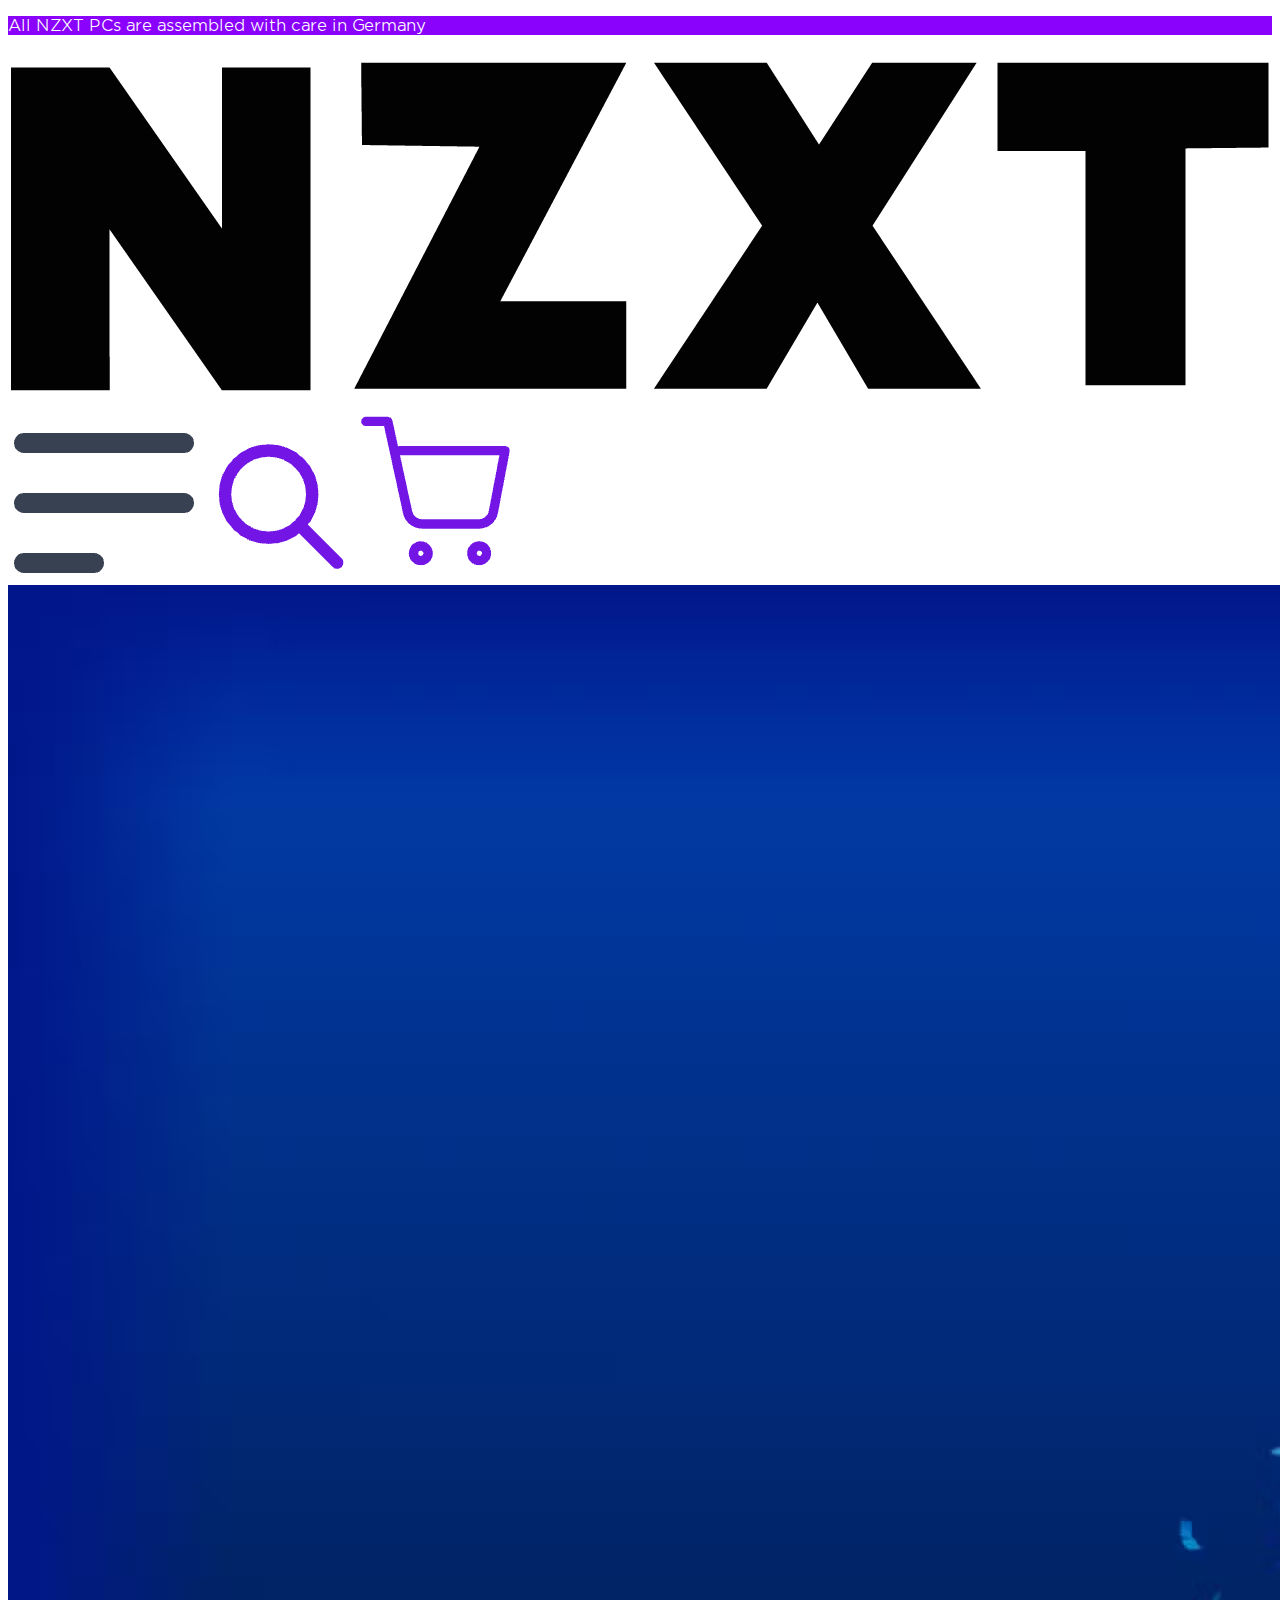
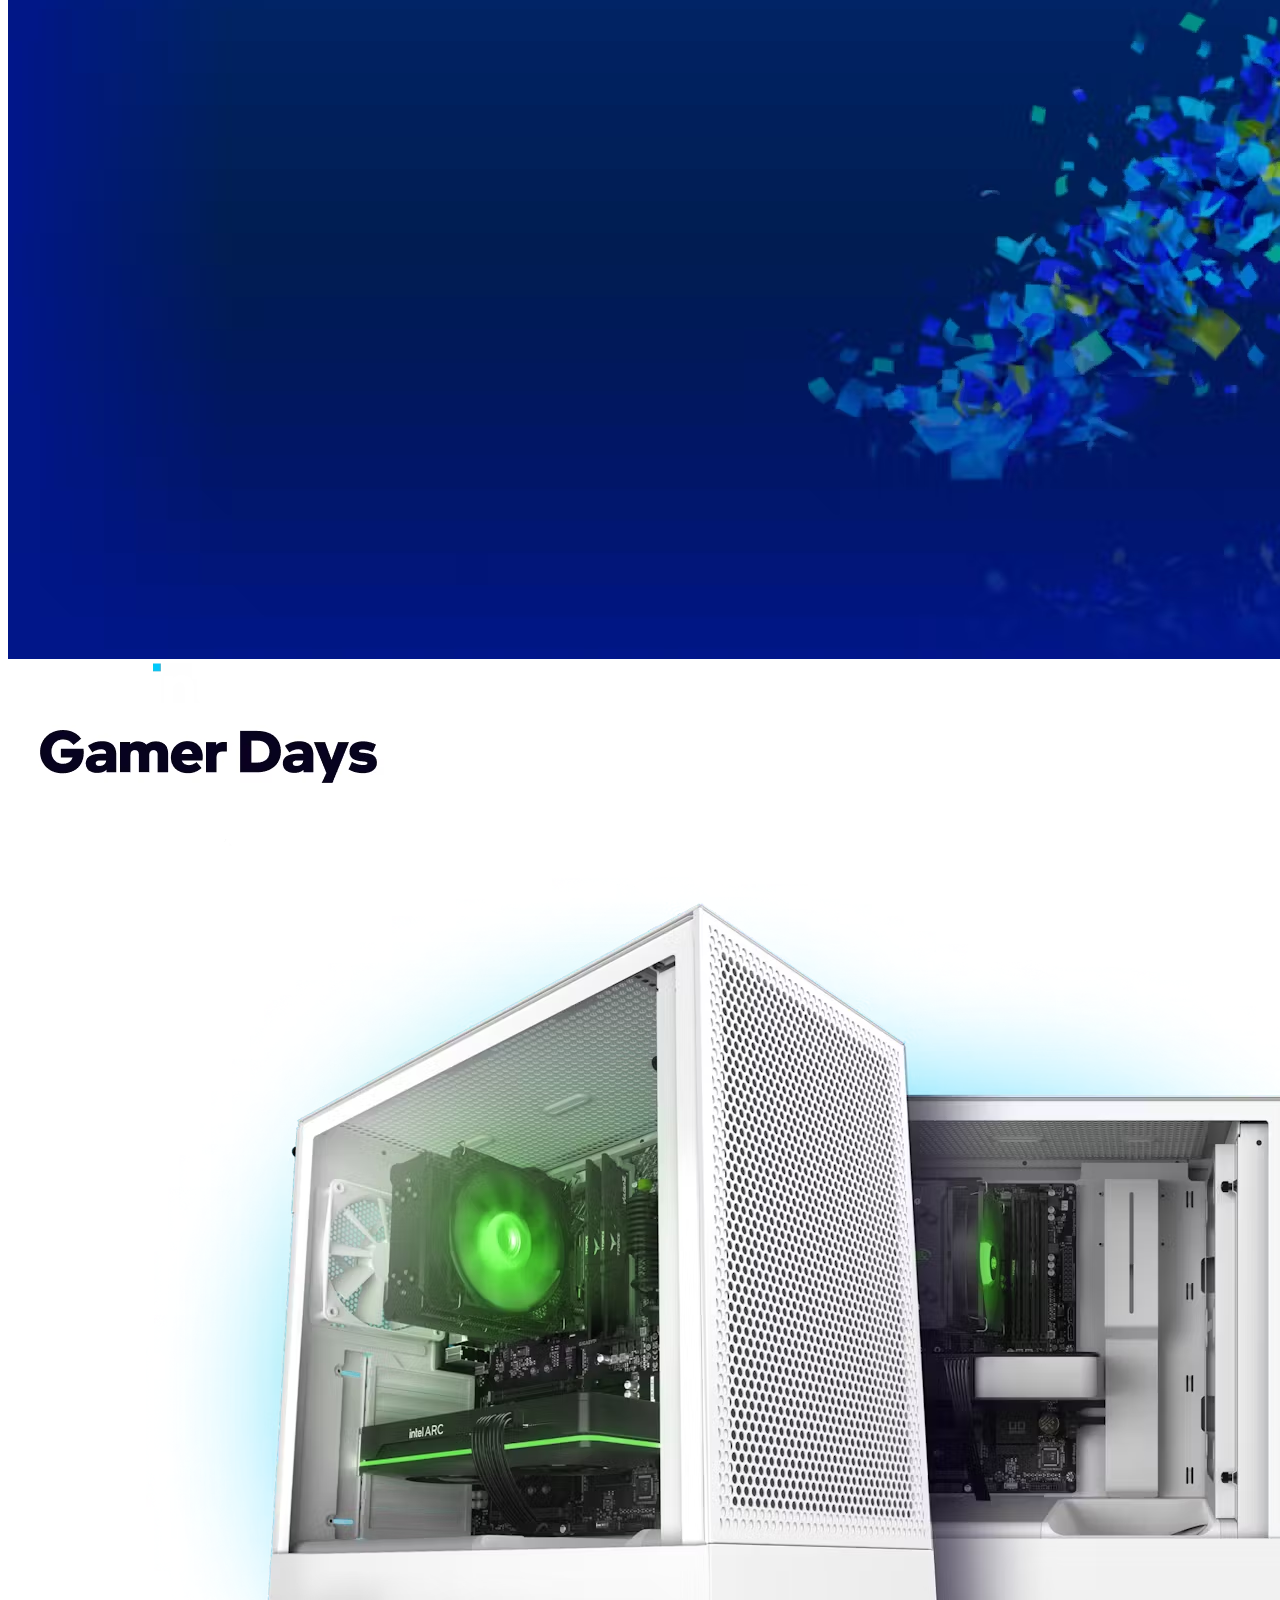
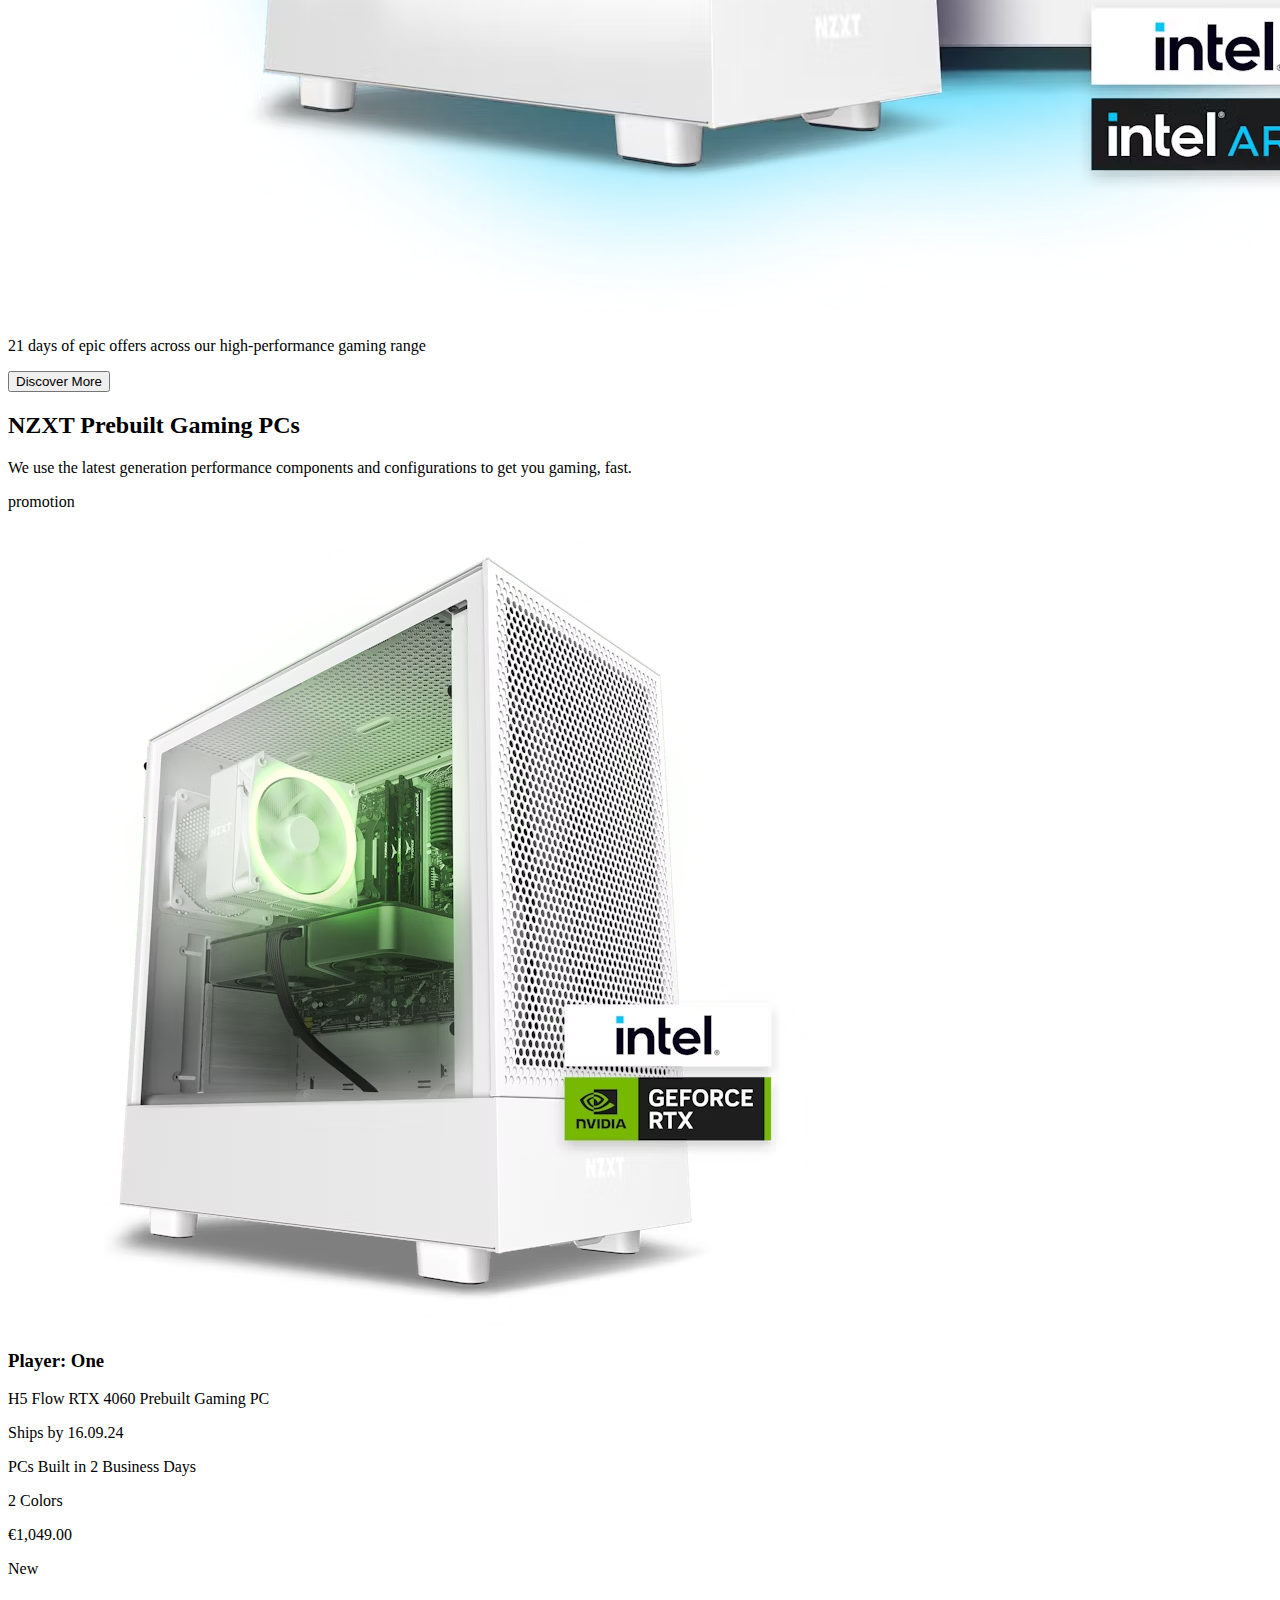
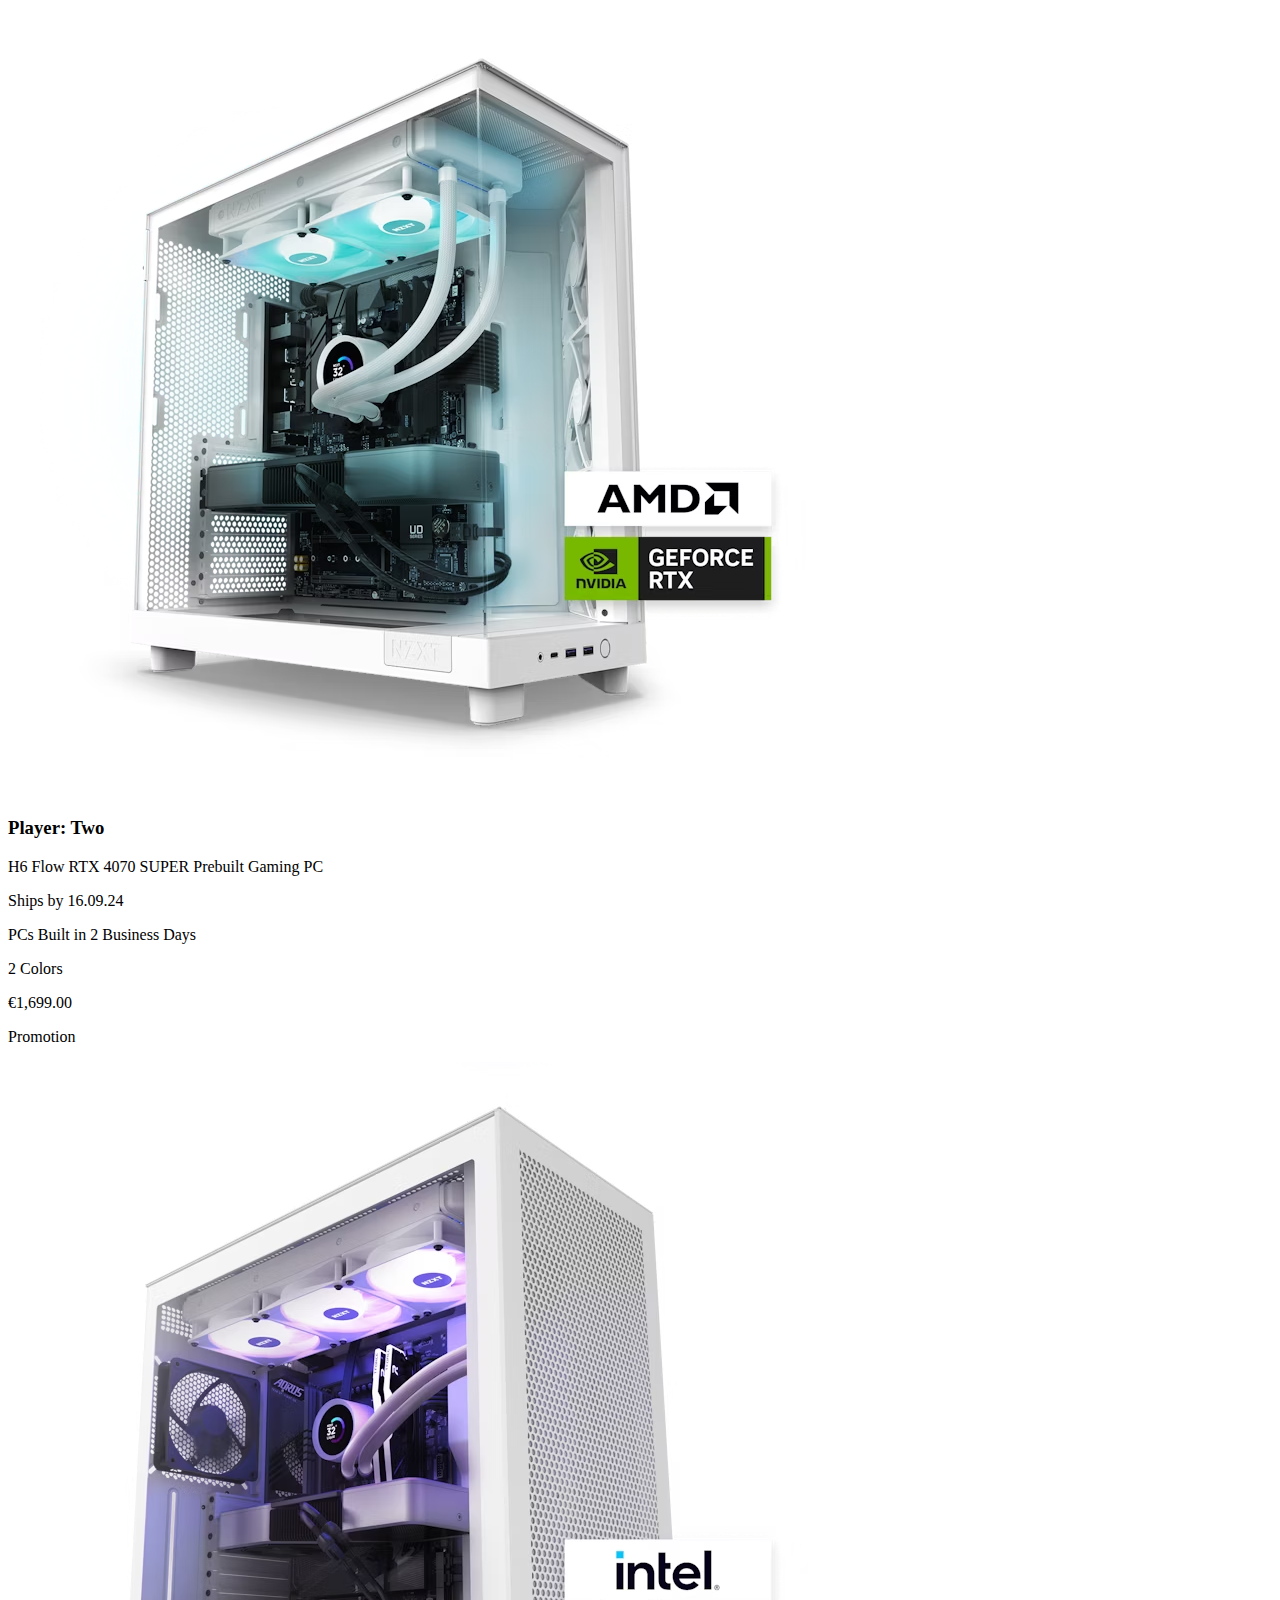
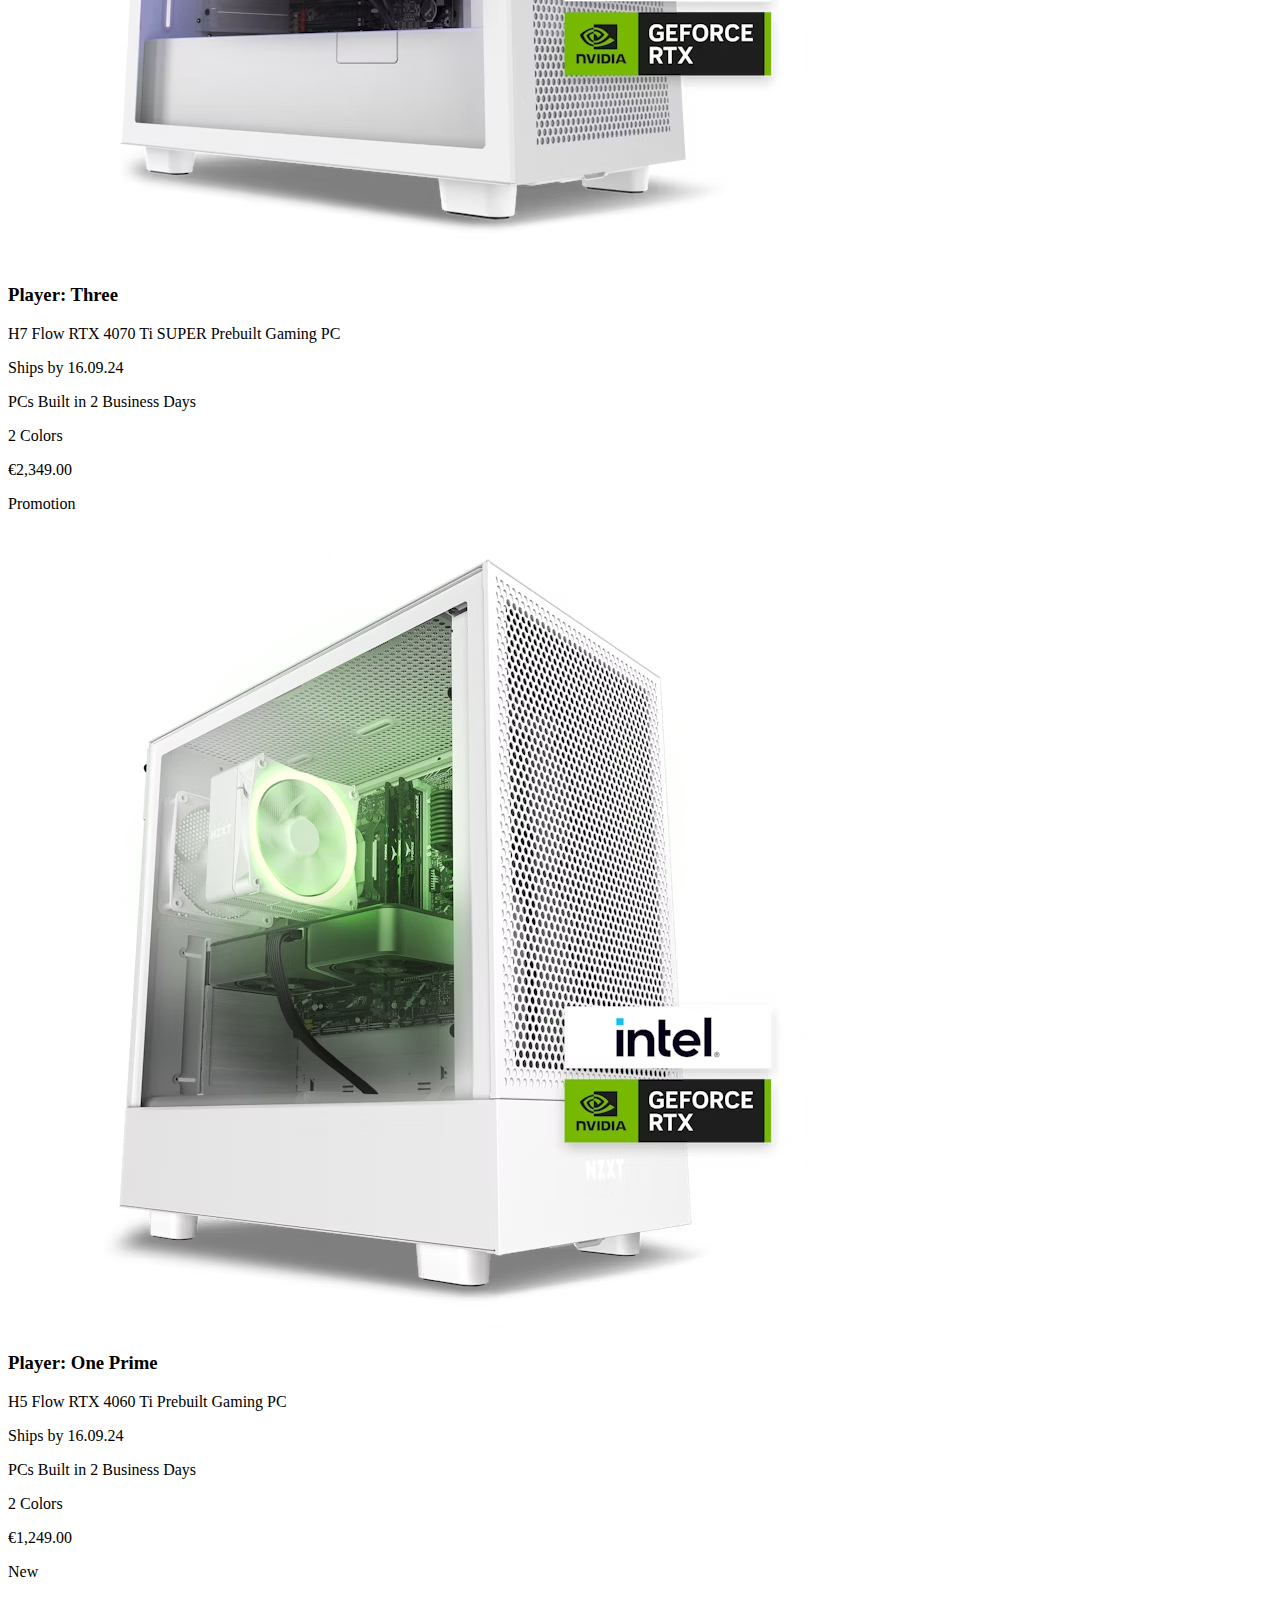
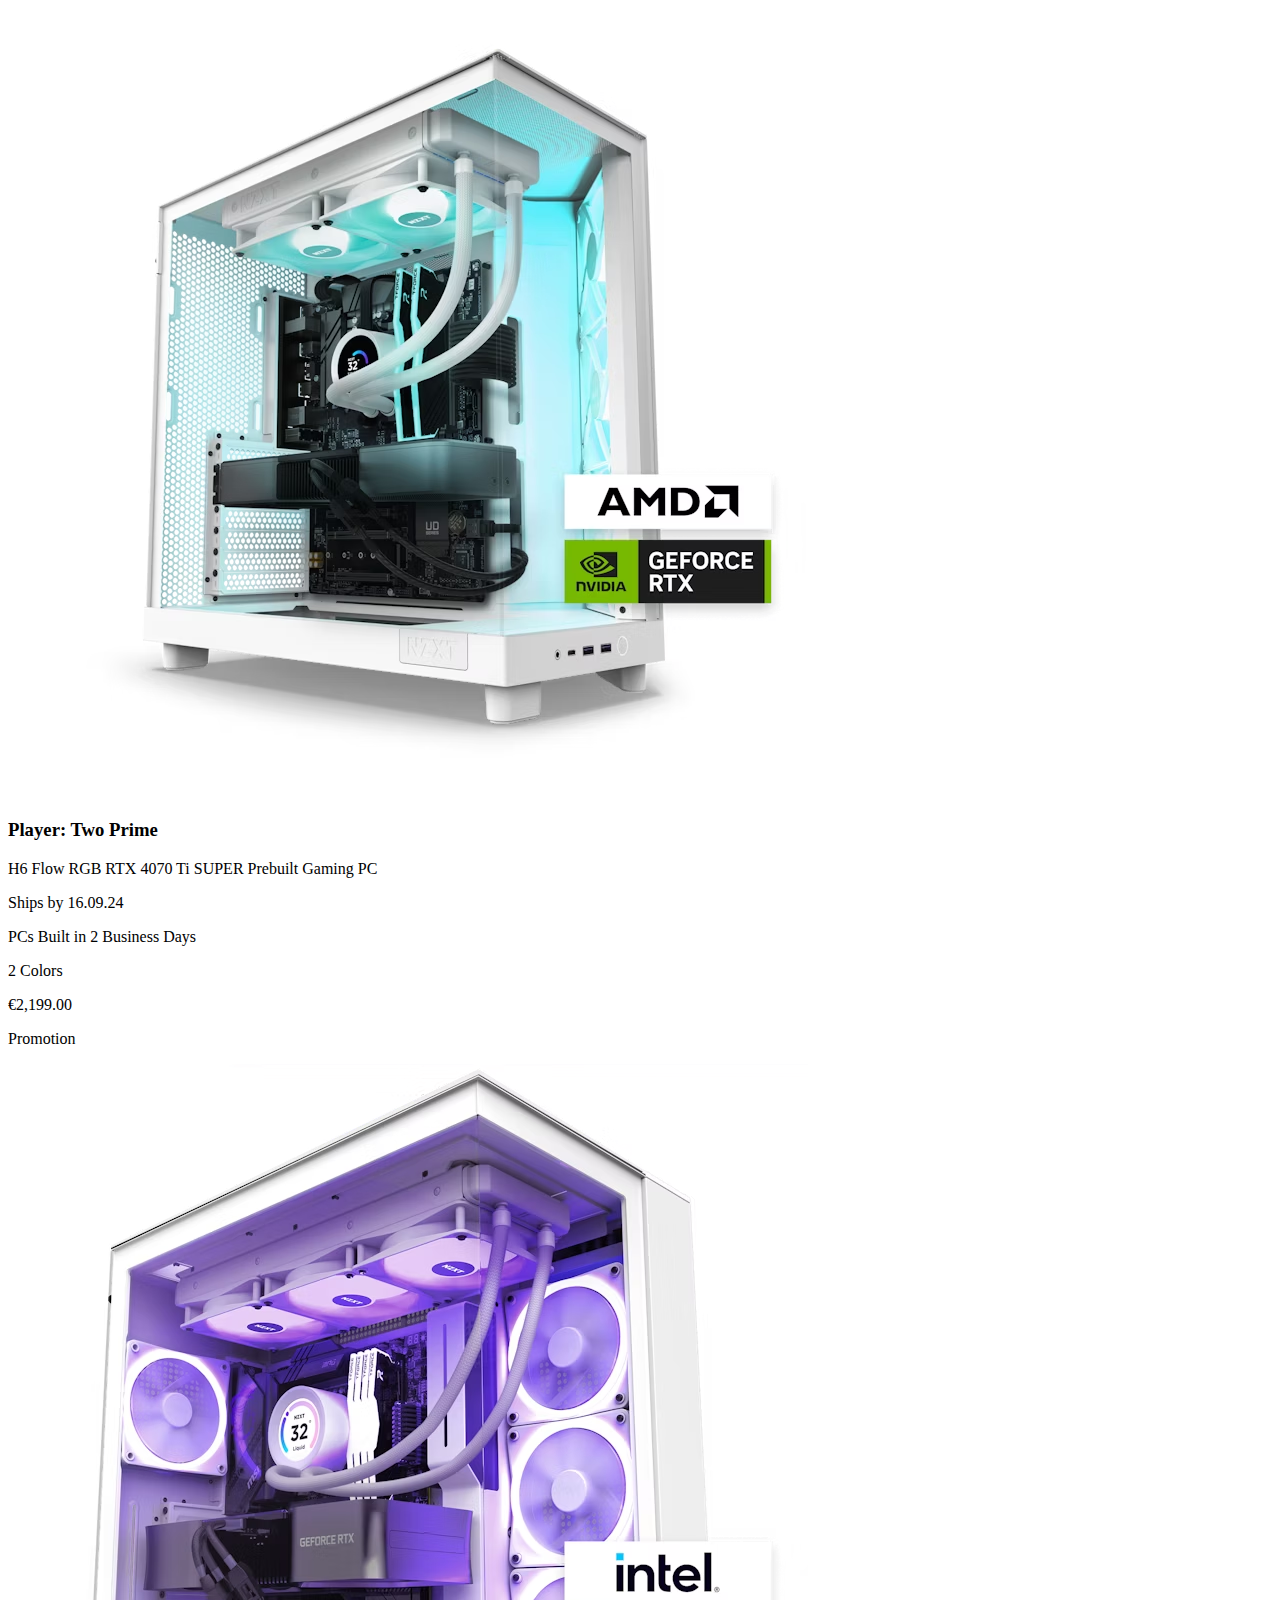
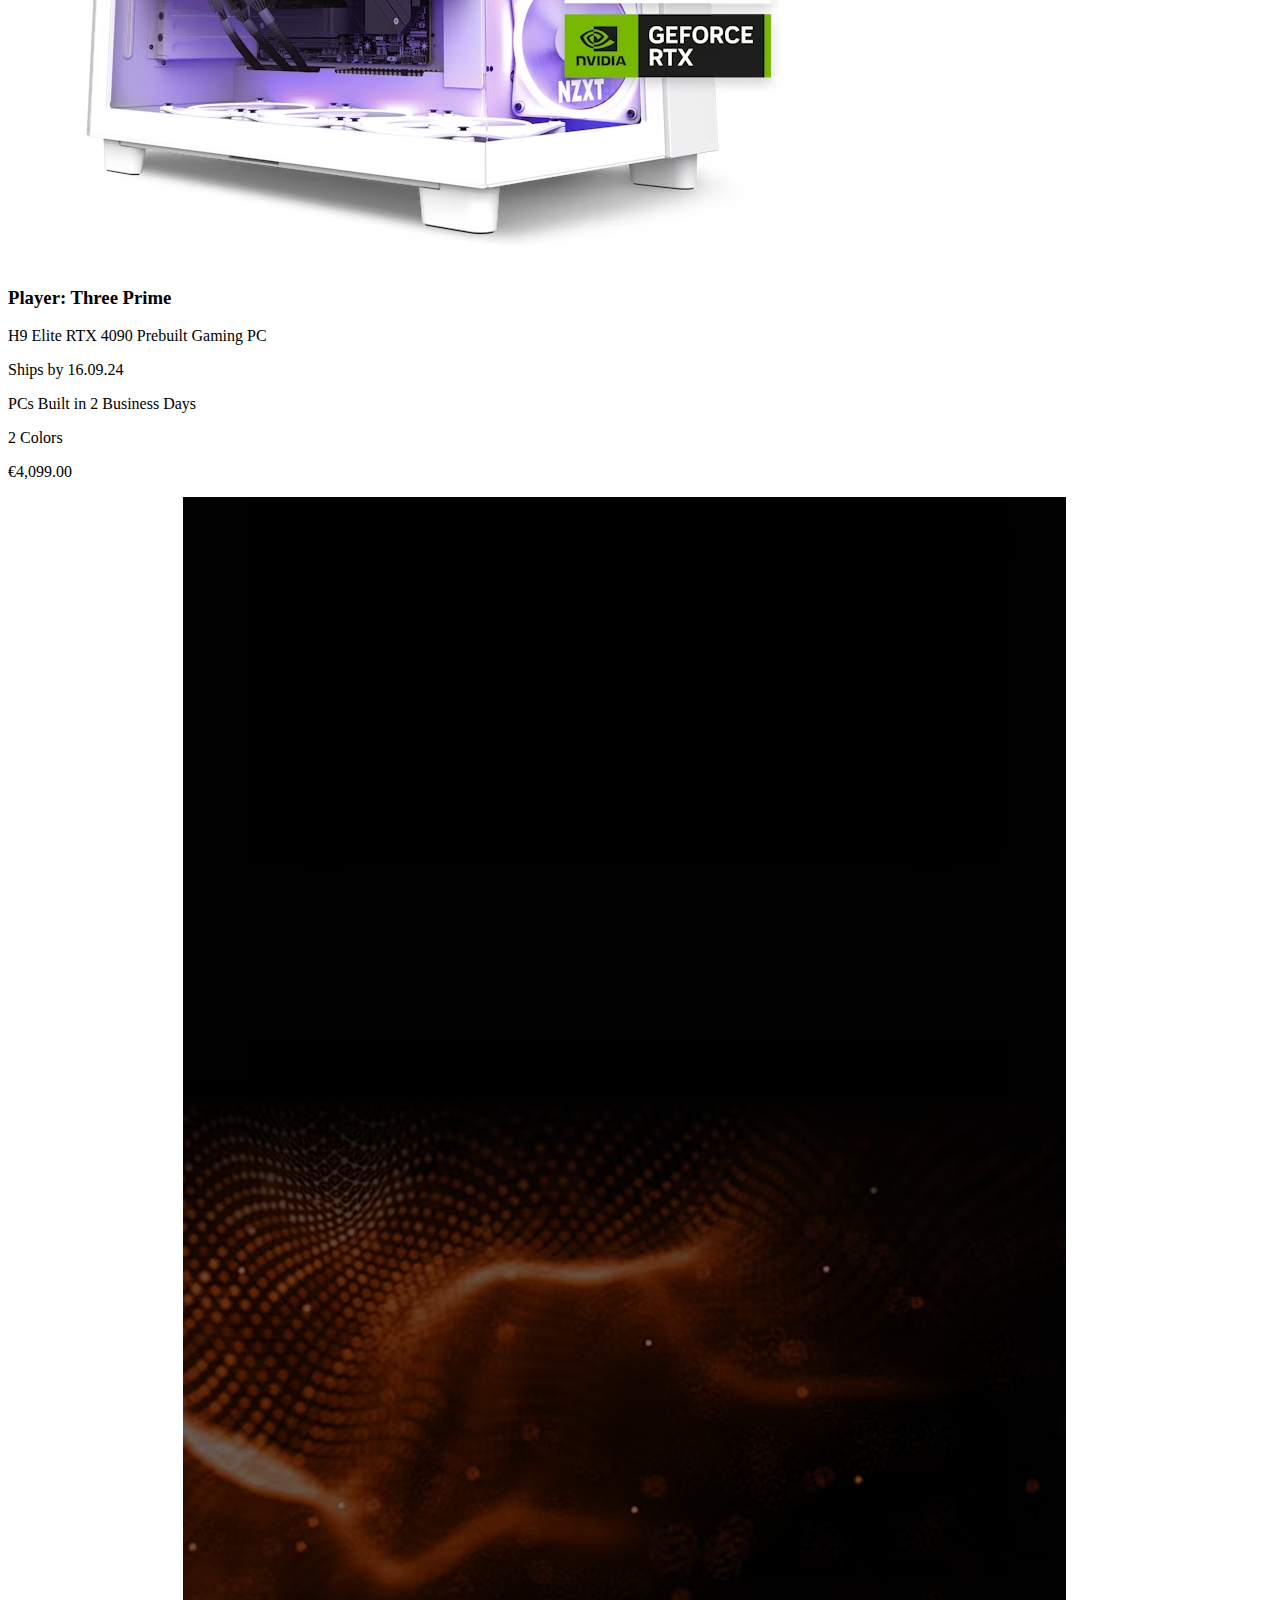
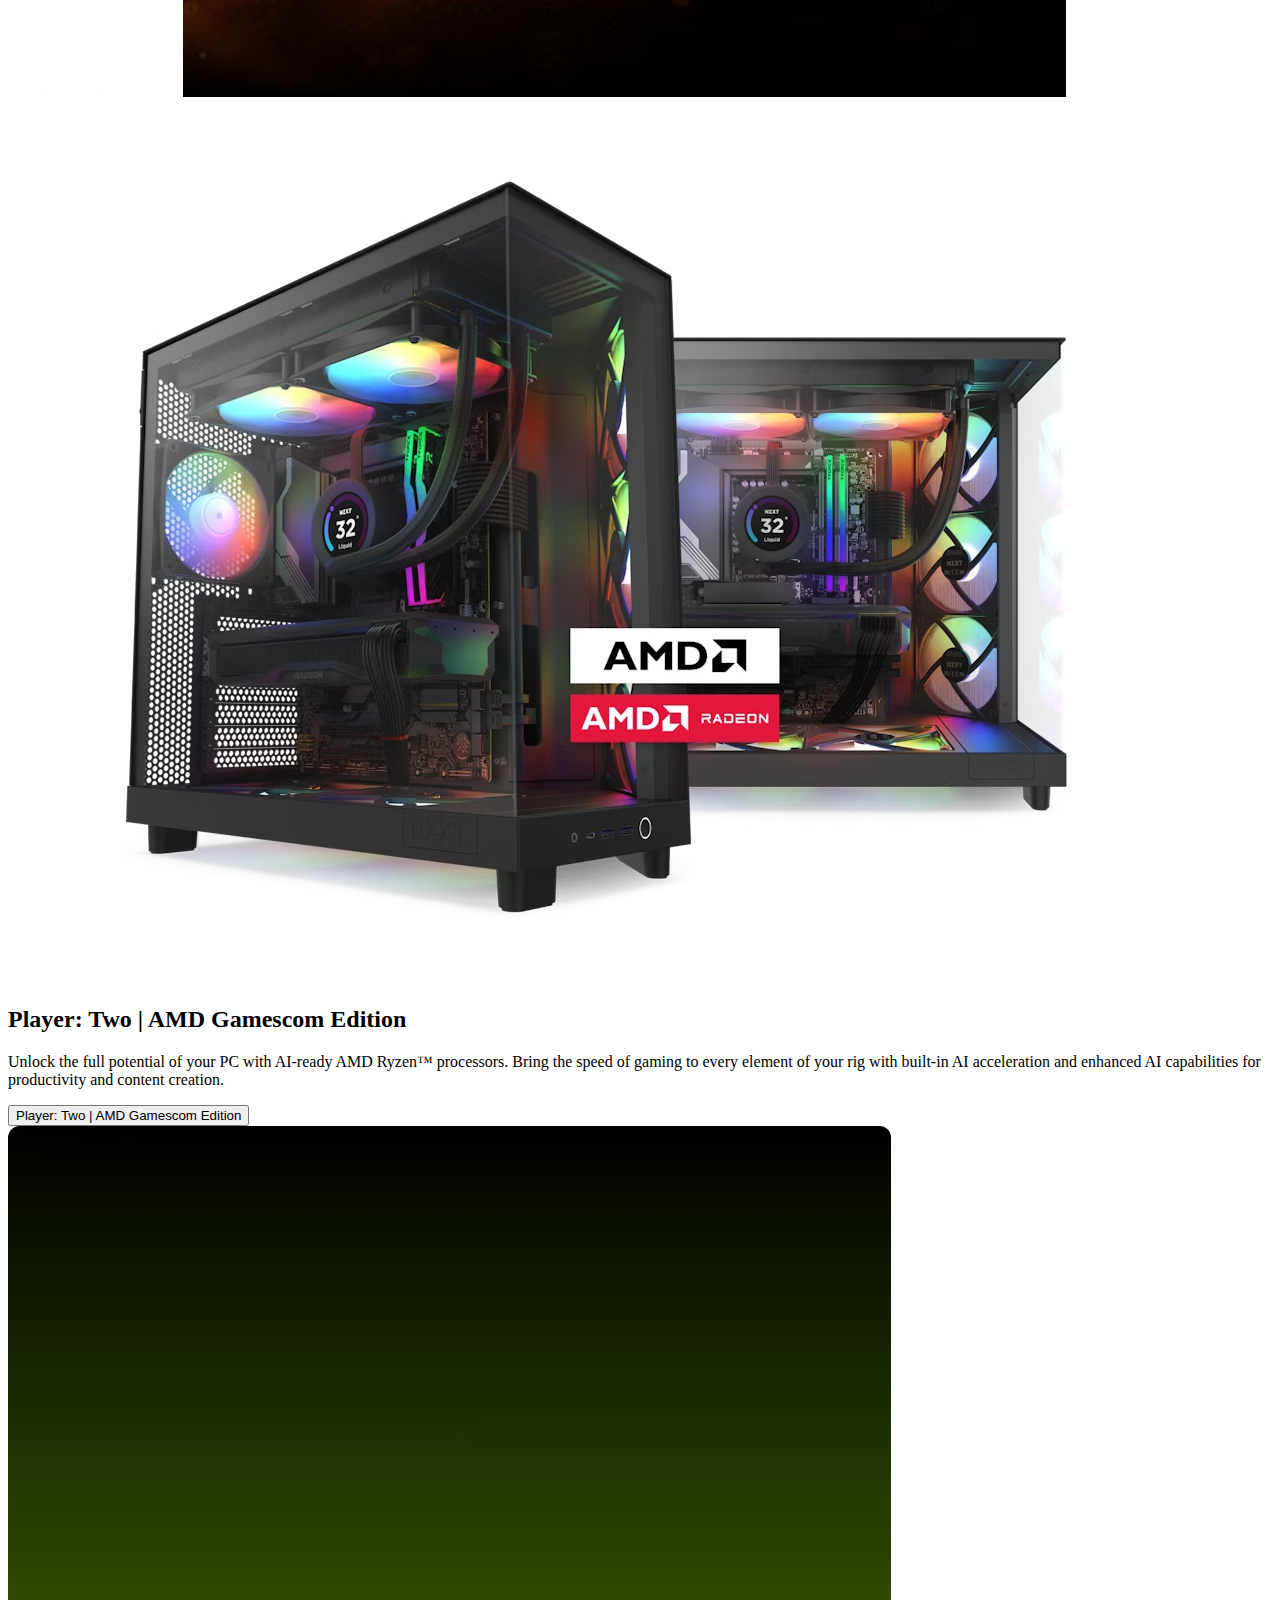
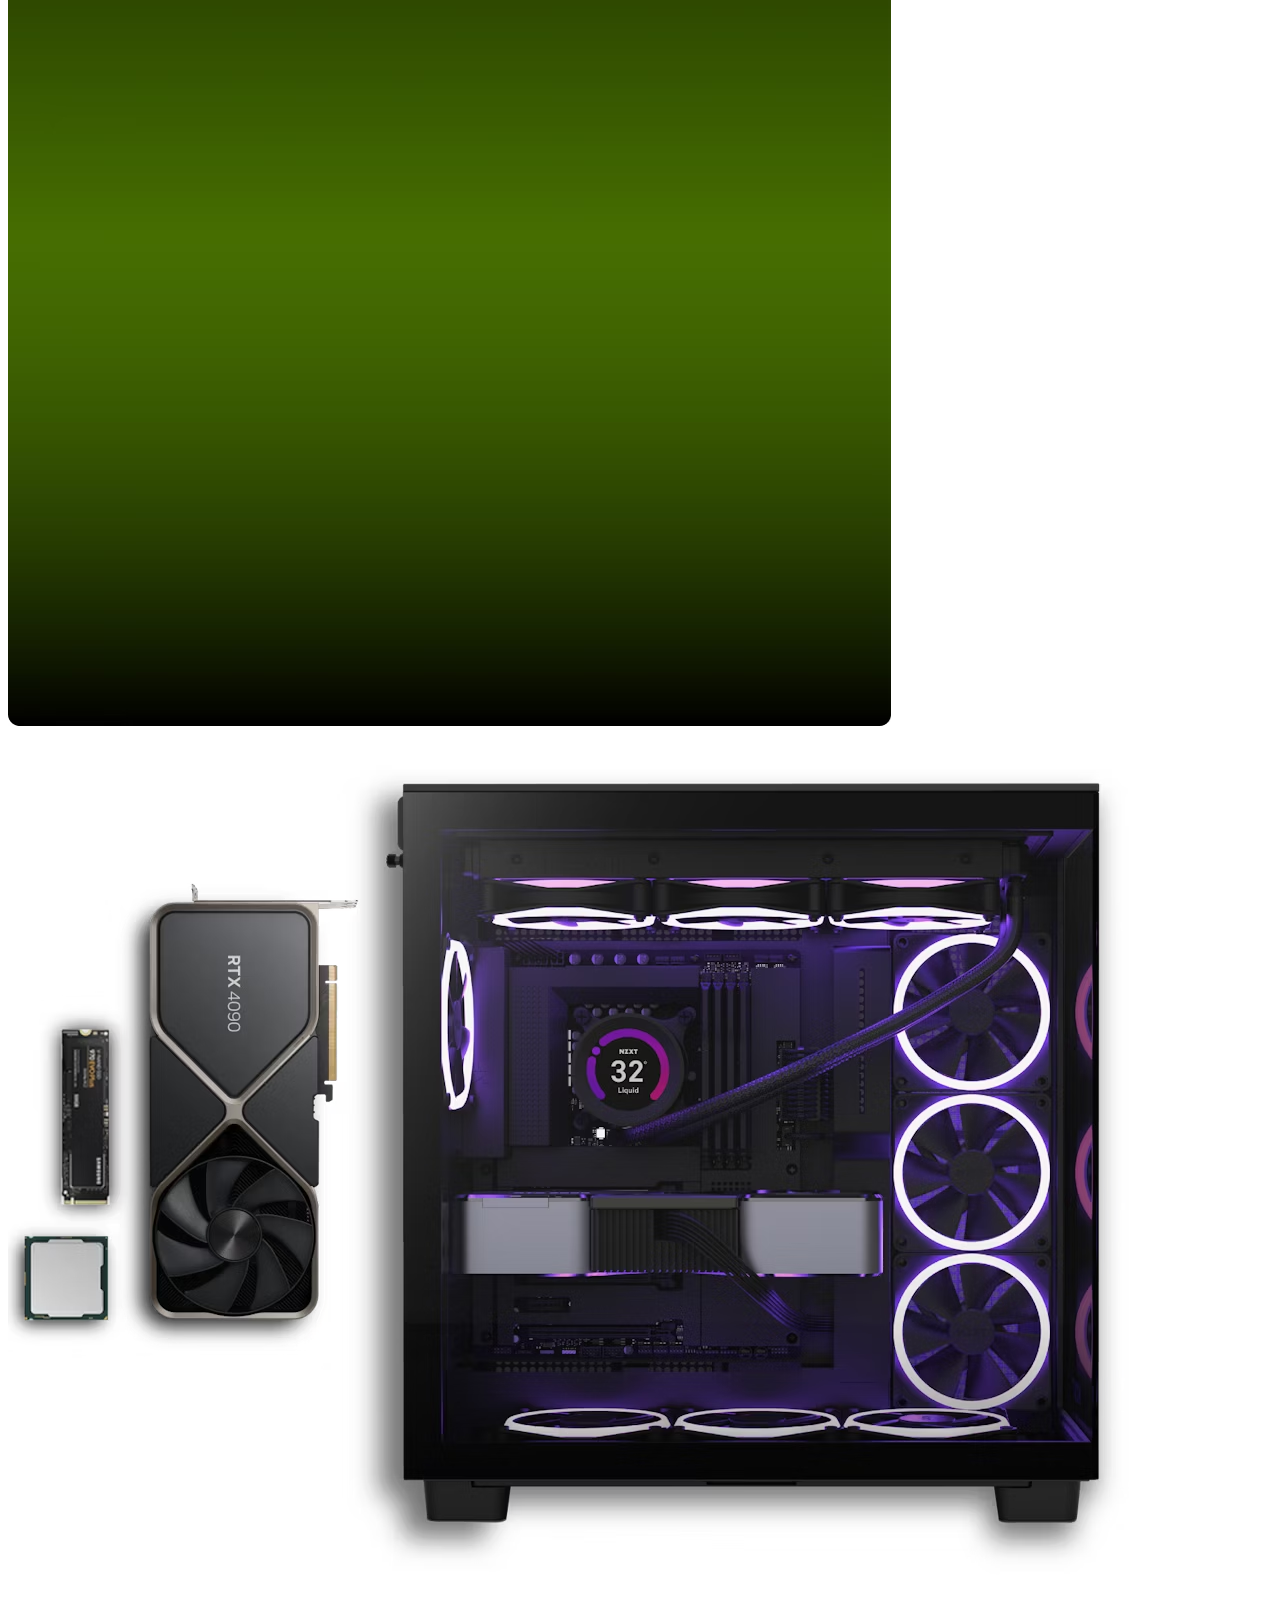
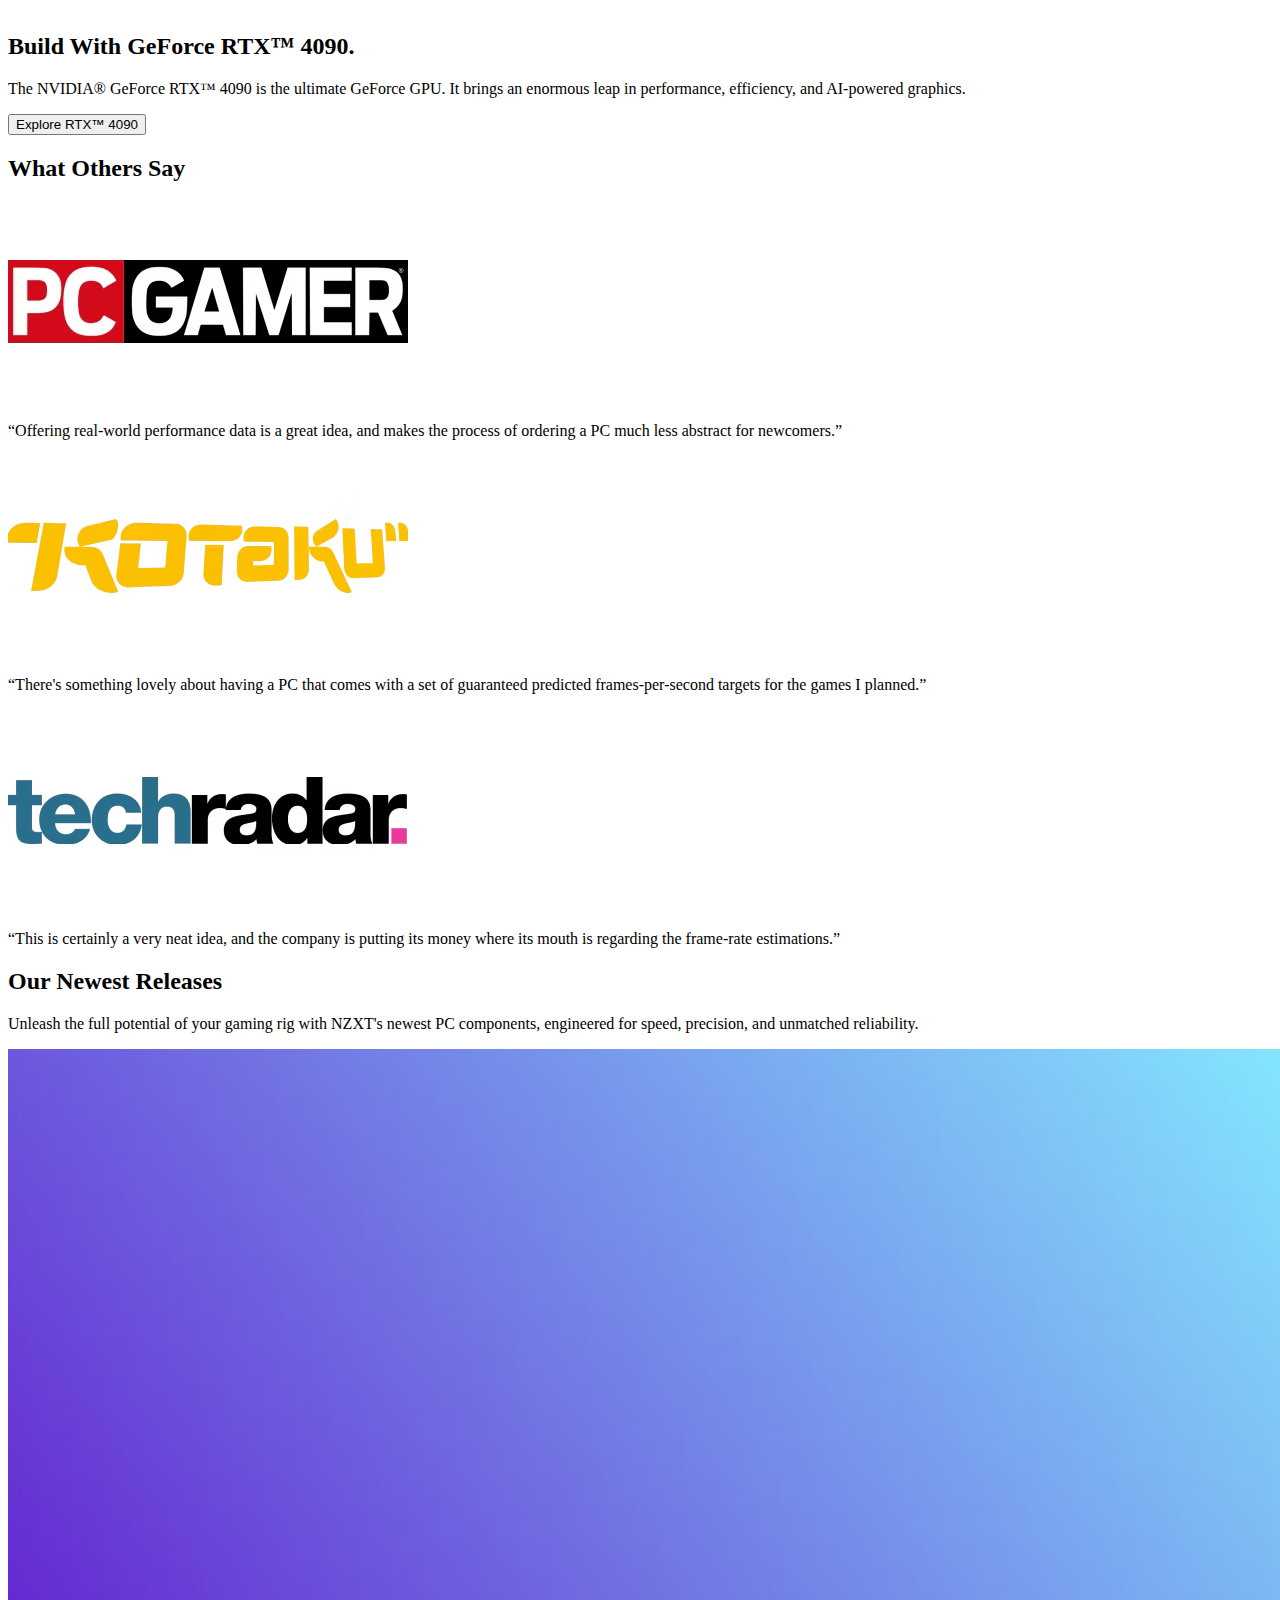
==== index.html @ 0fd8f26e "Add files via upload" ====
<!DOCTYPE html>
<html lang="en">

<head>
	<meta charset="UTF-8">
	<meta name="Volkan" content="jouw naam">
	<meta name="viewport" content="width=device-width, initial-scale=1">



	<title>NZXT</title>

	<link href="styles/style.css" rel="stylesheet">
	<link rel="icon" type="image/svg+xml" href="images/n-purple.png">
</head>

<body>
	<header>
		<p>All NZXT PCs are assembled with care in Germany</p>
		<img src="images/nzxt-logo-png.png" alt="">
		<img src="icons/hamburger-menu.png" alt="">
		<img src="icons/vergrootglas.png" alt="">
		<img src="icons/winkelmand.png" alt="">
	</header>

	<section>
		<img src="images/home-promo-bg.avif" alt="">
		<img src="images/intel-gamer-days.avif" alt="">
		<img src="images/home-pc.avif" alt="">
		<p>21 days of epic offers across our high-performance gaming range</p>
		<button>Discover More</button>
	</section>
	<h2>NZXT Prebuilt Gaming PCs</h2>
	<p>We use the latest generation performance components and configurations to get you gaming, fast.</p>

	<section>
		<p>promotion</p>
		<img src="images/h5-flow-rtx4060.avif" alt="">
		<h3>Player: One</h3>
		<p>H5 Flow RTX 4060 Prebuilt Gaming PC</p>
		<p>Ships by 16.09.24</p>
		<p>PCs Built in 2 Business Days</p>
		<p>2 Colors</p>
		<p>€1,049.00</p>
	</section>

	<section>
		<p>New</p>
		<img src="images/player-two-h6-flow.avif" alt="">
		<h3>Player: Two</h3>
		<p>H6 Flow RTX 4070 SUPER Prebuilt Gaming PC</p>
		<p>Ships by 16.09.24</p>
		<p>PCs Built in 2 Business Days</p>
		<p>2 Colors</p>
		<p>€1,699.00</p>
	</section>

	<section>
		<p>Promotion</p>
		<img src="images/player-three-h7-flow.avif" alt="">
		<h3>Player: Three</h3>
		<p>H7 Flow RTX 4070 Ti SUPER Prebuilt Gaming PC</p>
		<p>Ships by 16.09.24</p>
		<p>PCs Built in 2 Business Days</p>
		<p>2 Colors</p>
		<p>€2,349.00</p>
	</section>

	<section>
		<p>Promotion</p>
		<img src="images/player-one-prime.avif" alt="">
		<h3>Player: One Prime</h3>
		<p>H5 Flow RTX 4060 Ti Prebuilt Gaming PC</p>
		<p>Ships by 16.09.24</p>
		<p>PCs Built in 2 Business Days</p>
		<p>2 Colors</p>
		<p>€1,249.00</p>
	</section>

	<section>
		<p>New</p>
		<img src="images/player-two-prime.avif" alt="">
		<h3>Player: Two Prime</h3>
		<p>H6 Flow RGB RTX 4070 Ti SUPER Prebuilt Gaming PC</p>
		<p>Ships by 16.09.24</p>
		<p>PCs Built in 2 Business Days</p>
		<p>2 Colors</p>
		<p>€2,199.00</p>
	</section>

	<section>
		<p>Promotion</p>
		<img src="images/player-three-prime.avif" alt="">
		<h3>Player: Three Prime</h3>
		<p>H9 Elite RTX 4090 Prebuilt Gaming PC</p>
		<p>Ships by 16.09.24</p>
		<p>PCs Built in 2 Business Days</p>
		<p>2 Colors</p>
		<p>€4,099.00</p>
	</section>

	<section>
		<img src="images/nzxt-amd-logo.avif" alt="">
		<img src="images/nzxt-amd-background.avif" alt="">
		<img src="images/nzxt-amd-pc.avif" alt="">
		<h2>Player: Two | AMD Gamescom Edition</h2>
		<p>Unlock the full potential of your PC with AI-ready AMD Ryzen™ processors. Bring the speed of gaming to every
			element of your rig with built-in AI acceleration and enhanced AI capabilities for productivity and content
			creation.
		</p>
		<button>Player: Two | AMD Gamescom Edition</button>
	</section>

	<section>
		<img src="images/green-bg.avif" alt="">
		<img src="images/rtx-pc.avif" alt="">
		<h2>Build With GeForce RTX™ 4090.</h2>
		<p>The NVIDIA® GeForce RTX™ 4090 is the ultimate GeForce GPU. It brings an enormous leap in
			performance, efficiency, and AI-powered graphics.
		</p>
		<button>Explore RTX™ 4090</button>
	</section>
	<h2>What Others Say</h2>

	<section>
		<img src="images/pcgamer-logo.avif" alt="">
		<p>“Offering real-world performance data is a great idea, and makes the process of ordering a PC much less
			abstract for newcomers.”</p>
		<img src="images/kotaku-logo.avif" alt="">
		<p>“There's something lovely about having a PC that comes with a set of guaranteed predicted frames-per-second
			targets for the games I planned.”</p>
		<img src="images/techradar-logo.avif" alt="">
		<p>“This is certainly a very neat idea, and the company is putting its money where its mouth is regarding the
			frame-rate estimations.”</p>
	</section>

	<h2>Our Newest Releases</h2>
	<p>Unleash the full potential of your gaming rig with NZXT's newest PC components, engineered for speed, precision, and unmatched reliability.</p>
	<section>
		<img src="images/blue-bg.avif" alt="">
		<img src="images/h5-flow-blue.avif" alt="">
		<h3>H5 Flow | H5 Flow RGB</h3>
		<p>The H5 Flow offers top-notch airflow and powerful cooling in a compact size, which is ideal for most builds.</p>
		<button>Shop H5 Flow ></button>
	</section>

	<section>
		<img src="images/pc-warm.avif" alt="">
		<h2>H7 Flow | H7 Flow RGB</h2>
		<p>The latest H7 Flow reimagines GPU cooling in a classic mid-tower form factor.</p>
		<button>Shop H7 Flow ></button>
	</section>

	<section>
		<img src="images/icue-white.avif" alt="">
		<h2>RGB Core</h2>
		<p>Available individually or as single-frame fans for a simplified clutter-free setup.</p>
		<p>Shop RGB Core Fans ></p>
	</section>

	<section>
		<img src="images/white-fan.avif" alt="">
		<h2>Quiet Airflow Fans</h2>
		<p>The new NZXT F Series Quiet Airflow fans are optimized to move larger amounts of air while keeping things as quiet as possible.</p>
		<p>Shop Quiet Airflow Fans</p>
	</section>

	<section>
		<img src="images/source-yellow.avif" alt="">
		<h2>C-Series Gold</h2>
		<p>Gold PSUs deliver efficient power for high-performance builds with low noise.</p>
		<p>Shop Gold PSUs</p>
	</section>

	<section>
		<img src="images/white-fan-fat.avif" alt="">
		<h2>Static Pressure Fans</h2>
		<p>The new NZXT F Series Static Pressure fans are optimized to push air through crowded spaces while keeping things as quiet as possible.</p>
		<p>Shop Static Pressure Fans ></p>
	</section>

	<h2>Shop NZXT Bestsellers</h2>
	<p>Join the thousands of PC gamers who have made NZXT's best-selling PC products their go-to choice for top-tier performance, reliability, and style.</p>

	<section>
		<p>New</p>
		<img src="images/player-two-prime.avif" alt="">
		<h3>Player: Two Prime</h3>
		<p>H6 Flow RGB RTX 4070 Ti SUPER Prebuilt Gaming PC</p>
		<p>Ships by 16.09.24</p>
		<p>PCs Built in 2 Business Days</p>
		<p>2 Colors</p>
		<p>€2,199.00</p>
	</section>

	<section>
		<p>New</p>
		<img src="images/player-two-h6-flow.avif" alt="">
		<h3>Player: Two</h3>
		<p>H6 Flow RTX 4070 SUPER Prebuilt Gaming PC</p>
		<p>Ships by 16.09.24</p>
		<p>PCs Built in 2 Business Days</p>
		<p>2 Colors</p>
		<p>€1,699.00</p>
	</section>

	<section>
		<p>Promotion</p>
		<img src="images/player-three-h7-flow.avif" alt="">
		<h3>Player: Three</h3>
		<p>H7 Flow RTX 4070 Ti SUPER Prebuilt Gaming PC</p>
		<p>Ships by 16.09.24</p>
		<p>PCs Built in 2 Business Days</p>
		<p>2 Colors</p>
		<p>€2,349.00</p>
	</section>

	<section>
		<p>promotion</p>
		<img src="images/h5-flow-rtx4060.avif" alt="">
		<h3>Player: One</h3>
		<p>H5 Flow RTX 4060 Prebuilt Gaming PC</p>
		<p>Ships by 16.09.24</p>
		<p>PCs Built in 2 Business Days</p>
		<p>2 Colors</p>
		<p>€1,049.00</p>
	</section>

	<section>
		<p>New</p>
		<img src="images/amd-edition-pc.avif" alt="">
		<h3>Player: Two | AMD Gamescom Edition</h3>
		<p>H6 Flow RGB Radeon RX 7800 XT Gaming PC</p>
		<p>Ships by 16.09.24</p>
		<p>PCs Built in 2 Business Days</p>
		<p>2 Colors</p>
		<p>€1,799.00</p>
	</section>

	<section>
		<img src="images/h9-flow-case.avif" alt="">
		<h3>H9 Flow</h3>
		<p>Dual-Chamber Mid-Tower Airflow Case</p>
		<p>Ships by 16.09.24</p>
		<p>2 Colors</p>
		<p>€189.90</p>
	</section>

	<section>
		<img src="images/h6-flow-case.avif" alt="">
		<h3>H6 Flow RGB</h3>
		<p>Compact Dual-chamber Mid-Tower Airflow Case with RGB Fans</p>
		<p>Ships by 16.09.24</p>
		<p>2 Colors</p>
		<p>€144.99</p>
	</section>

	<section>
		<img src="images/keyboard-white.avif" alt="">
		<h3>Function 2</h3>
		<p>Full-Size Optical Gaming Keyboard</p>
		<p>2 Colors</p>
	</section>

	<section>
		<img src="images/components.avif" alt="">
		<img src="images/klarna-logo.avif" alt="">
		<h2>Shop With Klarna</h2>
		<p>Buy now, and pay over time with Klarna. Klarna offers secure financing. Simply select "Klarna monthly payments" upon checkout on the Payment Method page.</p>
	</section>

	<section>
		<img src="images/vibe-pc-bg.avif" alt="">
		<p>NZXT</p>
		<h2>Prebuilt Power to Love</h2>
		<p>Shop Player PCs ></p>
	</section>

	<section>
		<h2>Stay in Touch</h2>
		<p>Stay up to date on NZXT product news and offers</p>
		<button>Notify Me</button>
		<p>By signing up you agree to NZXT and CAM's Privacy Policy and Terms & Conditions</p>
		<p>language english country nederlands</p>
		<ul>
			<li>contact</li>
			<li>about nzxt</li>
			<li>community</li>
			<li>software</li>
			<li>account</li>
			<li>nzxt store</li>
		</ul>
	</section>

	<script defer src="scripts/script.js"></script>
</body>

</html>
---- styles/style.css ----
/**************/
/* CSS REMEDY */
/**************/
*, *::after, *::before {
  box-sizing:border-box;  
}






/*********************/
/* CUSTOM PROPERTIES */
/*********************/
:root {
	/* startje */
	--color-text:#111;
	--color-background:#eee;
}





/****************/
/* JOUW STYLING */
/****************/

/* jouw code */
@font-face {
	font-family: 'gothamssm_medium';
	src:  url('../fonts/gothamssm_medium.woff2') format('woff2'),
}

@font-face {
	font-family: 'gothamssm_bold';
	src:  url('../fonts/gothamssm_bold.woff2') format('woff2'),
}

@font-face {
	font-family: 'gothamssm_light';
	src:  url('../fonts/gothamssm_light.woff2') format('woff2'),
}

header p {
	font-family: 'gothamssm_light';
	background-color: rgb(138, 1, 252);
	color: white;
}
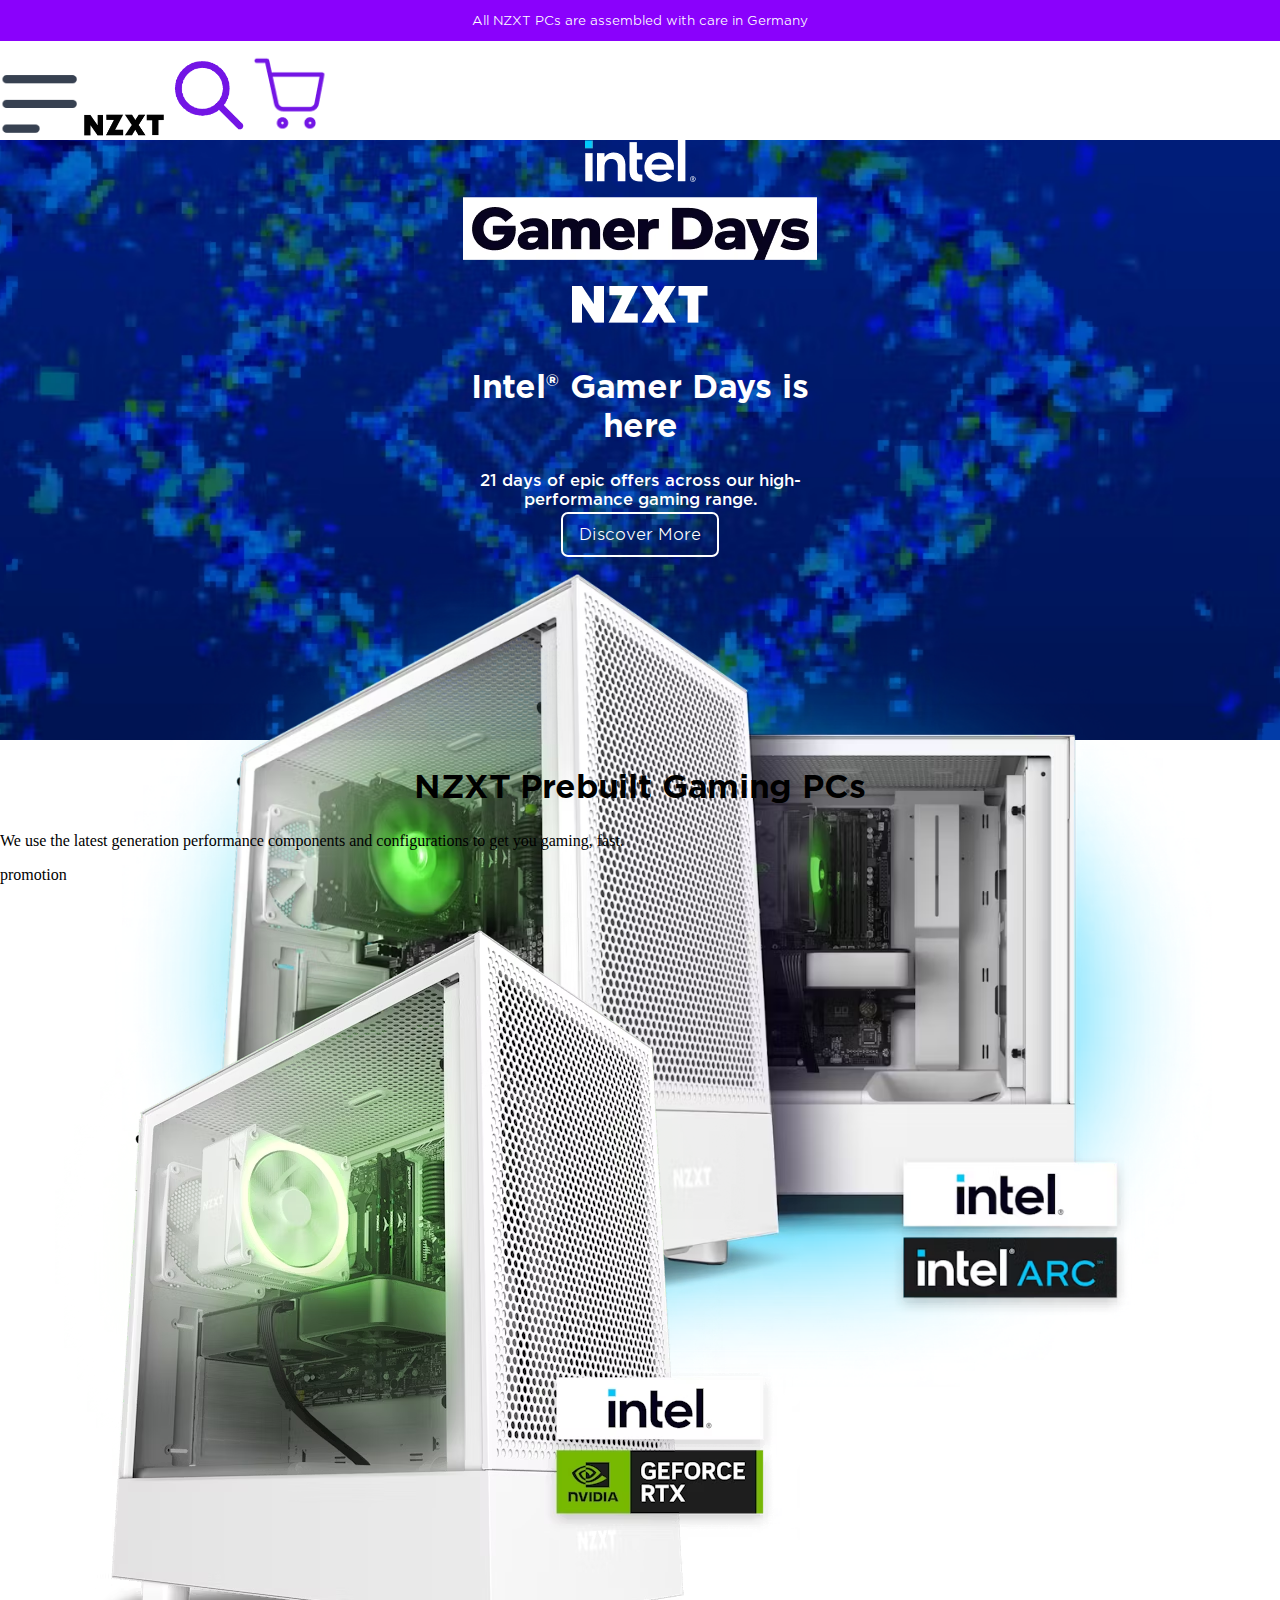
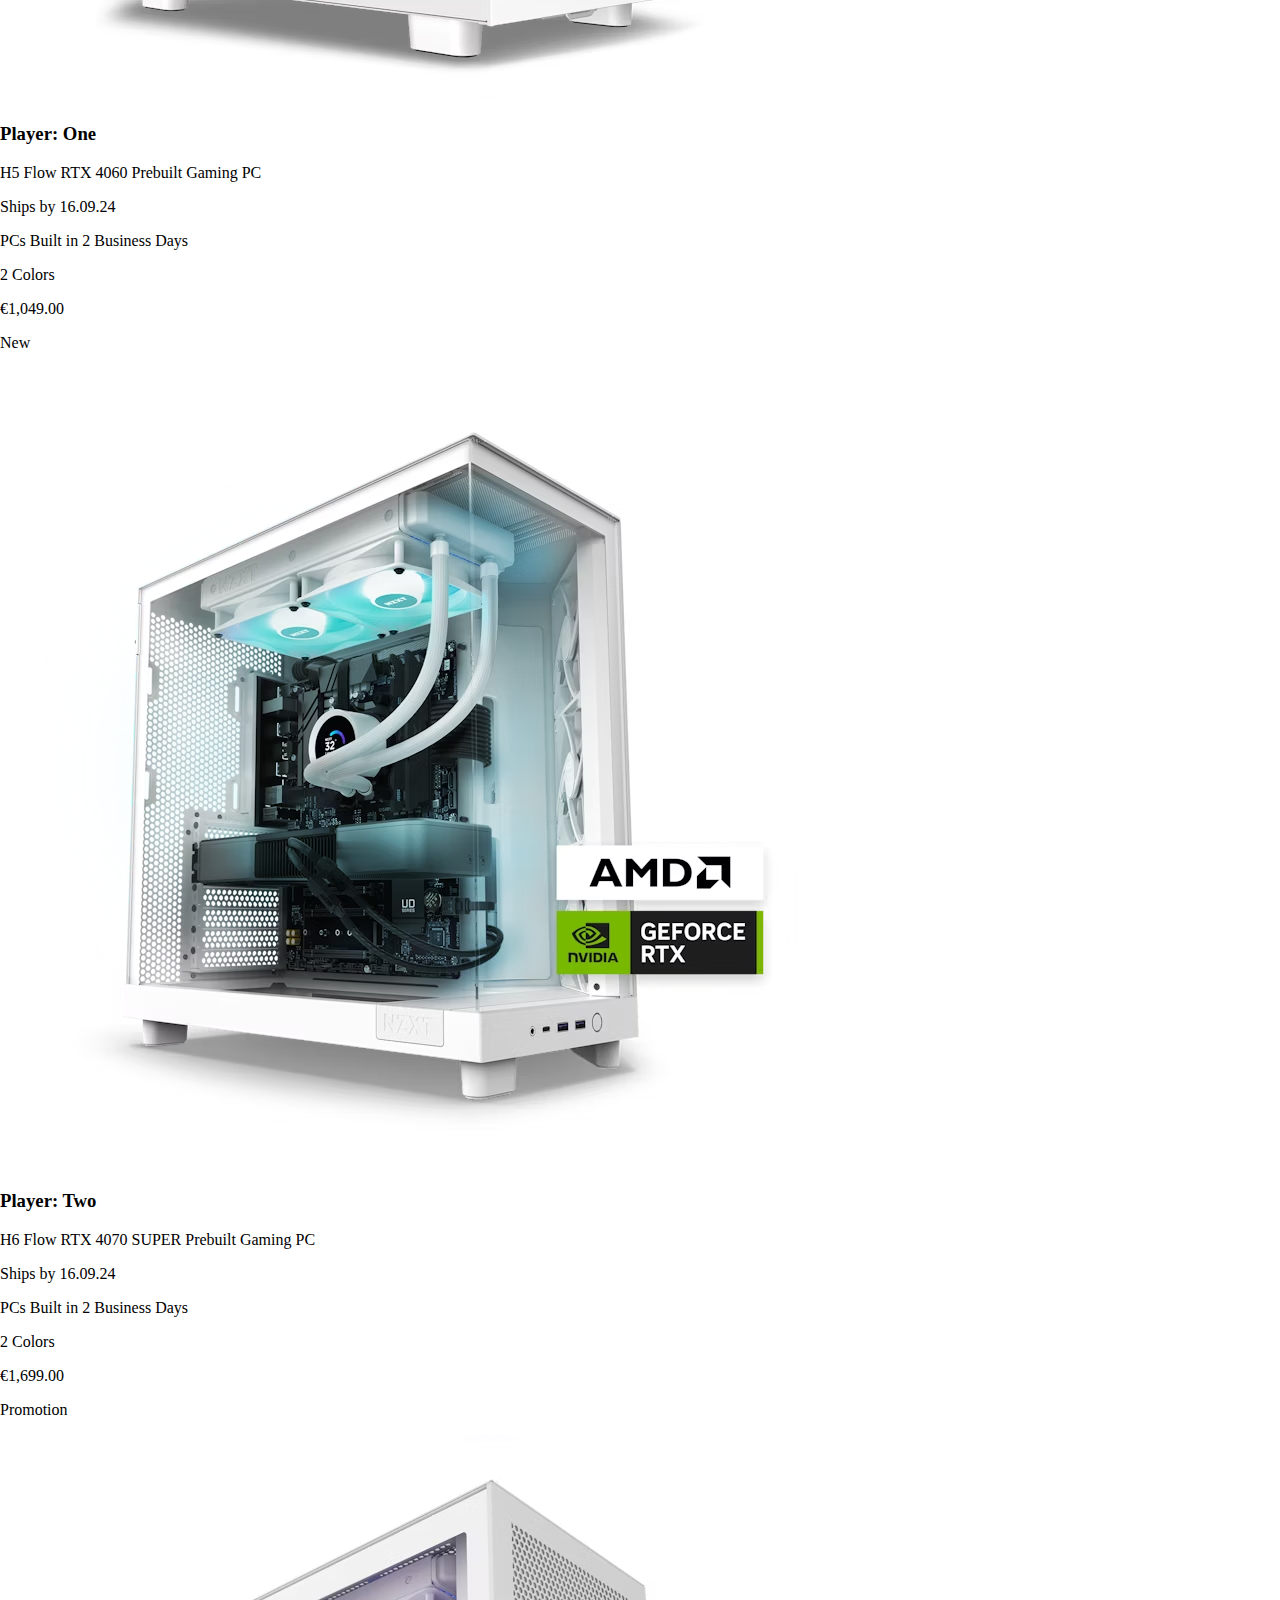
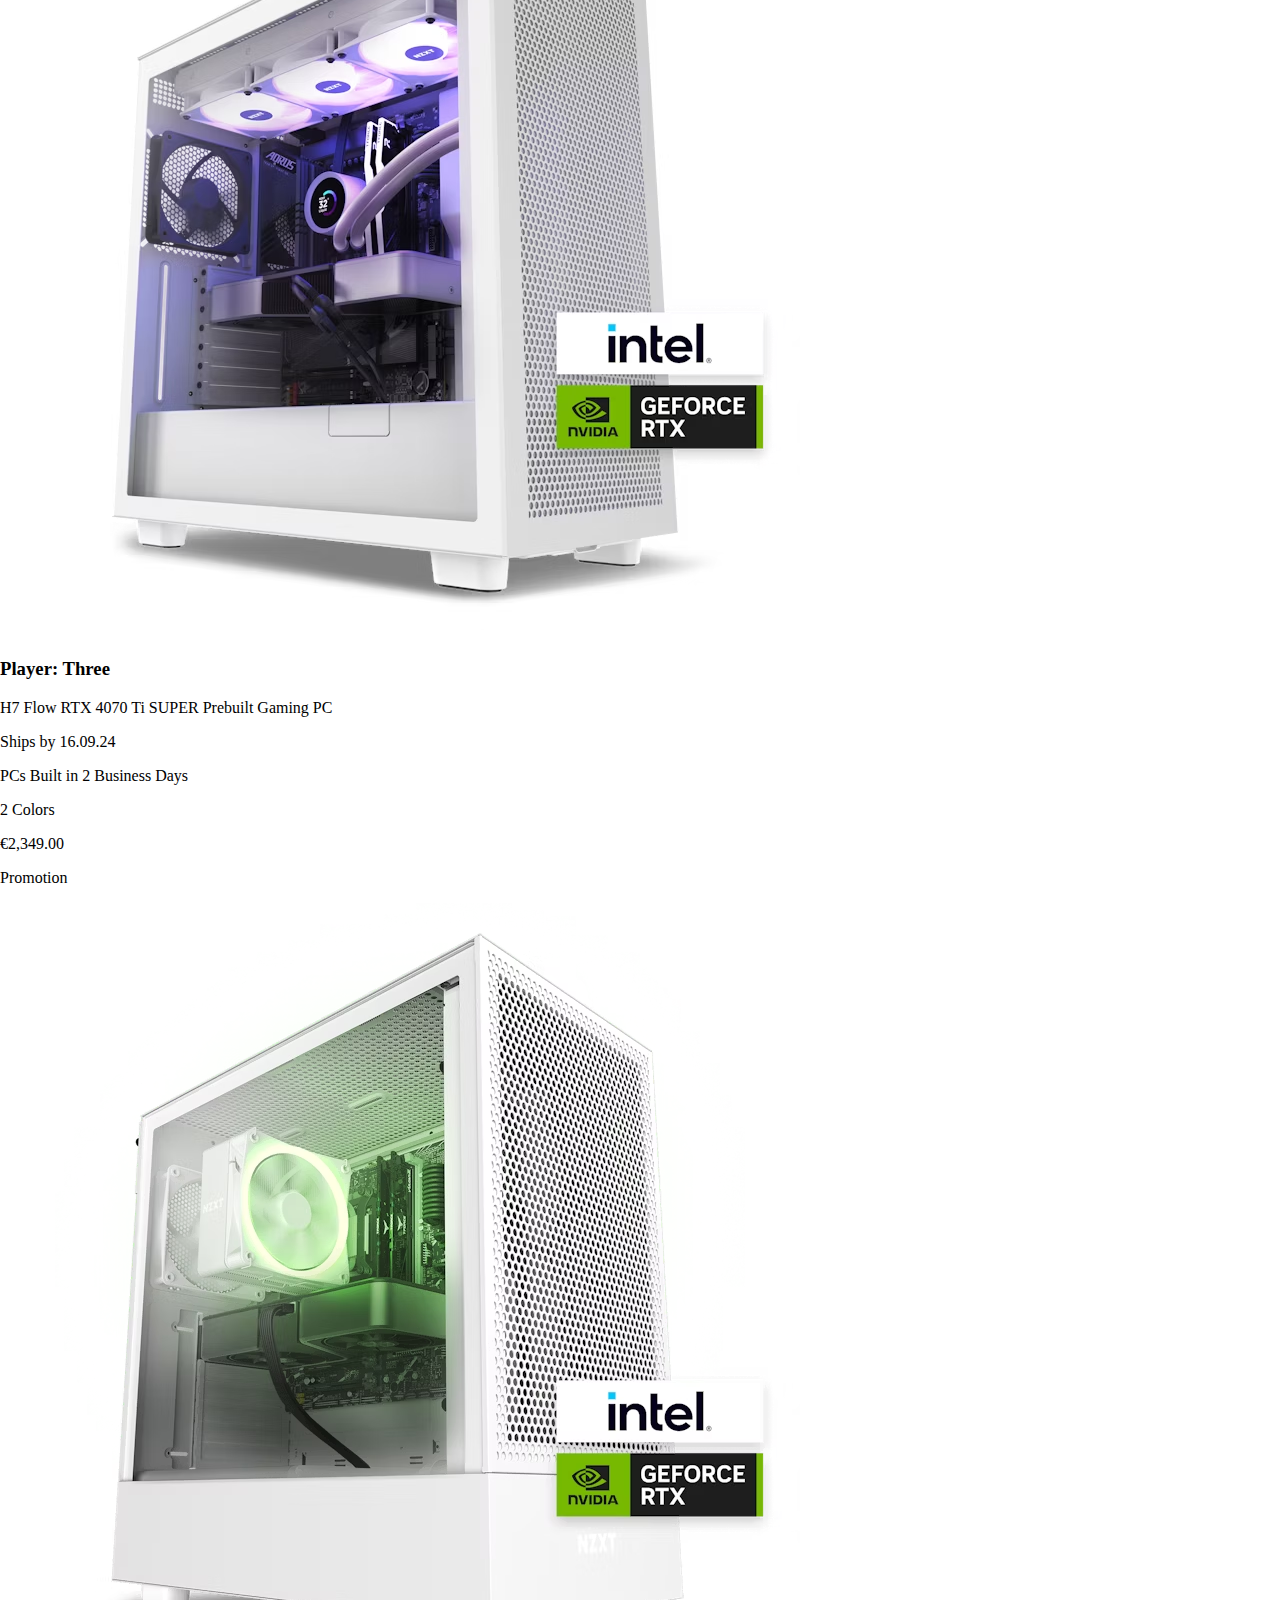
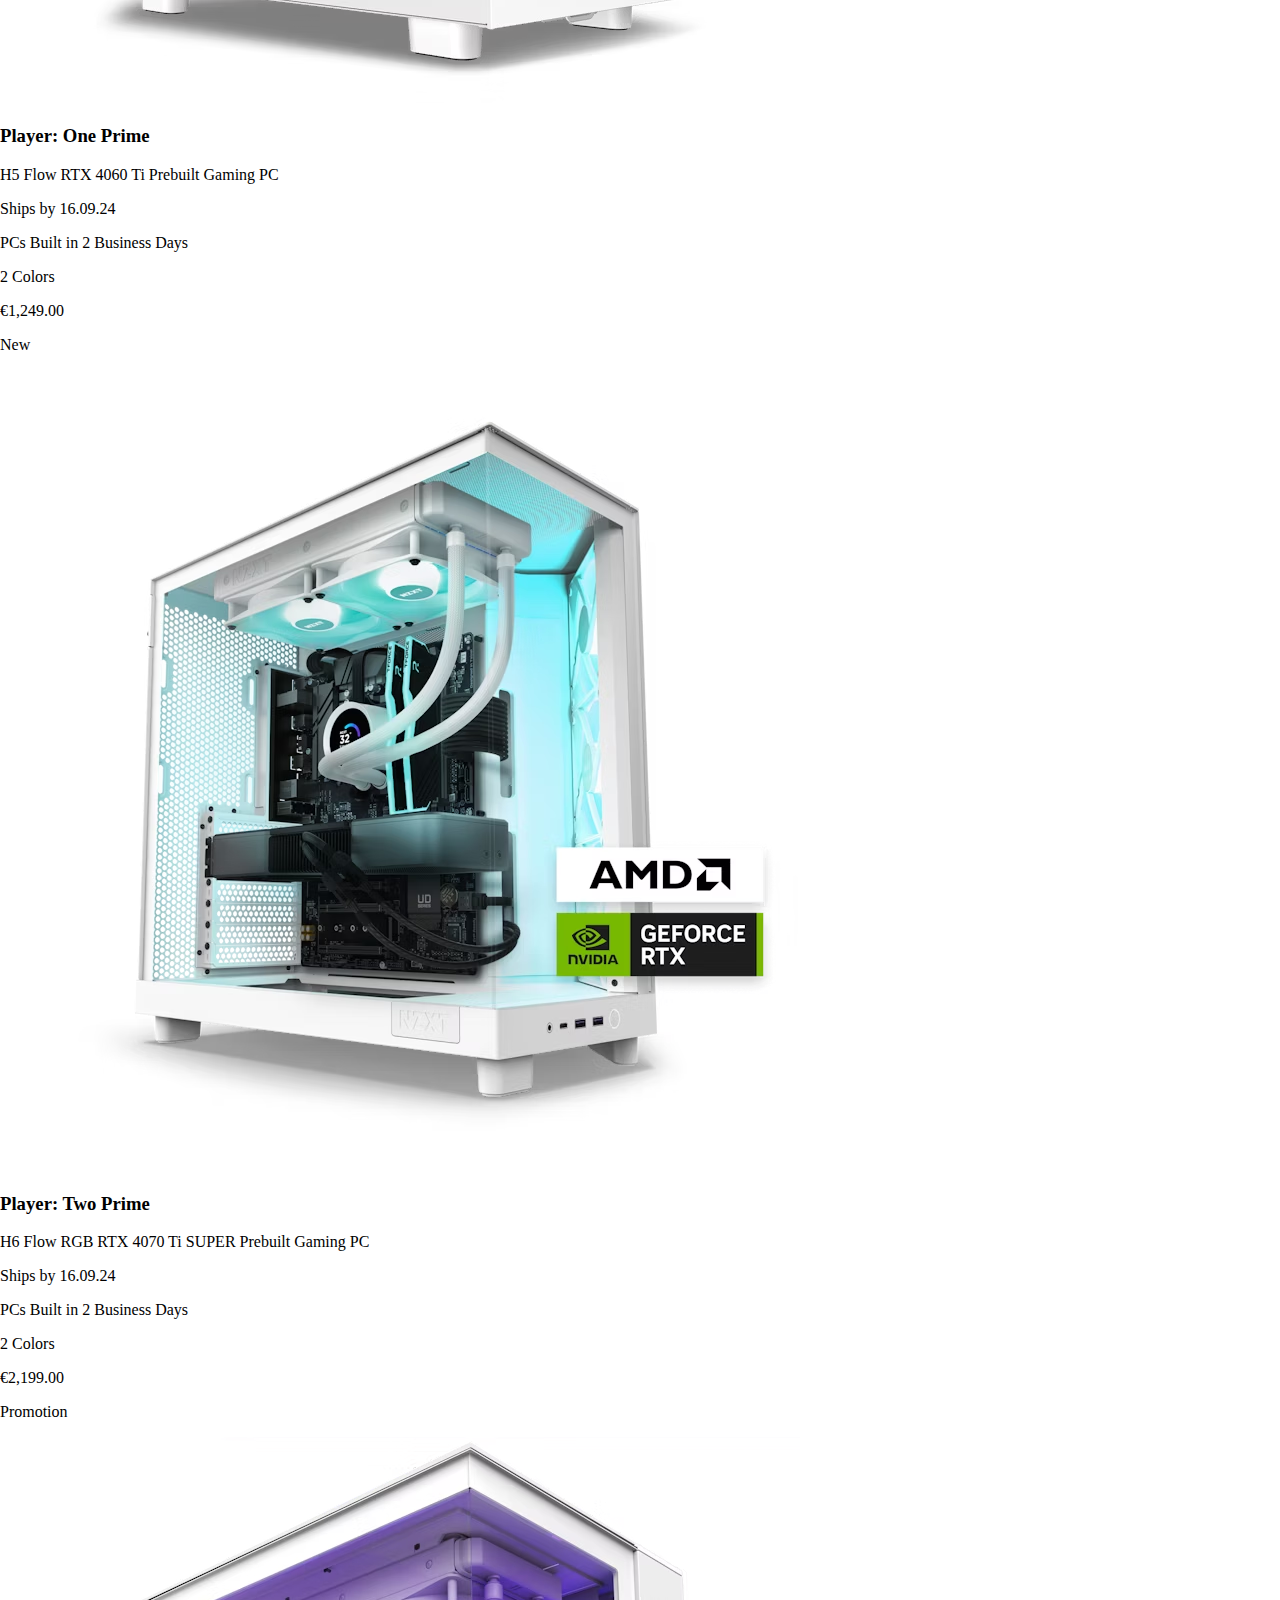
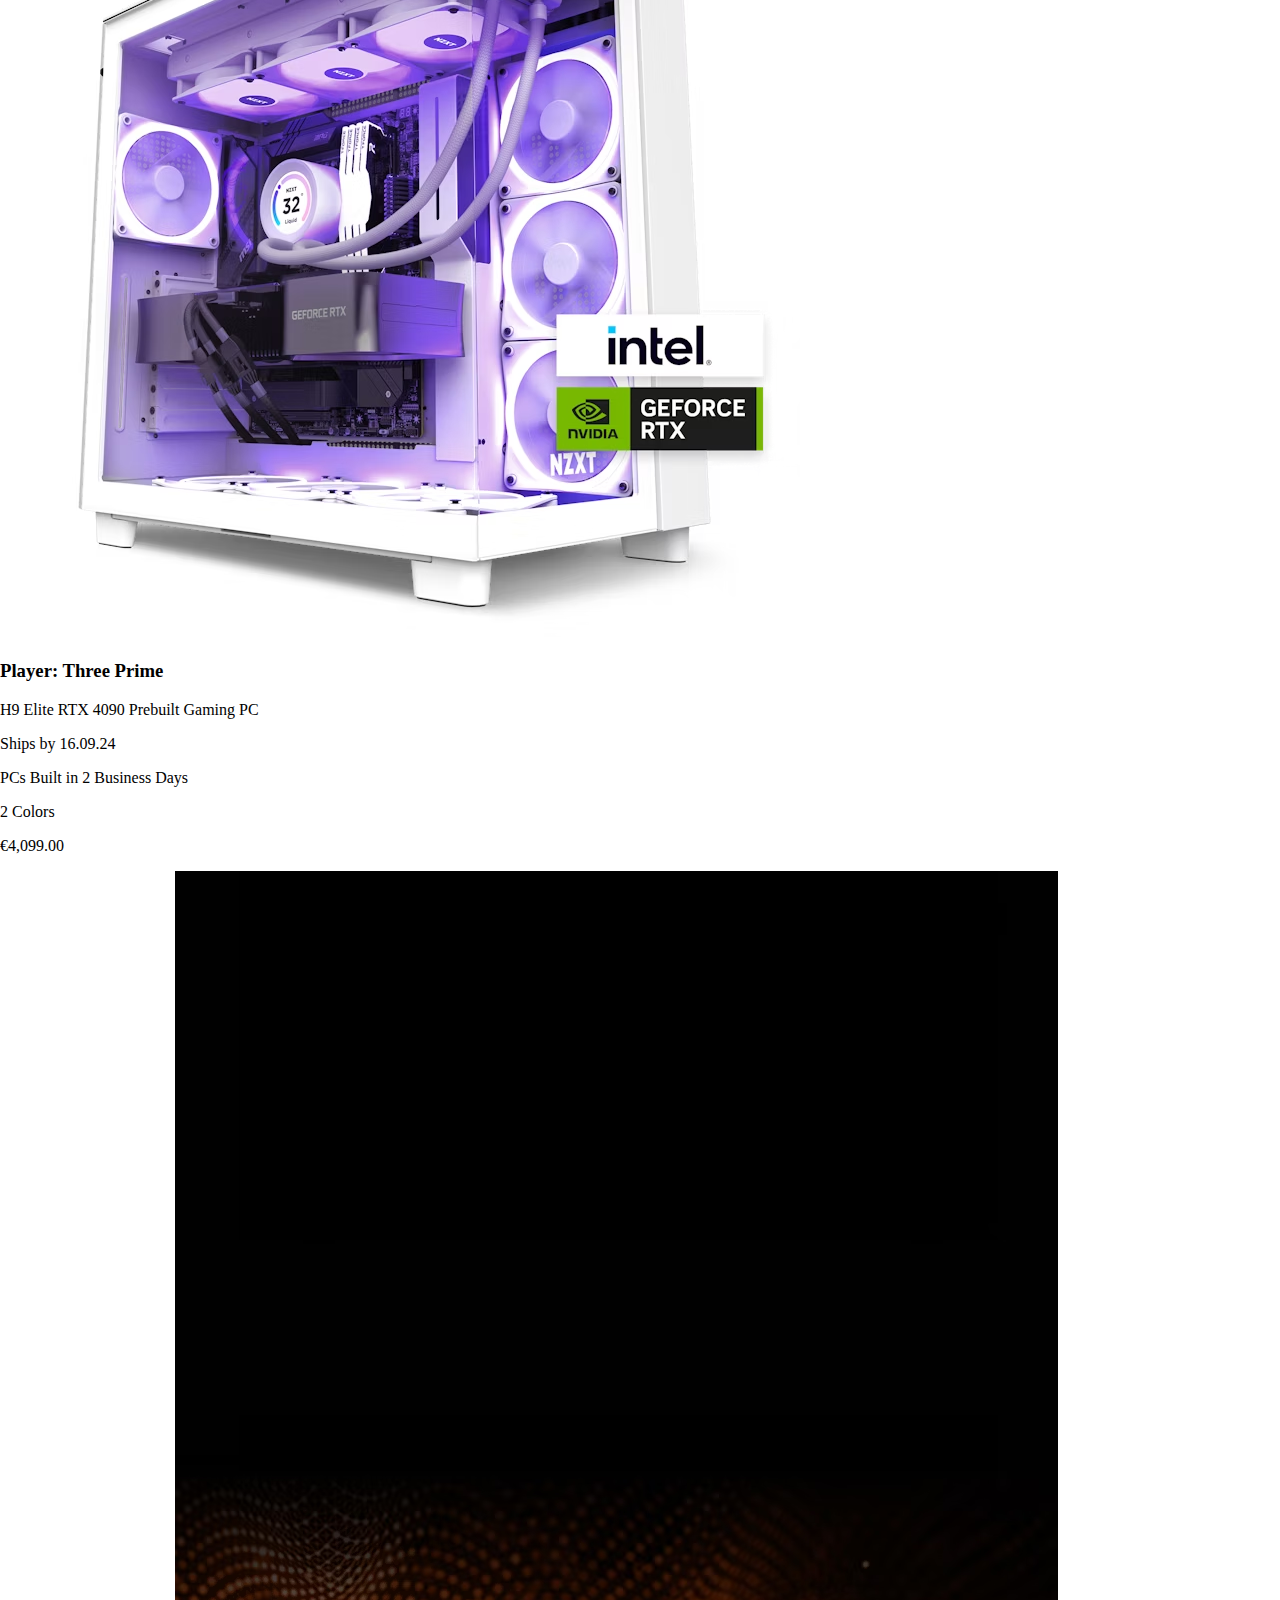
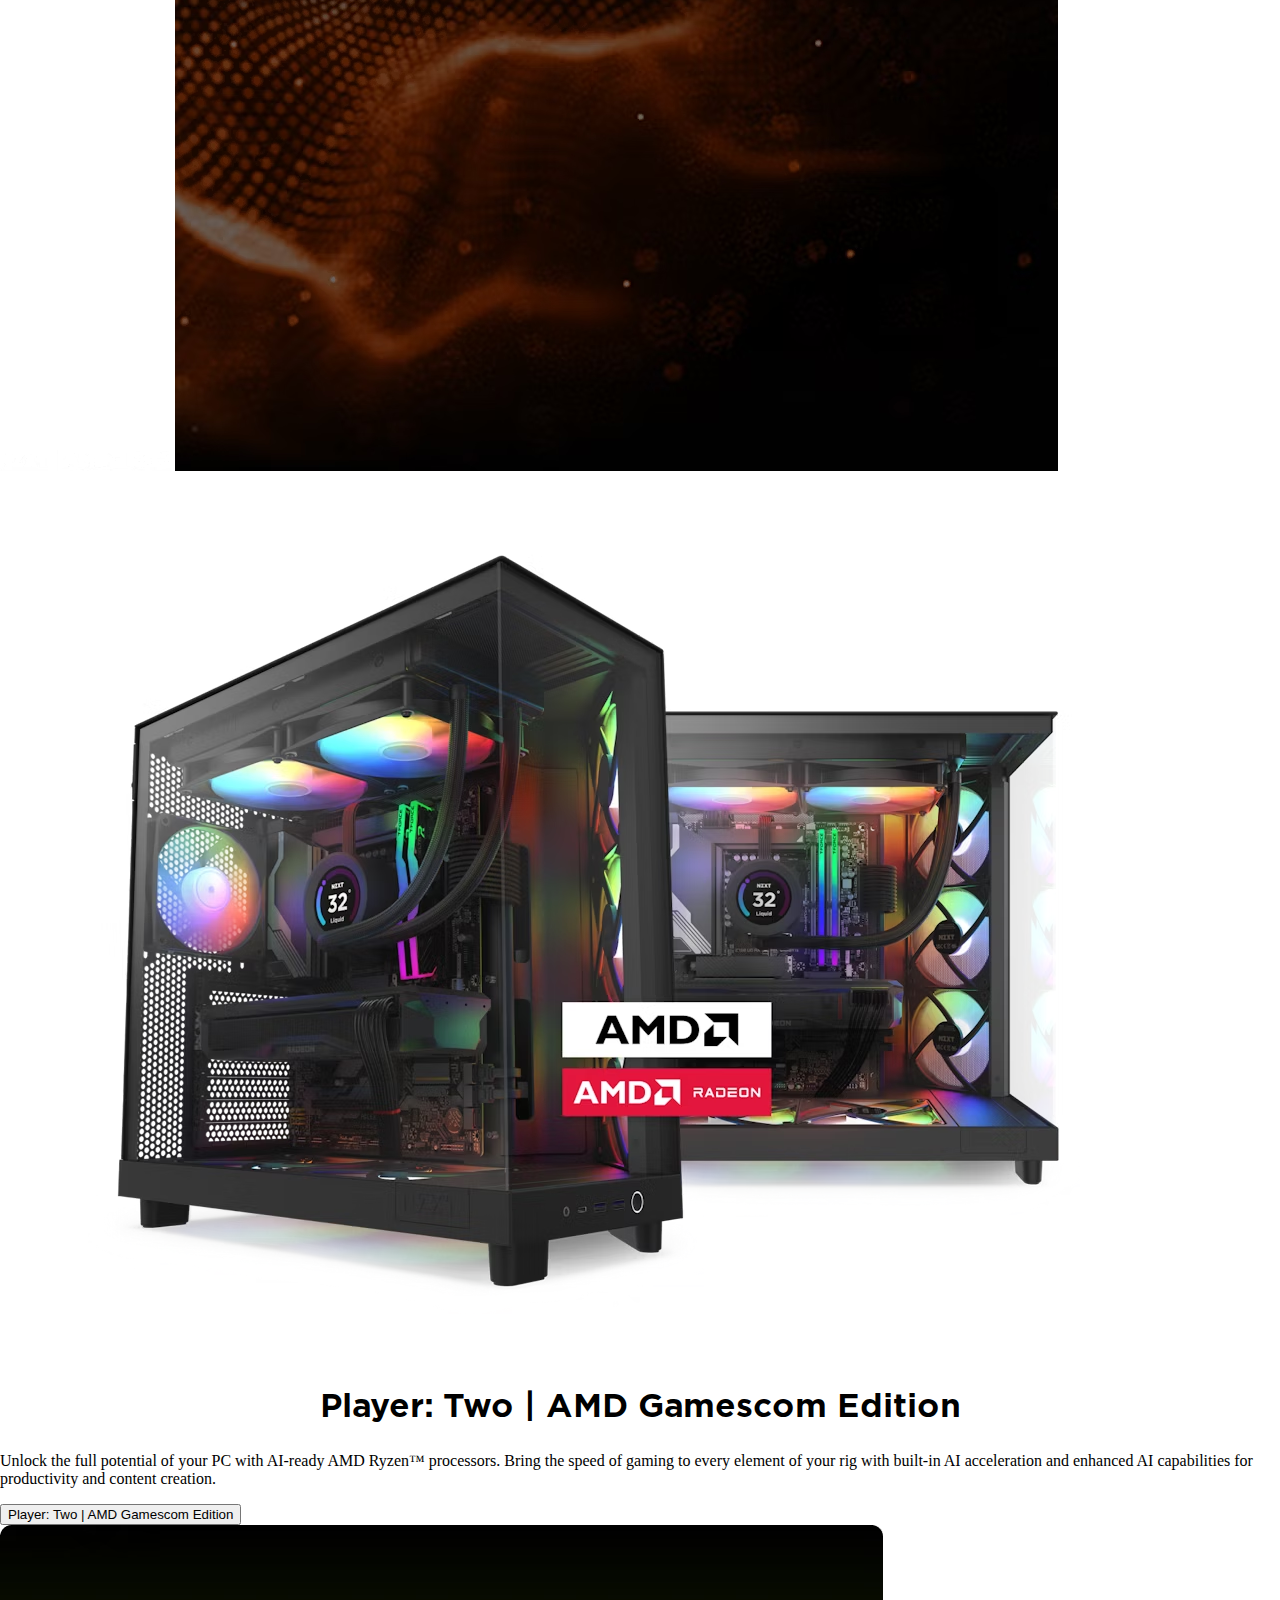
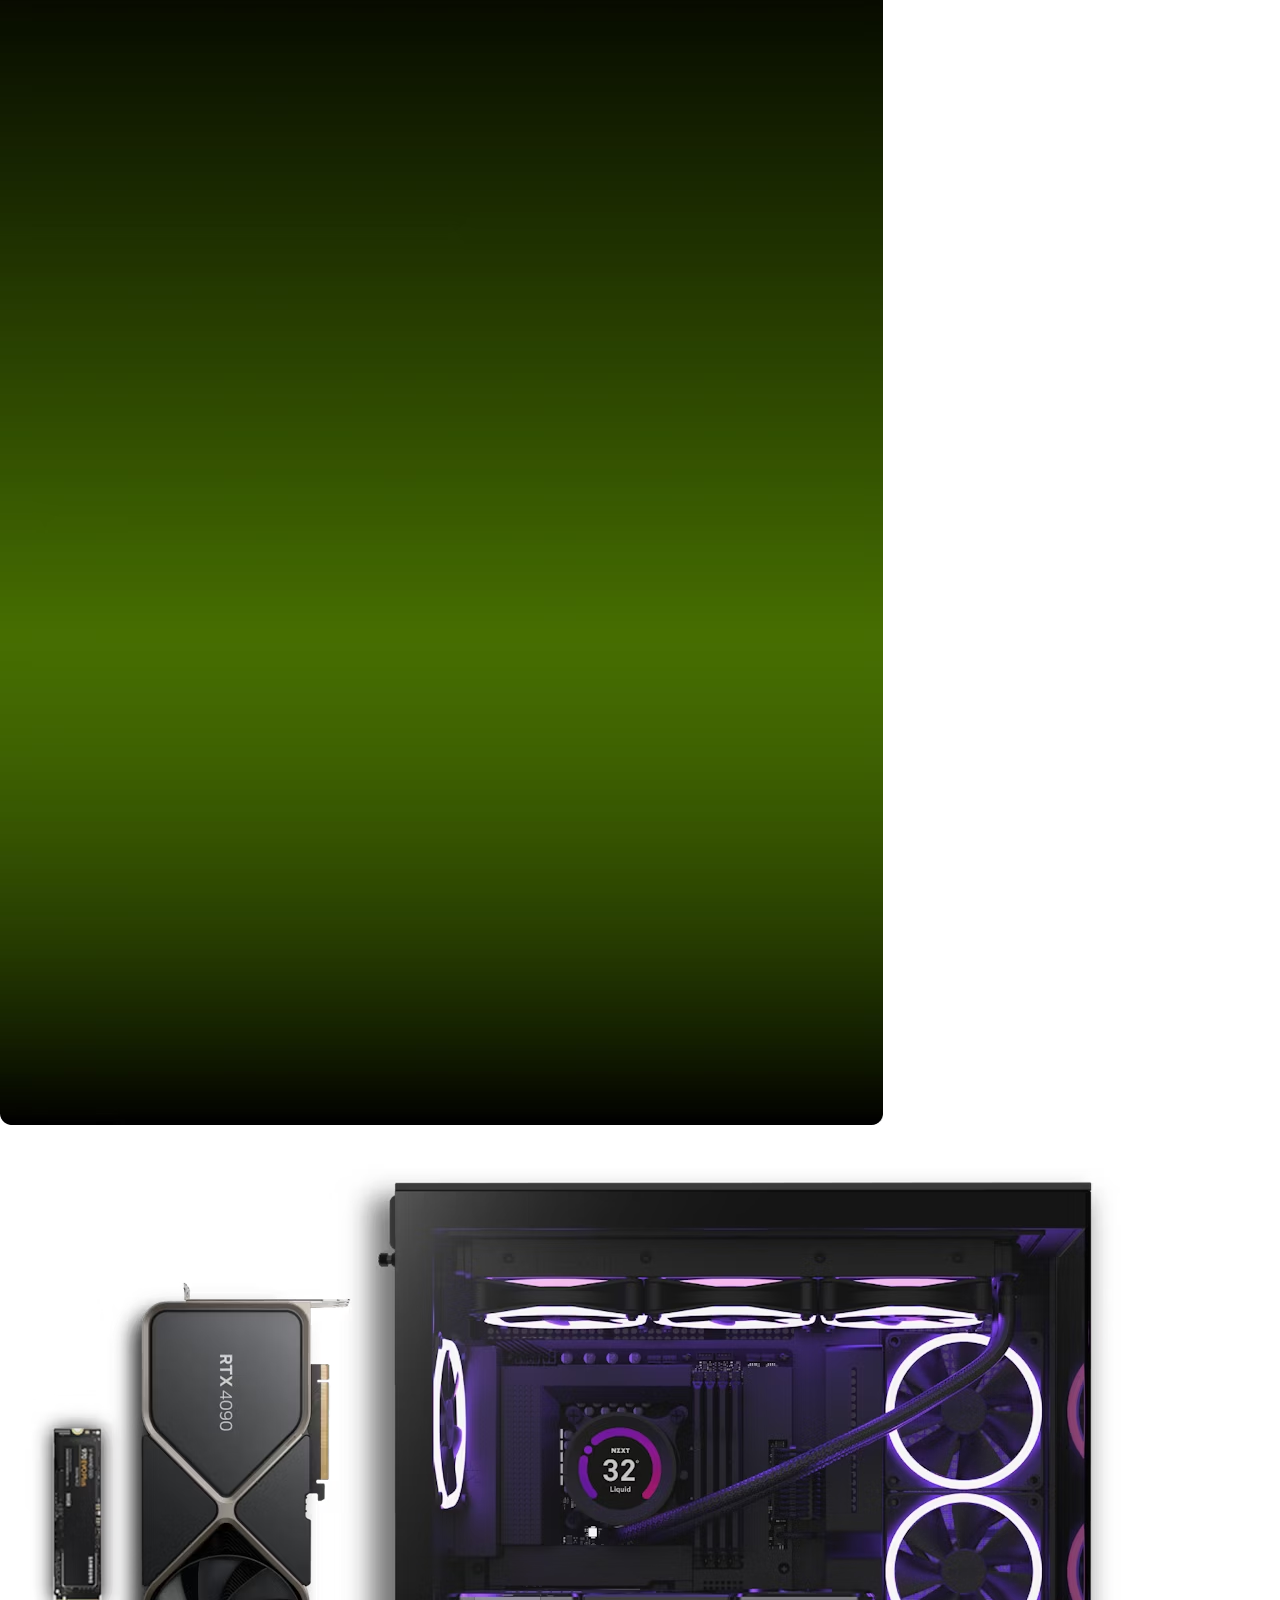
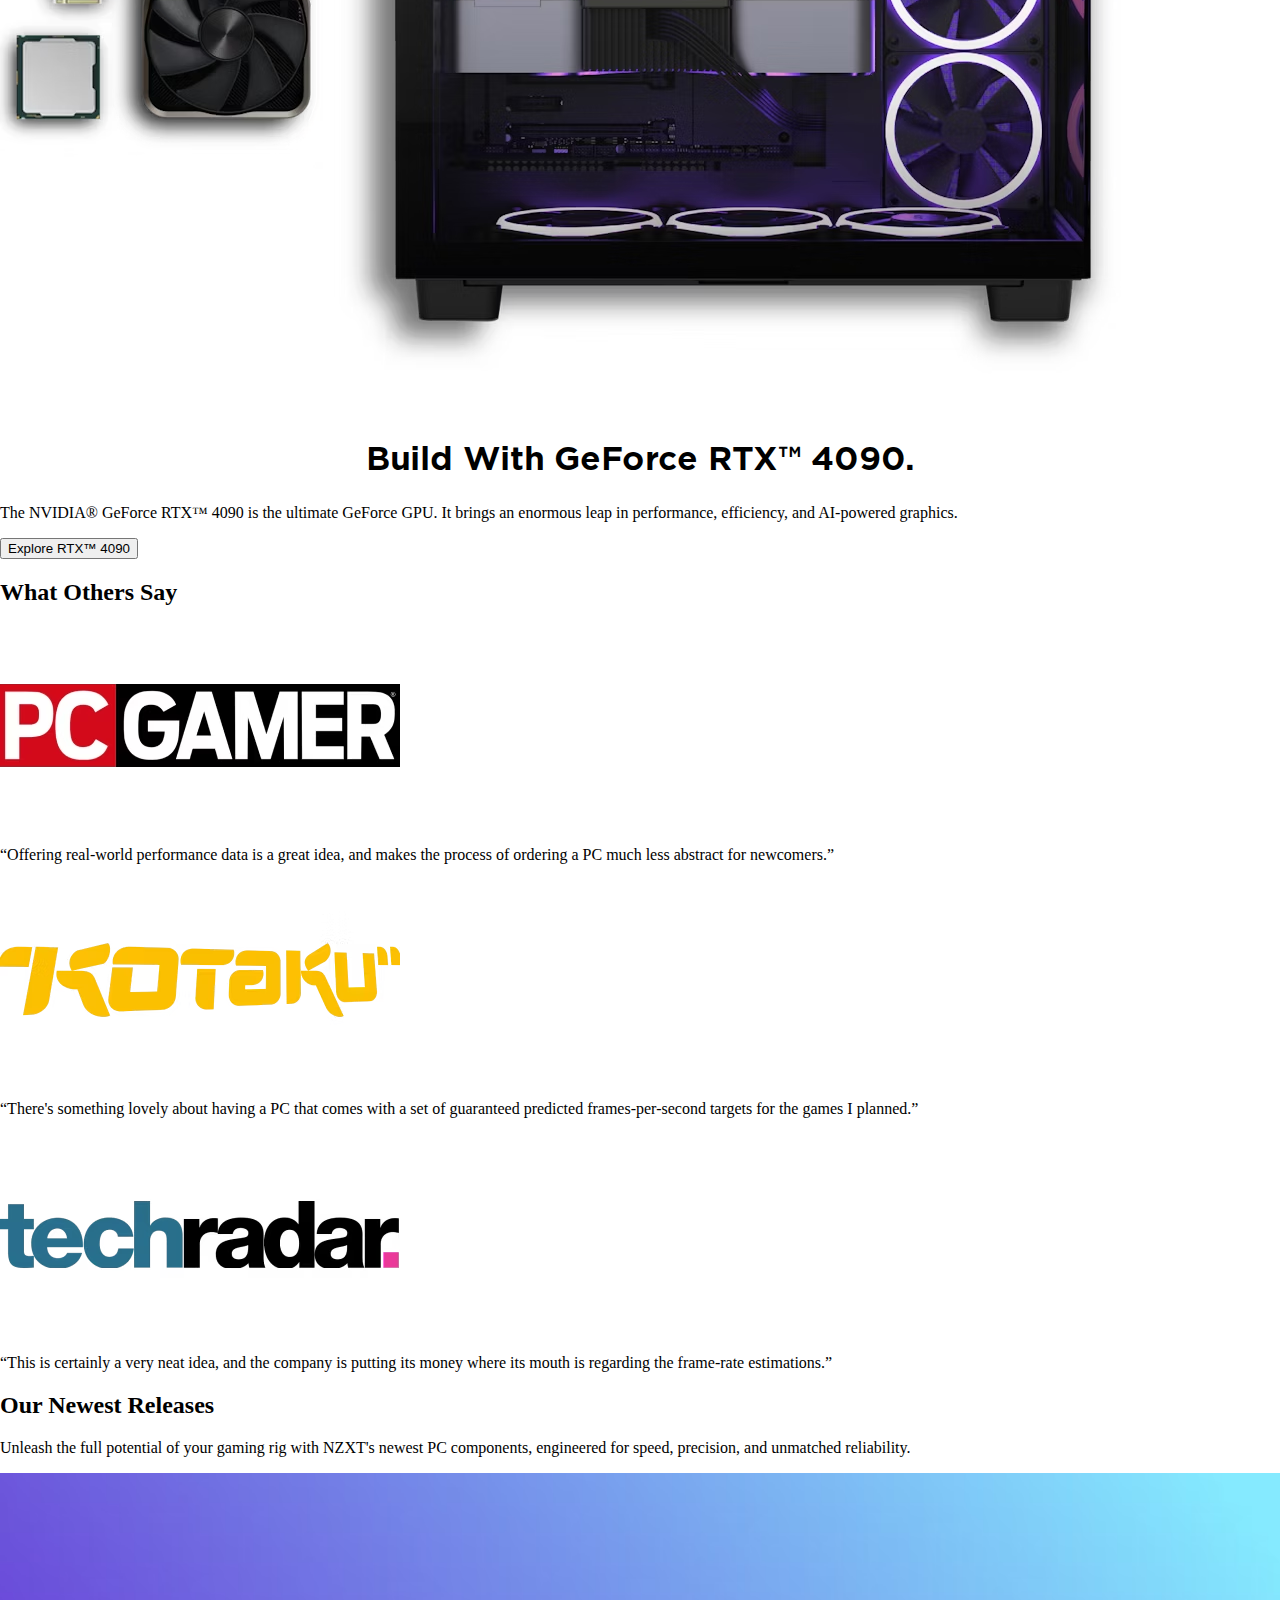
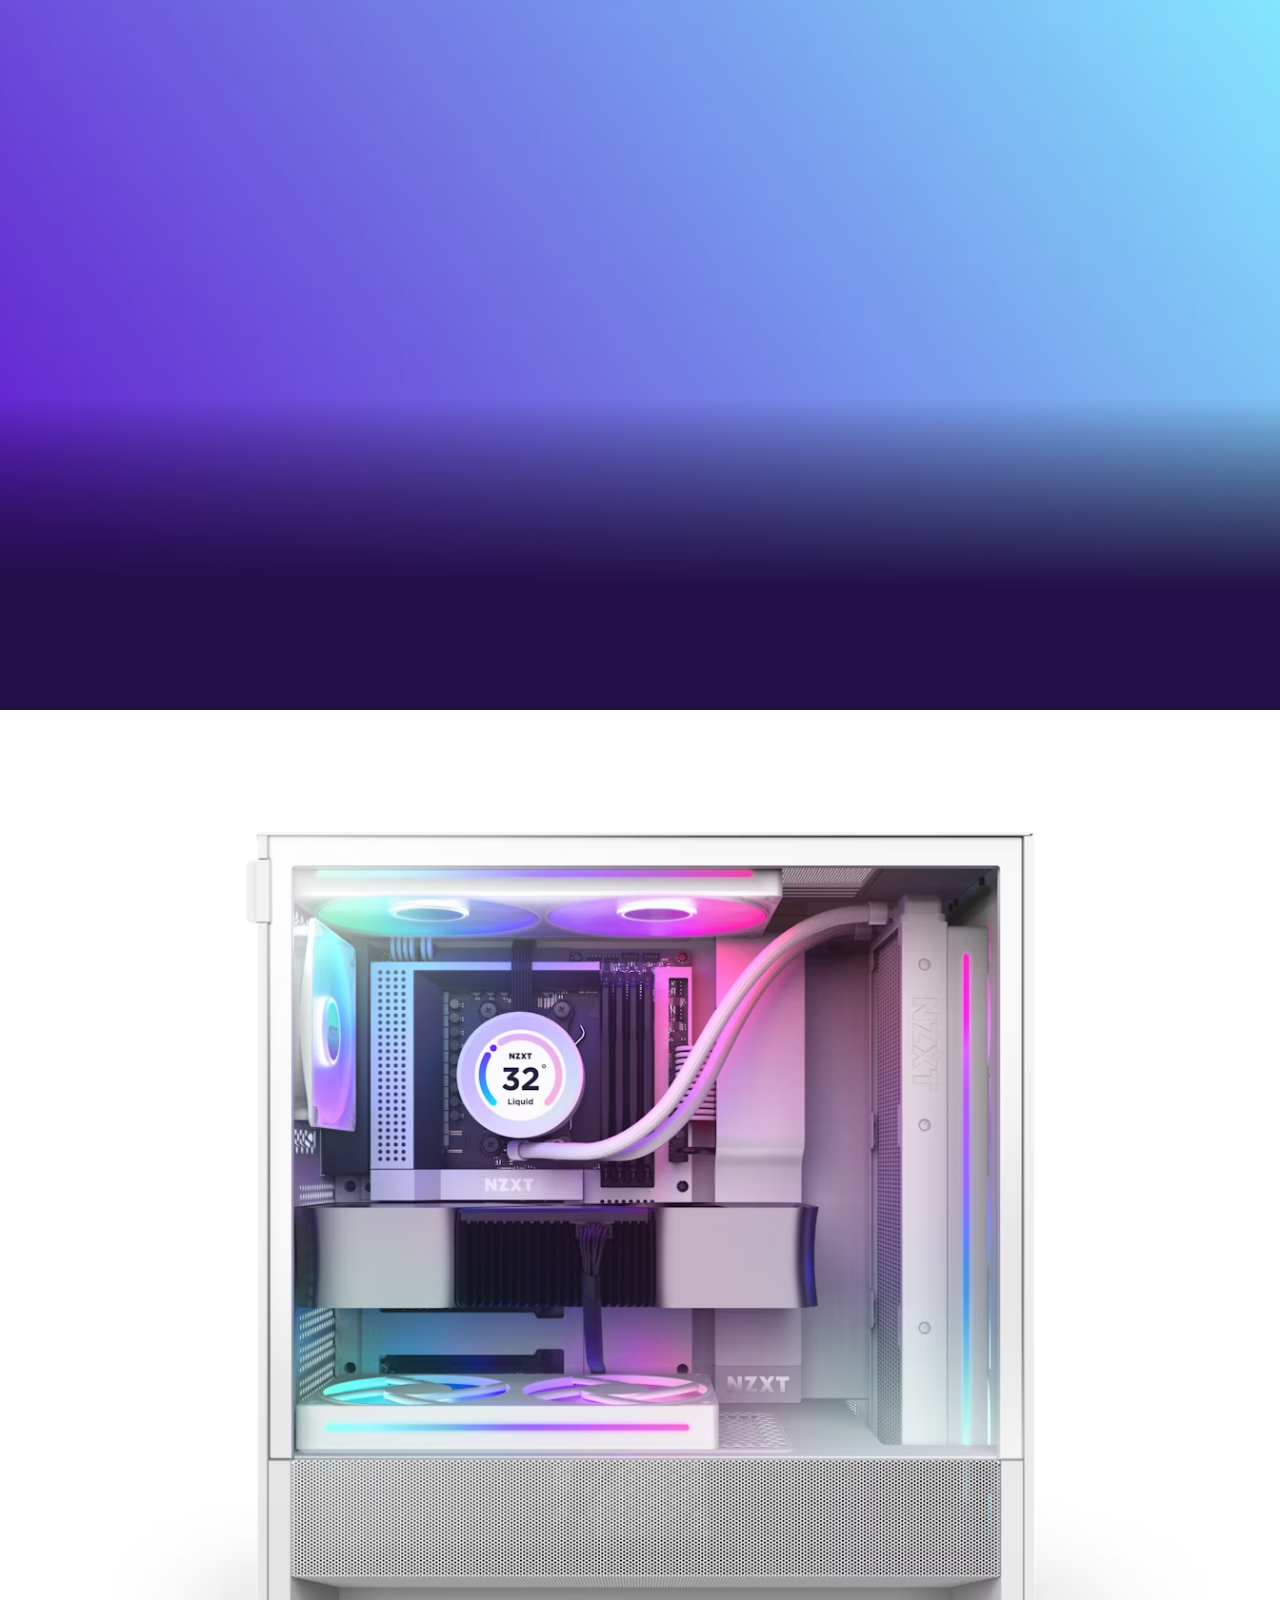
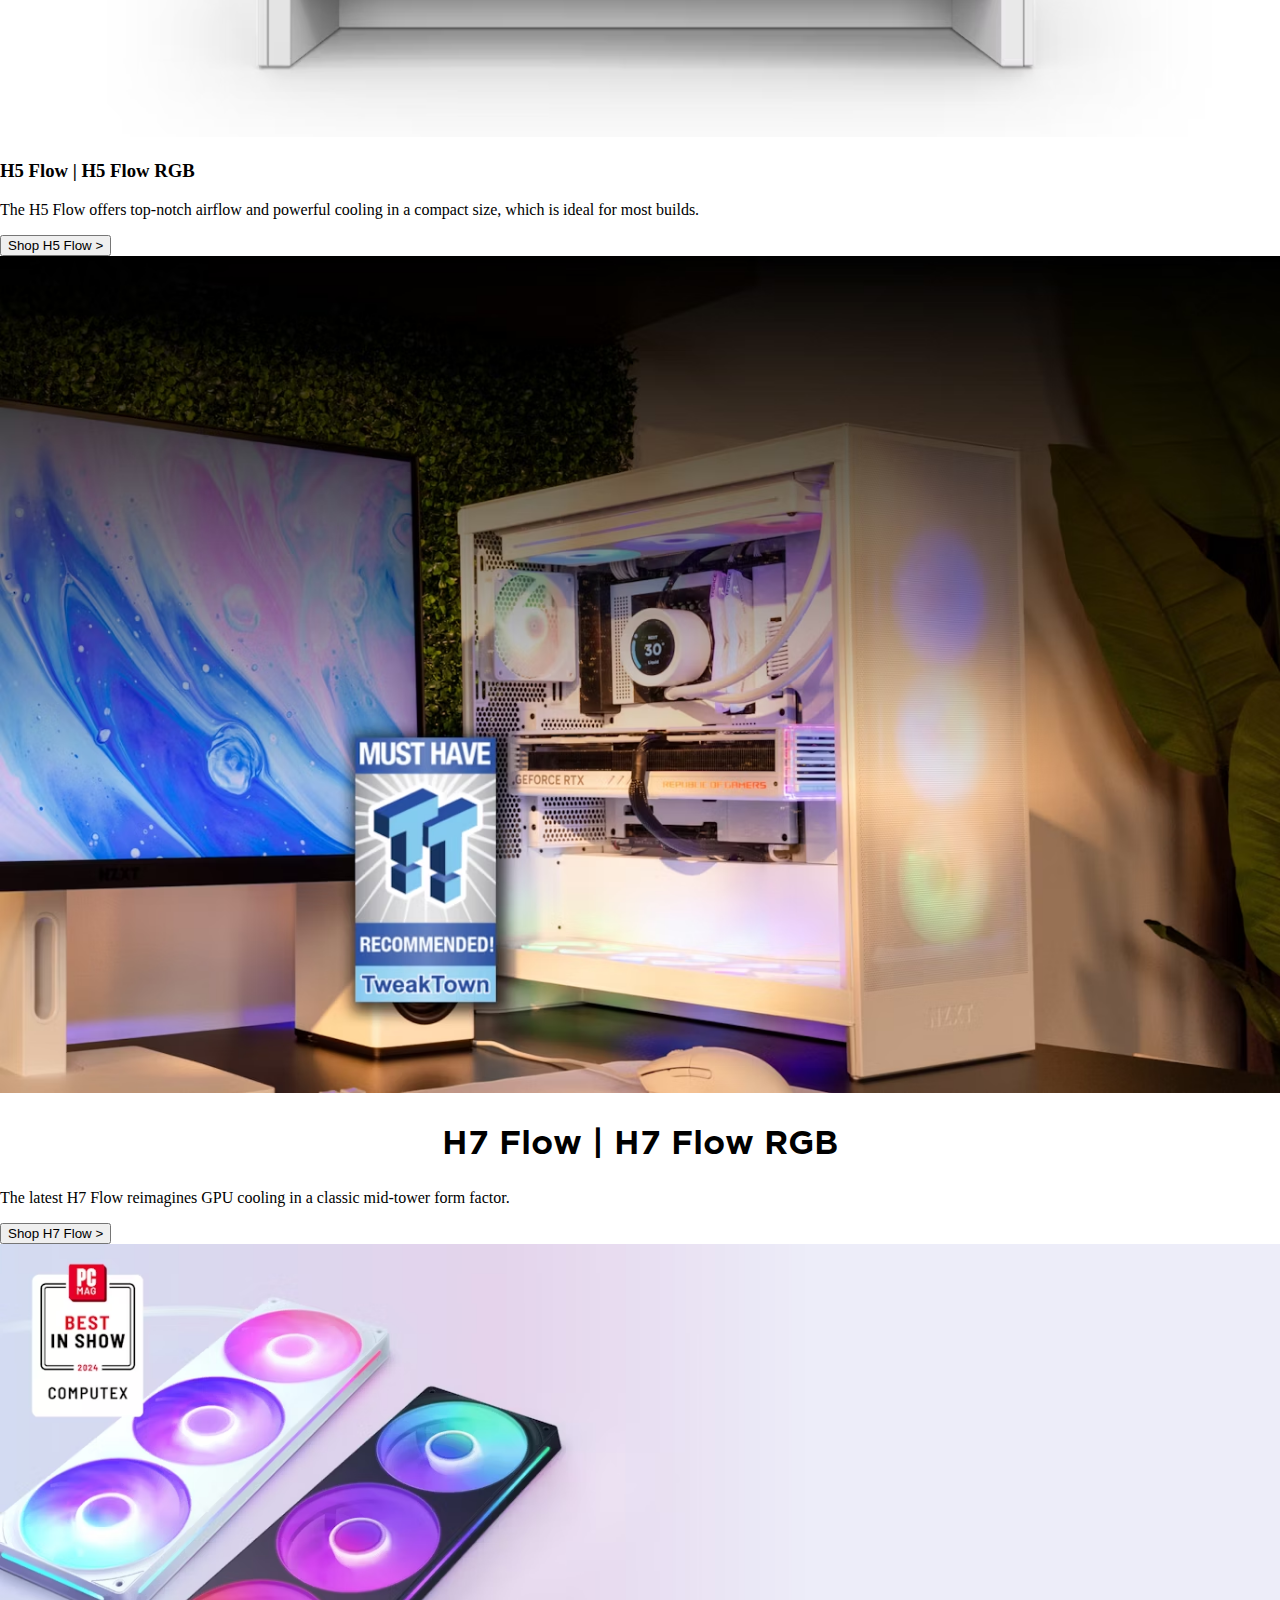
==== commit 99aab563: "Add files via upload" ====
--- a/index.html
+++ b/index.html
@@ -17,86 +17,92 @@
 <body>
 	<header>
 		<p>All NZXT PCs are assembled with care in Germany</p>
-		<img src="images/nzxt-logo-png.png" alt="">
-		<img src="icons/hamburger-menu.png" alt="">
-		<img src="icons/vergrootglas.png" alt="">
-		<img src="icons/winkelmand.png" alt="">
+		<nav>
+			<img src="icons/hamburger-menu.png" alt="">
+			<img src="images/nzxt-logo-png.png" alt="">
+			<img src="icons/vergrootglas.png" alt="">
+			<img src="icons/winkelmand.png" alt="">
+		</nav>
 	</header>
 
-	<section>
-		<img src="images/home-promo-bg.avif" alt="">
-		<img src="images/intel-gamer-days.avif" alt="">
+	<section class="promo-home">
+		<img class="promo-afb" src="images/intel-gamer-days.avif" alt="">
+		<h2>Intel® Gamer Days is <br>here</h2>
+		<p>21 days of epic offers across our high-<br>performance gaming range.</p>
+		<a class="promo-button" href="">Discover More</a>
 		<img src="images/home-pc.avif" alt="">
-		<p>21 days of epic offers across our high-performance gaming range</p>
-		<button>Discover More</button>
-	</section>
-	<h2>NZXT Prebuilt Gaming PCs</h2>
-	<p>We use the latest generation performance components and configurations to get you gaming, fast.</p>
-
-	<section>
-		<p>promotion</p>
-		<img src="images/h5-flow-rtx4060.avif" alt="">
-		<h3>Player: One</h3>
-		<p>H5 Flow RTX 4060 Prebuilt Gaming PC</p>
-		<p>Ships by 16.09.24</p>
-		<p>PCs Built in 2 Business Days</p>
-		<p>2 Colors</p>
-		<p>€1,049.00</p>
-	</section>
-
-	<section>
-		<p>New</p>
-		<img src="images/player-two-h6-flow.avif" alt="">
-		<h3>Player: Two</h3>
-		<p>H6 Flow RTX 4070 SUPER Prebuilt Gaming PC</p>
-		<p>Ships by 16.09.24</p>
-		<p>PCs Built in 2 Business Days</p>
-		<p>2 Colors</p>
-		<p>€1,699.00</p>
-	</section>
-
-	<section>
-		<p>Promotion</p>
-		<img src="images/player-three-h7-flow.avif" alt="">
-		<h3>Player: Three</h3>
-		<p>H7 Flow RTX 4070 Ti SUPER Prebuilt Gaming PC</p>
-		<p>Ships by 16.09.24</p>
-		<p>PCs Built in 2 Business Days</p>
-		<p>2 Colors</p>
-		<p>€2,349.00</p>
-	</section>
-
-	<section>
-		<p>Promotion</p>
-		<img src="images/player-one-prime.avif" alt="">
-		<h3>Player: One Prime</h3>
-		<p>H5 Flow RTX 4060 Ti Prebuilt Gaming PC</p>
-		<p>Ships by 16.09.24</p>
-		<p>PCs Built in 2 Business Days</p>
-		<p>2 Colors</p>
-		<p>€1,249.00</p>
-	</section>
-
-	<section>
-		<p>New</p>
-		<img src="images/player-two-prime.avif" alt="">
-		<h3>Player: Two Prime</h3>
-		<p>H6 Flow RGB RTX 4070 Ti SUPER Prebuilt Gaming PC</p>
-		<p>Ships by 16.09.24</p>
-		<p>PCs Built in 2 Business Days</p>
-		<p>2 Colors</p>
-		<p>€2,199.00</p>
-	</section>
-
-	<section>
-		<p>Promotion</p>
-		<img src="images/player-three-prime.avif" alt="">
-		<h3>Player: Three Prime</h3>
-		<p>H9 Elite RTX 4090 Prebuilt Gaming PC</p>
-		<p>Ships by 16.09.24</p>
-		<p>PCs Built in 2 Business Days</p>
-		<p>2 Colors</p>
-		<p>€4,099.00</p>
+	</section>
+
+	<section>
+		<h2>NZXT Prebuilt Gaming PCs</h2>
+		<p>We use the latest generation performance components and configurations to get you gaming, fast.</p>
+
+		<article>
+			<p>promotion</p>
+			<img src="images/h5-flow-rtx4060.avif" alt="">
+			<h3>Player: One</h3>
+			<p>H5 Flow RTX 4060 Prebuilt Gaming PC</p>
+			<p>Ships by 16.09.24</p>
+			<p>PCs Built in 2 Business Days</p>
+			<p>2 Colors</p>
+			<p>€1,049.00</p>
+		</article>
+
+		<article>
+			<p>New</p>
+			<img src="images/player-two-h6-flow.avif" alt="">
+			<h3>Player: Two</h3>
+			<p>H6 Flow RTX 4070 SUPER Prebuilt Gaming PC</p>
+			<p>Ships by 16.09.24</p>
+			<p>PCs Built in 2 Business Days</p>
+			<p>2 Colors</p>
+			<p>€1,699.00</p>
+		</article>
+
+		<article>
+			<p>Promotion</p>
+			<img src="images/player-three-h7-flow.avif" alt="">
+			<h3>Player: Three</h3>
+			<p>H7 Flow RTX 4070 Ti SUPER Prebuilt Gaming PC</p>
+			<p>Ships by 16.09.24</p>
+			<p>PCs Built in 2 Business Days</p>
+			<p>2 Colors</p>
+			<p>€2,349.00</p>
+		</article>
+
+		<article>
+			<p>Promotion</p>
+			<img src="images/player-one-prime.avif" alt="">
+			<h3>Player: One Prime</h3>
+			<p>H5 Flow RTX 4060 Ti Prebuilt Gaming PC</p>
+			<p>Ships by 16.09.24</p>
+			<p>PCs Built in 2 Business Days</p>
+			<p>2 Colors</p>
+			<p>€1,249.00</p>
+		</article>
+
+		<article>
+			<p>New</p>
+			<img src="images/player-two-prime.avif" alt="">
+			<h3>Player: Two Prime</h3>
+			<p>H6 Flow RGB RTX 4070 Ti SUPER Prebuilt Gaming PC</p>
+			<p>Ships by 16.09.24</p>
+			<p>PCs Built in 2 Business Days</p>
+			<p>2 Colors</p>
+			<p>€2,199.00</p>
+		</article>
+
+		<article>
+			<p>Promotion</p>
+			<img src="images/player-three-prime.avif" alt="">
+			<h3>Player: Three Prime</h3>
+			<p>H9 Elite RTX 4090 Prebuilt Gaming PC</p>
+			<p>Ships by 16.09.24</p>
+			<p>PCs Built in 2 Business Days</p>
+			<p>2 Colors</p>
+			<p>€4,099.00</p>
+		</article>
+
 	</section>
 
 	<section>
@@ -135,12 +141,14 @@
 	</section>
 
 	<h2>Our Newest Releases</h2>
-	<p>Unleash the full potential of your gaming rig with NZXT's newest PC components, engineered for speed, precision, and unmatched reliability.</p>
+	<p>Unleash the full potential of your gaming rig with NZXT's newest PC components, engineered for speed, precision,
+		and unmatched reliability.</p>
 	<section>
 		<img src="images/blue-bg.avif" alt="">
 		<img src="images/h5-flow-blue.avif" alt="">
 		<h3>H5 Flow | H5 Flow RGB</h3>
-		<p>The H5 Flow offers top-notch airflow and powerful cooling in a compact size, which is ideal for most builds.</p>
+		<p>The H5 Flow offers top-notch airflow and powerful cooling in a compact size, which is ideal for most builds.
+		</p>
 		<button>Shop H5 Flow ></button>
 	</section>
 
@@ -161,7 +169,8 @@
 	<section>
 		<img src="images/white-fan.avif" alt="">
 		<h2>Quiet Airflow Fans</h2>
-		<p>The new NZXT F Series Quiet Airflow fans are optimized to move larger amounts of air while keeping things as quiet as possible.</p>
+		<p>The new NZXT F Series Quiet Airflow fans are optimized to move larger amounts of air while keeping things as
+			quiet as possible.</p>
 		<p>Shop Quiet Airflow Fans</p>
 	</section>
 
@@ -175,12 +184,14 @@
 	<section>
 		<img src="images/white-fan-fat.avif" alt="">
 		<h2>Static Pressure Fans</h2>
-		<p>The new NZXT F Series Static Pressure fans are optimized to push air through crowded spaces while keeping things as quiet as possible.</p>
+		<p>The new NZXT F Series Static Pressure fans are optimized to push air through crowded spaces while keeping
+			things as quiet as possible.</p>
 		<p>Shop Static Pressure Fans ></p>
 	</section>
 
 	<h2>Shop NZXT Bestsellers</h2>
-	<p>Join the thousands of PC gamers who have made NZXT's best-selling PC products their go-to choice for top-tier performance, reliability, and style.</p>
+	<p>Join the thousands of PC gamers who have made NZXT's best-selling PC products their go-to choice for top-tier
+		performance, reliability, and style.</p>
 
 	<section>
 		<p>New</p>
@@ -266,7 +277,8 @@
 		<img src="images/components.avif" alt="">
 		<img src="images/klarna-logo.avif" alt="">
 		<h2>Shop With Klarna</h2>
-		<p>Buy now, and pay over time with Klarna. Klarna offers secure financing. Simply select "Klarna monthly payments" upon checkout on the Payment Method page.</p>
+		<p>Buy now, and pay over time with Klarna. Klarna offers secure financing. Simply select "Klarna monthly
+			payments" upon checkout on the Payment Method page.</p>
 	</section>
 
 	<section>
--- a/styles/style.css
+++ b/styles/style.css
@@ -1,8 +1,10 @@
 /**************/
 /* CSS REMEDY */
 /**************/
-*, *::after, *::before {
-  box-sizing:border-box;  
+*,
+*::after,
+*::before {
+	box-sizing: border-box;
 }
 
 
@@ -15,8 +17,9 @@
 /*********************/
 :root {
 	/* startje */
-	--color-text:#111;
-	--color-background:#eee;
+	--color-primary: rgb(138, 1, 252);
+	--space-s: 1em;
+	--space-m: 2em;
 }
 
 
@@ -30,22 +33,71 @@
 /* jouw code */
 @font-face {
 	font-family: 'gothamssm_medium';
-	src:  url('../fonts/gothamssm_medium.woff2') format('woff2'),
+	src: url('../fonts/gothamssm_medium.woff2') format('woff2'),
 }
 
 @font-face {
 	font-family: 'gothamssm_bold';
-	src:  url('../fonts/gothamssm_bold.woff2') format('woff2'),
+	src: url('../fonts/gothamssm_bold.woff2') format('woff2'),
 }
 
 @font-face {
 	font-family: 'gothamssm_light';
-	src:  url('../fonts/gothamssm_light.woff2') format('woff2'),
+	src: url('../fonts/gothamssm_light.woff2') format('woff2'),
+}
+
+body {
+	margin: 0;
+}
+
+header img {
+	max-width: 5em;
 }
 
 header p {
 	font-family: 'gothamssm_light';
-	background-color: rgb(138, 1, 252);
+	background-color: var(--color-primary);
 	color: white;
+	padding: var(--space-s);
+	margin-top: 0;
+	font-size: 80%;
+	text-align: center;
 }
 
+img {
+	max-width: 100vw;
+	max-height: auto;
+}
+
+.promo-home {
+	background-image: url('../images/home-bg-promo.avif');
+	background-size: 500%;
+	background-position: center;
+	height: 600px;
+	width: 100%;
+	color: white;
+	font-family: 'gothamssm_medium';
+	text-align: center;
+}
+
+.promo-afb {
+	max-width: 45%;
+	margin-top: 1em;
+	display: block;
+	margin: 0 auto;
+}
+
+.promo-button {
+	color: white;
+	font-family: 'gothamssm_light';
+	text-decoration: none;
+	border: 2px solid white;
+	padding: 0.7em 1em;
+	border-radius: 7px;
+}
+
+section h2 {
+	font-family: 'gothamssm_bold';
+	font-size: xx-large;
+	text-align: center;
+}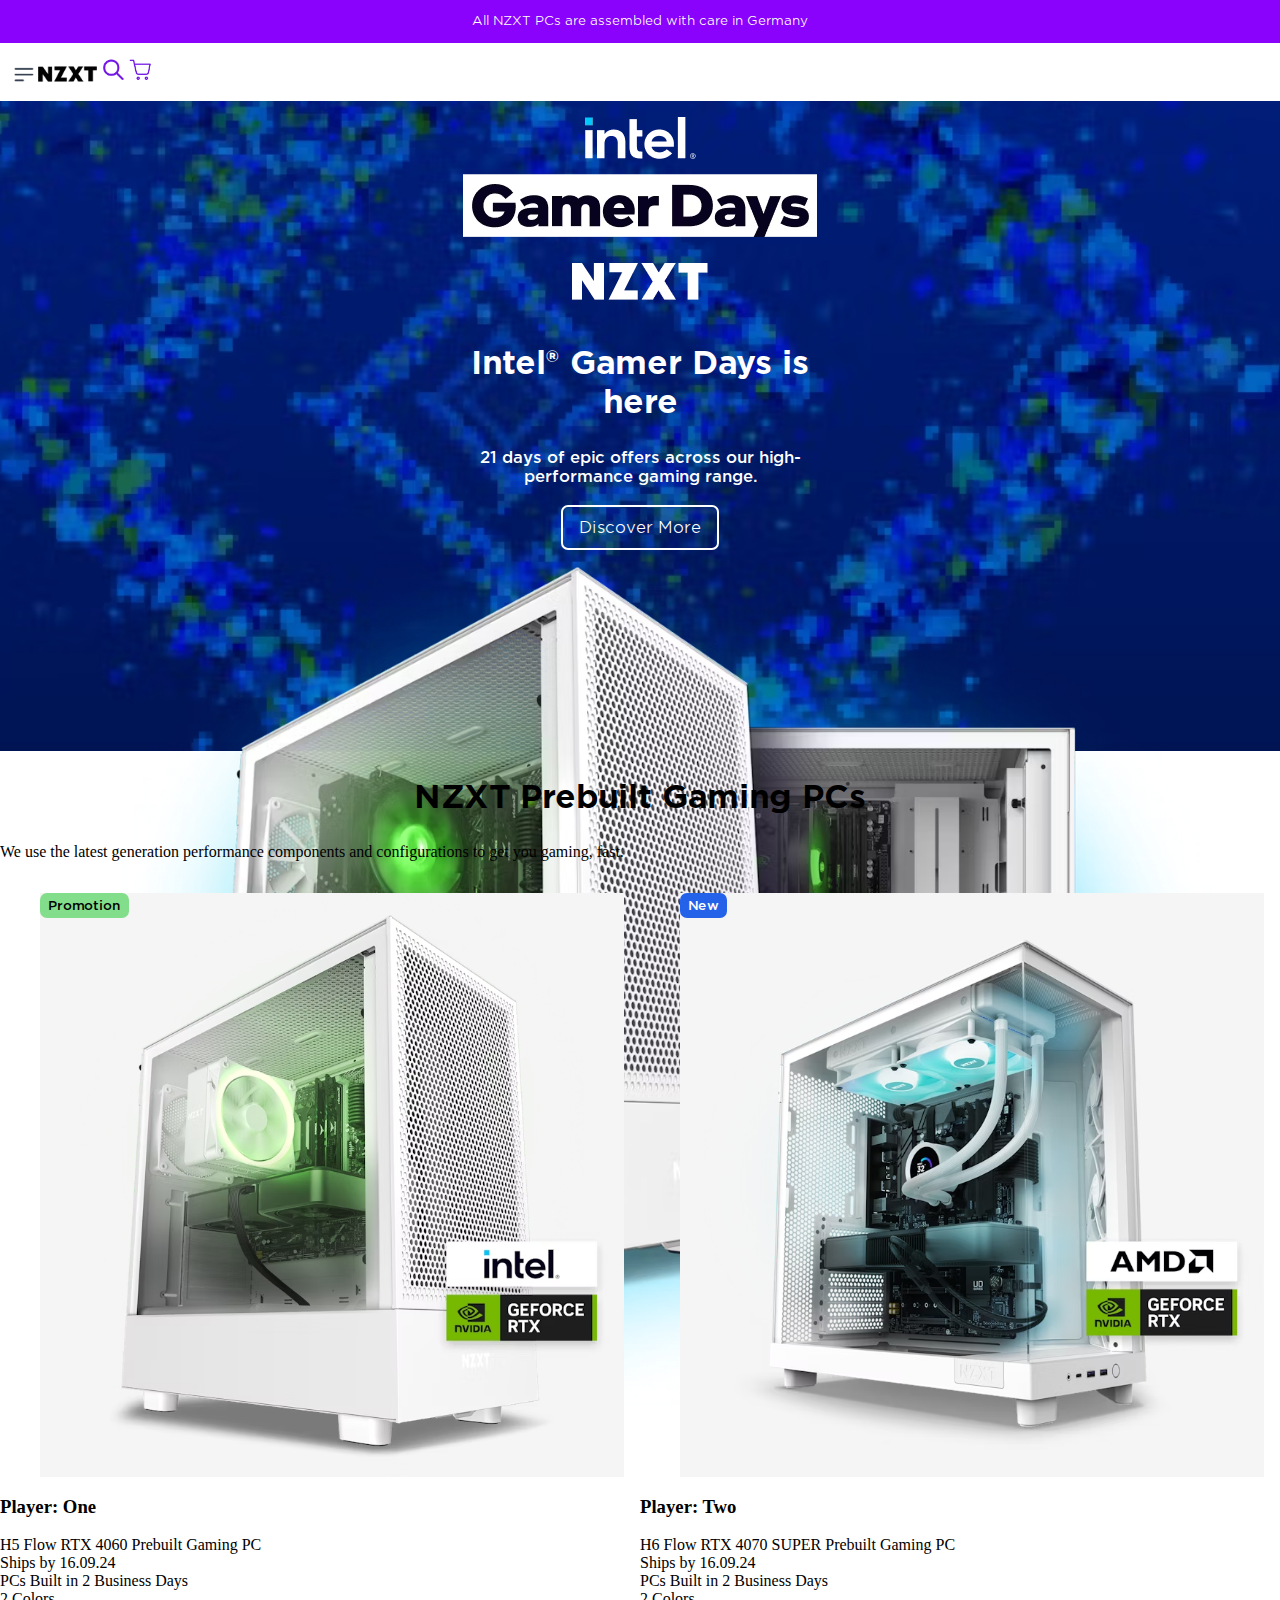
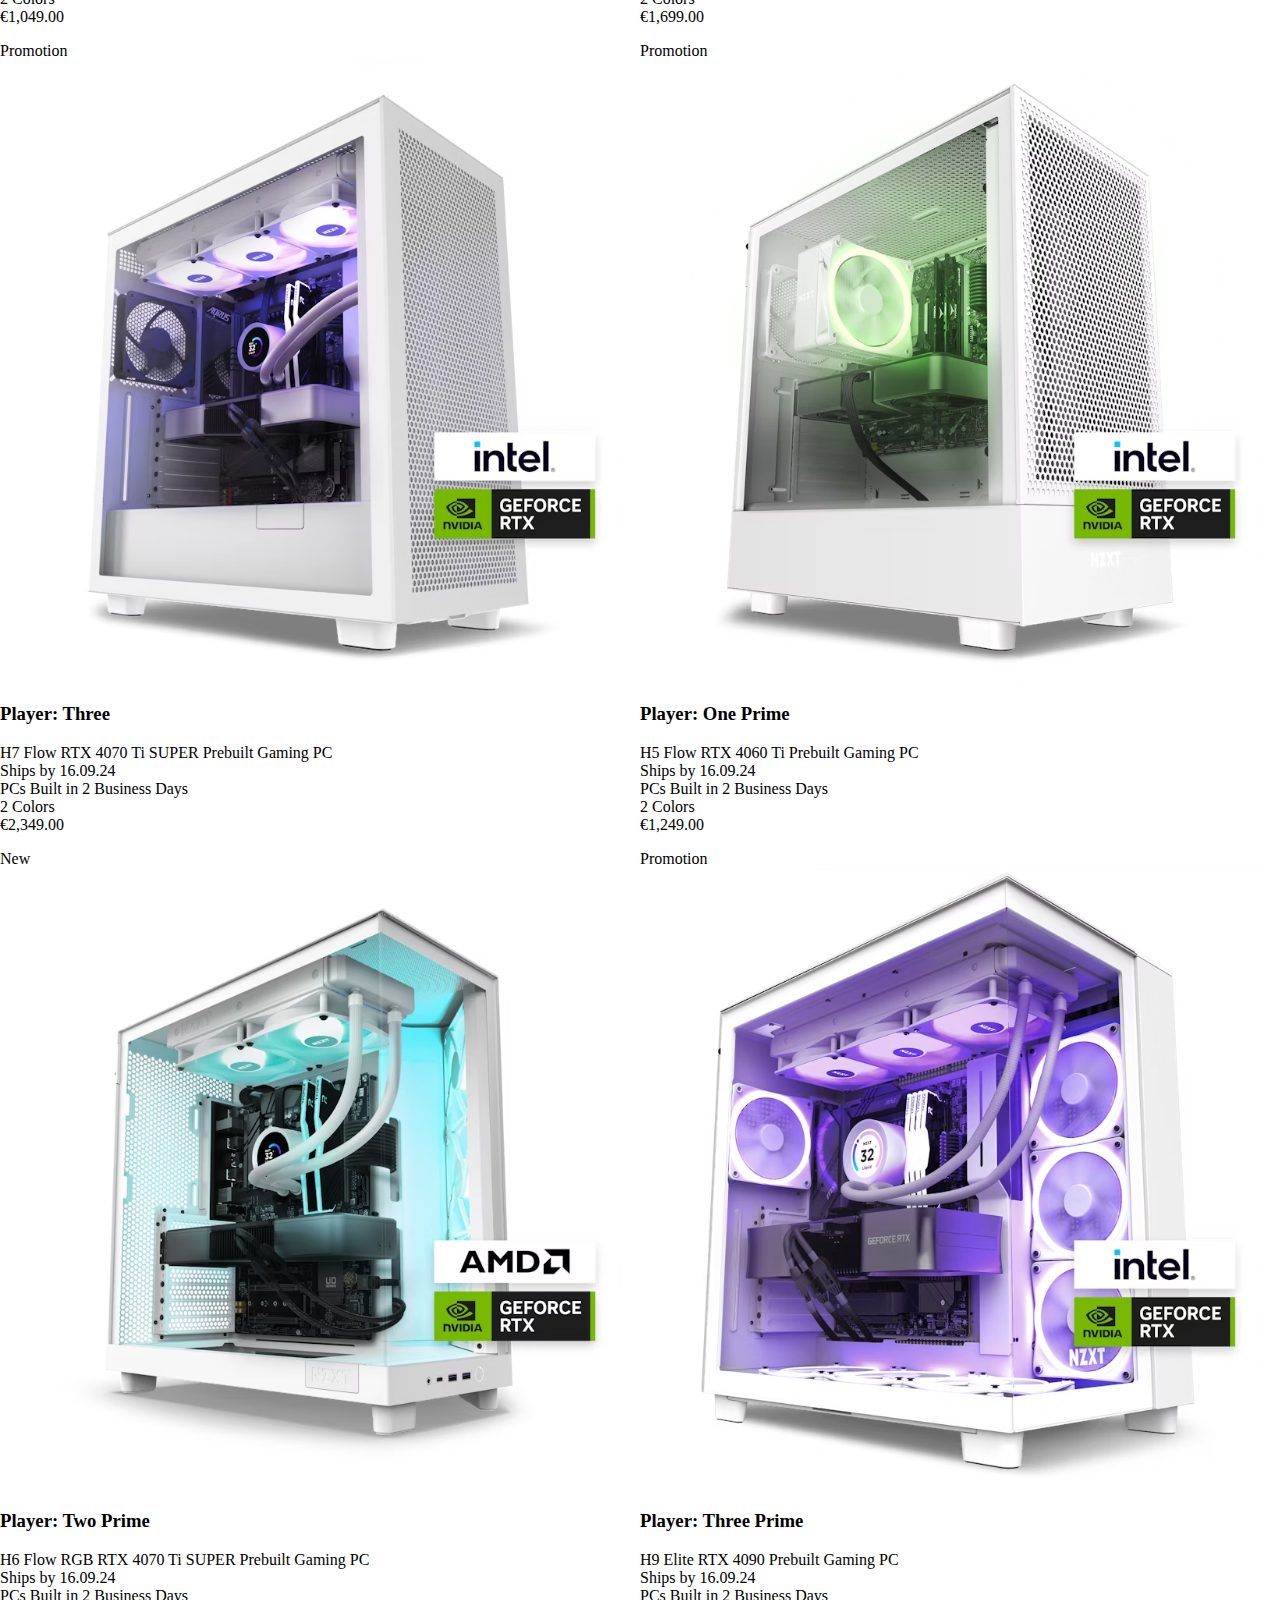
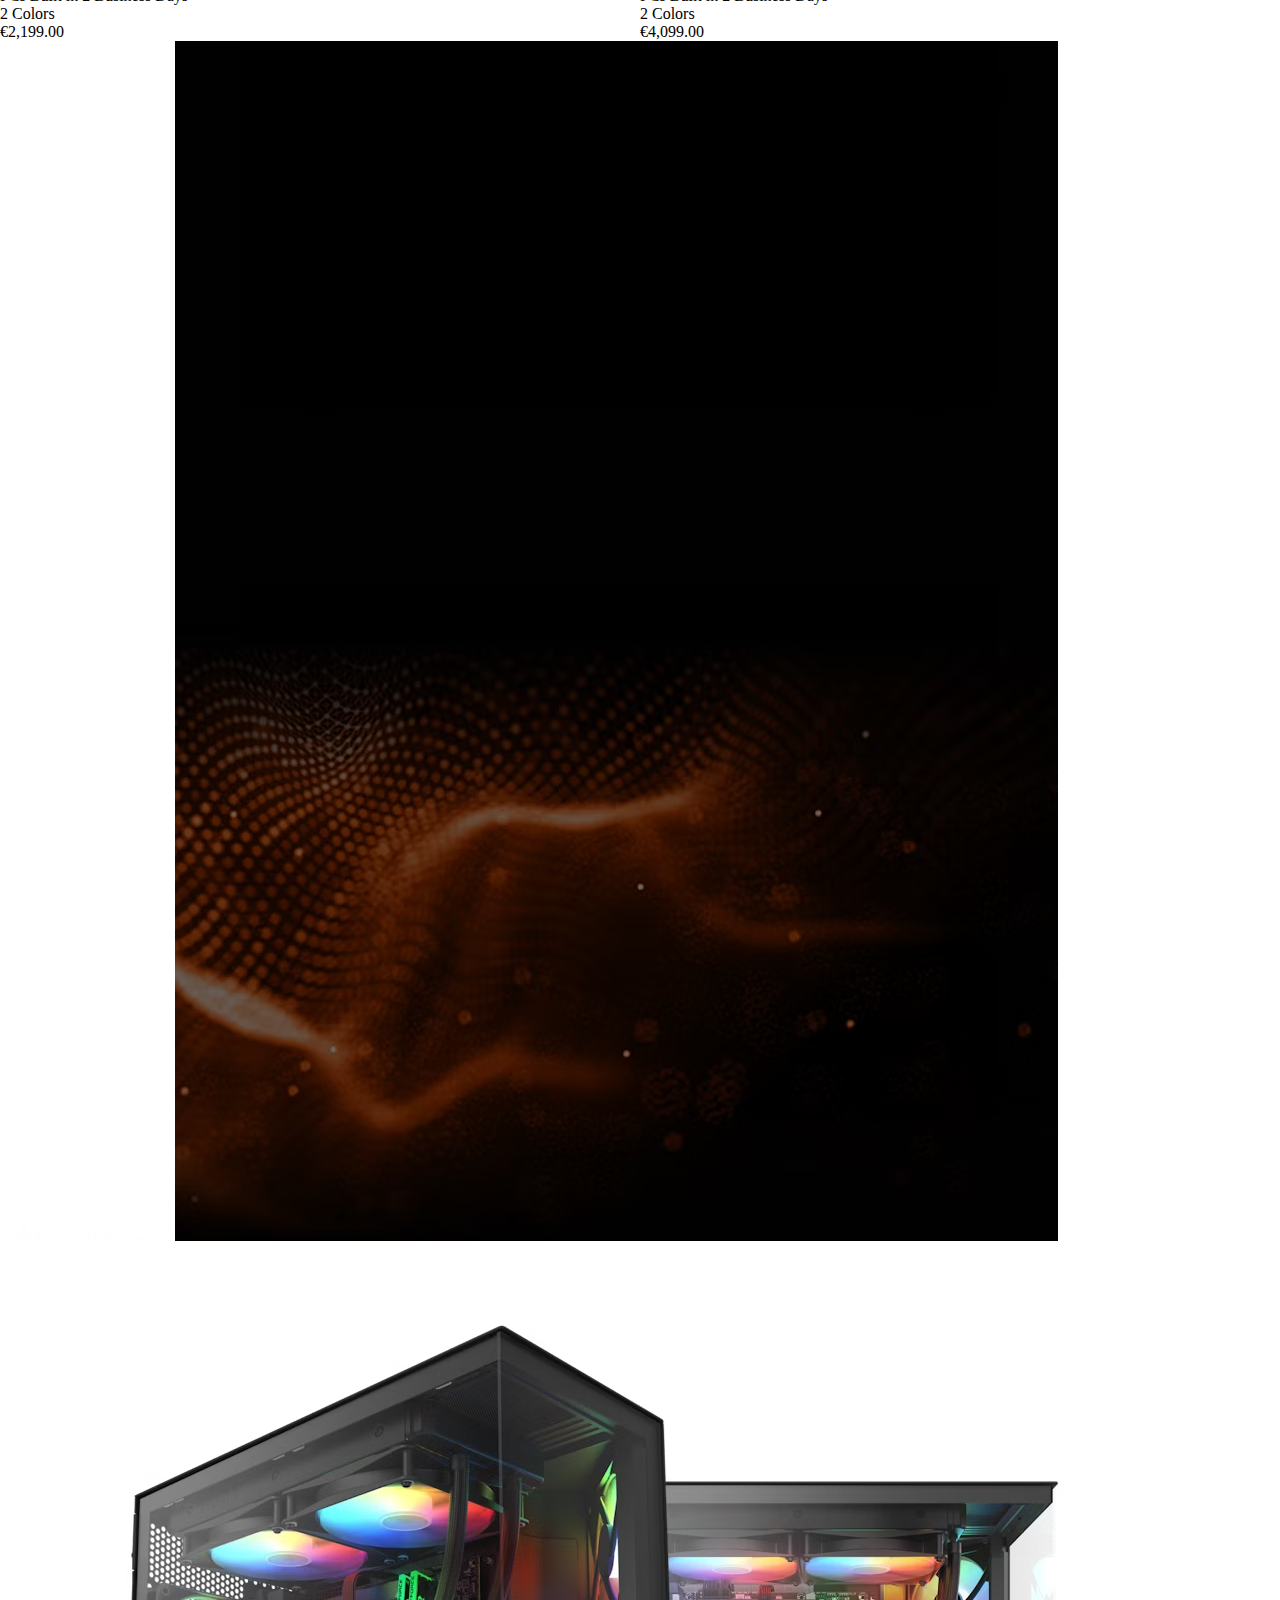
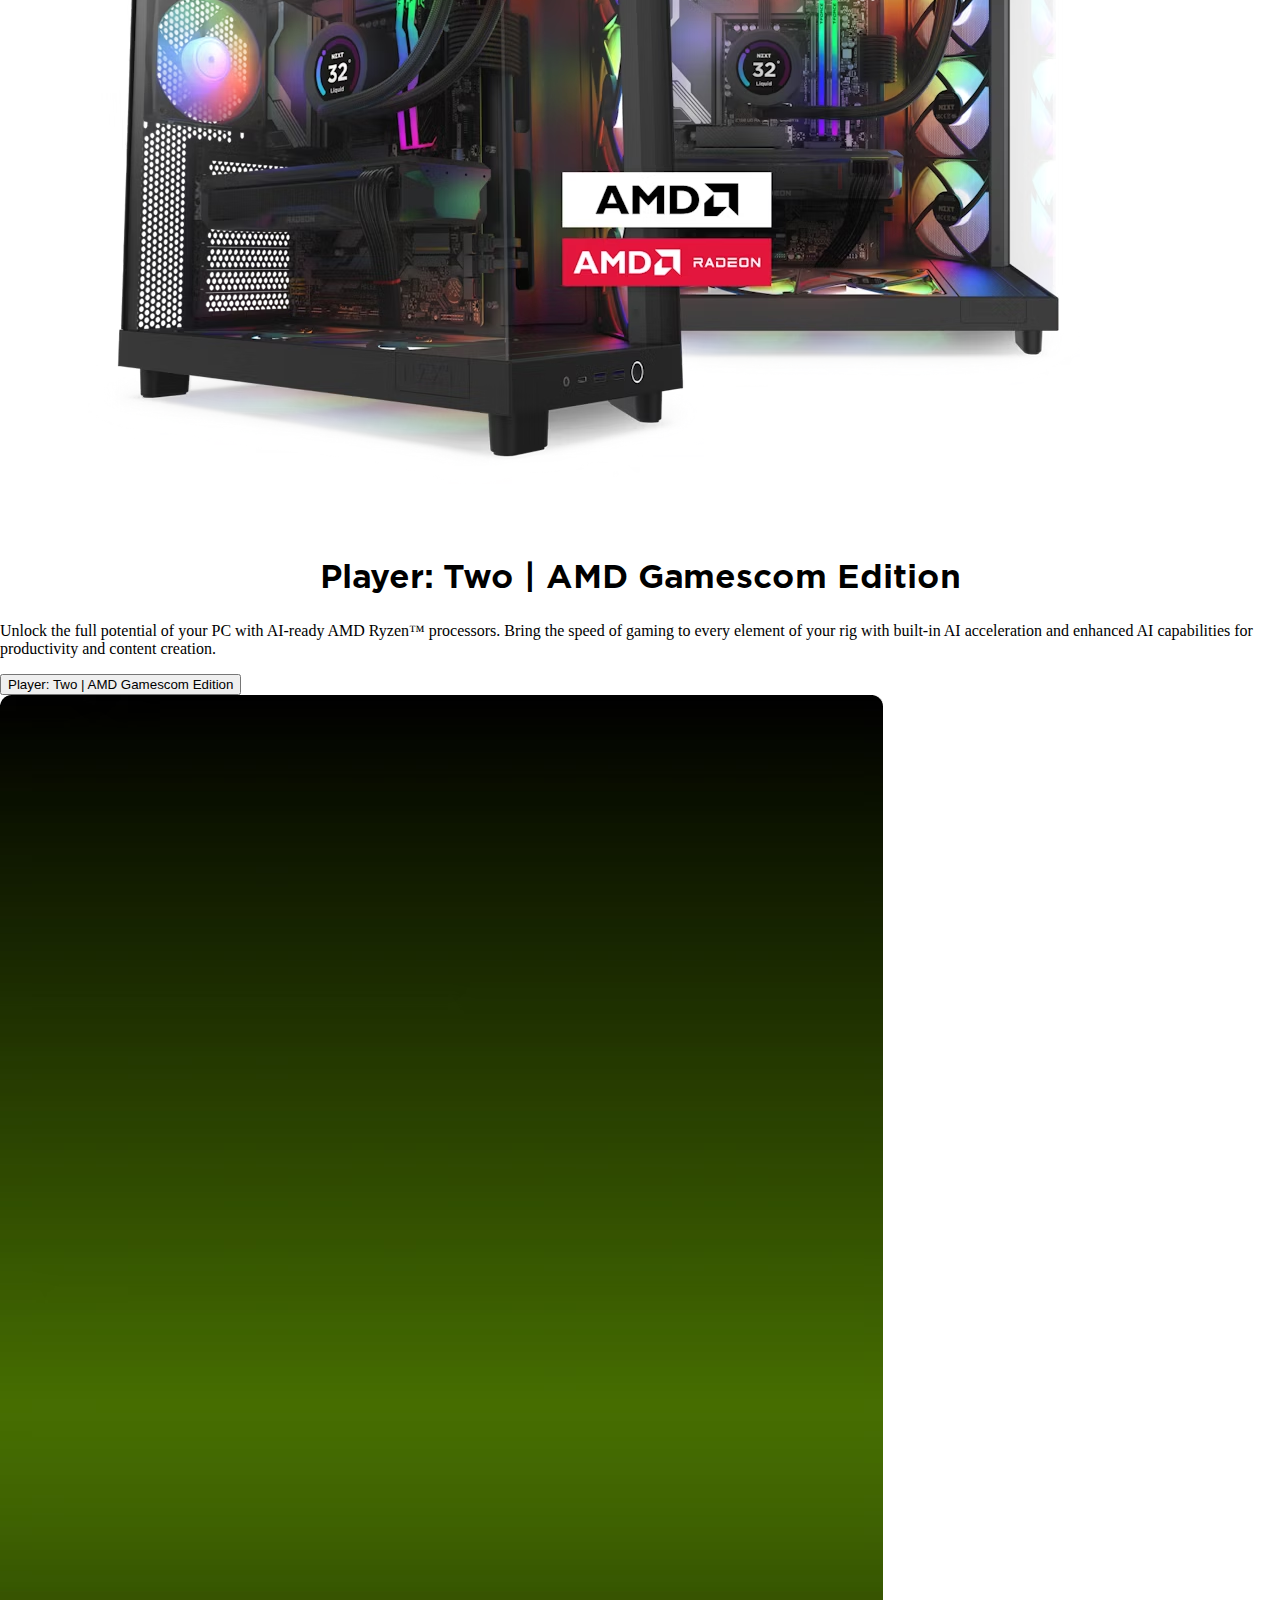
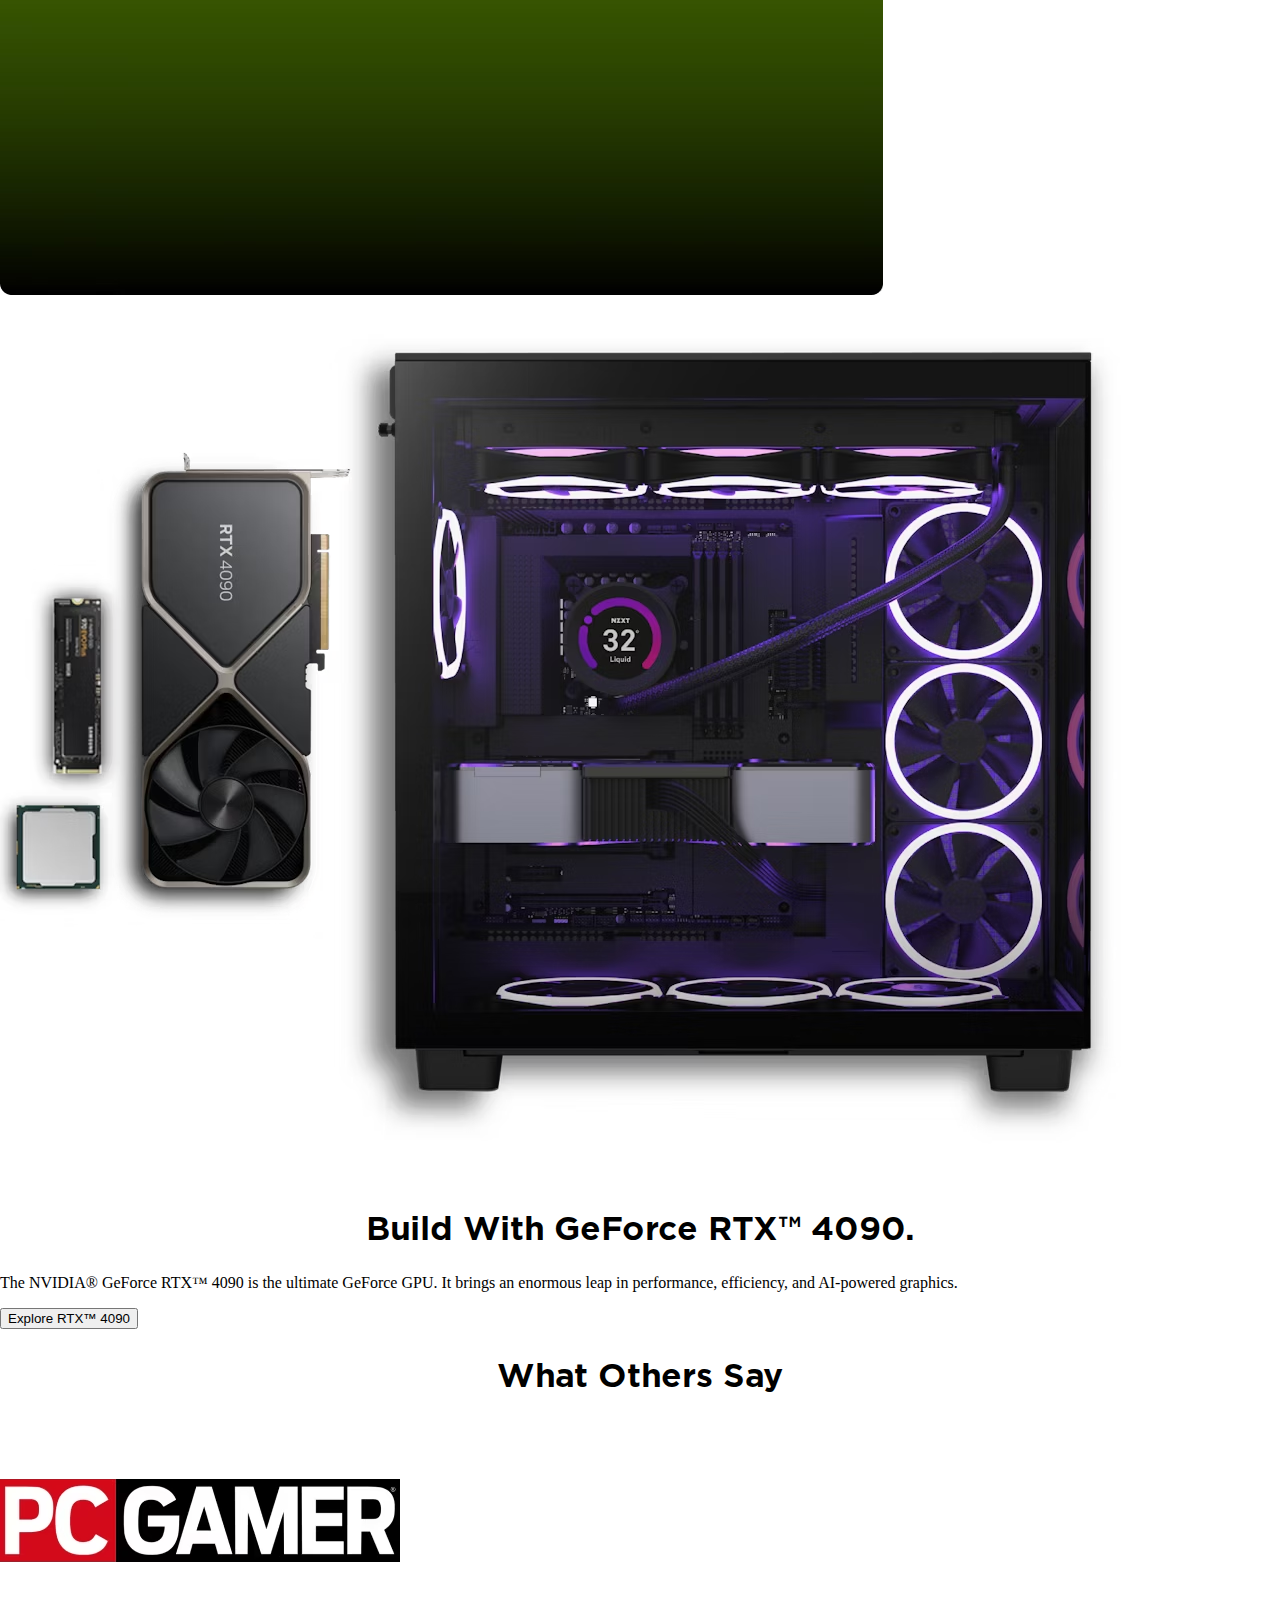
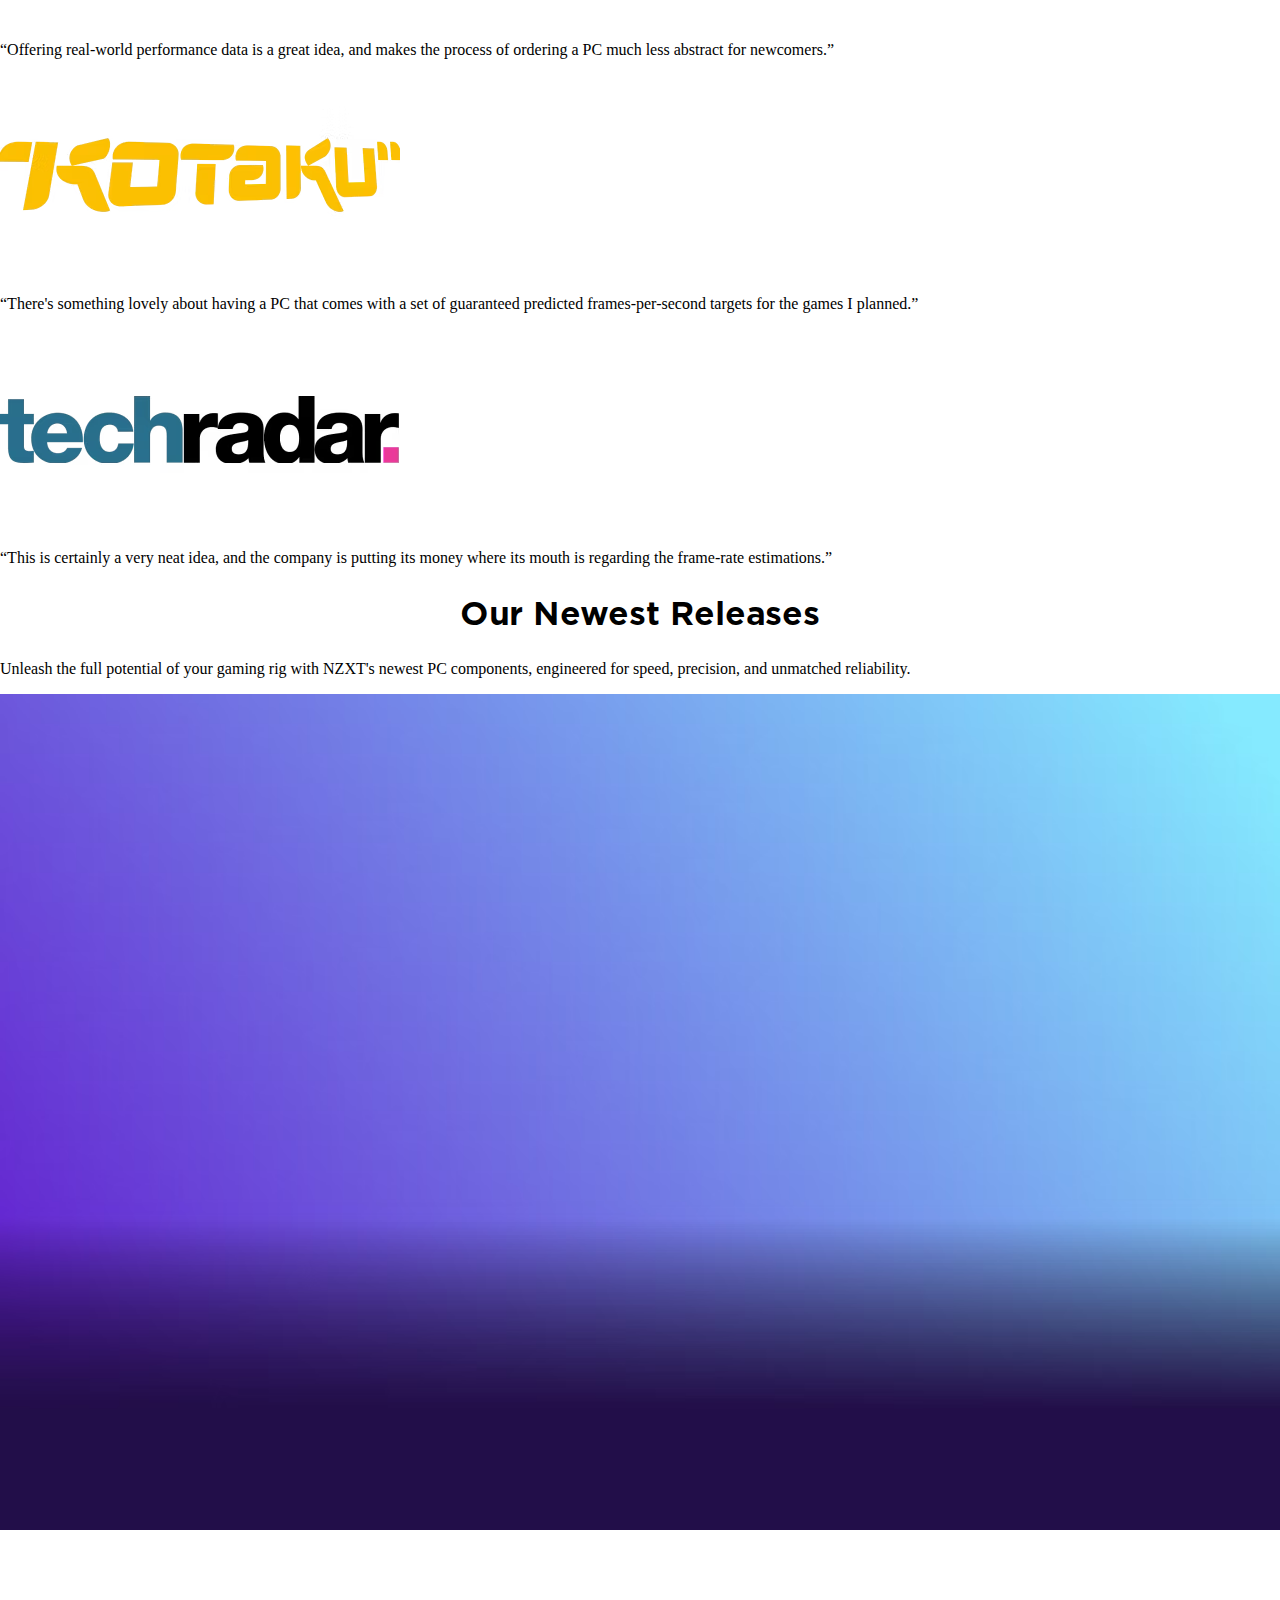
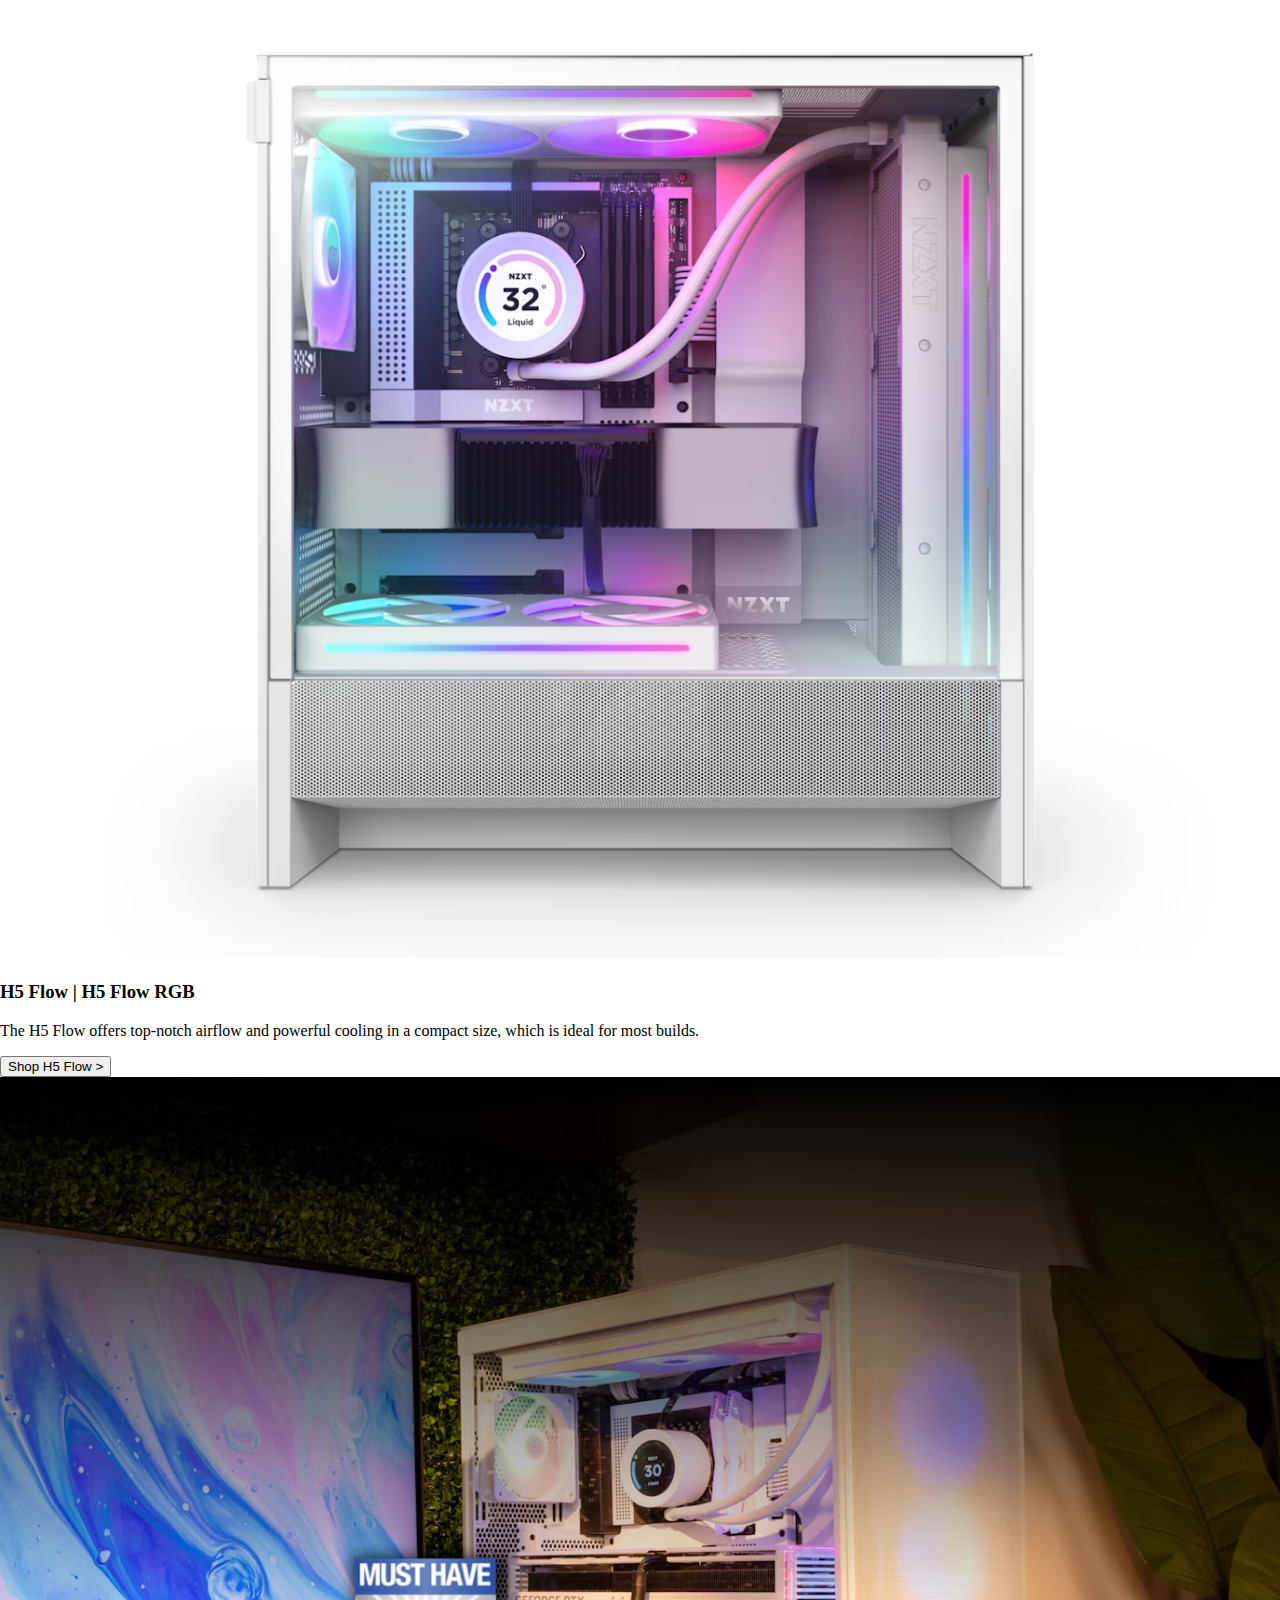
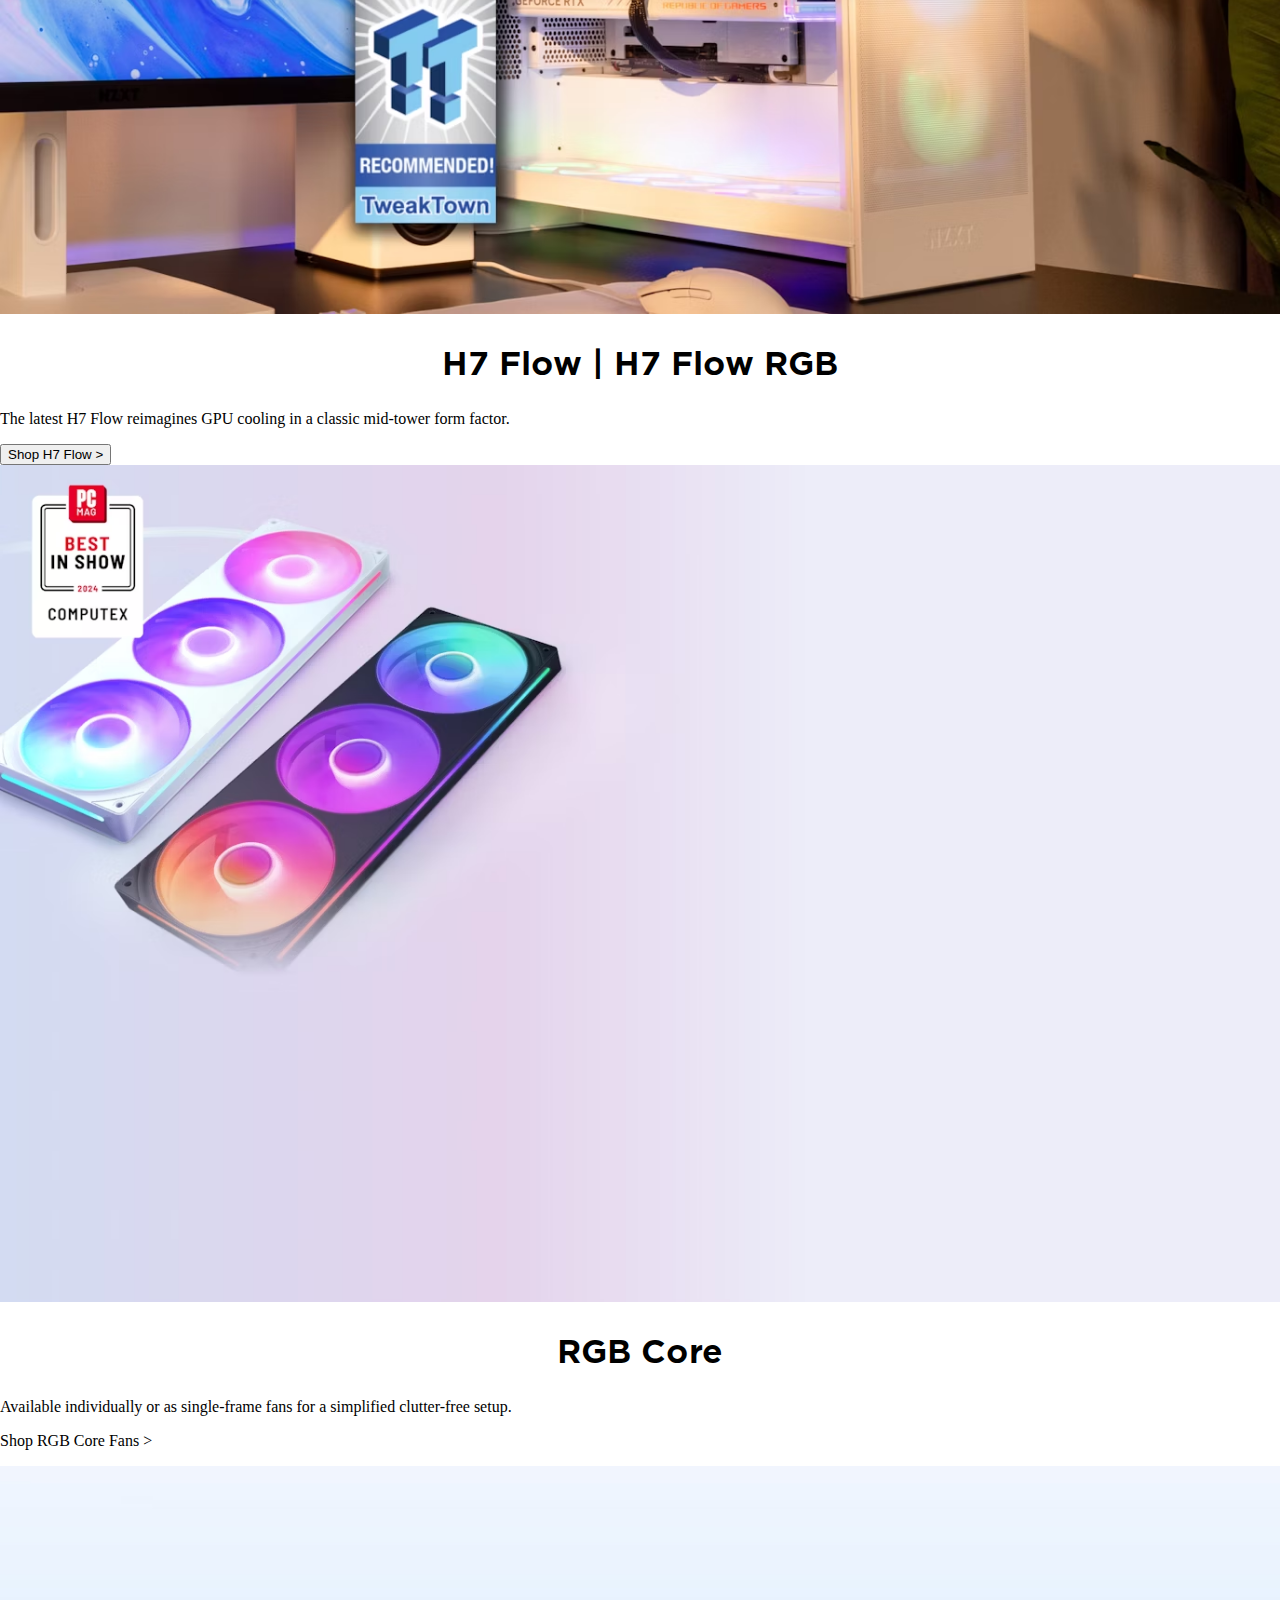
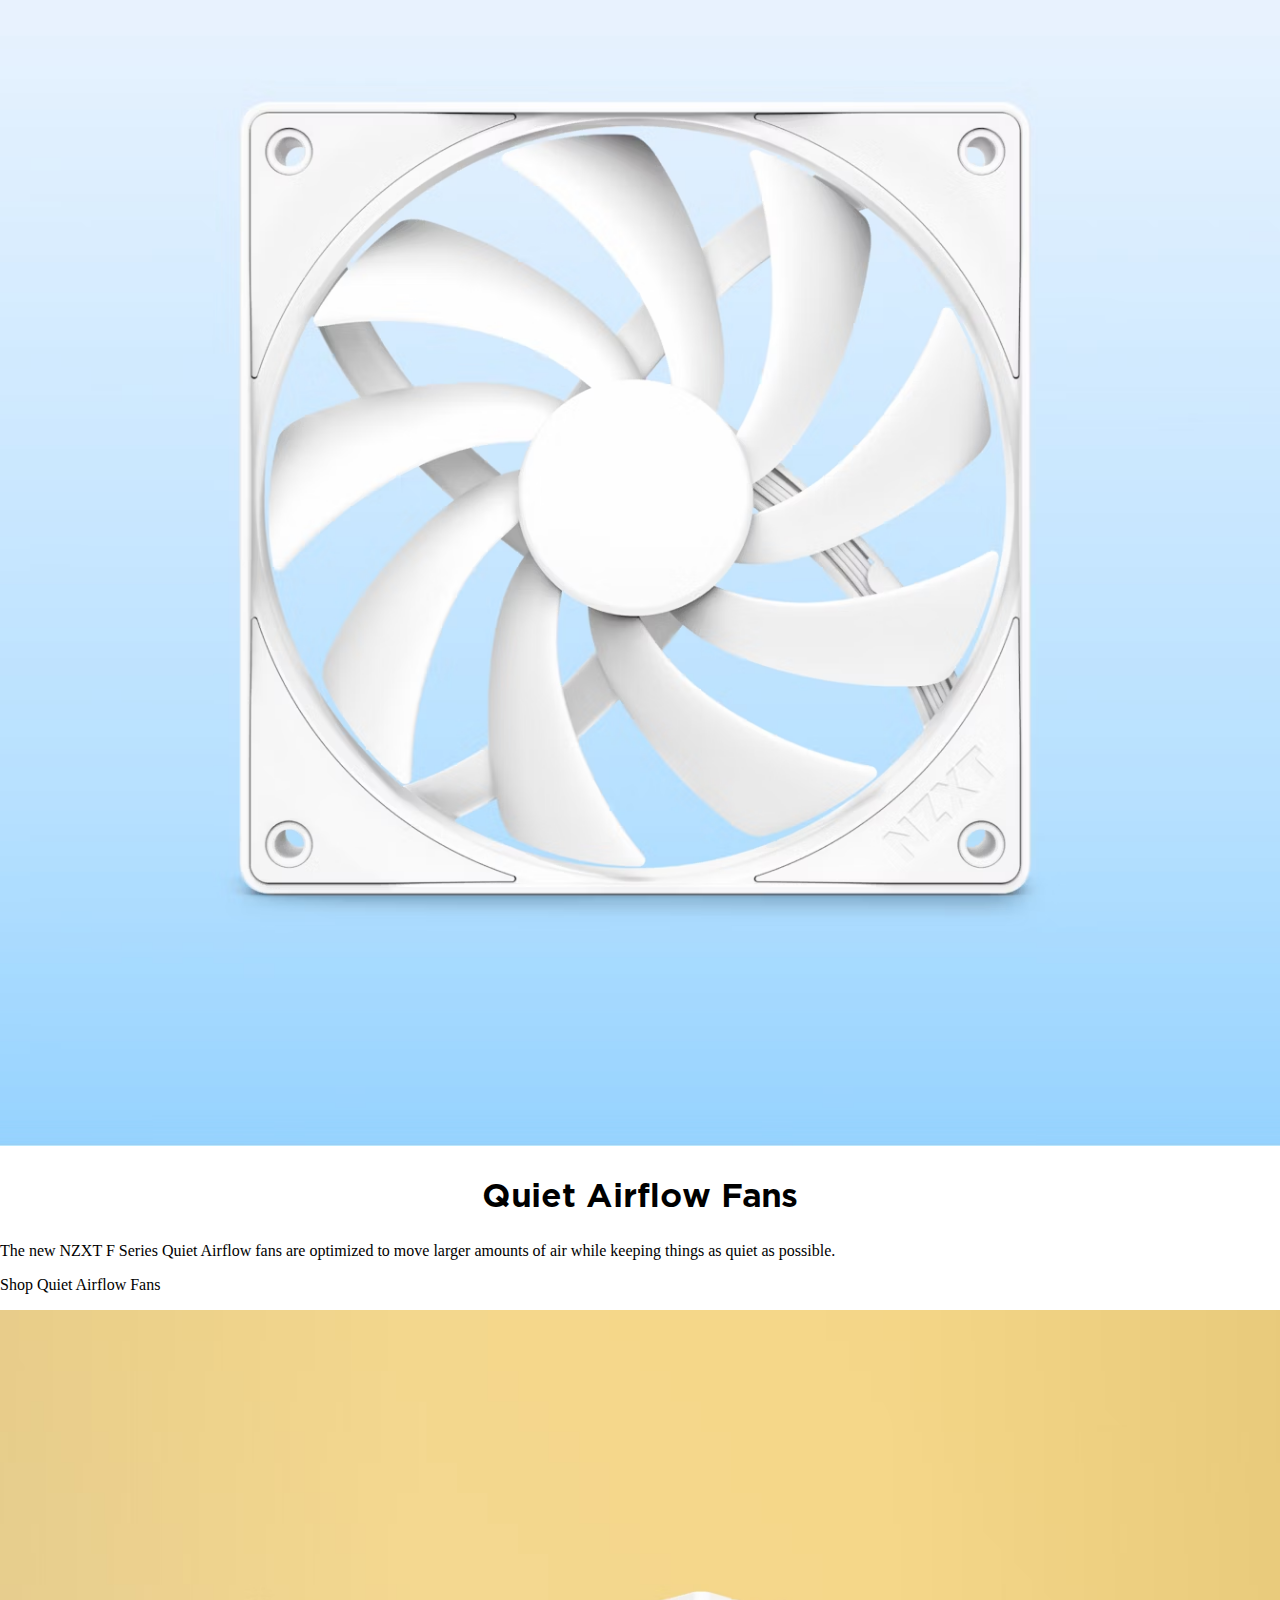
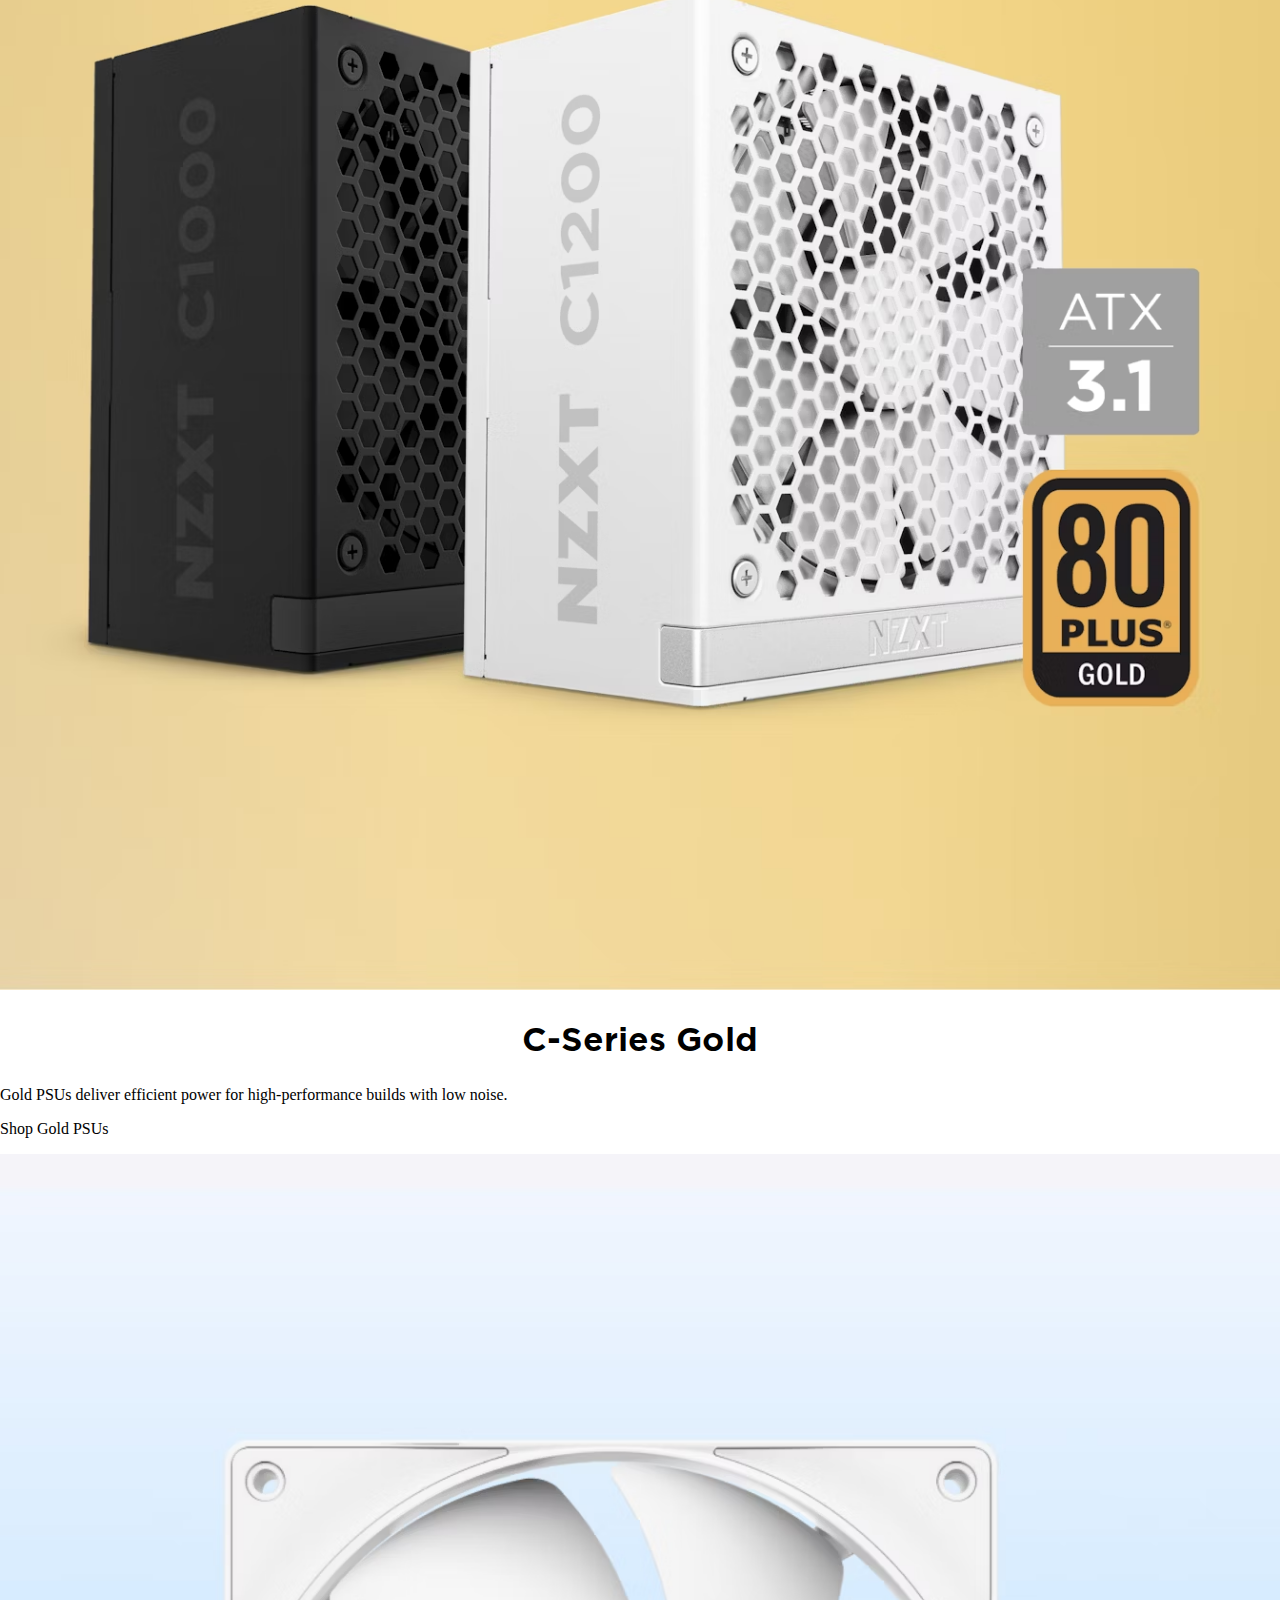
==== commit b499b11b: "Add files via upload" ====
--- a/index.html
+++ b/index.html
@@ -15,13 +15,13 @@
 </head>
 
 <body>
+	<p class="boventekst">All NZXT PCs are assembled with care in Germany</p>
 	<header>
-		<p>All NZXT PCs are assembled with care in Germany</p>
 		<nav>
-			<img src="icons/hamburger-menu.png" alt="">
-			<img src="images/nzxt-logo-png.png" alt="">
-			<img src="icons/vergrootglas.png" alt="">
-			<img src="icons/winkelmand.png" alt="">
+			<img class="hamburger" src="icons/hamburger-menu.png" alt="">
+			<img class="logo-web" src="images/nzxt-logo-png.png" alt="">
+			<img class="vergrootglas" src="icons/vergrootglas.png" alt="">
+			<img class="winkelmand" src="icons/winkelmand.png" alt="">
 		</nav>
 	</header>
 
@@ -33,13 +33,18 @@
 		<img src="images/home-pc.avif" alt="">
 	</section>
 
-	<section>
-		<h2>NZXT Prebuilt Gaming PCs</h2>
-		<p>We use the latest generation performance components and configurations to get you gaming, fast.</p>
-
-		<article>
-			<p>promotion</p>
-			<img src="images/h5-flow-rtx4060.avif" alt="">
+	<h2>NZXT Prebuilt Gaming PCs</h2>
+	<p>We use the latest generation performance components and configurations to get you gaming, fast.</p>
+
+	<section class="producten">
+
+		<article>
+			<ul>
+				<li>
+					<p>Promotion</p>
+					<img src="images/h5-flow-rtx4060.avif" alt="">
+				</li>
+			</ul>
 			<h3>Player: One</h3>
 			<p>H5 Flow RTX 4060 Prebuilt Gaming PC</p>
 			<p>Ships by 16.09.24</p>
@@ -49,8 +54,12 @@
 		</article>
 
 		<article>
-			<p>New</p>
-			<img src="images/player-two-h6-flow.avif" alt="">
+			<ul>
+				<li>
+					<p class="new-banner">New</p>
+					<img src="images/player-two-h6-flow.avif" alt="">
+				</li>
+			</ul>
 			<h3>Player: Two</h3>
 			<p>H6 Flow RTX 4070 SUPER Prebuilt Gaming PC</p>
 			<p>Ships by 16.09.24</p>
@@ -105,7 +114,7 @@
 
 	</section>
 
-	<section>
+	<section class="amd-pc">
 		<img src="images/nzxt-amd-logo.avif" alt="">
 		<img src="images/nzxt-amd-background.avif" alt="">
 		<img src="images/nzxt-amd-pc.avif" alt="">
--- a/styles/style.css
+++ b/styles/style.css
@@ -50,11 +50,33 @@
 	margin: 0;
 }
 
-header img {
-	max-width: 5em;
+header {
+	margin: 0;
+	padding: .9em;
+	position: fixed;
+	z-index: 1000;
+	width: 100%;
+	background-color: white;
+	top: 2.7em;
+  }
+
+.vergrootglas {
+	max-width: 1.5em;
 }
 
-header p {
+.winkelmand {
+max-width: 1.5em;
+}
+
+.hamburger {
+max-width: 1.2em;
+}
+
+.logo-web {
+	max-width: 3.7em;
+}
+
+.boventekst {
 	font-family: 'gothamssm_light';
 	background-color: var(--color-primary);
 	color: white;
@@ -62,6 +84,11 @@
 	margin-top: 0;
 	font-size: 80%;
 	text-align: center;
+	padding-bottom: 1.2em;
+	position: fixed;
+    top: 0;
+    width: 100%;
+	z-index: 1000;
 }
 
 img {
@@ -70,14 +97,16 @@
 }
 
 .promo-home {
+	margin-top: 6.3em;
 	background-image: url('../images/home-bg-promo.avif');
-	background-size: 500%;
+	background-size: 600%;
 	background-position: center;
-	height: 600px;
+	height: 650px;
 	width: 100%;
 	color: white;
 	font-family: 'gothamssm_medium';
 	text-align: center;
+	padding-top: 1em;
 }
 
 .promo-afb {
@@ -96,8 +125,72 @@
 	border-radius: 7px;
 }
 
-section h2 {
+.promo-home p {
+	margin-bottom: 2em;
+}
+
+h2 {
 	font-family: 'gothamssm_bold';
 	font-size: xx-large;
 	text-align: center;
-}+}
+
+li {
+    position: relative;
+    list-style-type: none; 
+	background-color: rgb(245, 245, 245);
+}
+
+
+li p {
+    position: absolute;
+    left: 0;
+    top: 0;
+    margin: 0;
+    padding: .2em;
+	background-color: rgb(130, 222, 139);
+	padding: 0.4em .6em;
+	border-radius: 7px;
+	font-family: 'gothamssm_medium';
+	font-size: small;
+
+}
+
+.new-banner {
+	position: absolute;
+    left: 0;
+    top: 0;
+    margin: 0;
+    padding: .2em;
+	background-color: rgb(37, 98, 234);
+	padding: 0.4em .6em;
+	border-radius: 7px;
+	font-family: 'gothamssm_medium';
+	font-size: small;
+	color: white;
+}
+
+
+.producten {
+	display: flex;
+	flex-wrap: wrap; /* Zorgt ervoor dat artikelen naar een nieuwe regel worden verplaatst als er niet genoeg ruimte is */
+	gap: 1em;
+  }
+  
+  article {
+	flex: 1 1 calc(50% - 1em); /* Zorg ervoor dat elk artikel 50% van de breedte krijgt, min de gap ruimte */
+	box-sizing: border-box; /* padding en borders worden meegeteld bij de breedte en hoogte */
+	max-width: calc(50% - 1em); /* Zorg ervoor dat elk artikel niet breder wordt dan 50% van de container minus de gap */
+  }
+  
+  article img {
+	display: block;
+	width: 100%; 
+	height: auto; 
+  }
+  
+  article p {
+	margin: 0;
+  }
+
+  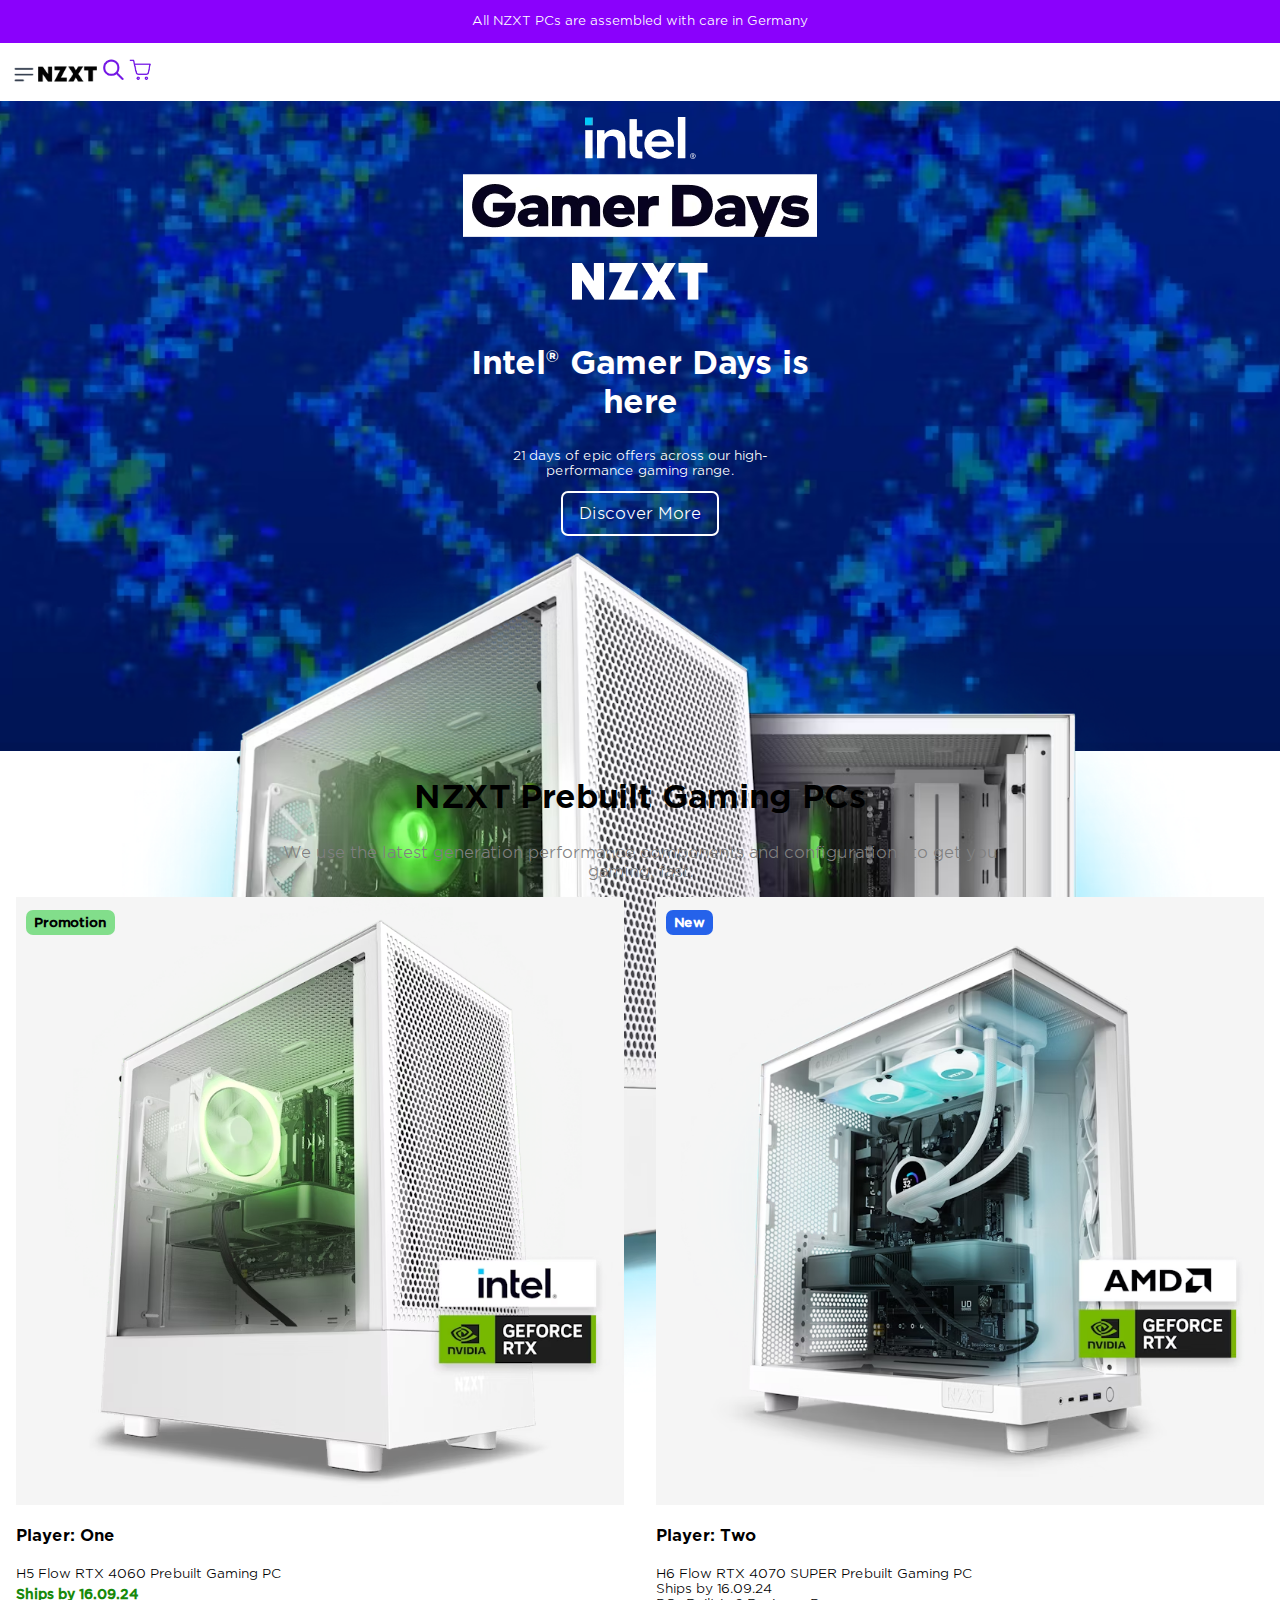
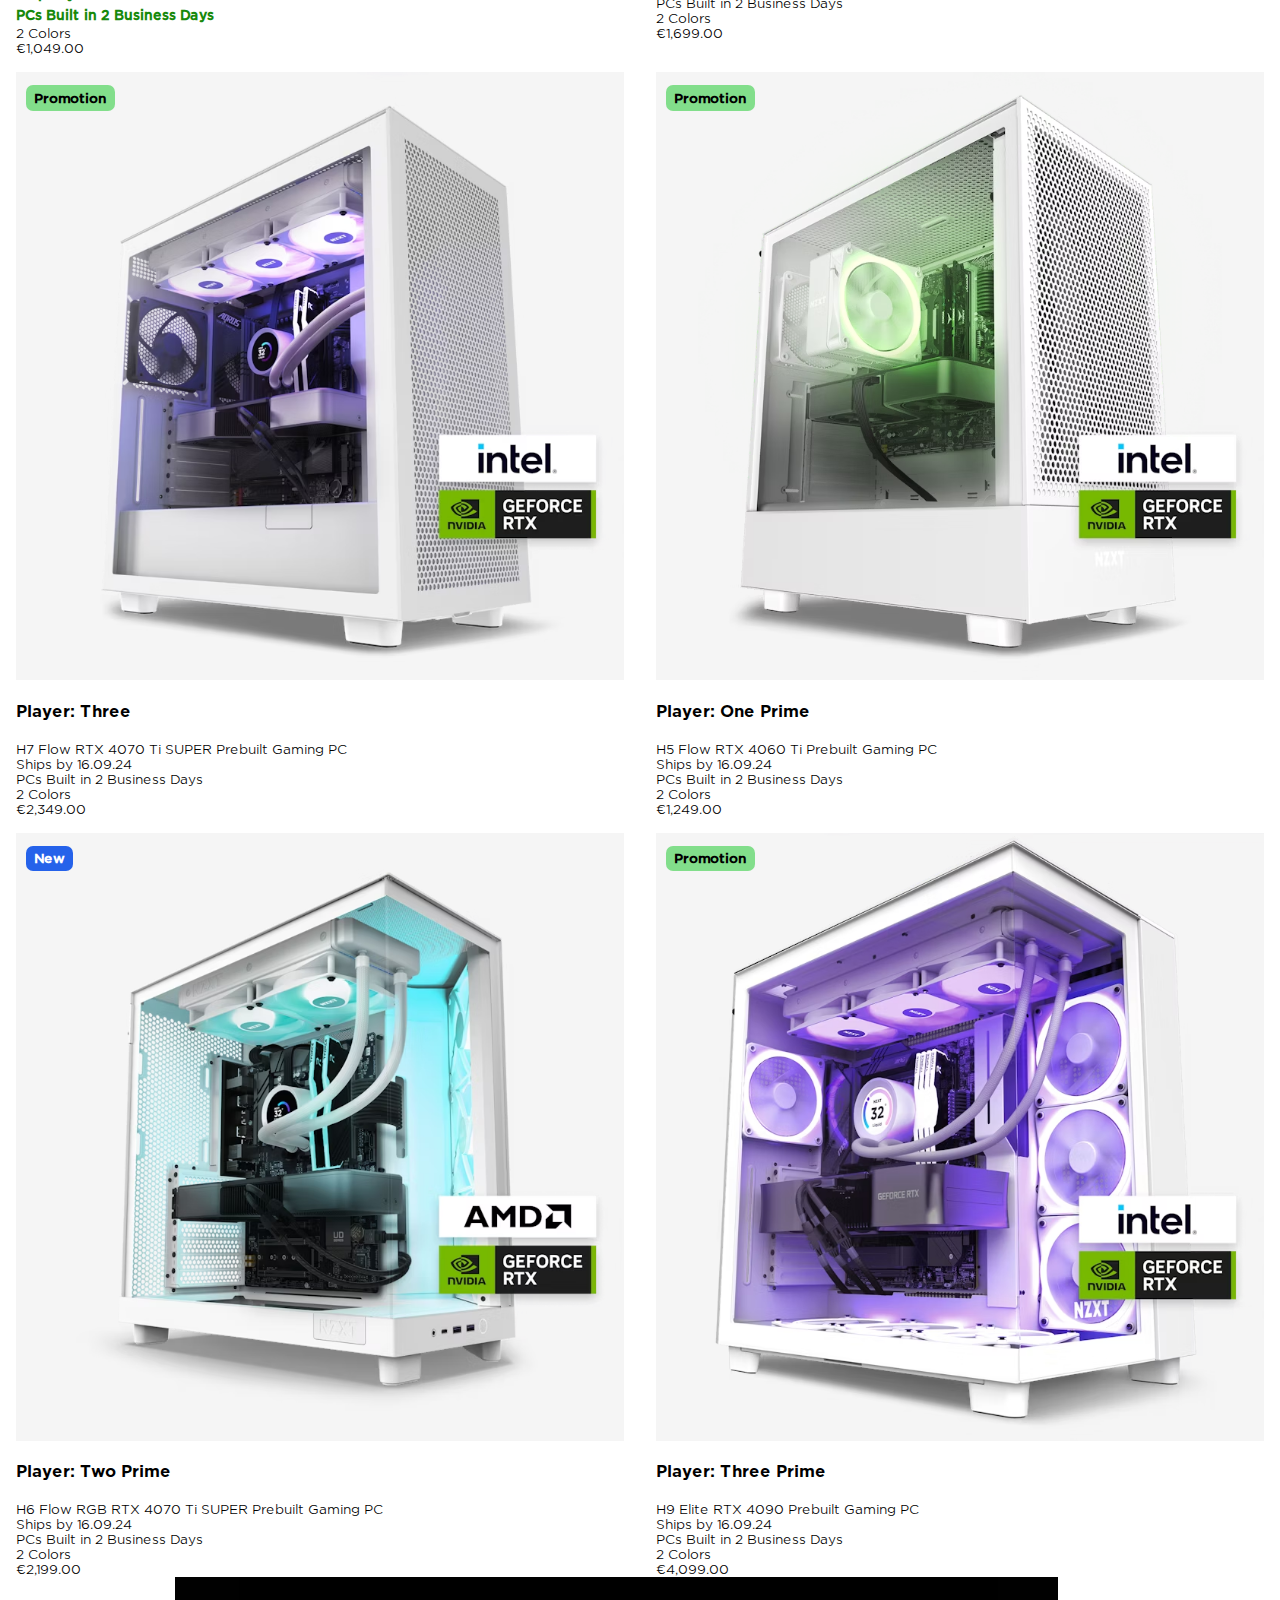
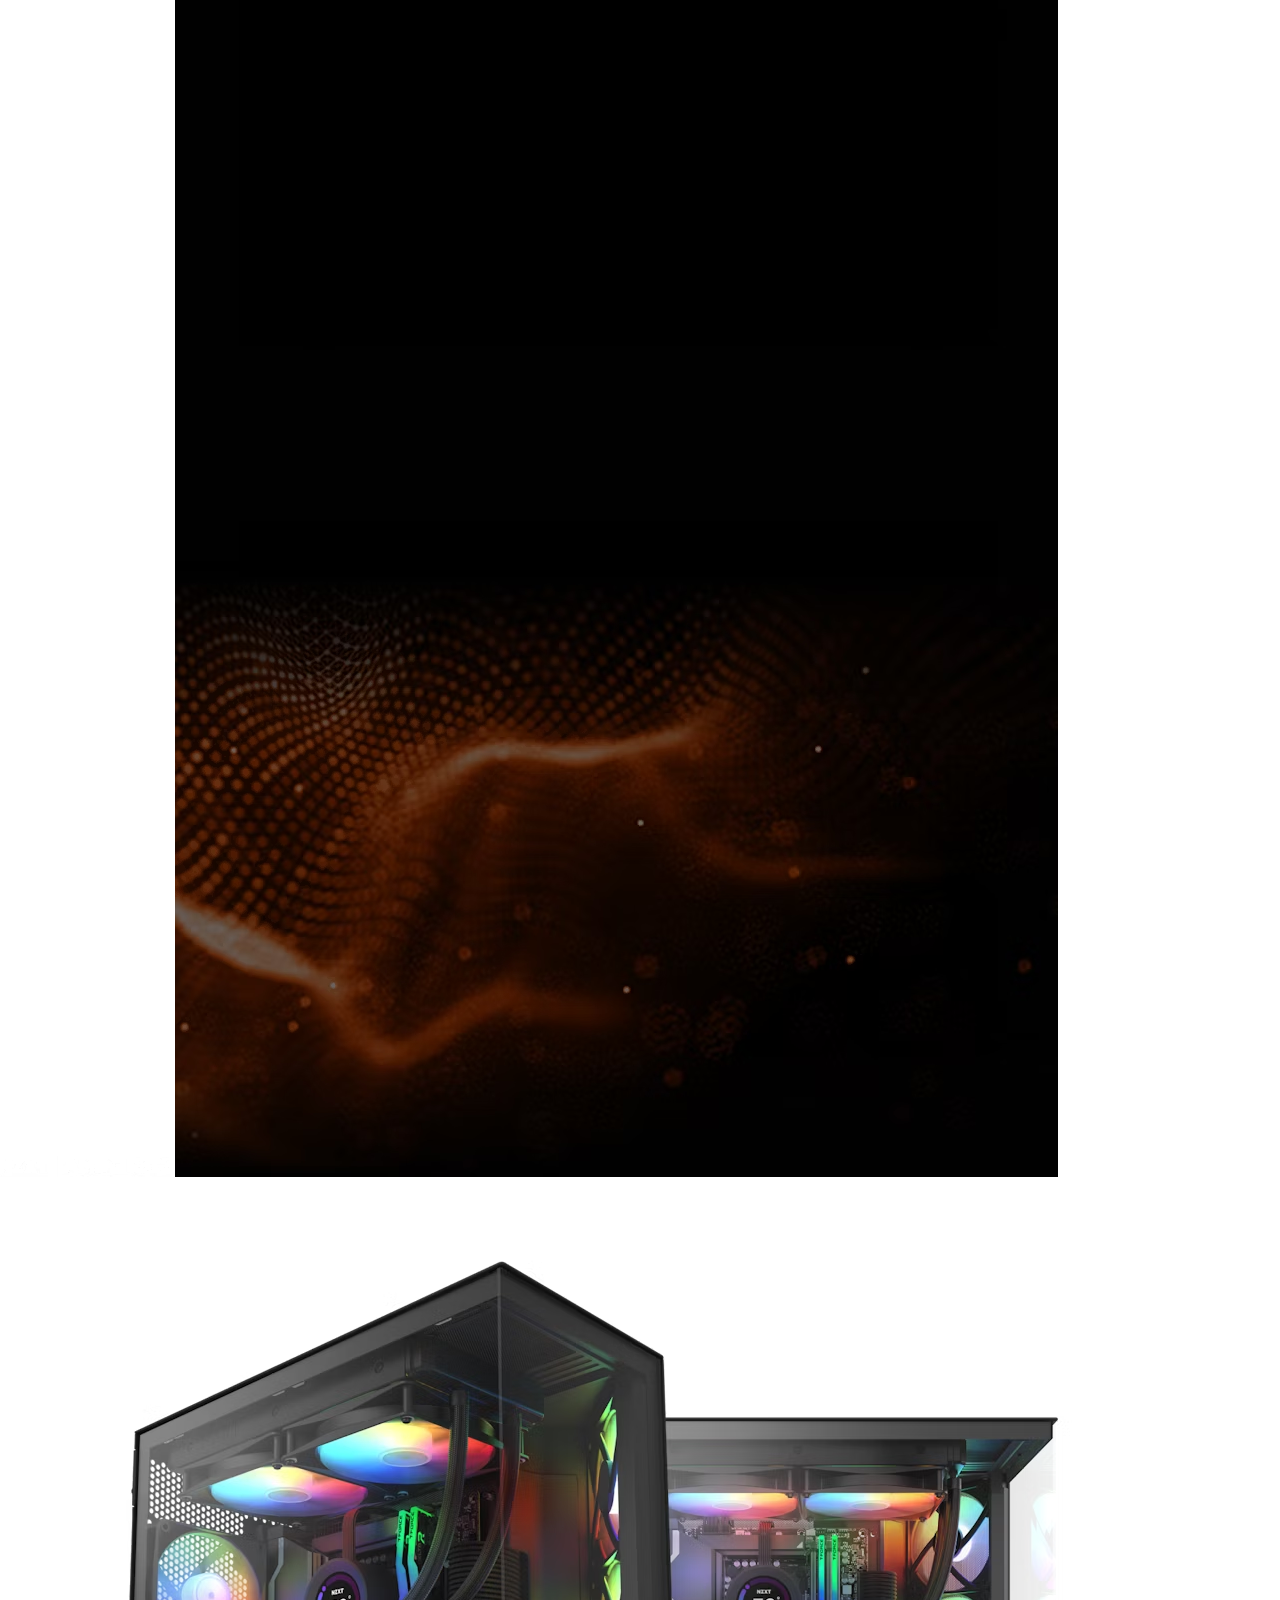
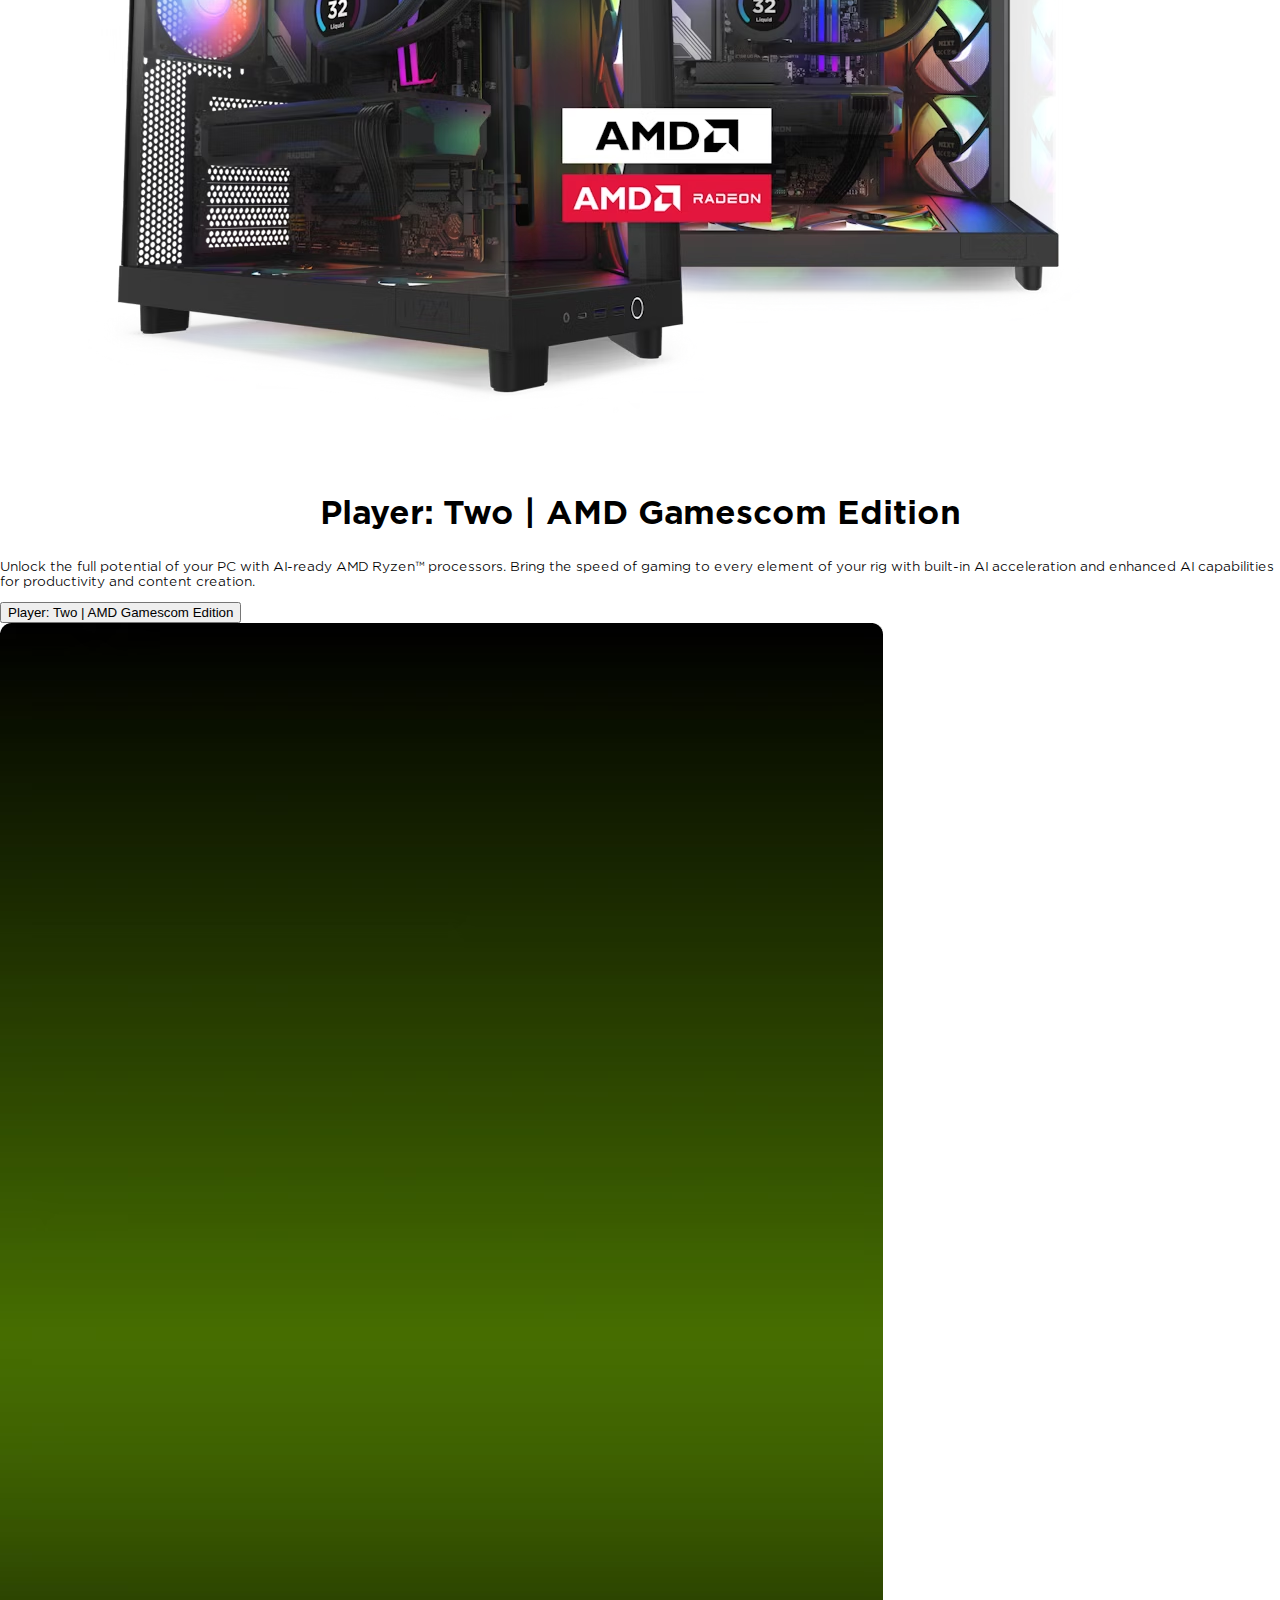
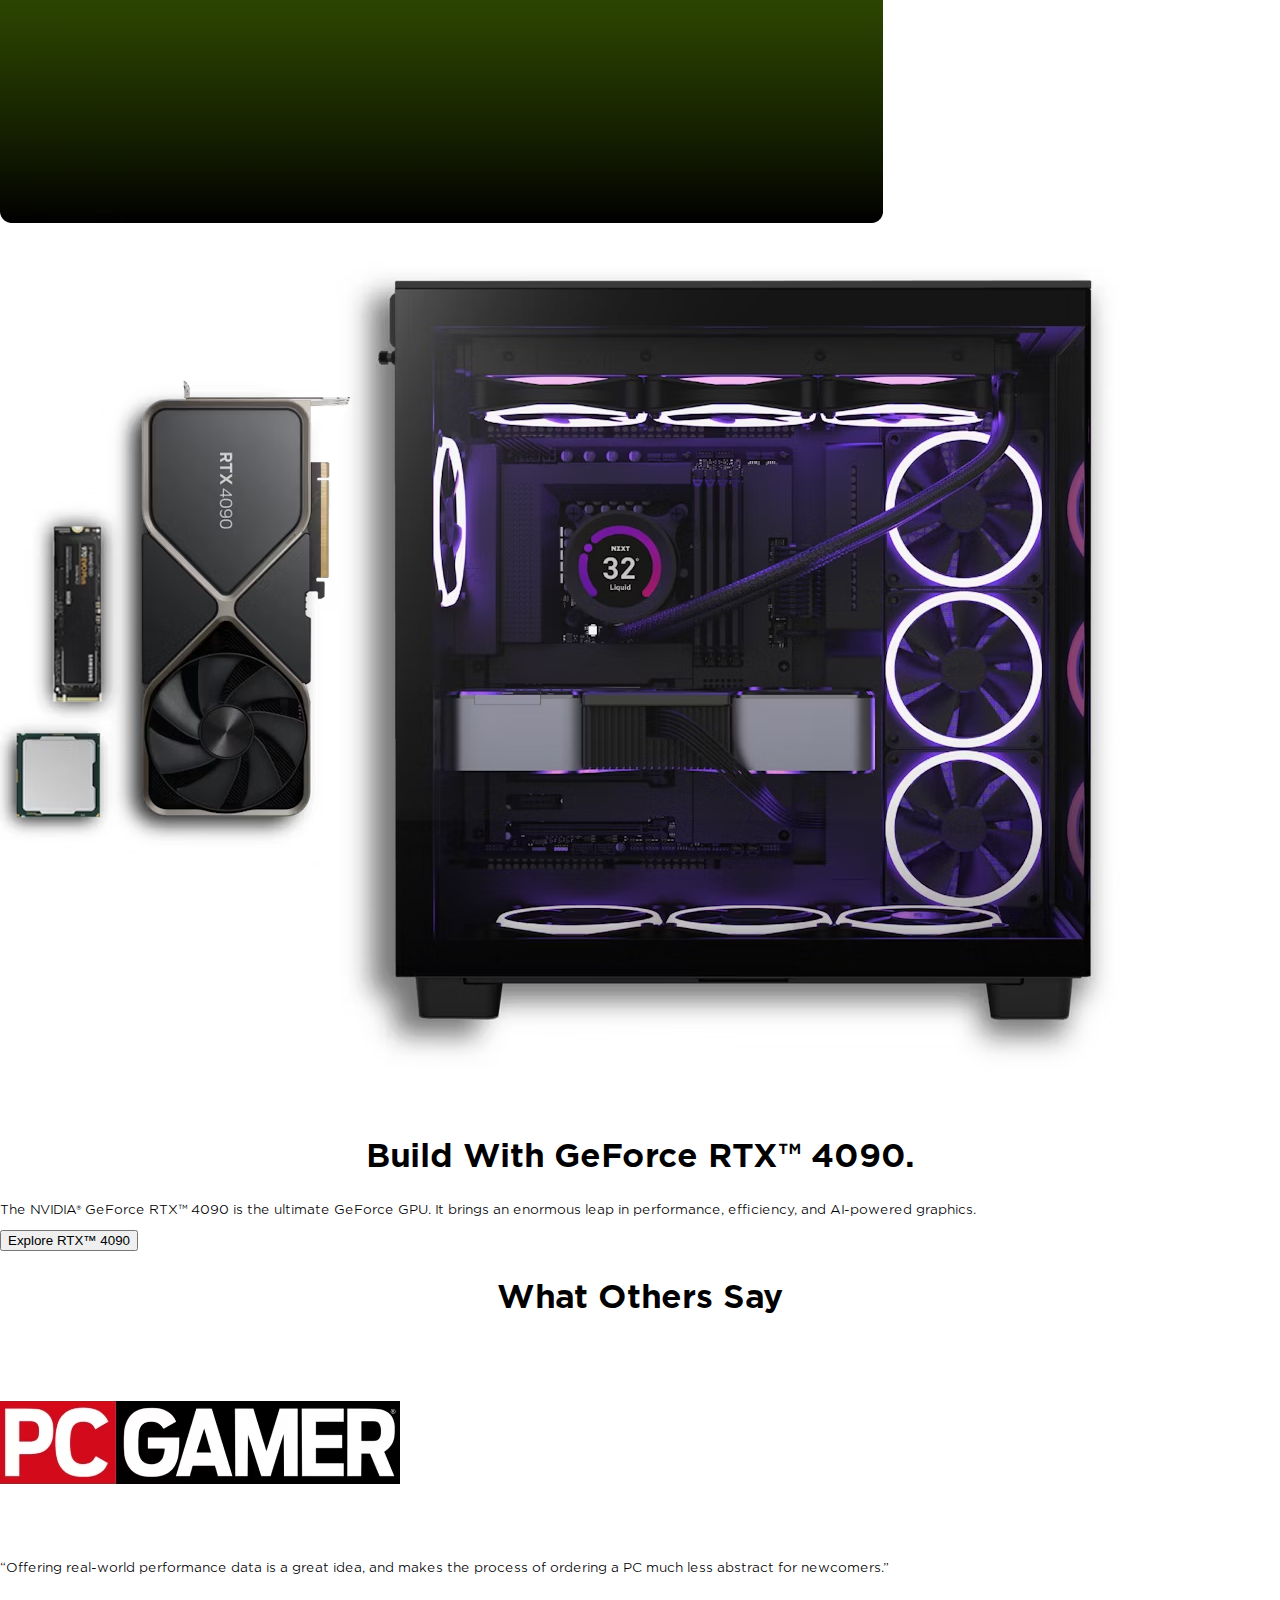
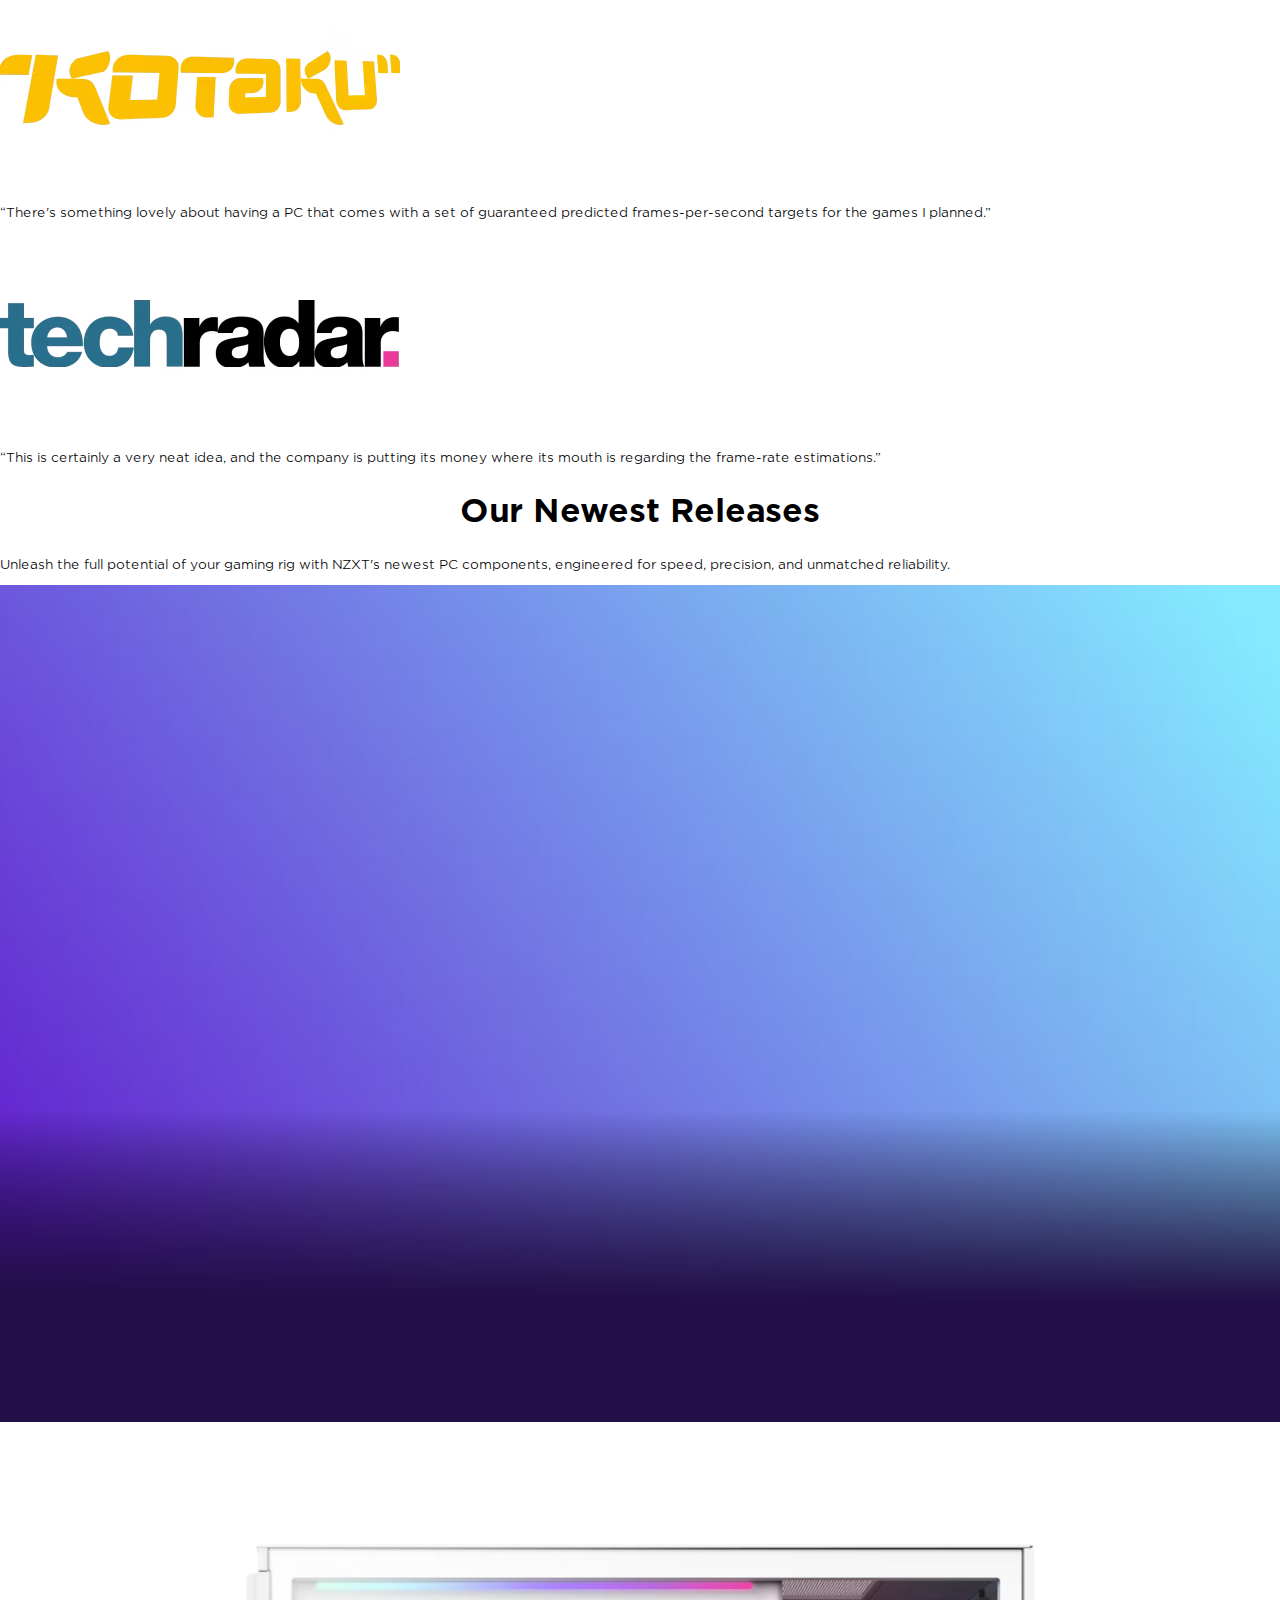
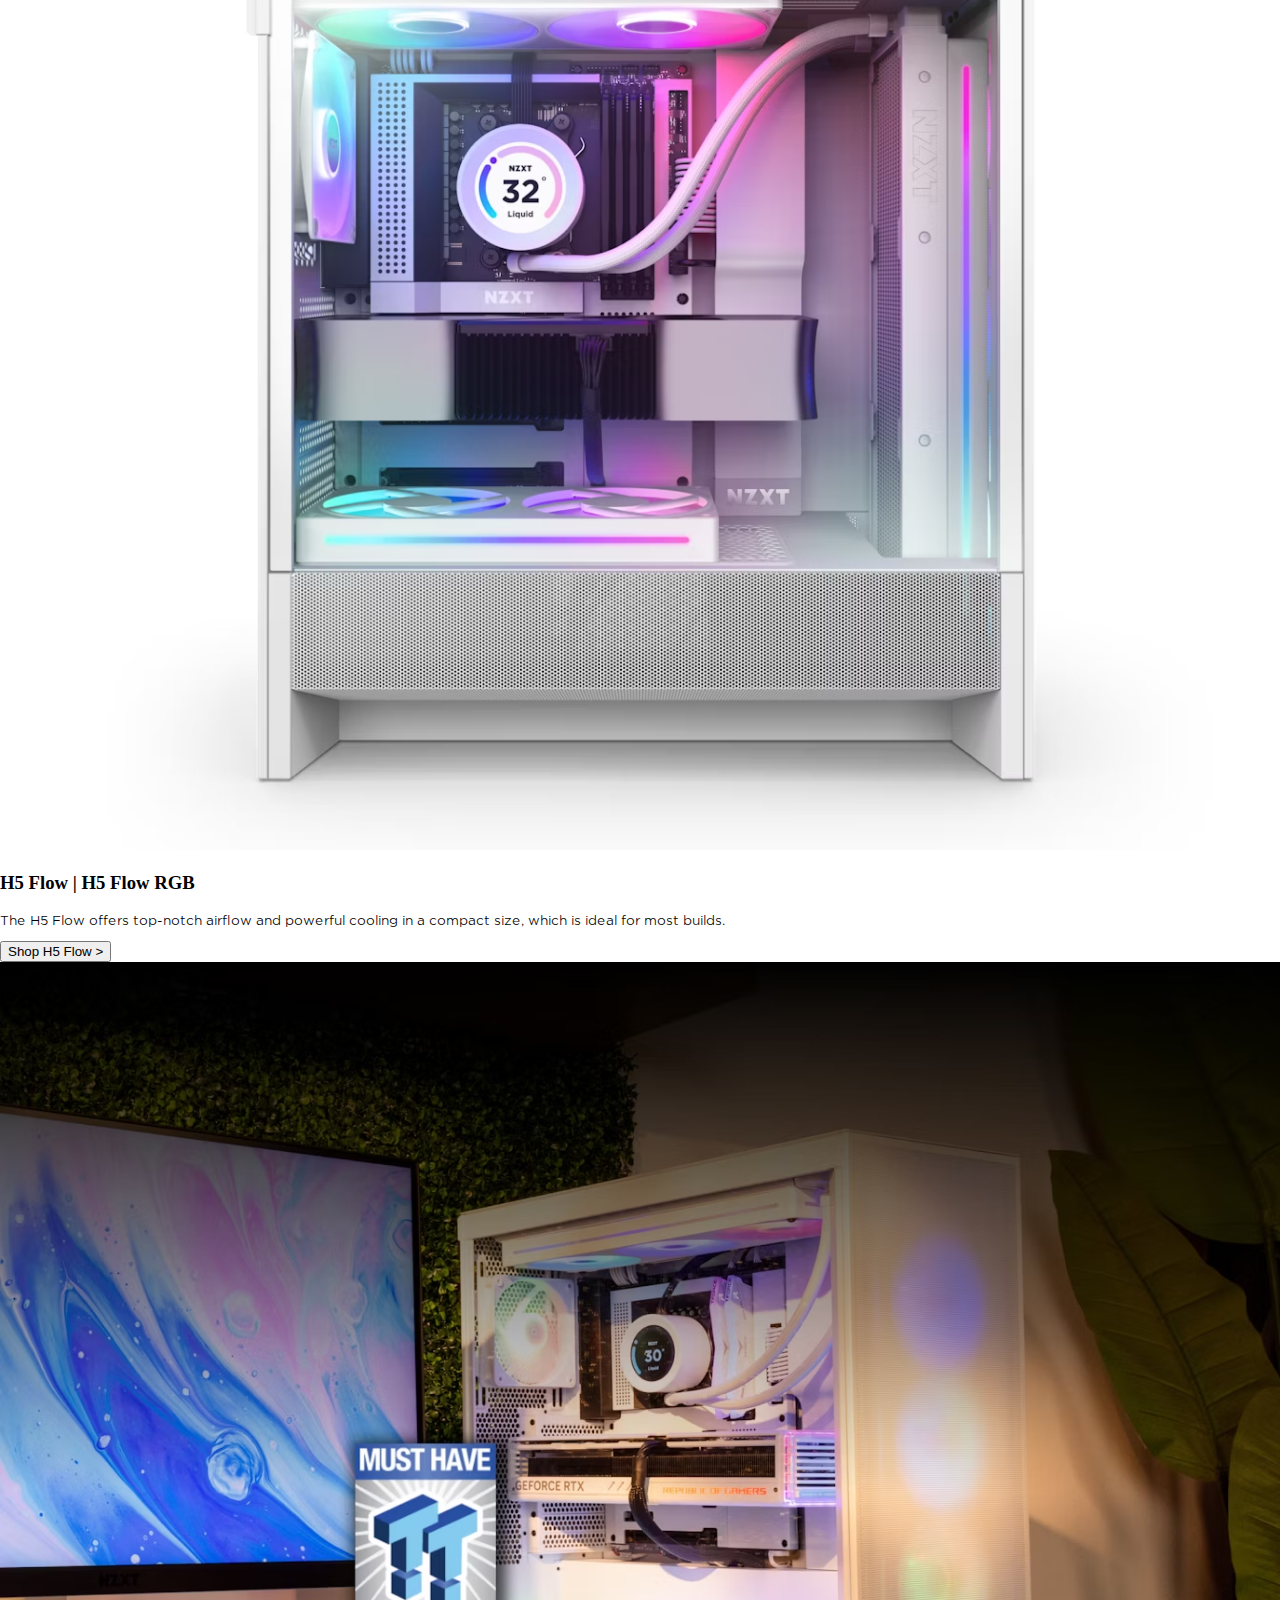
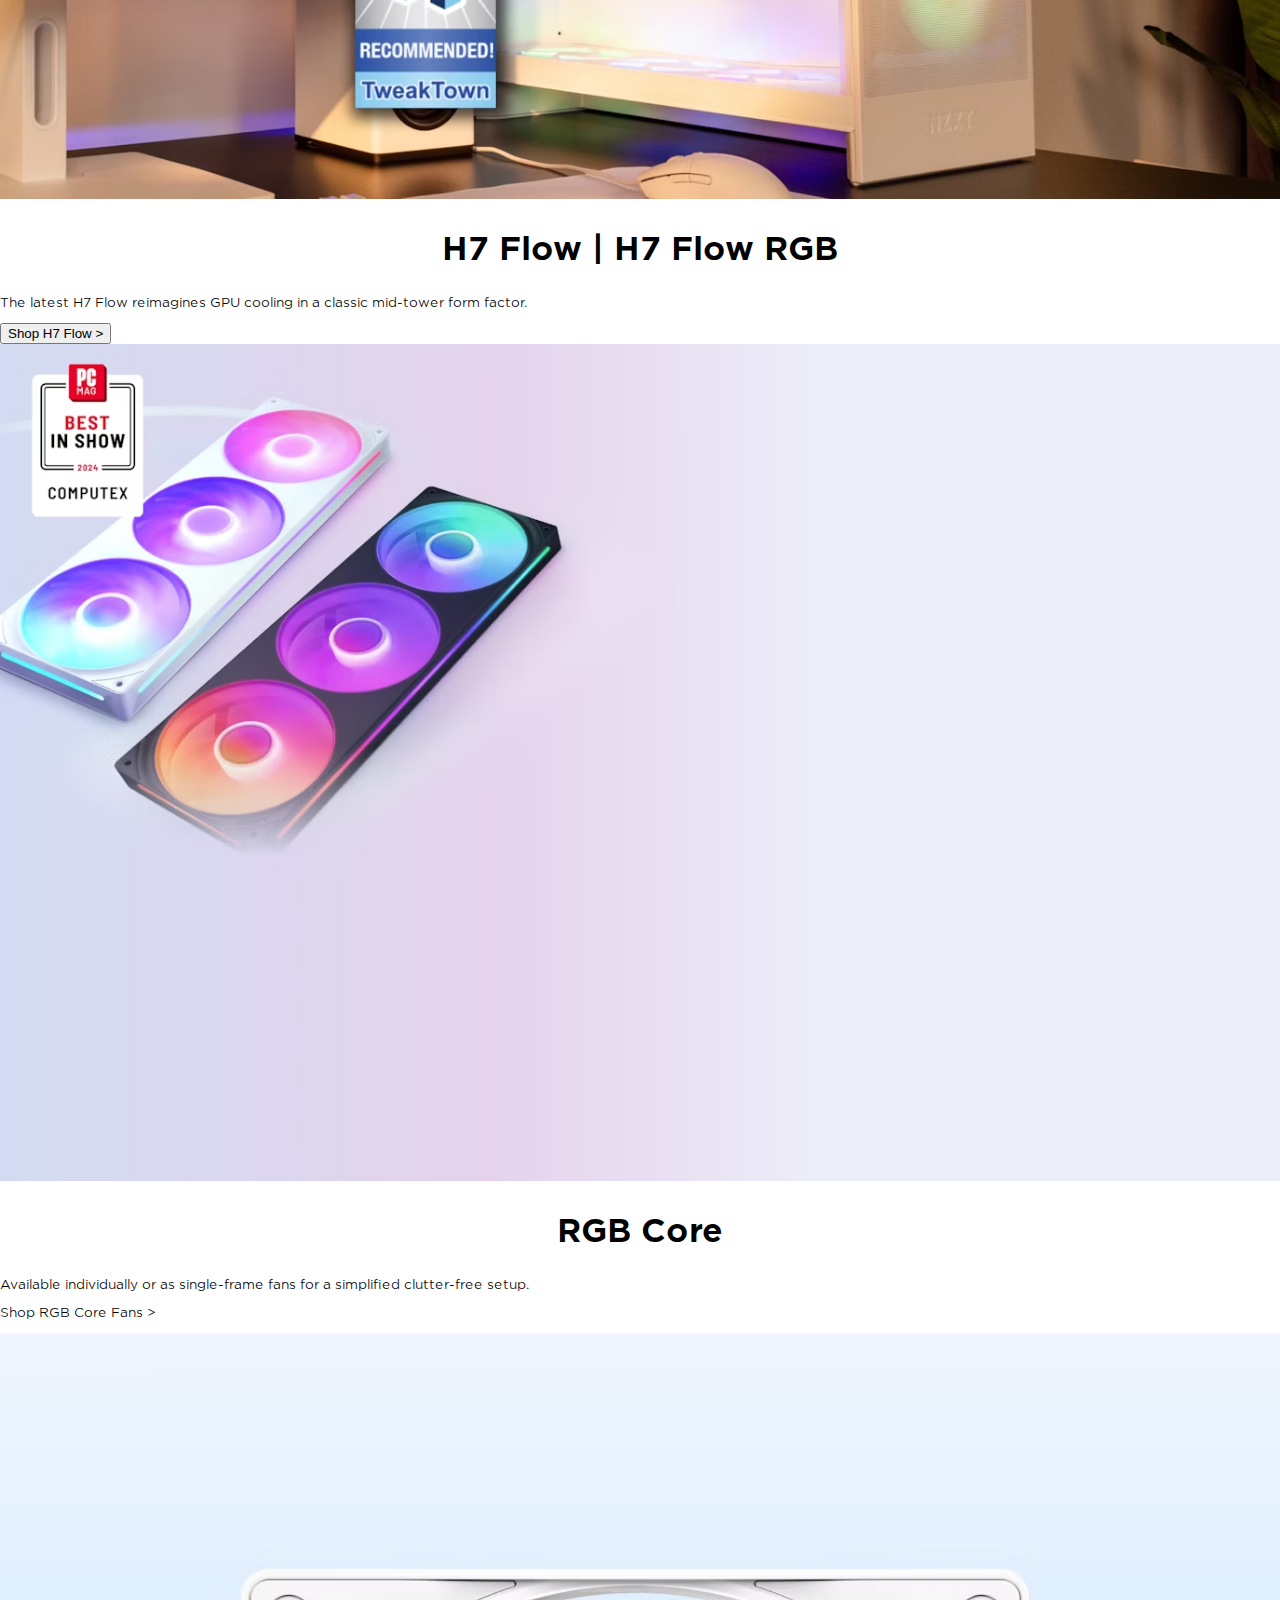
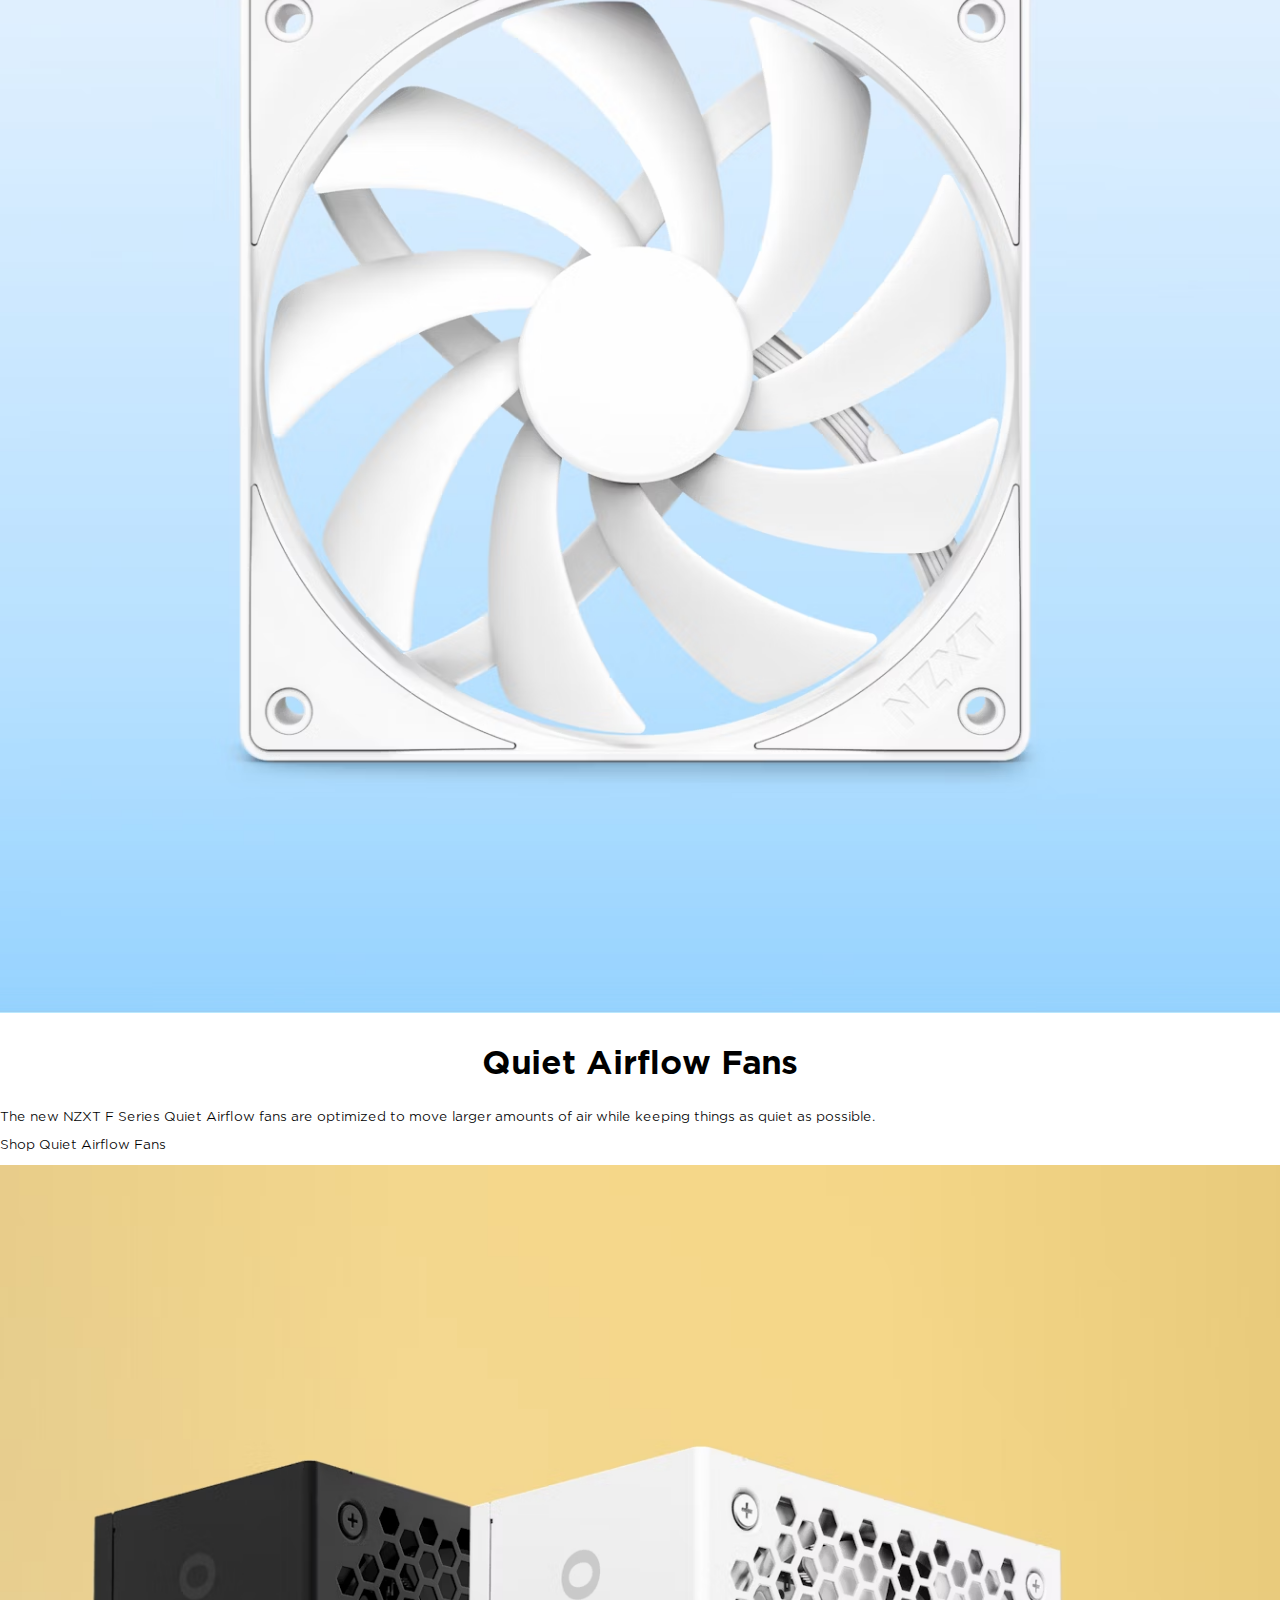
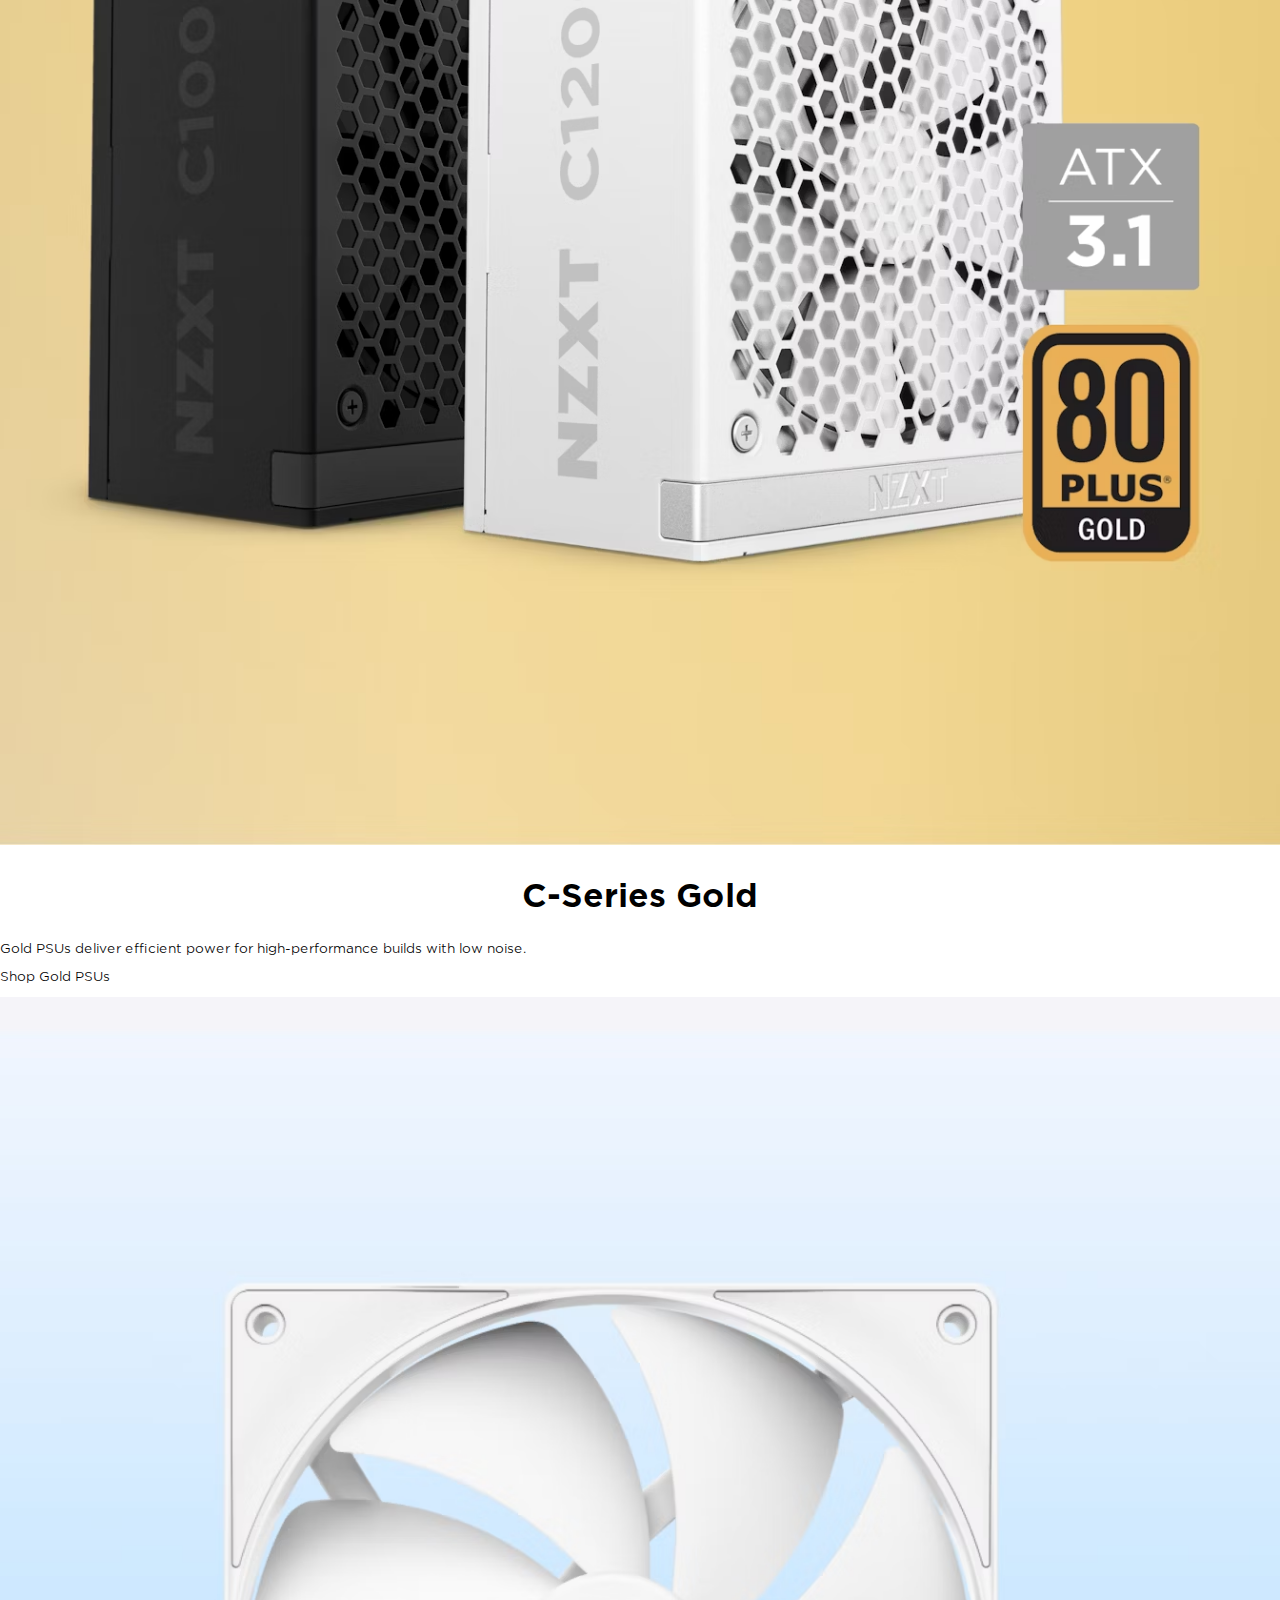
==== commit 0fc04443: "Add files via upload" ====
--- a/index.html
+++ b/index.html
@@ -34,33 +34,26 @@
 	</section>
 
 	<h2>NZXT Prebuilt Gaming PCs</h2>
-	<p>We use the latest generation performance components and configurations to get you gaming, fast.</p>
+	<p class="intro-woord">We use the latest generation performance components and configurations to get you <br>
+		gaming, fast.</p>
 
 	<section class="producten">
 
 		<article>
-			<ul>
-				<li>
-					<p>Promotion</p>
-					<img src="images/h5-flow-rtx4060.avif" alt="">
-				</li>
-			</ul>
-			<h3>Player: One</h3>
+			<h3>Promotion</h3>
+			<img src="images/h5-flow-rtx4060.avif" alt="">
+			<h4>Player: One</h4>
 			<p>H5 Flow RTX 4060 Prebuilt Gaming PC</p>
-			<p>Ships by 16.09.24</p>
-			<p>PCs Built in 2 Business Days</p>
+			<h5>Ships by 16.09.24</h5>
+			<h5>PCs Built in 2 Business Days</h5>
 			<p>2 Colors</p>
 			<p>€1,049.00</p>
 		</article>
 
 		<article>
-			<ul>
-				<li>
-					<p class="new-banner">New</p>
-					<img src="images/player-two-h6-flow.avif" alt="">
-				</li>
-			</ul>
-			<h3>Player: Two</h3>
+			<h3 class="new-banner">New</h3>
+			<img src="images/player-two-h6-flow.avif" alt="">
+			<h4>Player: Two</h4>
 			<p>H6 Flow RTX 4070 SUPER Prebuilt Gaming PC</p>
 			<p>Ships by 16.09.24</p>
 			<p>PCs Built in 2 Business Days</p>
@@ -69,9 +62,9 @@
 		</article>
 
 		<article>
-			<p>Promotion</p>
+			<h3>Promotion</h3>
 			<img src="images/player-three-h7-flow.avif" alt="">
-			<h3>Player: Three</h3>
+			<h4>Player: Three</h4>
 			<p>H7 Flow RTX 4070 Ti SUPER Prebuilt Gaming PC</p>
 			<p>Ships by 16.09.24</p>
 			<p>PCs Built in 2 Business Days</p>
@@ -80,9 +73,9 @@
 		</article>
 
 		<article>
-			<p>Promotion</p>
+			<h3>Promotion</h3>
 			<img src="images/player-one-prime.avif" alt="">
-			<h3>Player: One Prime</h3>
+			<h4>Player: One Prime</h4>
 			<p>H5 Flow RTX 4060 Ti Prebuilt Gaming PC</p>
 			<p>Ships by 16.09.24</p>
 			<p>PCs Built in 2 Business Days</p>
@@ -91,9 +84,9 @@
 		</article>
 
 		<article>
-			<p>New</p>
+			<h3 class="new-banner">New</h3>
 			<img src="images/player-two-prime.avif" alt="">
-			<h3>Player: Two Prime</h3>
+			<h4>Player: Two Prime</h4>
 			<p>H6 Flow RGB RTX 4070 Ti SUPER Prebuilt Gaming PC</p>
 			<p>Ships by 16.09.24</p>
 			<p>PCs Built in 2 Business Days</p>
@@ -102,9 +95,9 @@
 		</article>
 
 		<article>
-			<p>Promotion</p>
+			<h3>Promotion</h3>
 			<img src="images/player-three-prime.avif" alt="">
-			<h3>Player: Three Prime</h3>
+			<h4>Player: Three Prime</h4>
 			<p>H9 Elite RTX 4090 Prebuilt Gaming PC</p>
 			<p>Ships by 16.09.24</p>
 			<p>PCs Built in 2 Business Days</p>
--- a/styles/style.css
+++ b/styles/style.css
@@ -96,6 +96,12 @@
 	max-height: auto;
 }
 
+.intro-woord {
+	text-align: center;
+	font-size: medium;
+	color: grey;
+}
+
 .promo-home {
 	margin-top: 6.3em;
 	background-image: url('../images/home-bg-promo.avif');
@@ -135,32 +141,33 @@
 	text-align: center;
 }
 
-li {
-    position: relative;
-    list-style-type: none; 
-	background-color: rgb(245, 245, 245);
-}
-
-
-li p {
+article h3 {
     position: absolute;
-    left: 0;
+    left: 2em;
     top: 0;
-    margin: 0;
     padding: .2em;
 	background-color: rgb(130, 222, 139);
 	padding: 0.4em .6em;
 	border-radius: 7px;
 	font-family: 'gothamssm_medium';
 	font-size: small;
-
+}
+
+h4 {
+	font-family: 'gothamssm_bold';
+}
+
+h5 {
+	margin-bottom: 3px;
+	color: rgb(23, 137, 11);
+	font-family: 'gothamssm_medium';
+	margin-top: 5px;
 }
 
 .new-banner {
 	position: absolute;
-    left: 0;
+    left: 2em;
     top: 0;
-    margin: 0;
     padding: .2em;
 	background-color: rgb(37, 98, 234);
 	padding: 0.4em .6em;
@@ -181,16 +188,24 @@
 	flex: 1 1 calc(50% - 1em); /* Zorg ervoor dat elk artikel 50% van de breedte krijgt, min de gap ruimte */
 	box-sizing: border-box; /* padding en borders worden meegeteld bij de breedte en hoogte */
 	max-width: calc(50% - 1em); /* Zorg ervoor dat elk artikel niet breder wordt dan 50% van de container minus de gap */
+	position: relative;
+	padding-left: 1em;
   }
   
   article img {
 	display: block;
 	width: 100%; 
 	height: auto; 
+	background-color: rgb(245, 245, 245);
   }
   
   article p {
 	margin: 0;
   }
 
+  p {
+	font-family: 'gothamssm_light';
+	font-size: small;
+  }
+
   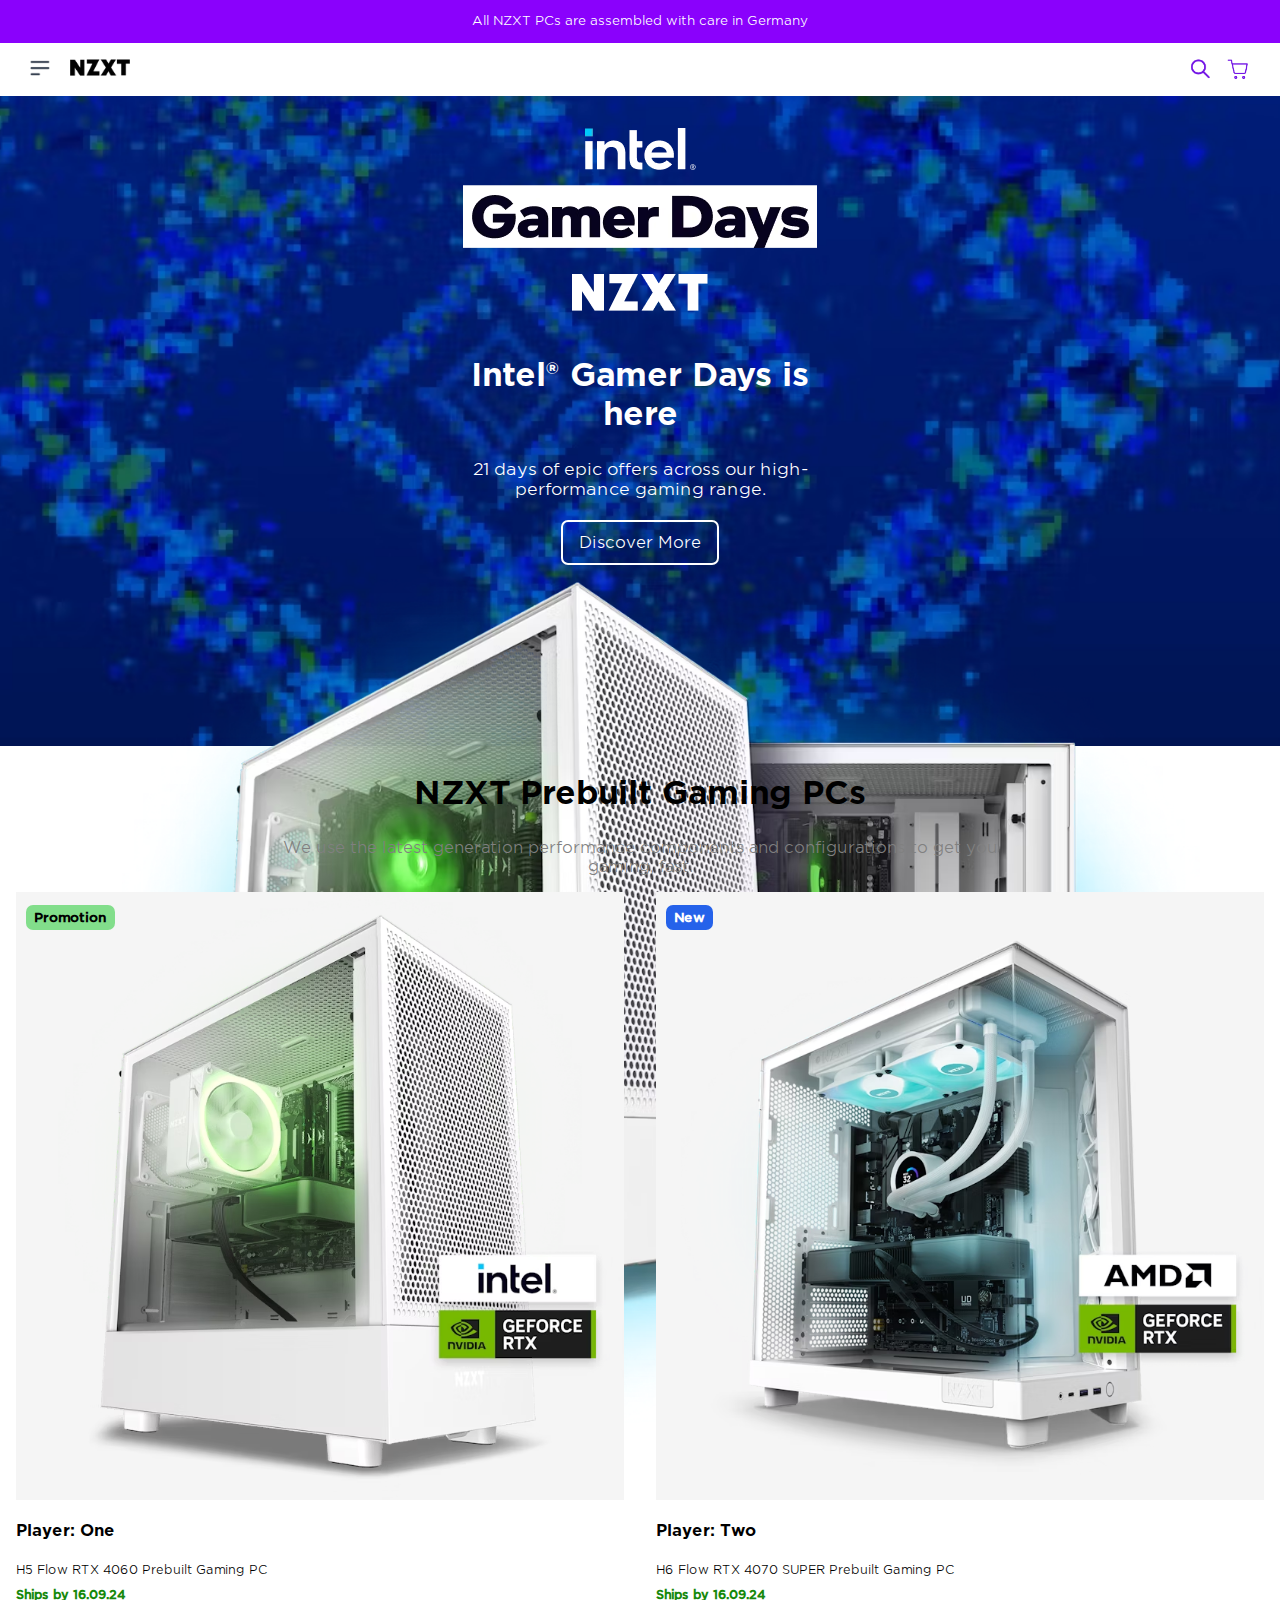
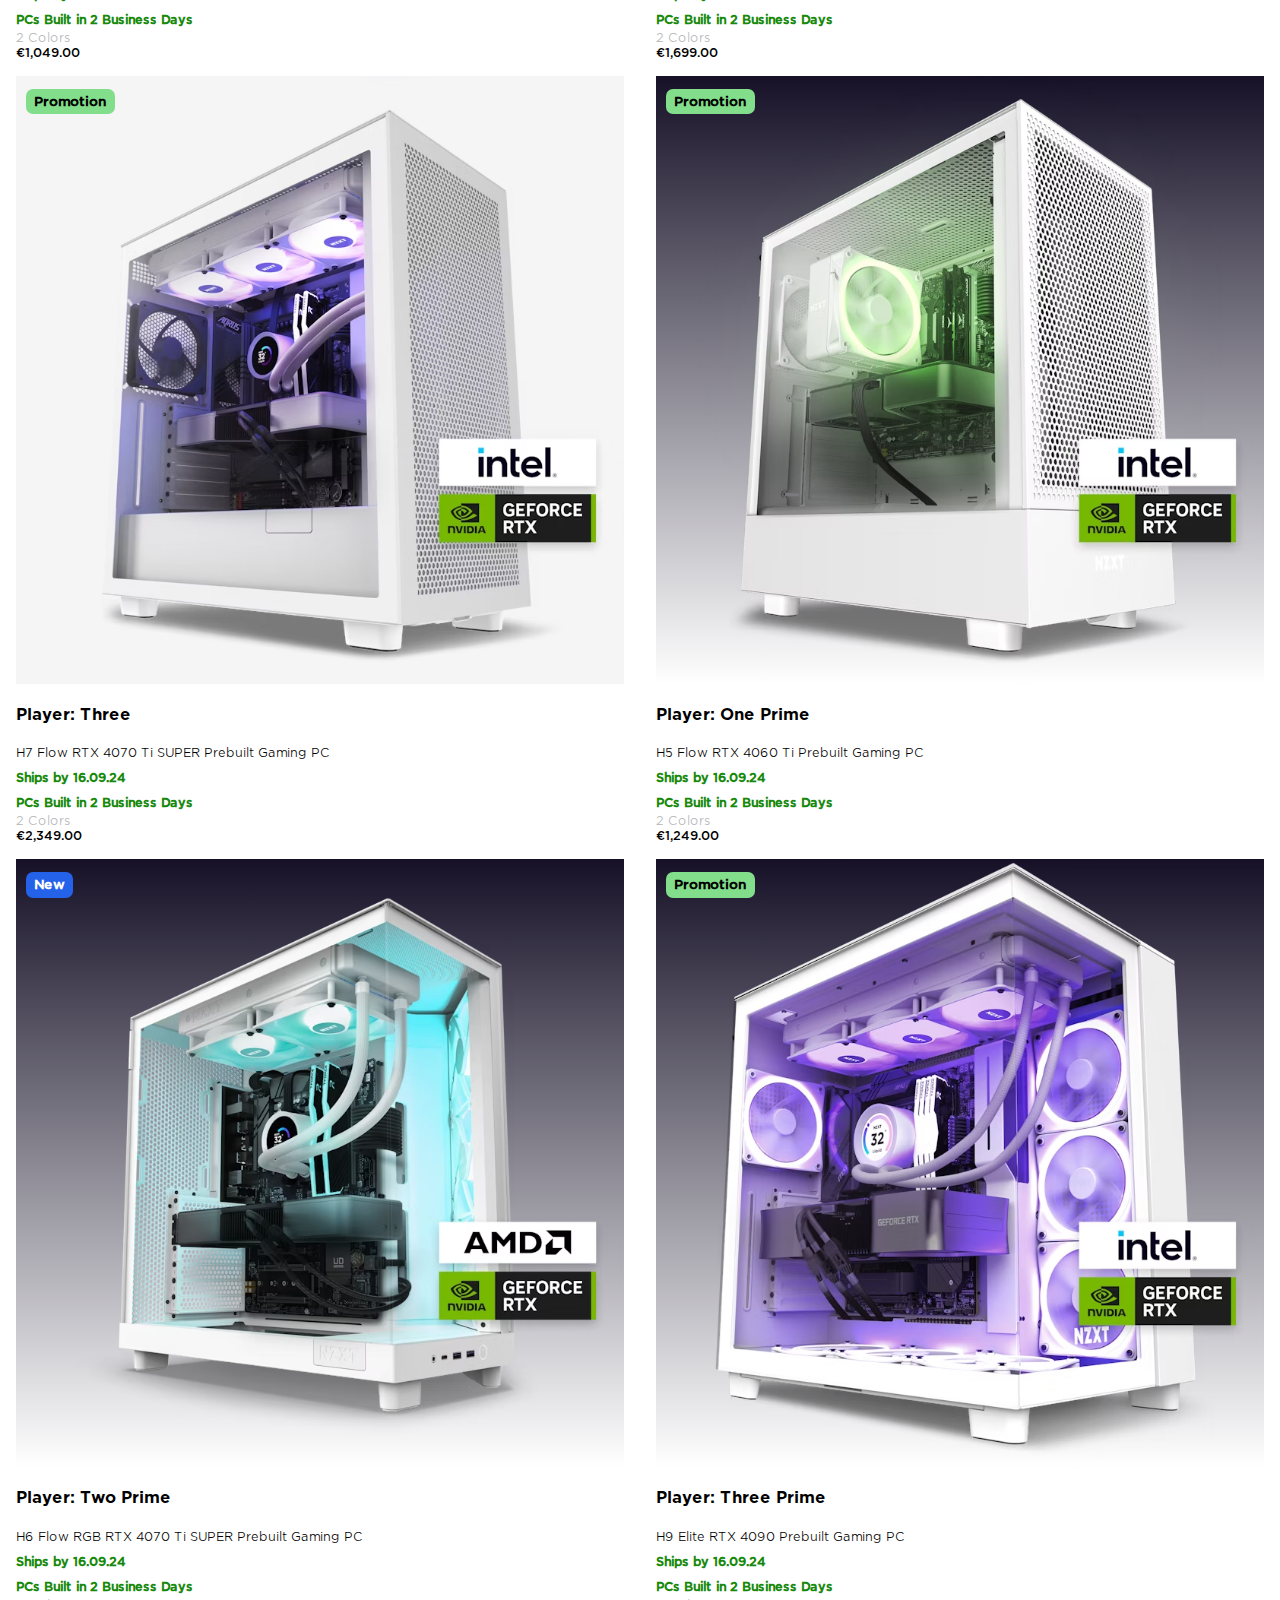
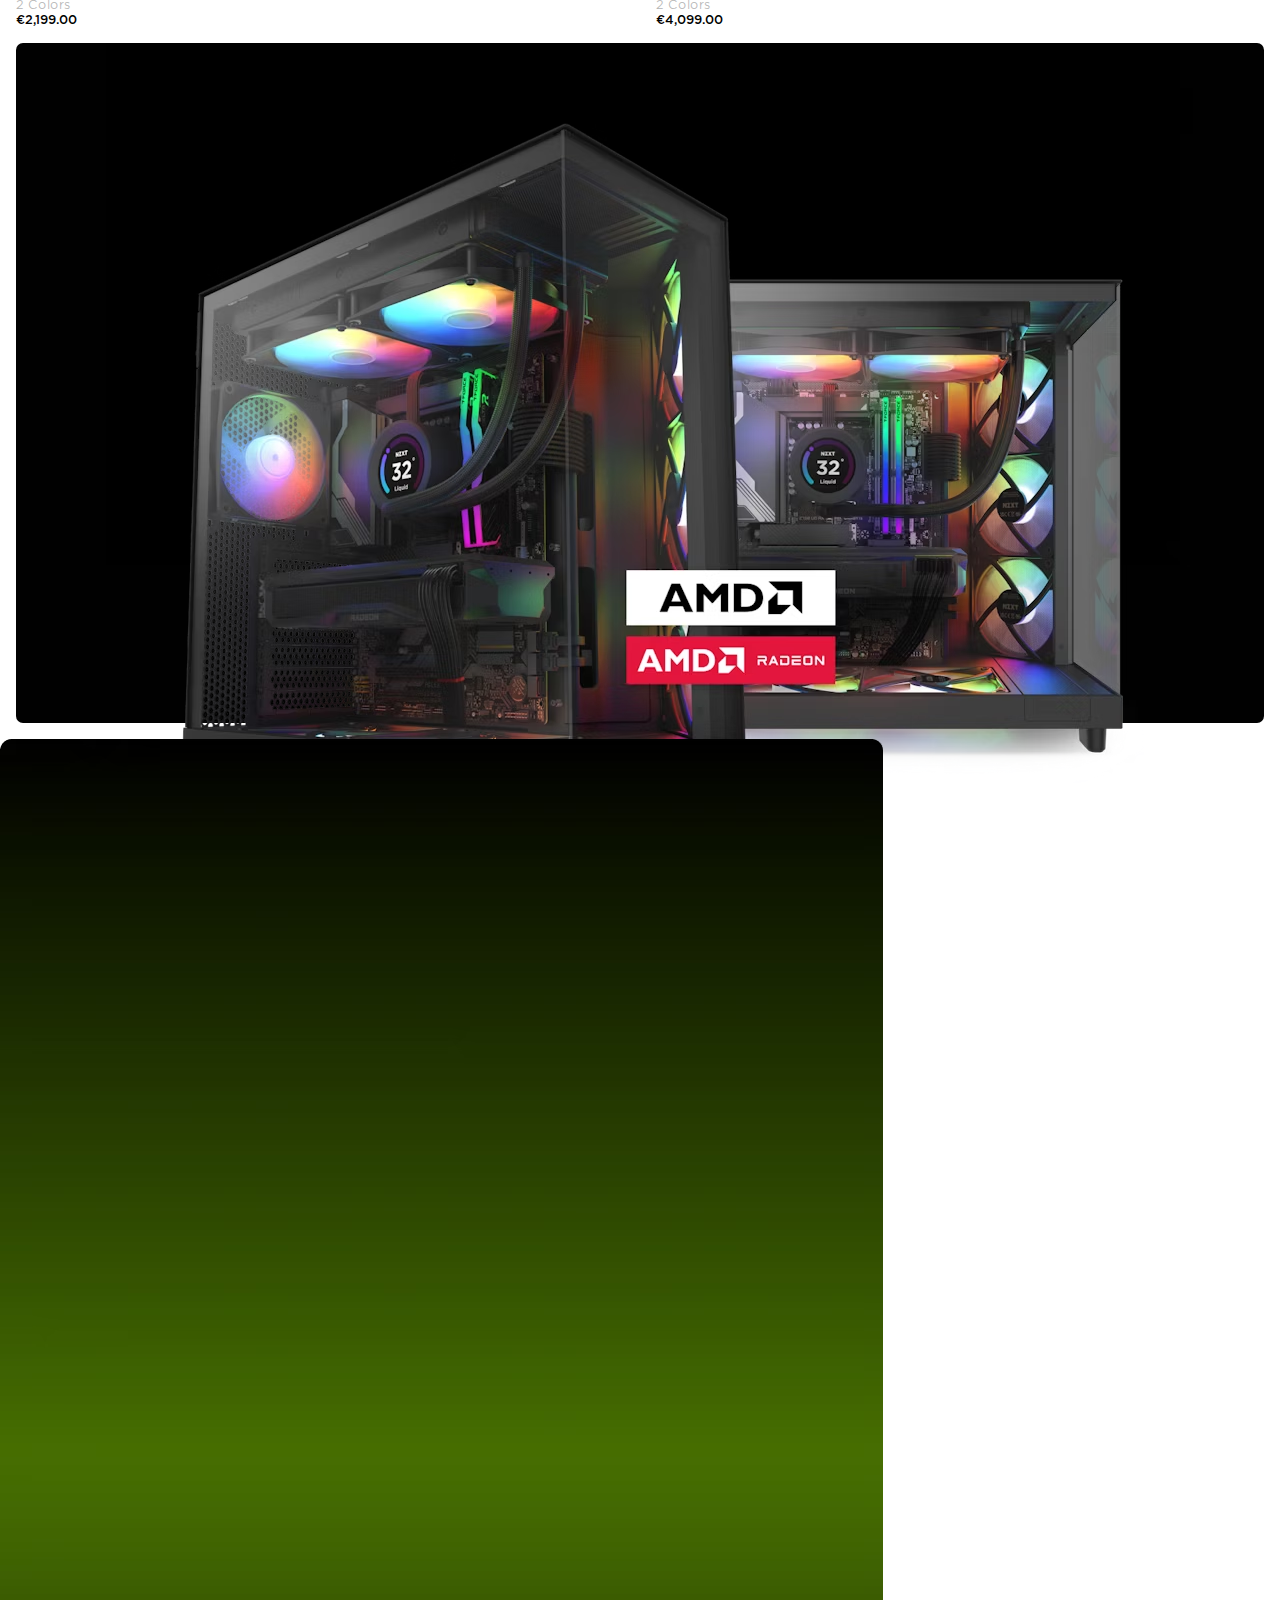
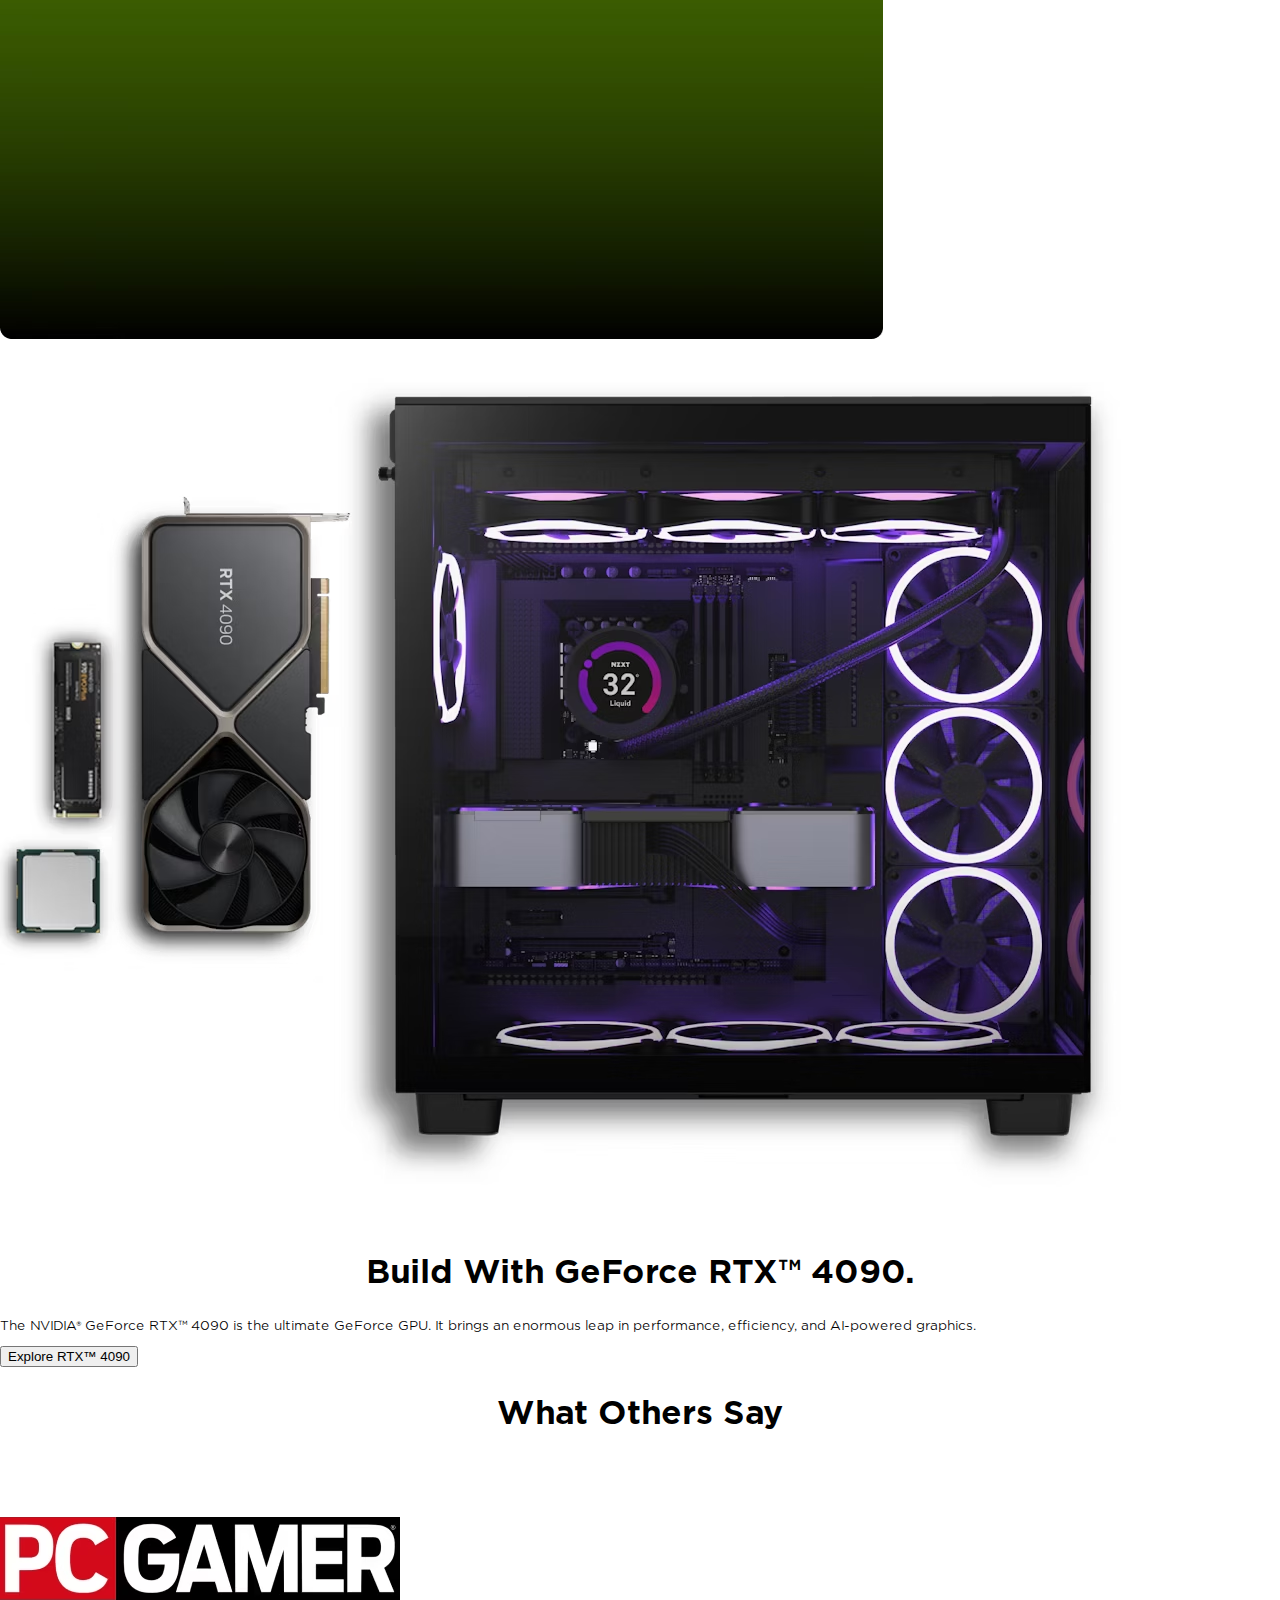
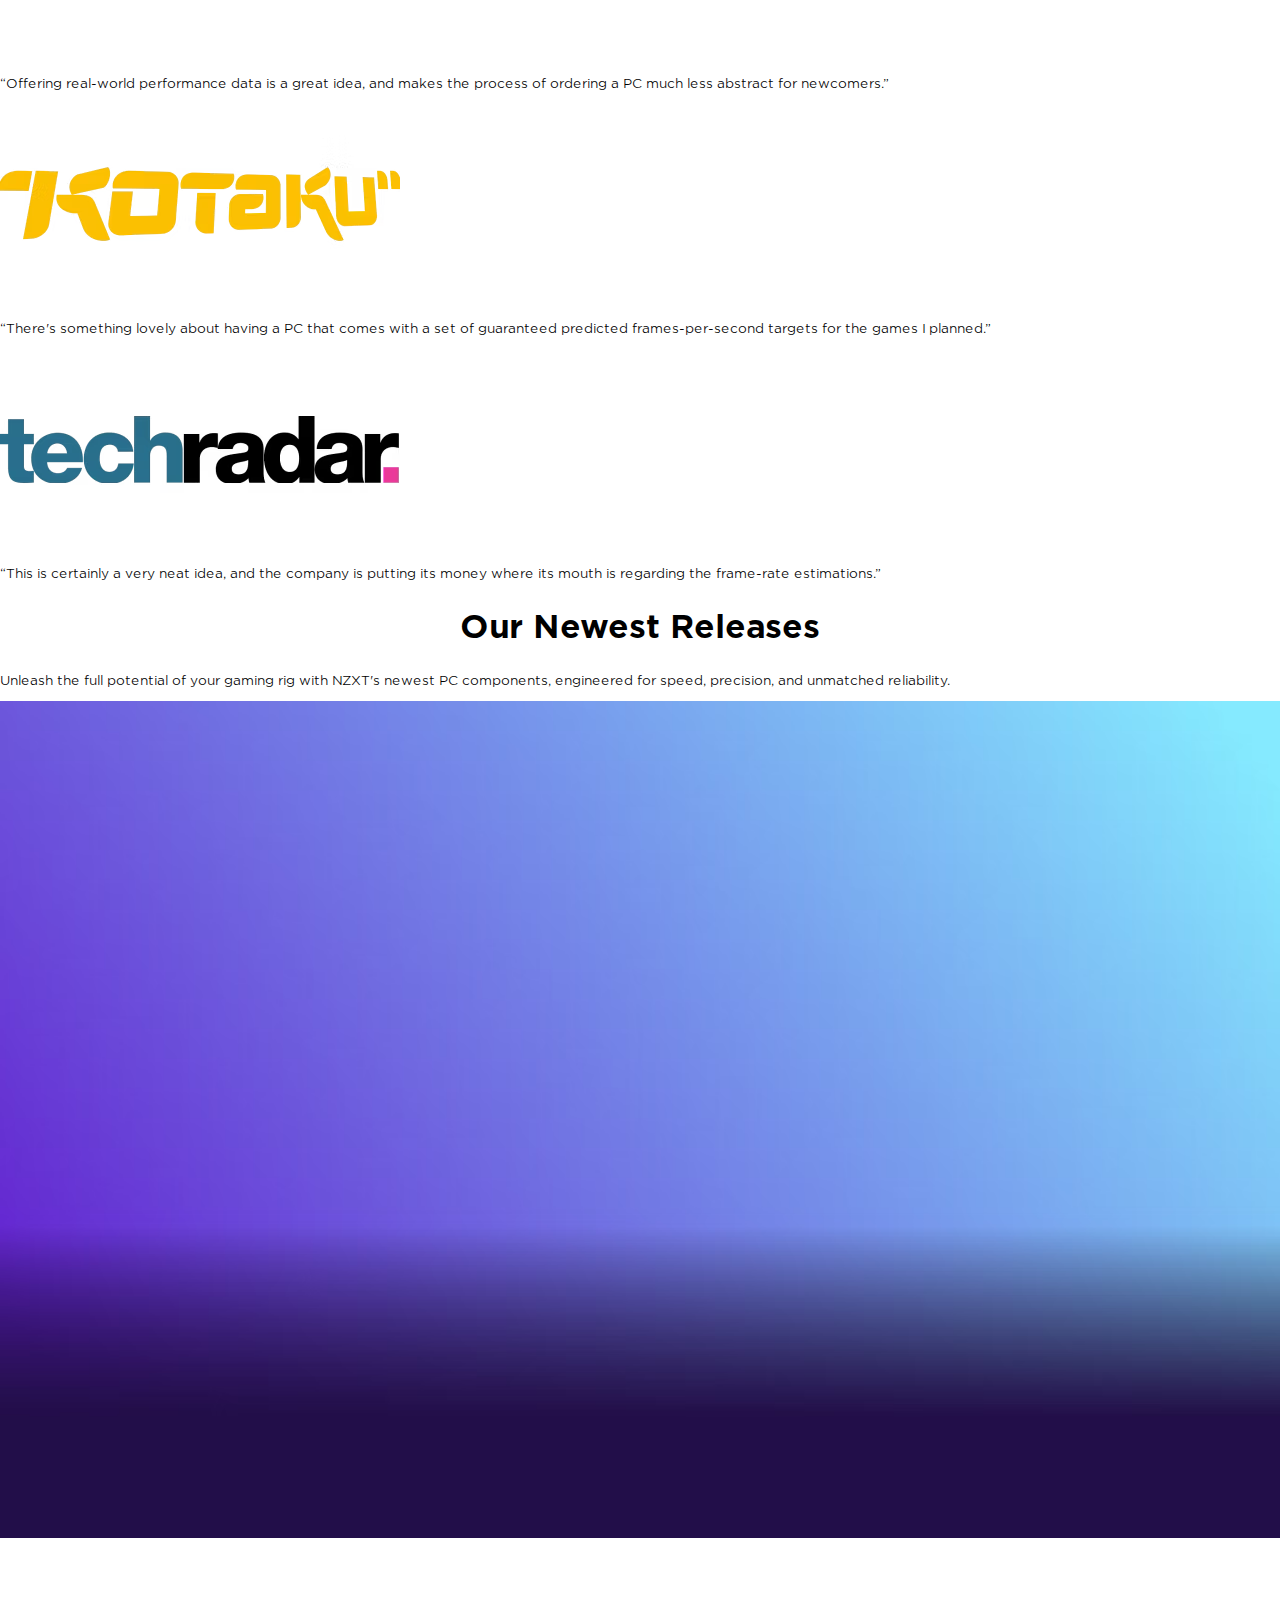
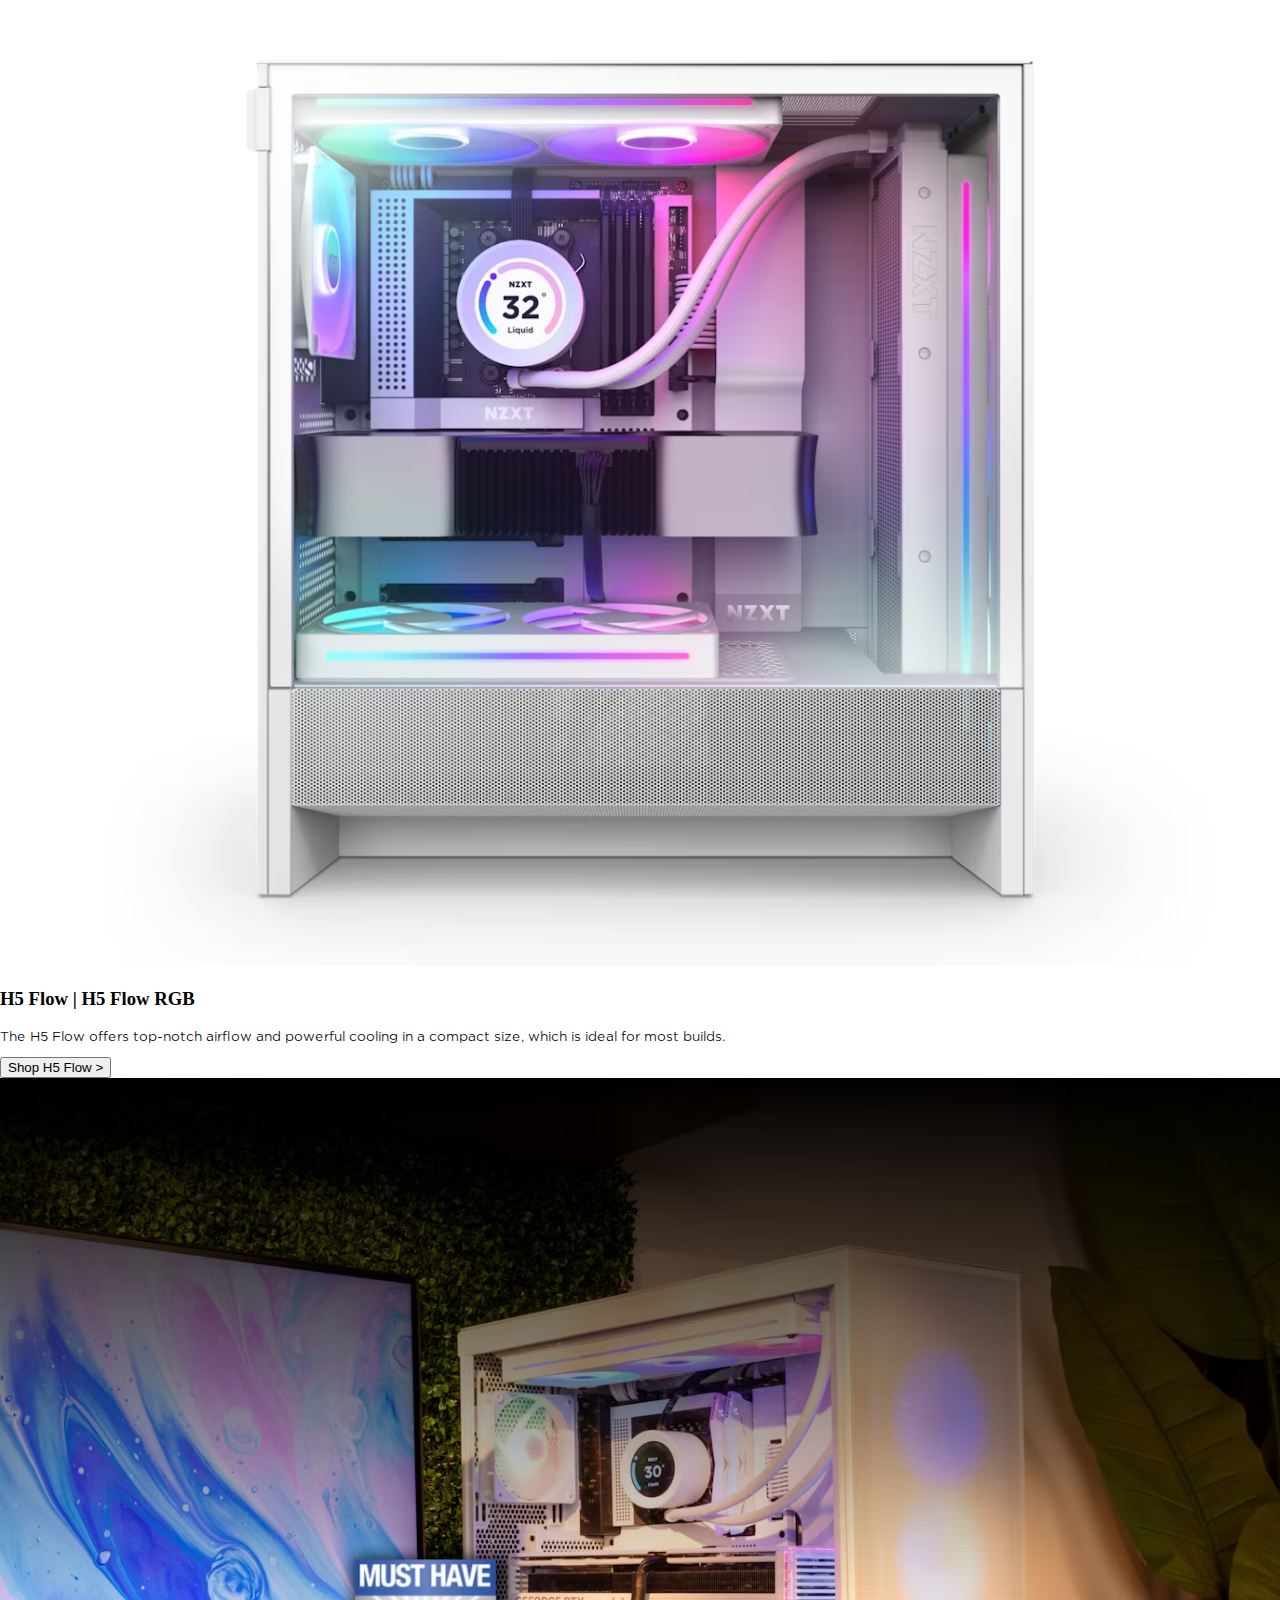
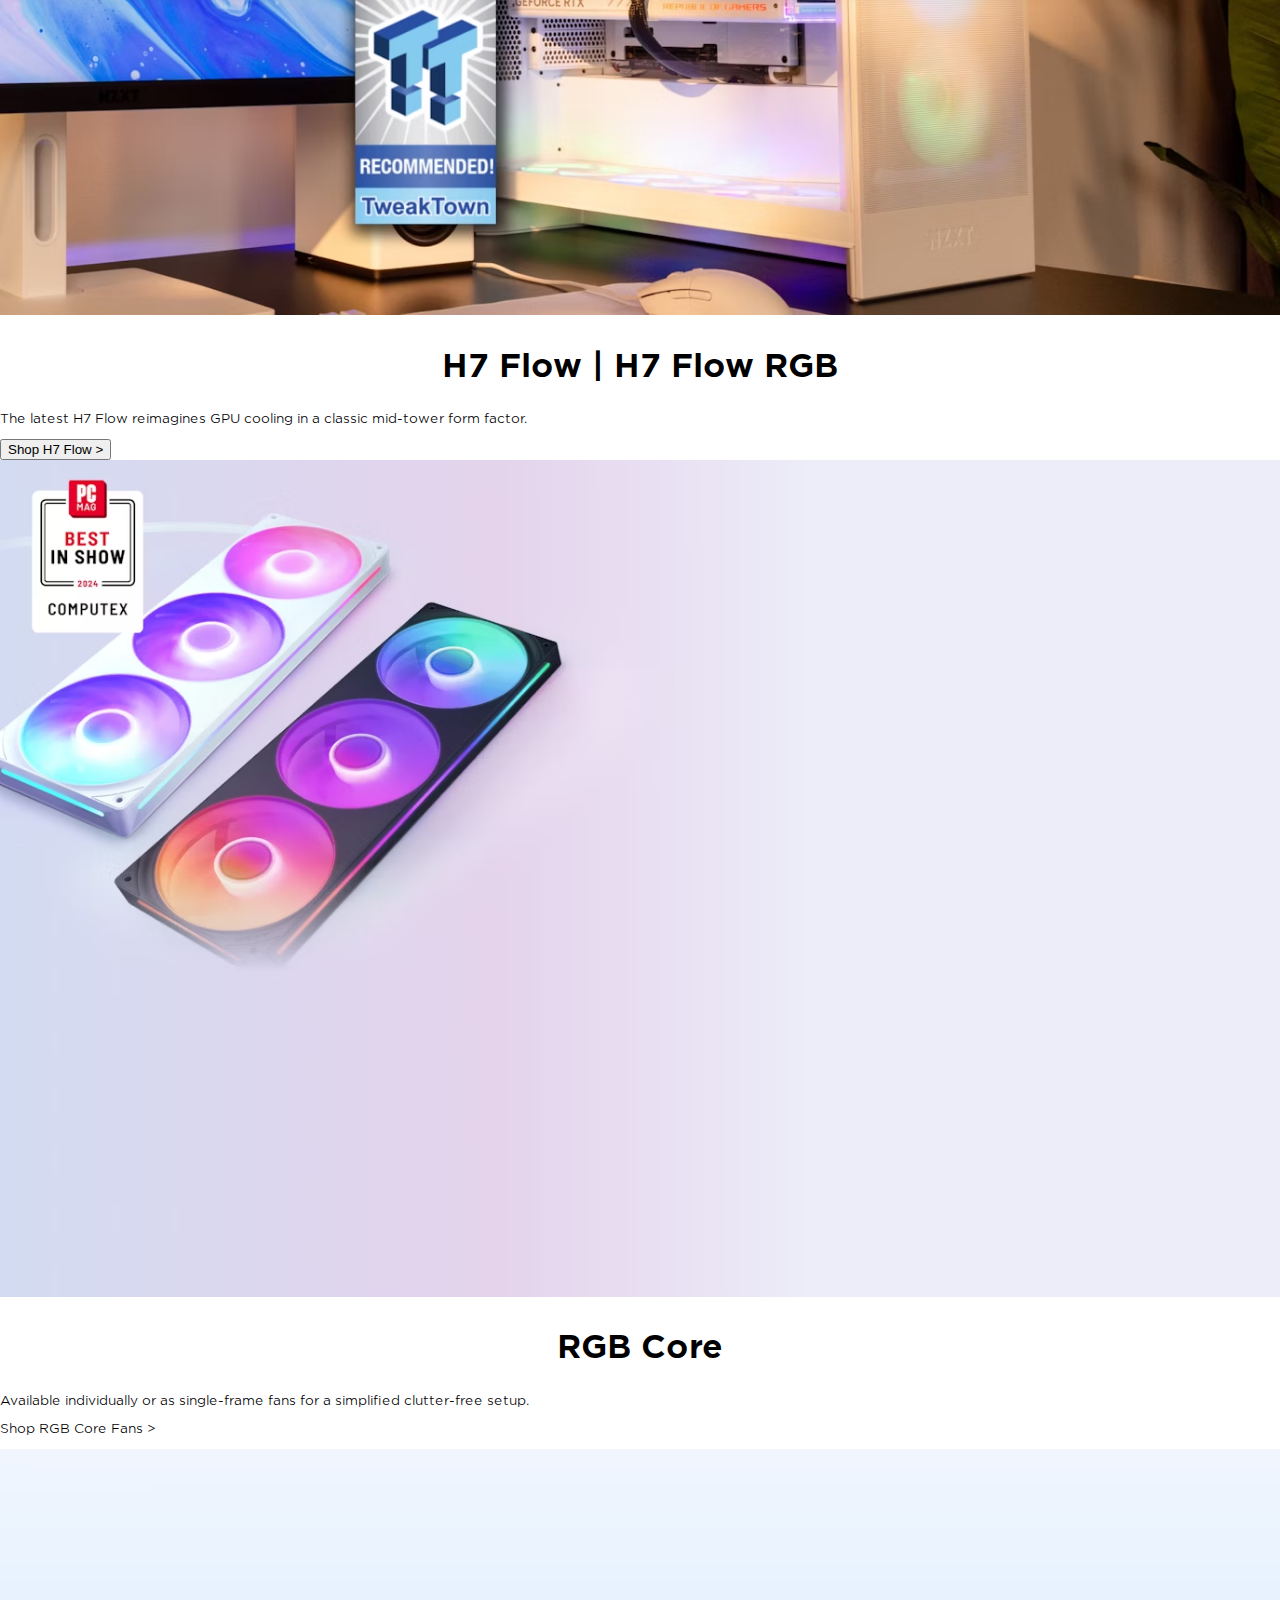
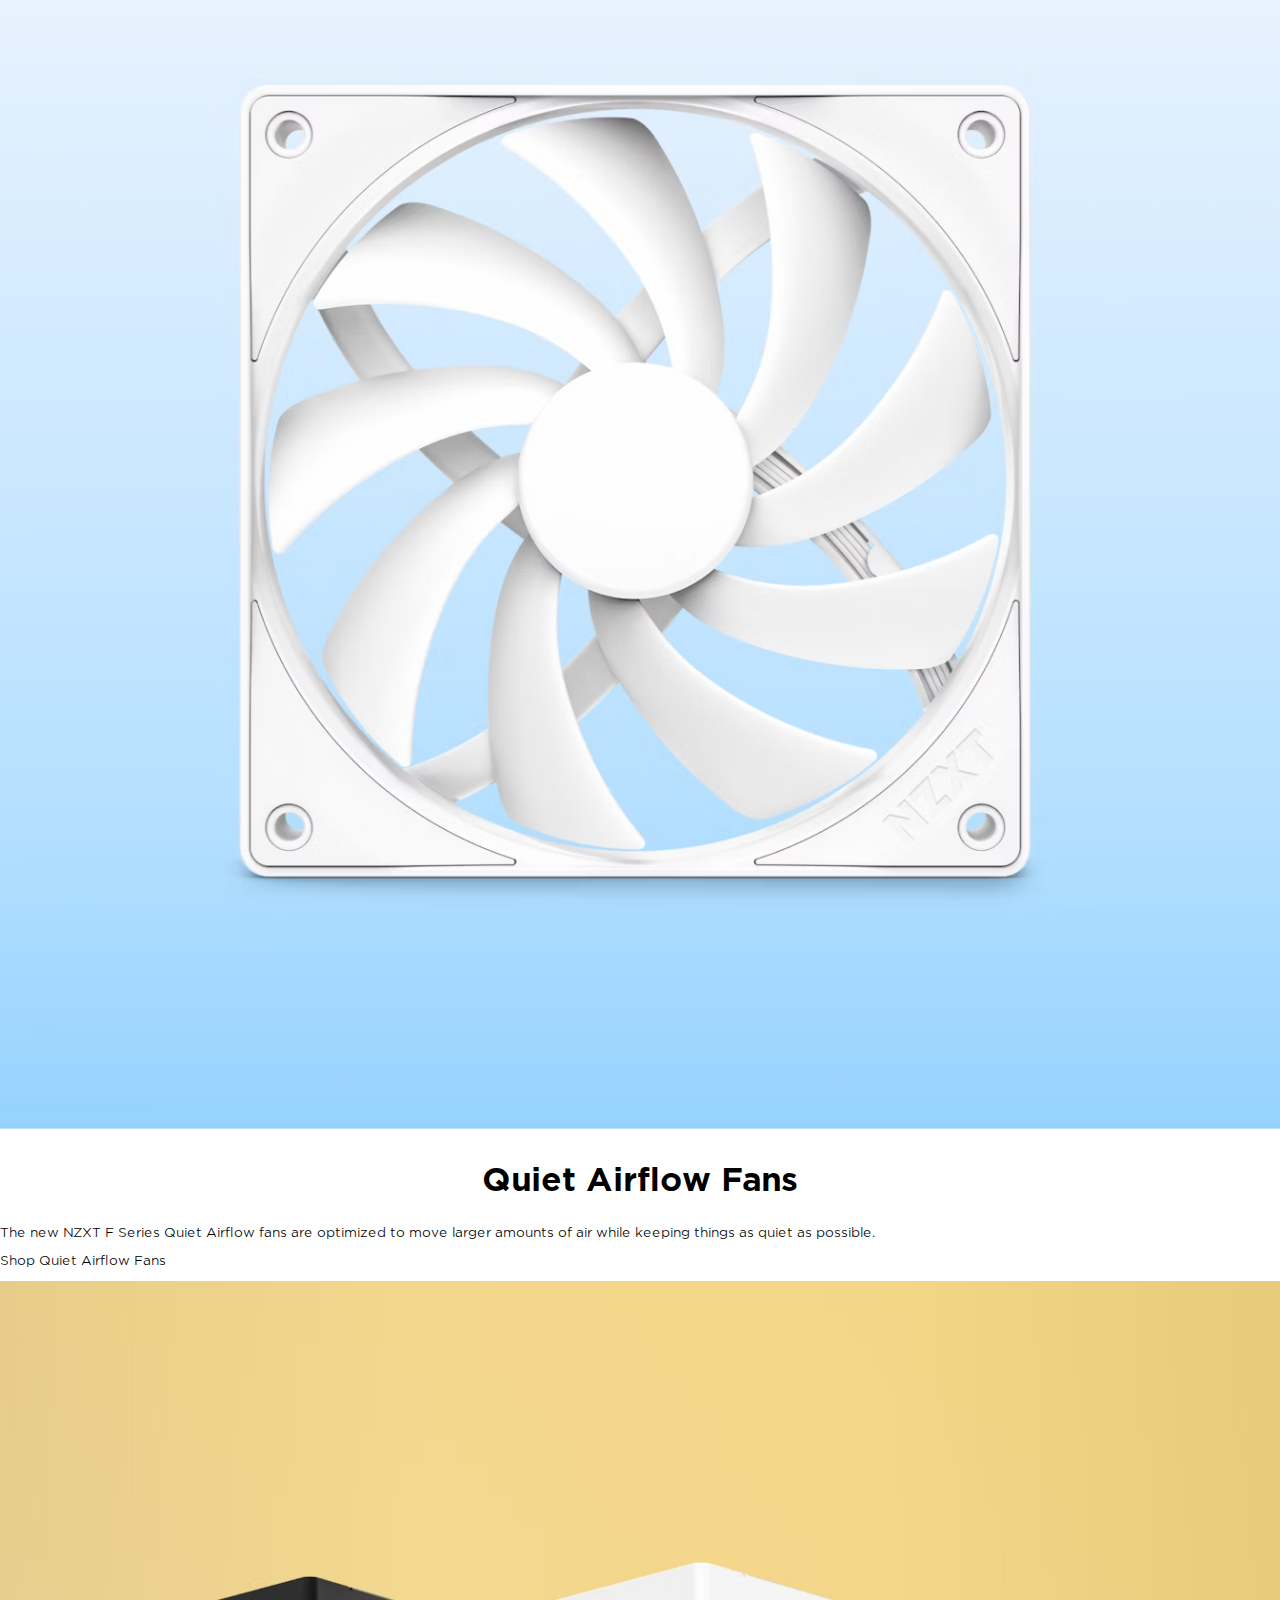
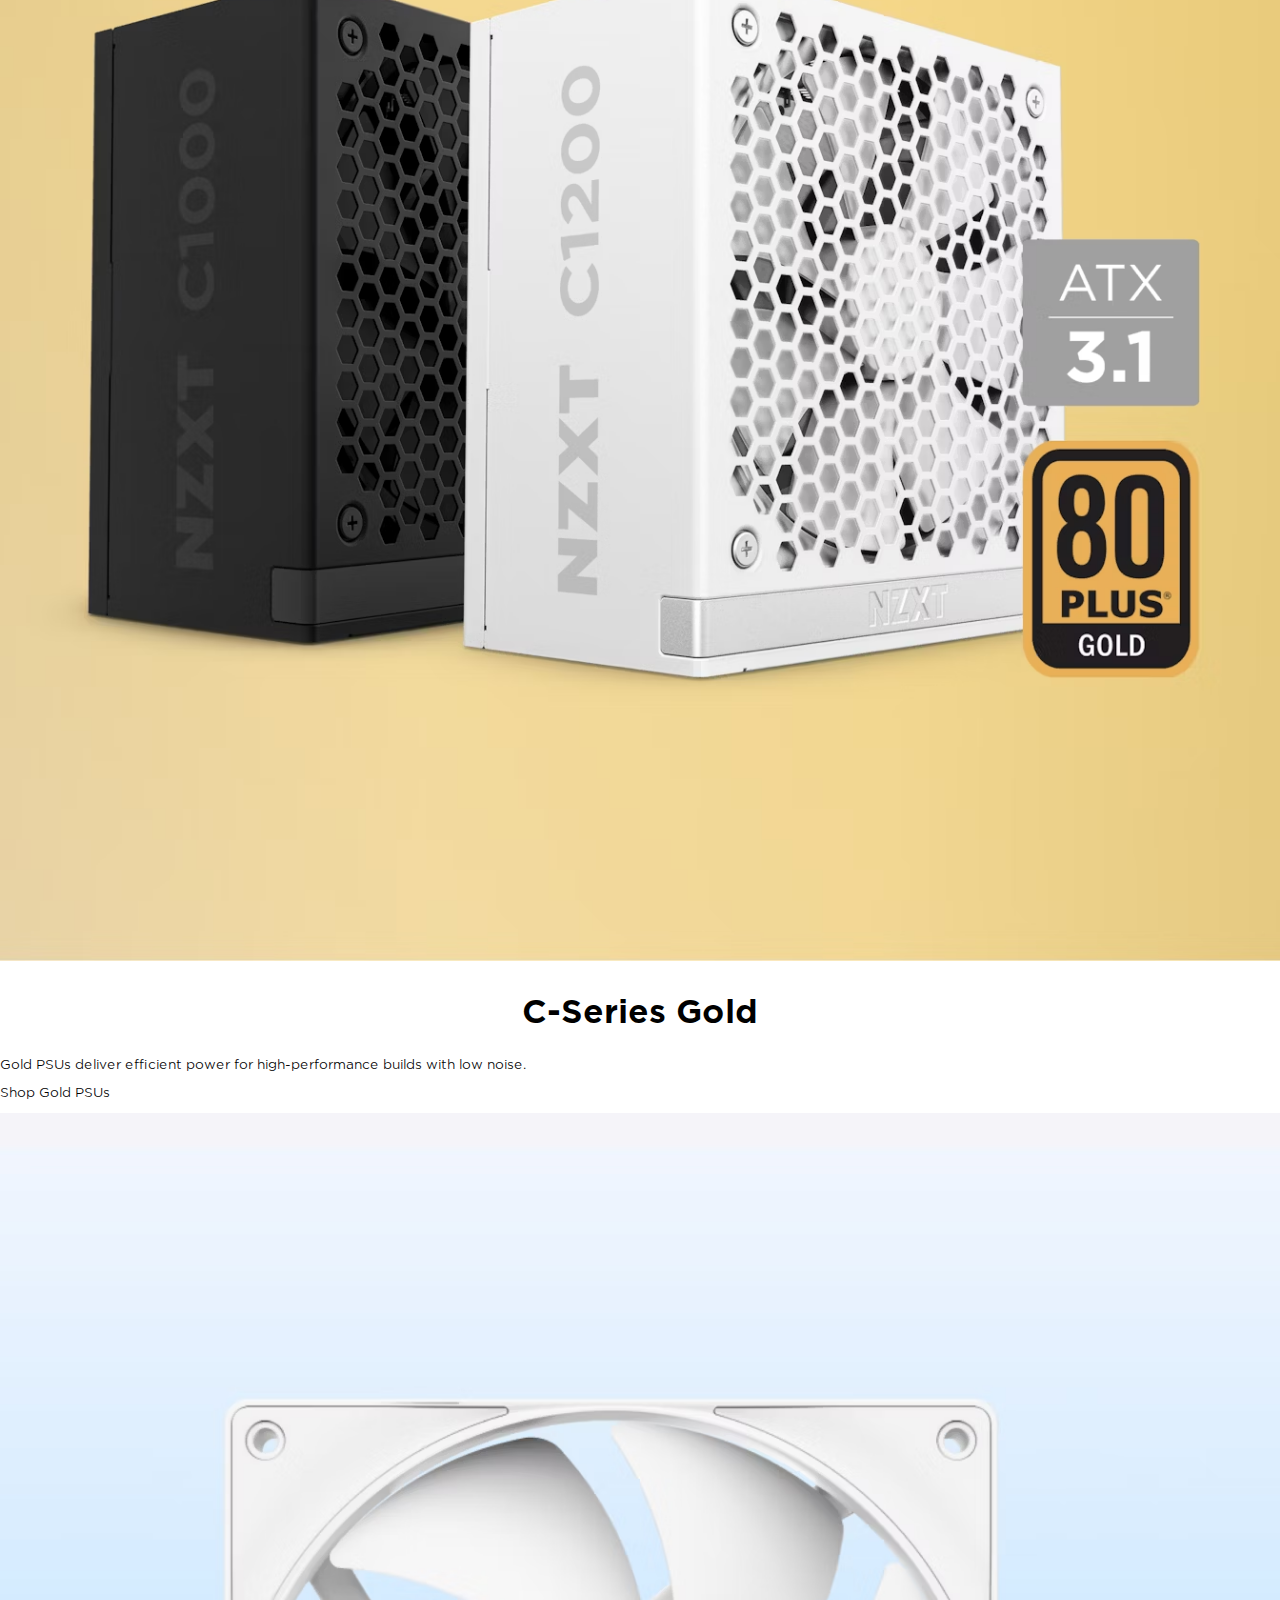
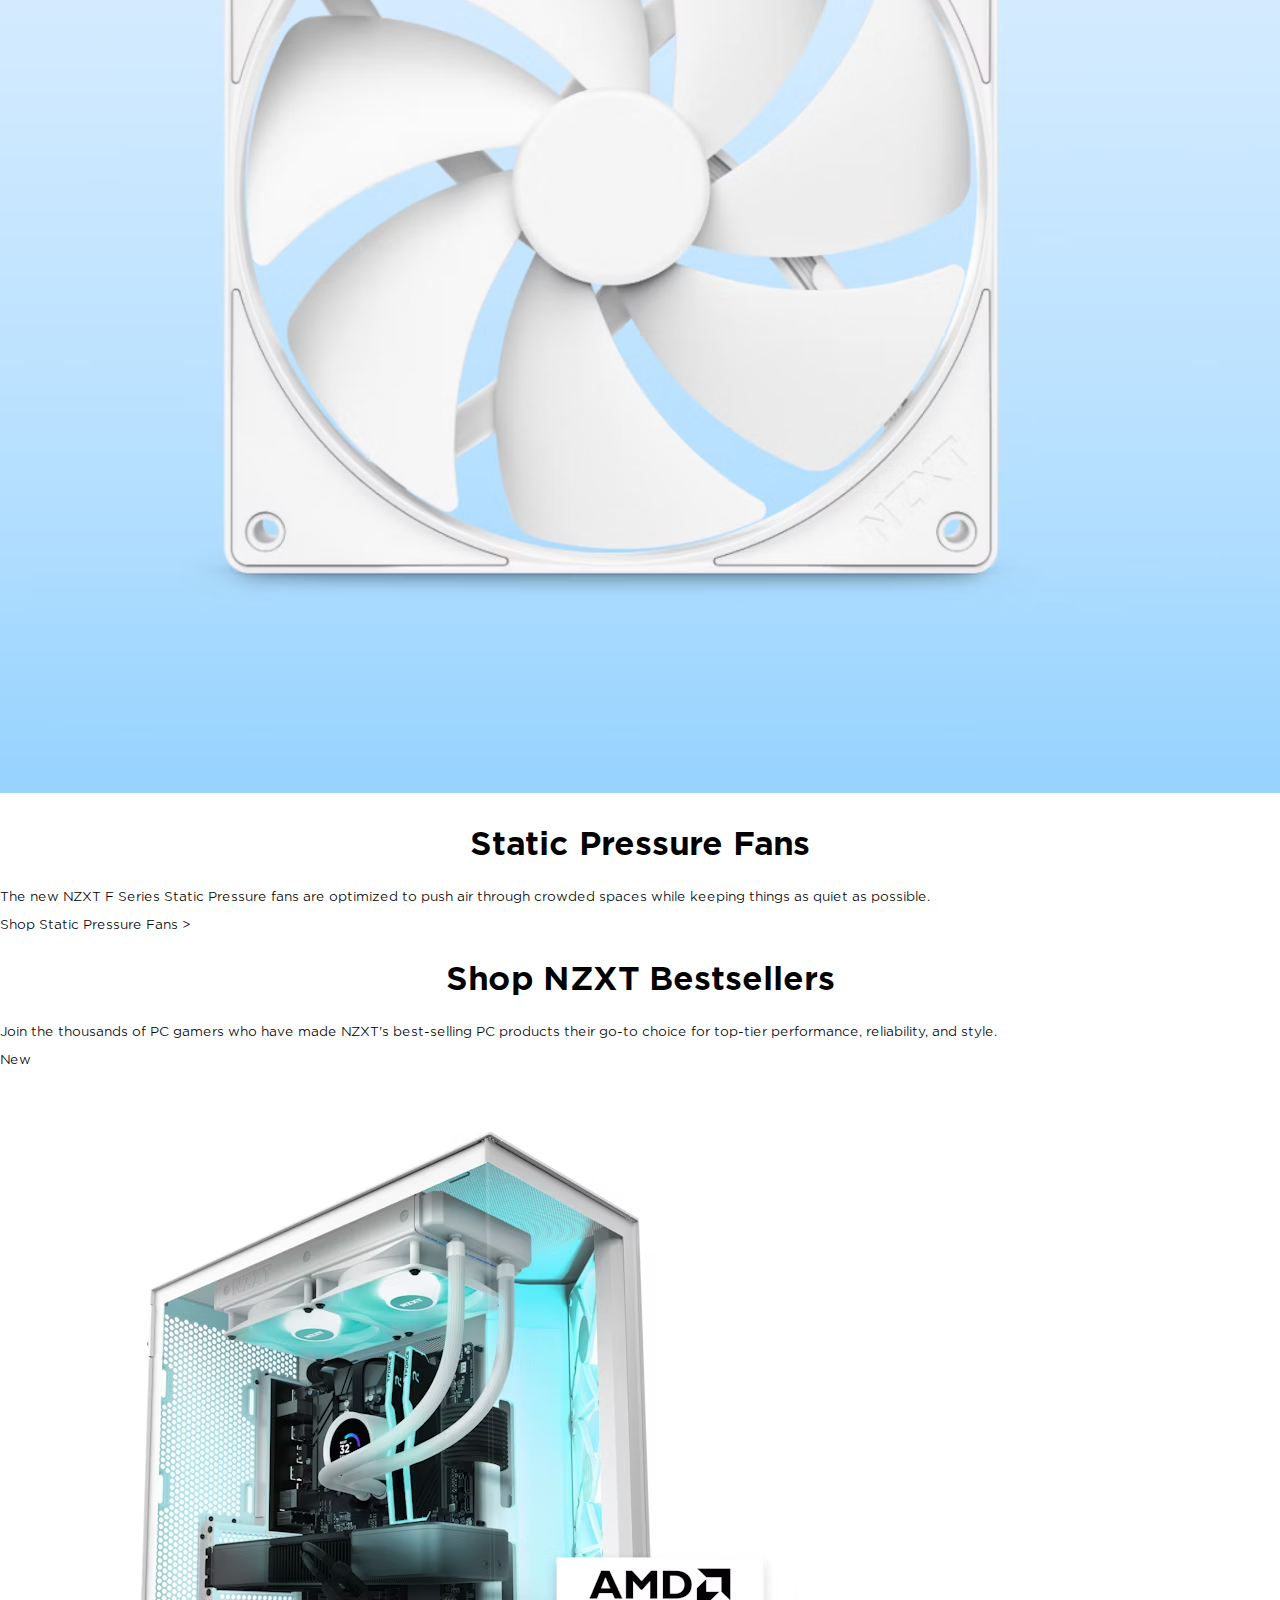
==== commit 890ca866: "Add files via upload" ====
--- a/index.html
+++ b/index.html
@@ -18,10 +18,14 @@
 	<p class="boventekst">All NZXT PCs are assembled with care in Germany</p>
 	<header>
 		<nav>
-			<img class="hamburger" src="icons/hamburger-menu.png" alt="">
-			<img class="logo-web" src="images/nzxt-logo-png.png" alt="">
-			<img class="vergrootglas" src="icons/vergrootglas.png" alt="">
-			<img class="winkelmand" src="icons/winkelmand.png" alt="">
+			<div class="linker-nav">
+				<img class="hamburger" src="icons/hamburger-menu.png" alt="">
+				<img class="logo-web" src="images/nzxt-logo-png.png" alt="">
+			</div>
+			<div class="rechter-nav">
+				<img class="vergrootglas" src="icons/vergrootglas.png" alt="">
+				<img class="winkelmand" src="icons/winkelmand.png" alt="">
+			</div>
 		</nav>
 	</header>
 
@@ -55,8 +59,8 @@
 			<img src="images/player-two-h6-flow.avif" alt="">
 			<h4>Player: Two</h4>
 			<p>H6 Flow RTX 4070 SUPER Prebuilt Gaming PC</p>
-			<p>Ships by 16.09.24</p>
-			<p>PCs Built in 2 Business Days</p>
+			<h5>Ships by 16.09.24</h5>
+			<h5>PCs Built in 2 Business Days</h5>
 			<p>2 Colors</p>
 			<p>€1,699.00</p>
 		</article>
@@ -66,8 +70,8 @@
 			<img src="images/player-three-h7-flow.avif" alt="">
 			<h4>Player: Three</h4>
 			<p>H7 Flow RTX 4070 Ti SUPER Prebuilt Gaming PC</p>
-			<p>Ships by 16.09.24</p>
-			<p>PCs Built in 2 Business Days</p>
+			<h5>Ships by 16.09.24</h5>
+			<h5>PCs Built in 2 Business Days</h5>
 			<p>2 Colors</p>
 			<p>€2,349.00</p>
 		</article>
@@ -77,8 +81,8 @@
 			<img src="images/player-one-prime.avif" alt="">
 			<h4>Player: One Prime</h4>
 			<p>H5 Flow RTX 4060 Ti Prebuilt Gaming PC</p>
-			<p>Ships by 16.09.24</p>
-			<p>PCs Built in 2 Business Days</p>
+			<h5>Ships by 16.09.24</h5>
+			<h5>PCs Built in 2 Business Days</h5>
 			<p>2 Colors</p>
 			<p>€1,249.00</p>
 		</article>
@@ -88,8 +92,8 @@
 			<img src="images/player-two-prime.avif" alt="">
 			<h4>Player: Two Prime</h4>
 			<p>H6 Flow RGB RTX 4070 Ti SUPER Prebuilt Gaming PC</p>
-			<p>Ships by 16.09.24</p>
-			<p>PCs Built in 2 Business Days</p>
+			<h5>Ships by 16.09.24</h5>
+			<h5>PCs Built in 2 Business Days</h5>
 			<p>2 Colors</p>
 			<p>€2,199.00</p>
 		</article>
@@ -99,8 +103,8 @@
 			<img src="images/player-three-prime.avif" alt="">
 			<h4>Player: Three Prime</h4>
 			<p>H9 Elite RTX 4090 Prebuilt Gaming PC</p>
-			<p>Ships by 16.09.24</p>
-			<p>PCs Built in 2 Business Days</p>
+			<h5>Ships by 16.09.24</h5>
+			<h5>PCs Built in 2 Business Days</h5>
 			<p>2 Colors</p>
 			<p>€4,099.00</p>
 		</article>
@@ -108,15 +112,14 @@
 	</section>
 
 	<section class="amd-pc">
+		<img class="amd-afb" src="images/nzxt-amd-pc.avif" alt="">
 		<img src="images/nzxt-amd-logo.avif" alt="">
-		<img src="images/nzxt-amd-background.avif" alt="">
-		<img src="images/nzxt-amd-pc.avif" alt="">
-		<h2>Player: Two | AMD Gamescom Edition</h2>
+		<h2>Player: Two | AMD <br> Gamescom Edition</h2>
 		<p>Unlock the full potential of your PC with AI-ready AMD Ryzen™ processors. Bring the speed of gaming to every
 			element of your rig with built-in AI acceleration and enhanced AI capabilities for productivity and content
 			creation.
 		</p>
-		<button>Player: Two | AMD Gamescom Edition</button>
+		<a class="amd-button" href="">Player: Two | AMD Gamescom Edition</a>
 	</section>
 
 	<section>
--- a/styles/style.css
+++ b/styles/style.css
@@ -48,6 +48,7 @@
 
 body {
 	margin: 0;
+	padding: 0;
 }
 
 header {
@@ -58,22 +59,32 @@
 	width: 100%;
 	background-color: white;
 	top: 2.7em;
-  }
-
-.vergrootglas {
-	max-width: 1.5em;
-}
-
-.winkelmand {
-max-width: 1.5em;
+}
+
+nav {
+	display: flex;
+	align-items: center;
+	justify-content: space-between;
+	padding: 0 1em; /* Ruimte aan beide zijden */
+}
+
+.rechter-nav {
+	display: flex;
+	align-items: center;
+}
+
+.winkelmand, .vergrootglas {
+	max-width: 1.4em;
+	margin-left: 1em;
 }
 
 .hamburger {
-max-width: 1.2em;
+	max-width: 1.2em;
 }
 
 .logo-web {
-	max-width: 3.7em;
+	max-width: 3.8em;
+	margin-left: 1em;
 }
 
 .boventekst {
@@ -86,8 +97,8 @@
 	text-align: center;
 	padding-bottom: 1.2em;
 	position: fixed;
-    top: 0;
-    width: 100%;
+	top: 0;
+	width: 100%;
 	z-index: 1000;
 }
 
@@ -103,7 +114,7 @@
 }
 
 .promo-home {
-	margin-top: 6.3em;
+	margin-top: 6em;
 	background-image: url('../images/home-bg-promo.avif');
 	background-size: 600%;
 	background-position: center;
@@ -112,7 +123,11 @@
 	color: white;
 	font-family: 'gothamssm_medium';
 	text-align: center;
-	padding-top: 1em;
+	padding-top: 2em;
+}
+
+.promo-home p {
+font-size: 17px;
 }
 
 .promo-afb {
@@ -142,15 +157,19 @@
 }
 
 article h3 {
-    position: absolute;
-    left: 2em;
-    top: 0;
-    padding: .2em;
+	position: absolute;
+	left: 2em;
+	top: 0;
+	padding: .2em;
 	background-color: rgb(130, 222, 139);
 	padding: 0.4em .6em;
 	border-radius: 7px;
 	font-family: 'gothamssm_medium';
 	font-size: small;
+}
+
+article p {
+	font-size: 12px;
 }
 
 h4 {
@@ -161,14 +180,23 @@
 	margin-bottom: 3px;
 	color: rgb(23, 137, 11);
 	font-family: 'gothamssm_medium';
-	margin-top: 5px;
+	margin-top: 10px;
+	font-size: 12px;
+}
+
+article :nth-last-child(2) {
+	color: rgb(180, 180, 180)
+}
+
+article :nth-last-child(1) {
+	font-family: 'gothamssm_medium';
 }
 
 .new-banner {
 	position: absolute;
-    left: 2em;
-    top: 0;
-    padding: .2em;
+	left: 2em;
+	top: 0;
+	padding: .2em;
 	background-color: rgb(37, 98, 234);
 	padding: 0.4em .6em;
 	border-radius: 7px;
@@ -180,32 +208,90 @@
 
 .producten {
 	display: flex;
-	flex-wrap: wrap; /* Zorgt ervoor dat artikelen naar een nieuwe regel worden verplaatst als er niet genoeg ruimte is */
+	flex-wrap: wrap;
+	/* Zorgt ervoor dat artikelen naar een nieuwe regel worden verplaatst als er niet genoeg ruimte is */
 	gap: 1em;
-  }
-  
-  article {
-	flex: 1 1 calc(50% - 1em); /* Zorg ervoor dat elk artikel 50% van de breedte krijgt, min de gap ruimte */
-	box-sizing: border-box; /* padding en borders worden meegeteld bij de breedte en hoogte */
-	max-width: calc(50% - 1em); /* Zorg ervoor dat elk artikel niet breder wordt dan 50% van de container minus de gap */
+}
+
+article {
+	flex: 1 1 calc(50% - 1em);
+	/* Zorg ervoor dat elk artikel 50% van de breedte krijgt, min de gap ruimte */
+	box-sizing: border-box;
+	/* padding en borders worden meegeteld bij de breedte en hoogte */
+	max-width: calc(50% - 1em);
+	/* Zorg ervoor dat elk artikel niet breder wordt dan 50% van de container minus de gap */
 	position: relative;
 	padding-left: 1em;
-  }
-  
-  article img {
+}
+
+article img {
 	display: block;
-	width: 100%; 
-	height: auto; 
+	width: 100%;
+	height: auto;
 	background-color: rgb(245, 245, 245);
-  }
-  
-  article p {
+}
+
+.producten article:nth-of-type(4) img,
+.producten article:nth-of-type(5) img,
+.producten article:nth-of-type(6) img {
+    background: linear-gradient(to bottom, rgb(22,17,39), white);
+}
+
+article p {
 	margin: 0;
-  }
-
-  p {
+}
+
+p {
 	font-family: 'gothamssm_light';
 	font-size: small;
-  }
-
-  +}
+
+.amd-pc {
+	background-image: url('../images/nzxt-amd-background.avif');
+	background-size: 100%;
+	color: white;
+	margin: 1em;
+	height: 680px;
+	border-radius: 7px;
+}
+
+.amd-afb {
+    max-width: 100%;
+    display: block;
+    margin: 0 auto; /* Zorgt ervoor dat de afbeelding horizontaal gecentreerd wordt */
+}
+
+.amd-pc p {
+	font-size: 105%;
+	margin-left: 2em;
+	text-align: left;
+	margin-right: 2em;
+	line-height: 1.5em;
+	font-family: 'gothamssm_light';
+	word-spacing: 0.3em;
+}
+
+.amd-pc h2 {
+	font-size: 1.5em;
+	margin-left: 0;
+	text-align: left;
+	margin-left: 1.3em;
+	margin-top: 0em;
+}
+
+.amd-button {
+    display: block;
+    max-width: 90%;
+    margin: 0 auto;
+    padding: 0.7em 1em;
+    border-radius: 7px;
+    border: 2px solid white;
+    color: white;
+    text-decoration: none;
+	font-family: 'gothamssm_light';
+}
+
+.amd-pc img:nth-of-type(2) {
+   margin-left: 2em;
+   margin-bottom: 0.2em;
+}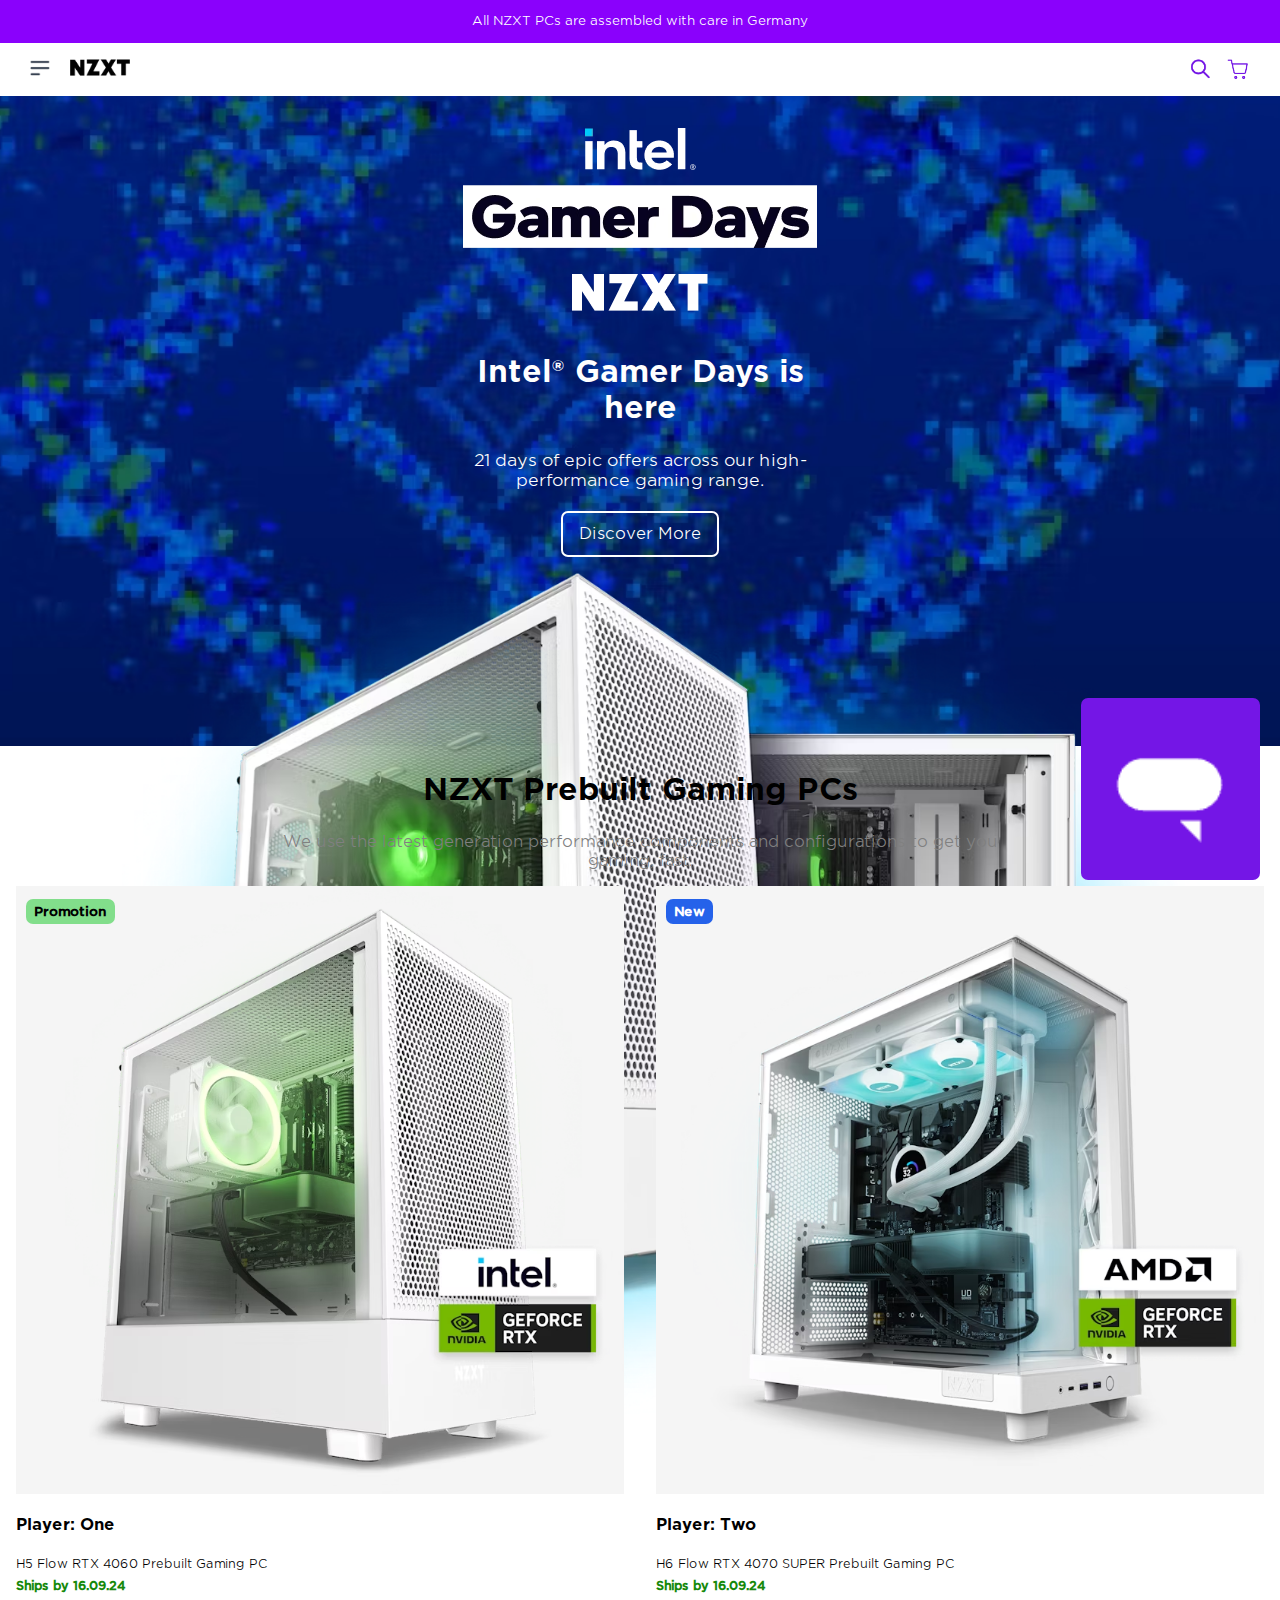
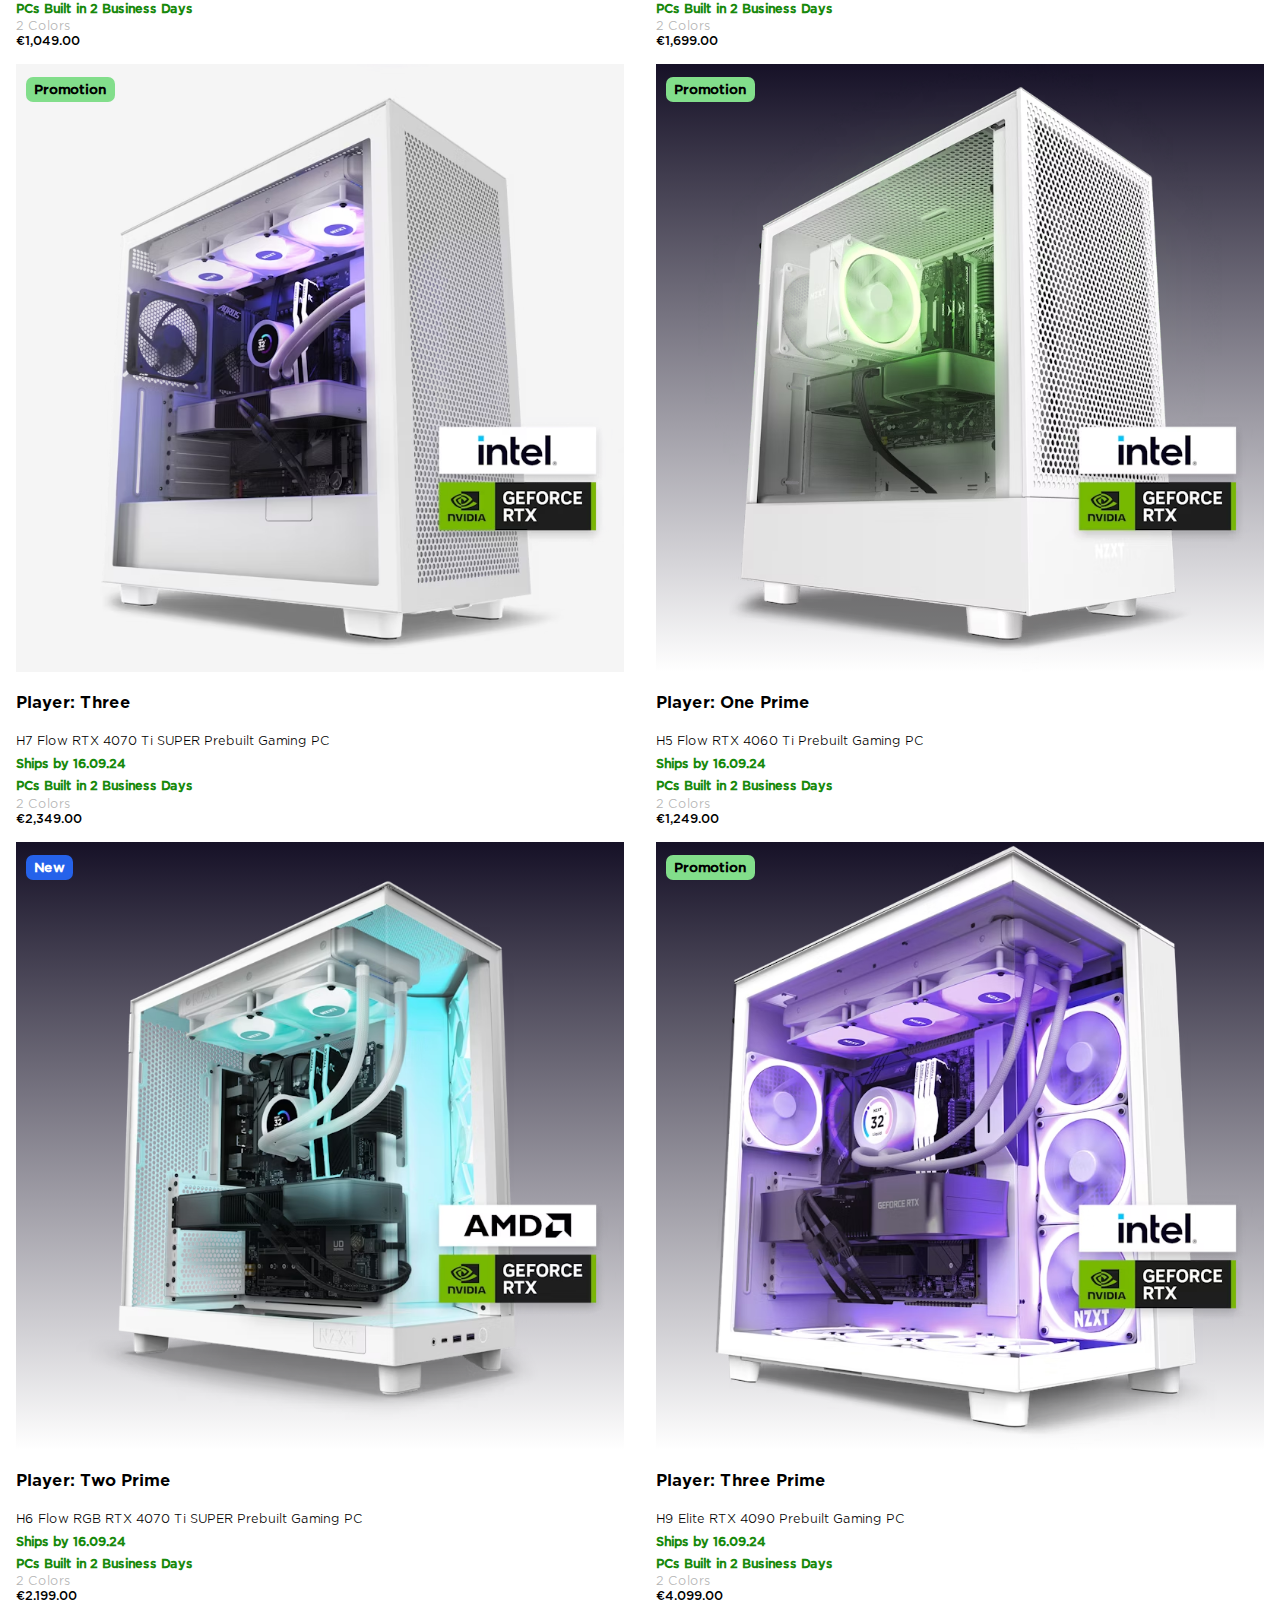
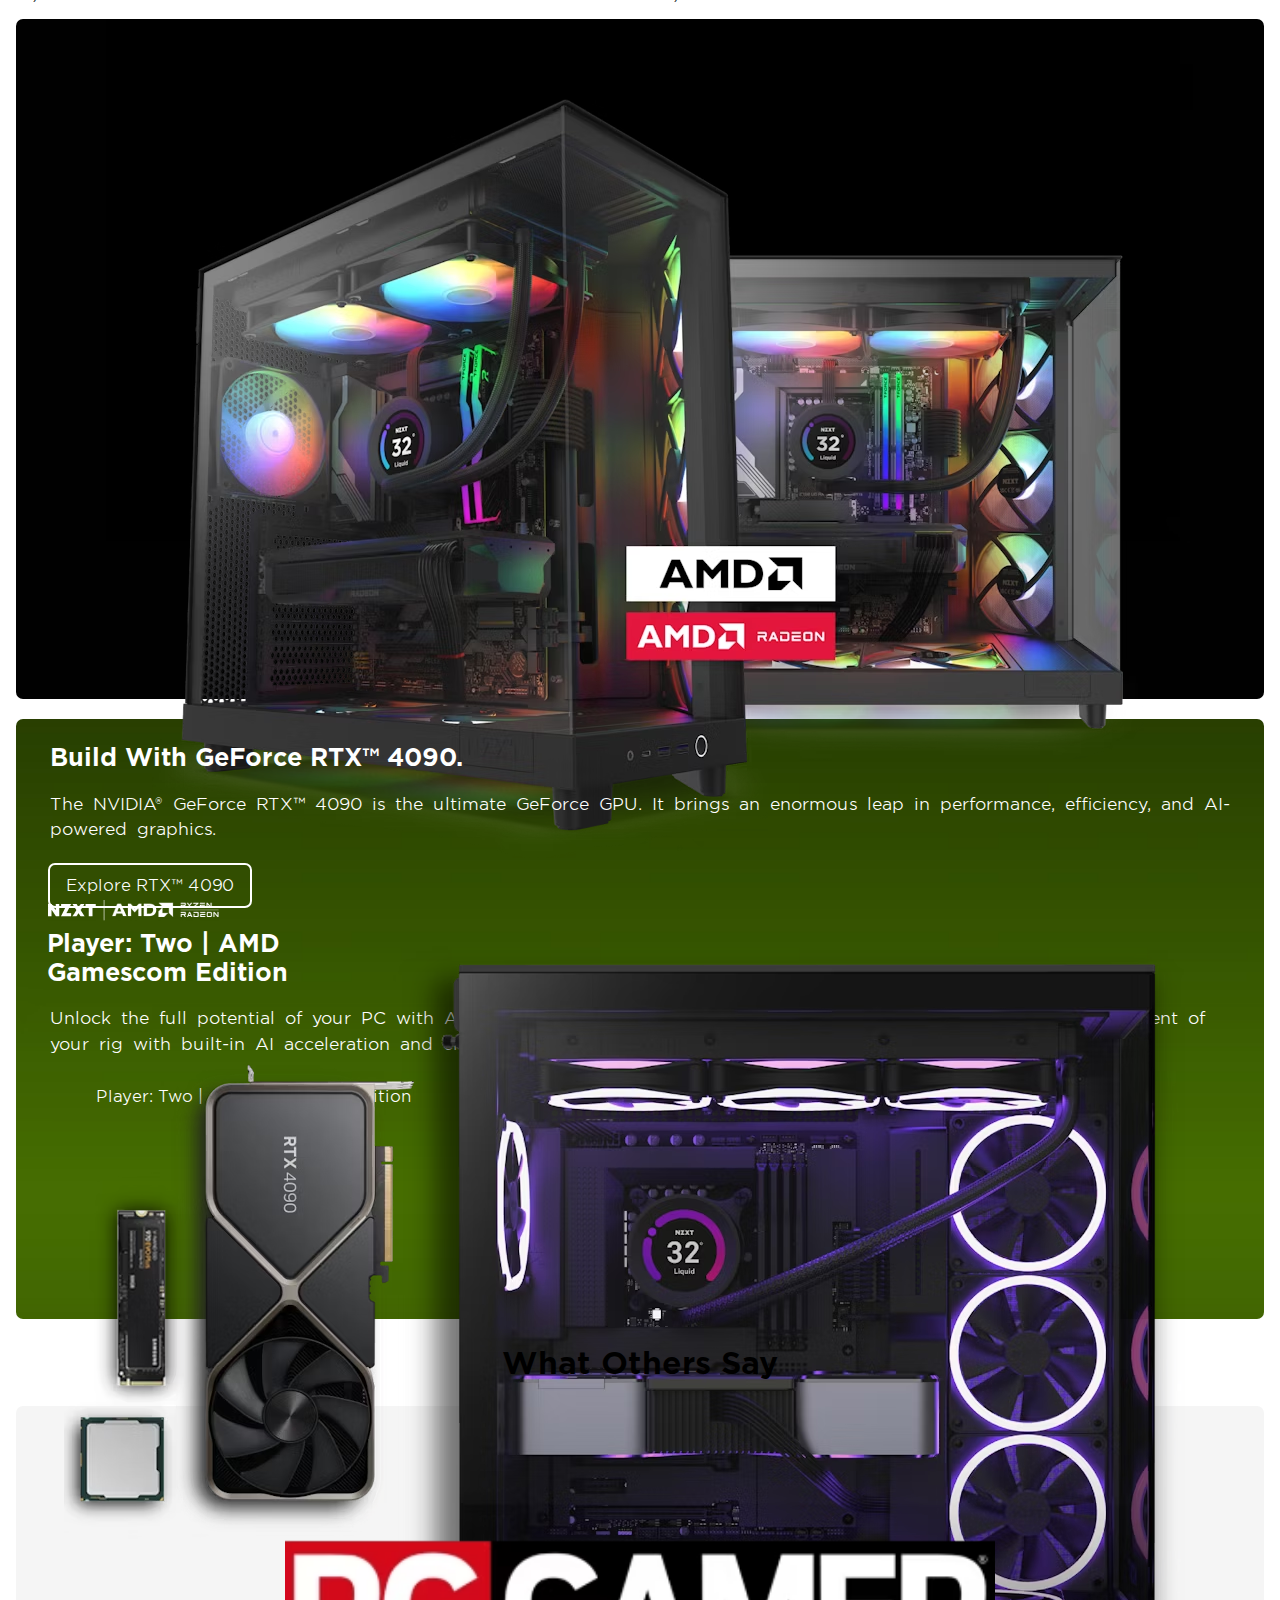
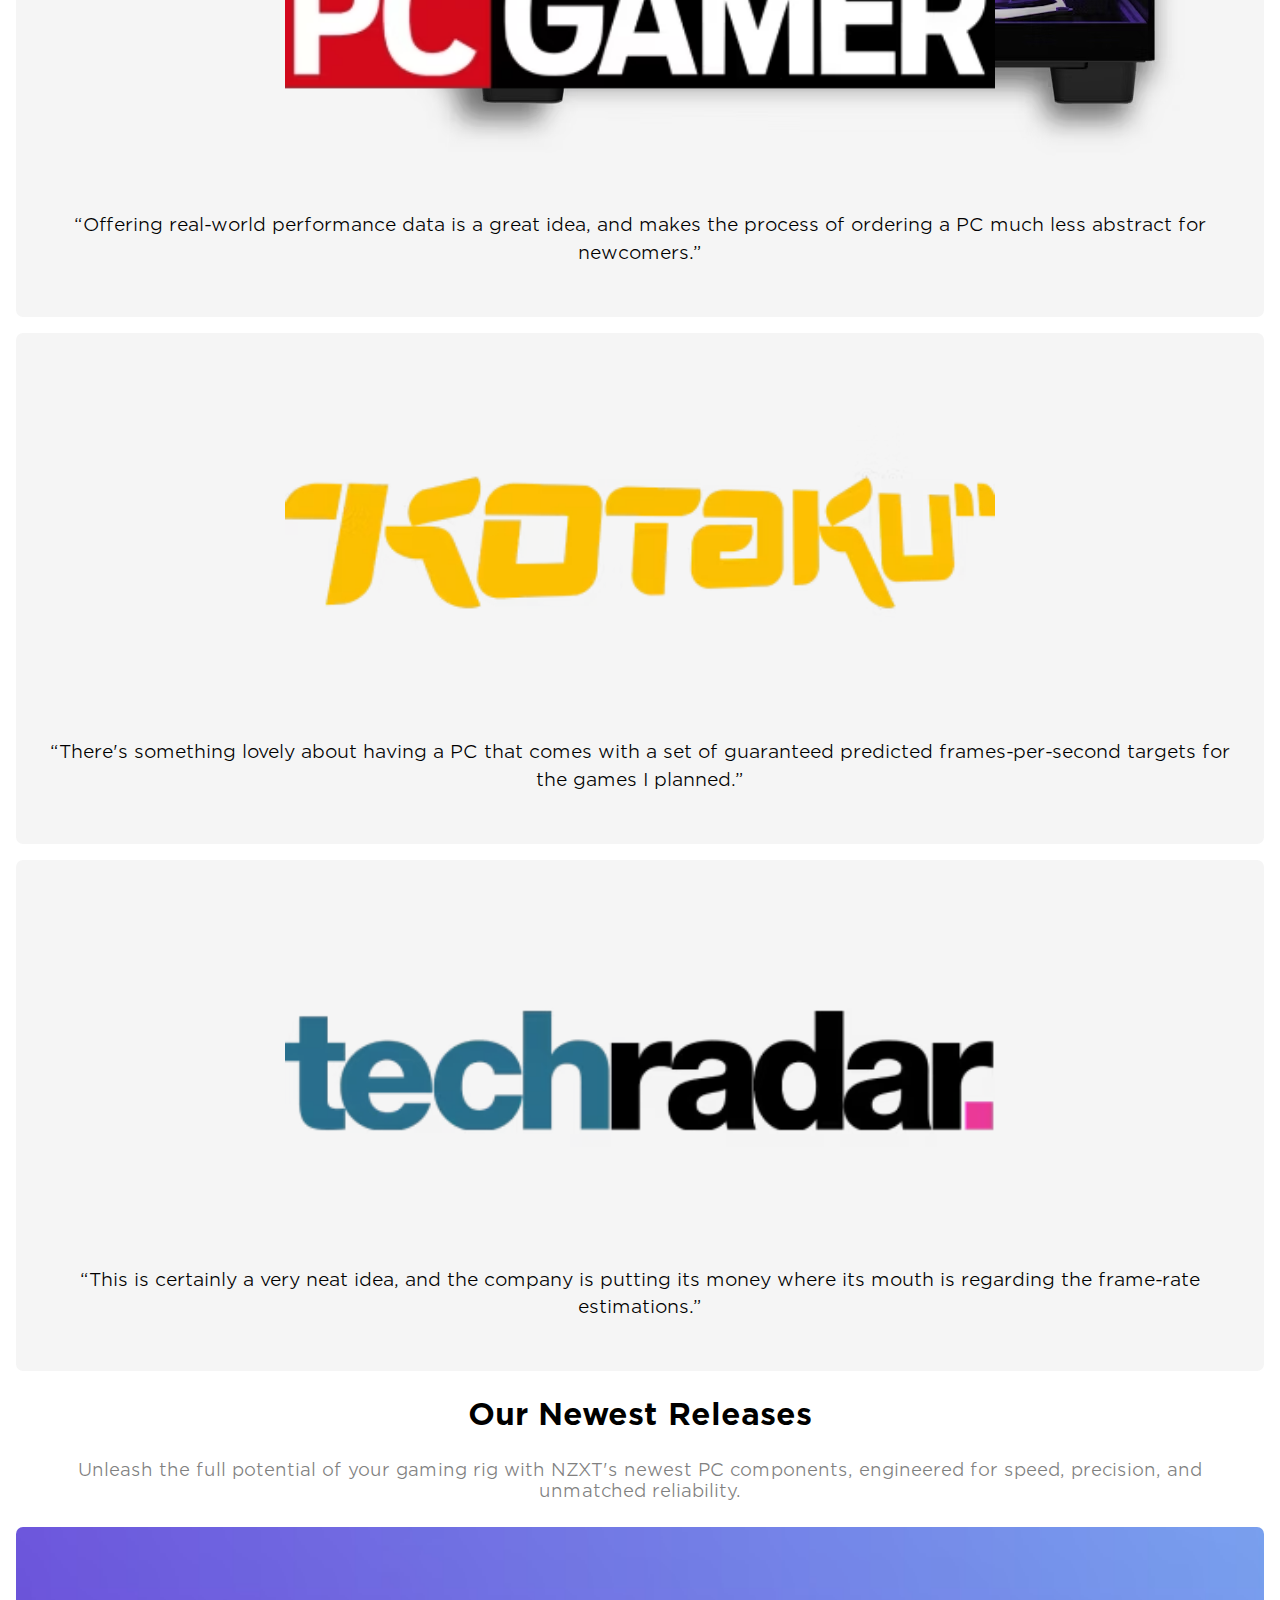
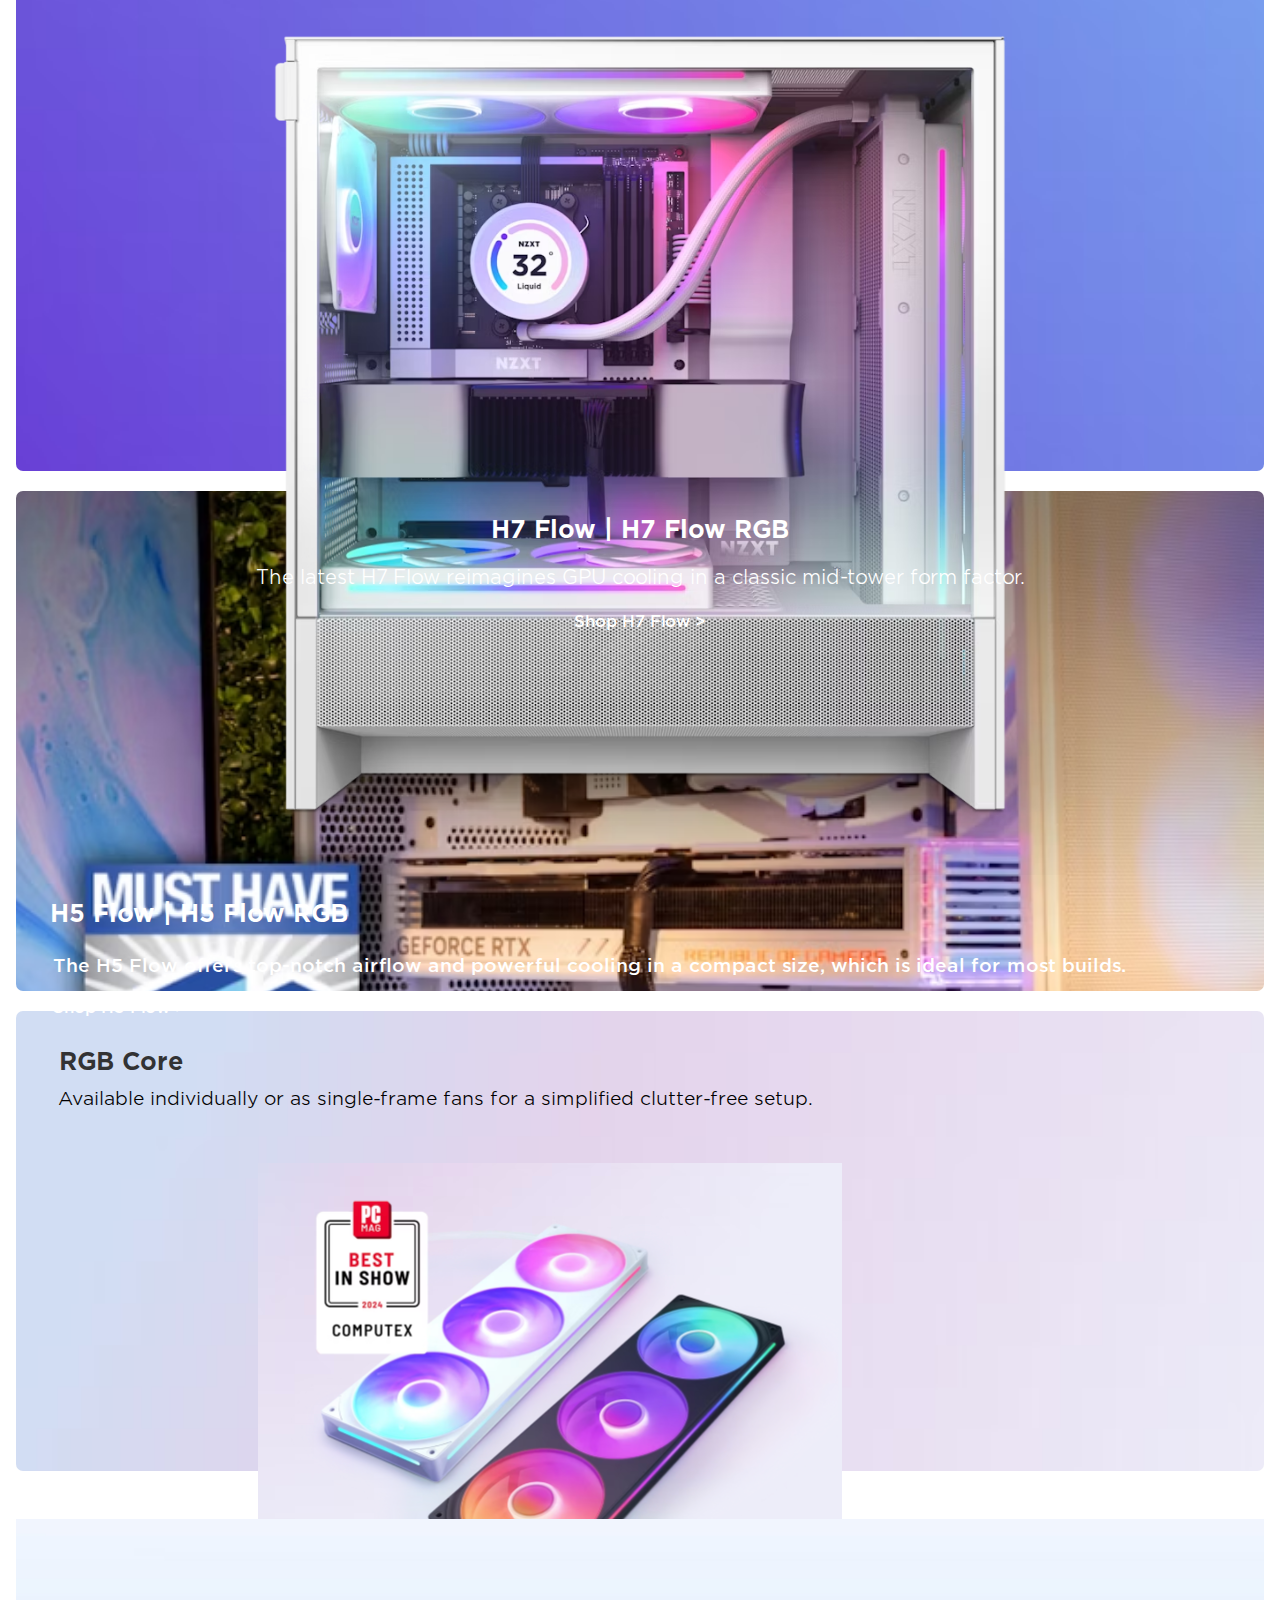
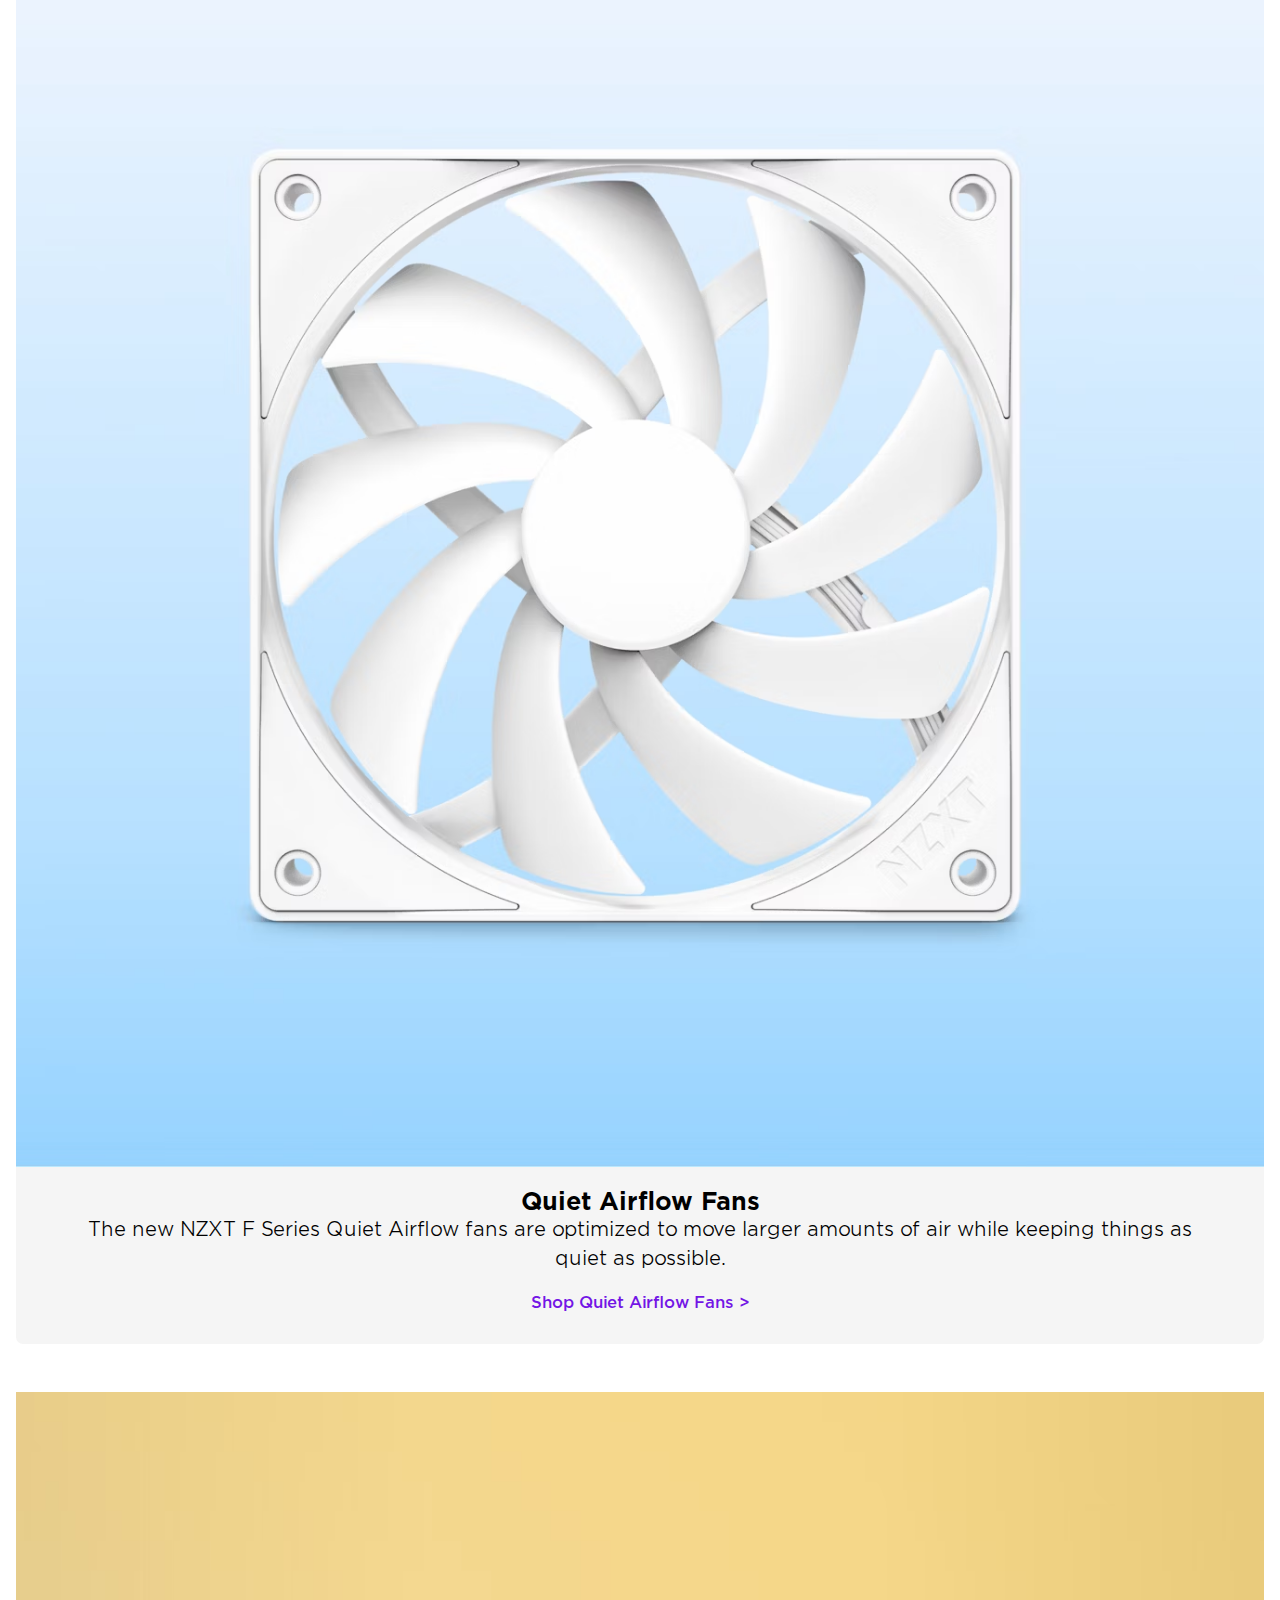
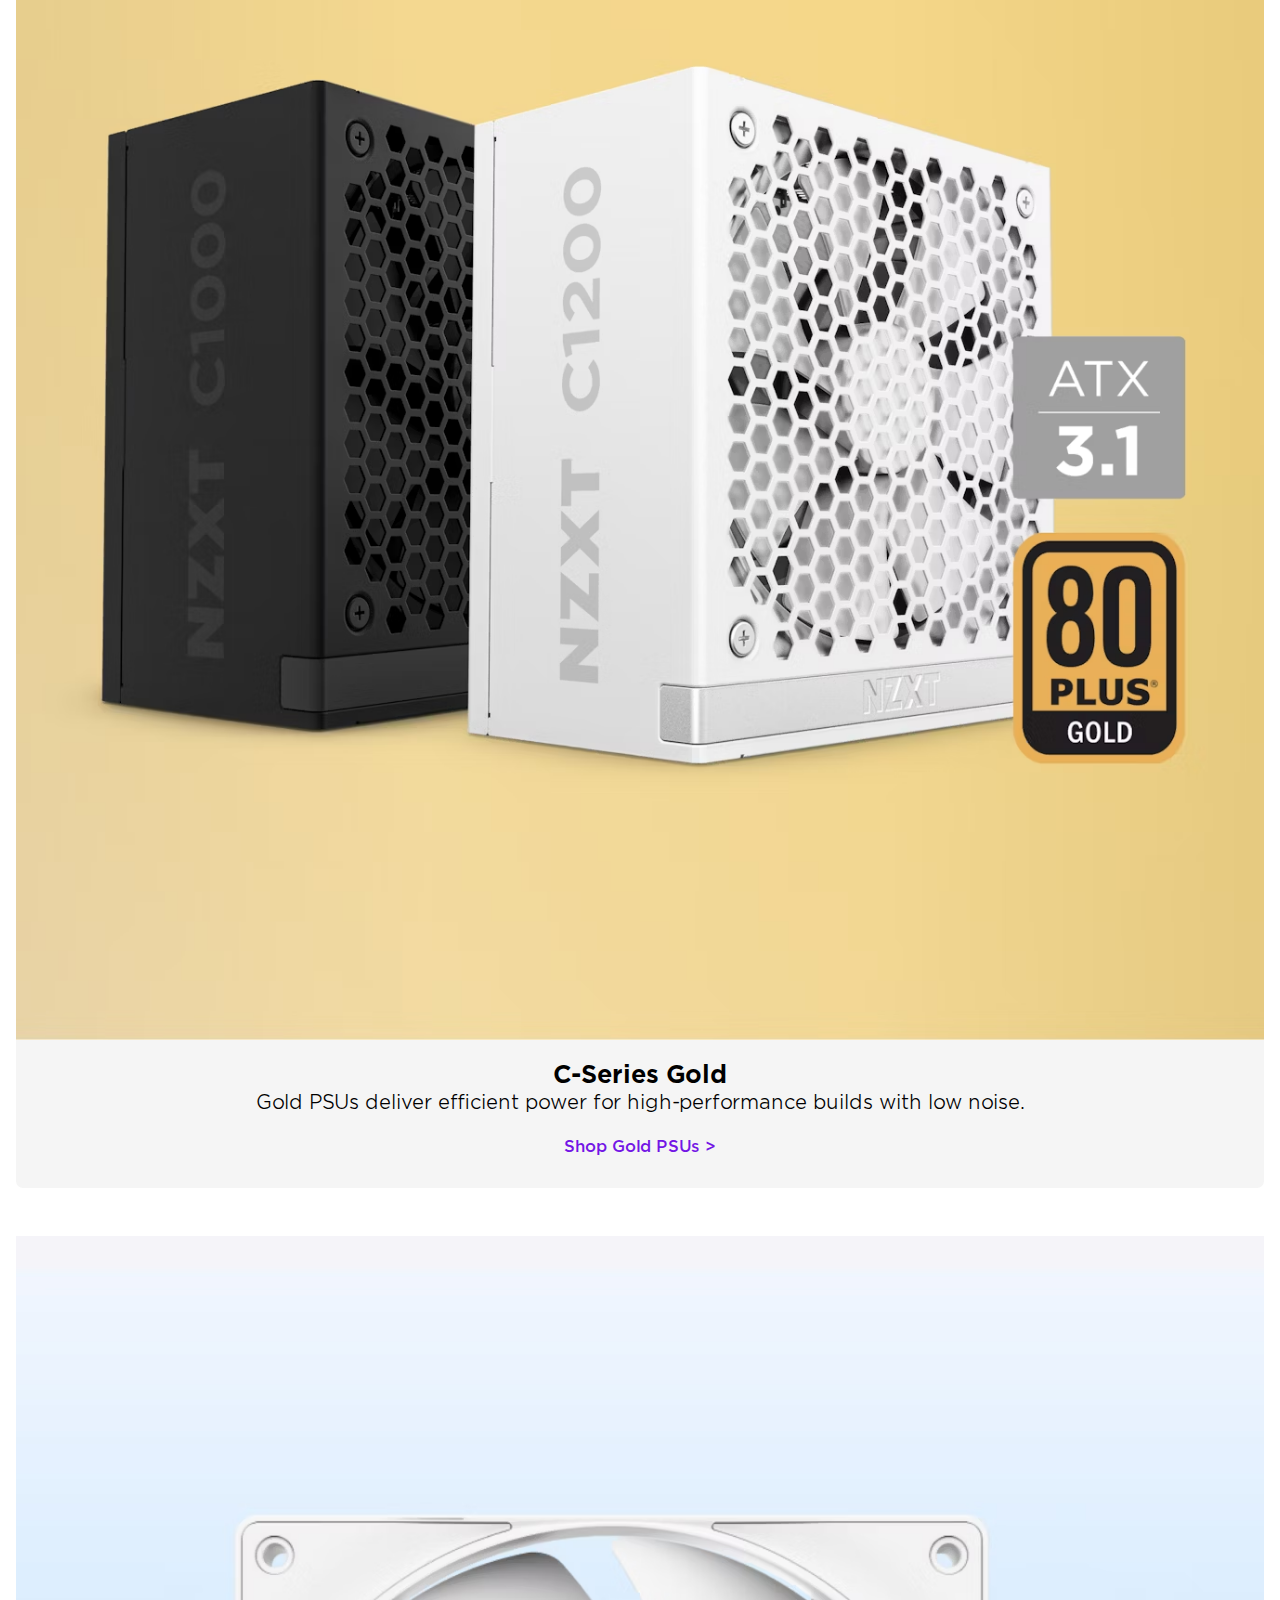
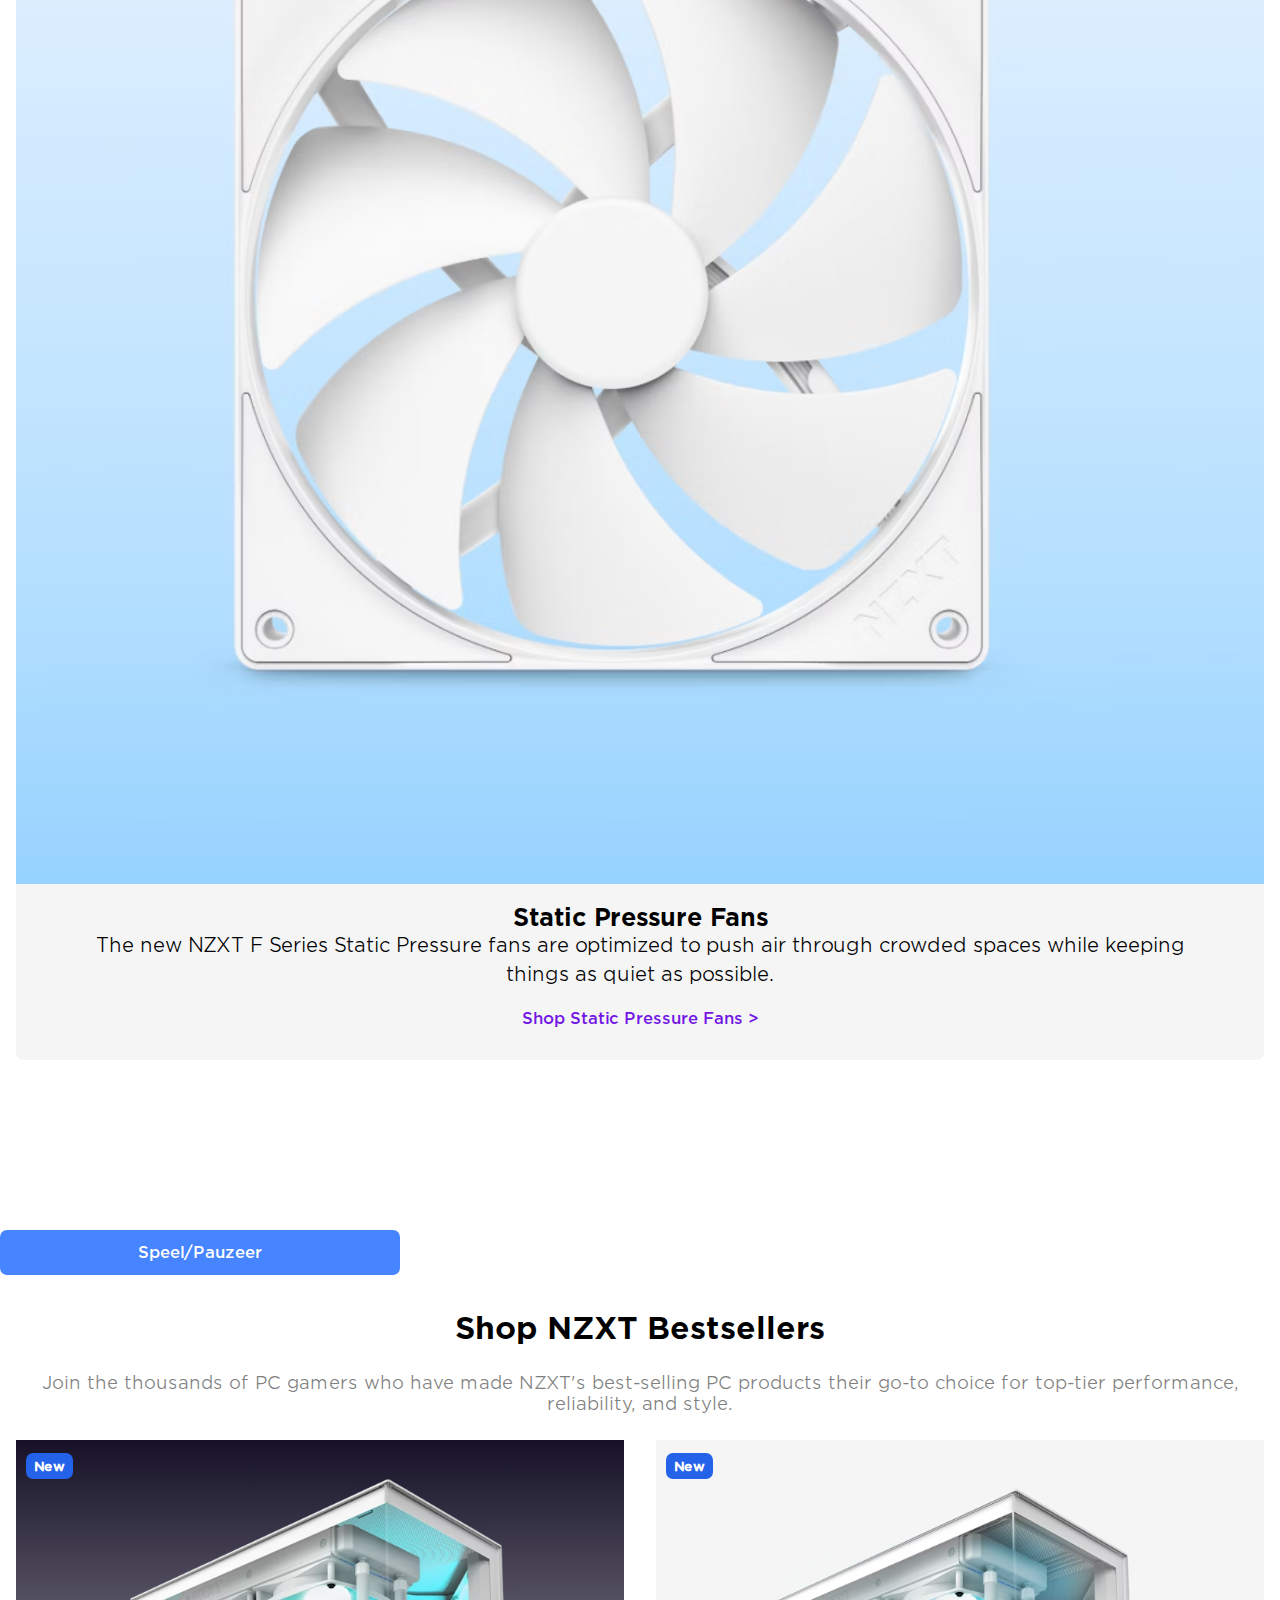
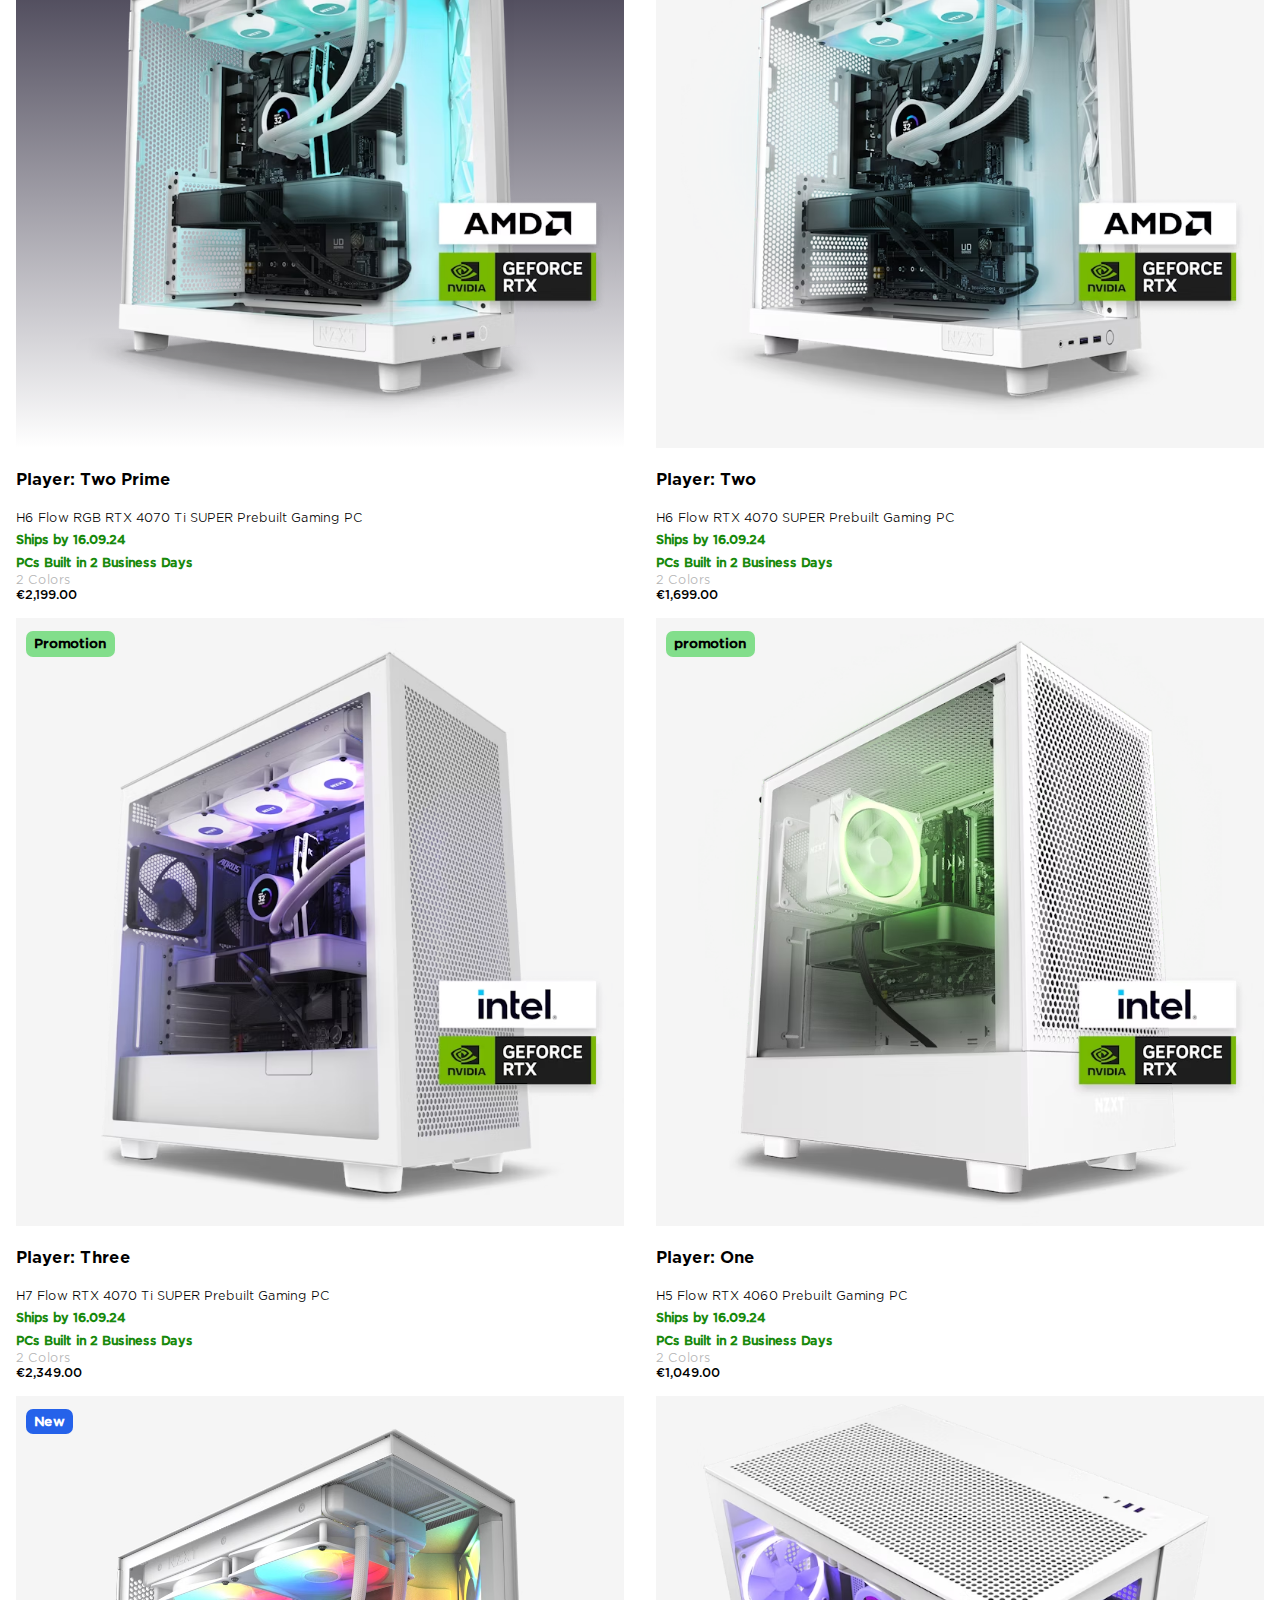
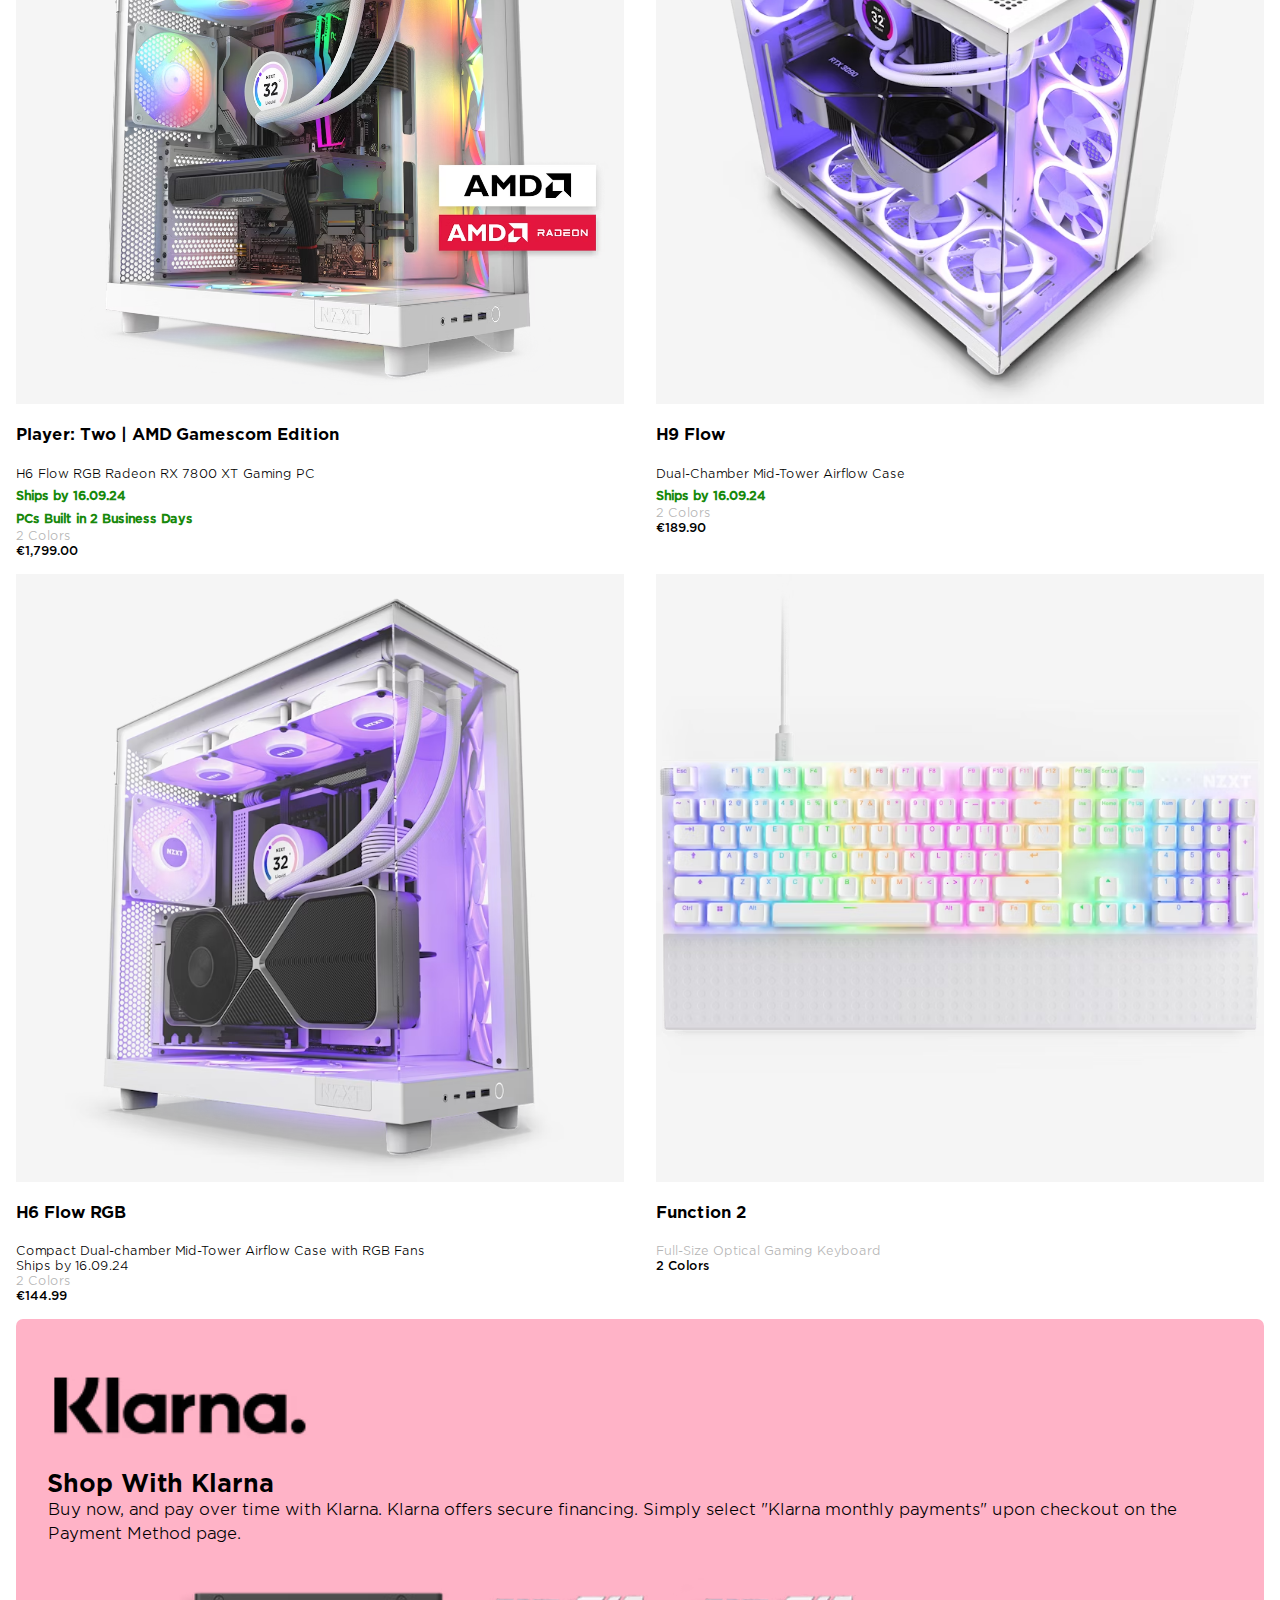
==== commit a42a9d70: "Add files via upload" ====
--- a/index.html
+++ b/index.html
@@ -19,22 +19,36 @@
 	<header>
 		<nav>
 			<div class="linker-nav">
-				<img class="hamburger" src="icons/hamburger-menu.png" alt="">
-				<img class="logo-web" src="images/nzxt-logo-png.png" alt="">
+				<!-- onlick genoodzaakt-->
+				<img class="hamburger" src="icons/hamburger-menu.png" onclick="hamburger()" alt="menu">
+				<a href="support.html">
+					<img class="logo-web" src="images/nzxt-logo-png.png" alt="logo nzxt">
+				</a>
 			</div>
 			<div class="rechter-nav">
-				<img class="vergrootglas" src="icons/vergrootglas.png" alt="">
-				<img class="winkelmand" src="icons/winkelmand.png" alt="">
+				<img class="vergrootglas" src="icons/vergrootglas.png" alt="Zoeken">
+				<img class="winkelmand" src="icons/winkelmand.png" alt="Winkelwagen">
 			</div>
 		</nav>
+		<div class="topnav">
+			<div id="myLinks">
+				<a href="">Gaming PCs</a>
+				<a href="">Components</a>
+				<a href="">Gaming Gear</a>
+				<a href="">Monitors</a>
+				<a href="">Software</a>
+				<a href="">Community</a>
+				<a href="support.html"> ? Support</a>
+			</div>
+		</div>
 	</header>
 
 	<section class="promo-home">
-		<img class="promo-afb" src="images/intel-gamer-days.avif" alt="">
+		<img class="promo-afb" src="images/intel-gamer-days.avif" alt="Promo Foto Intel Gamer Days NZXT">
 		<h2>Intel® Gamer Days is <br>here</h2>
 		<p>21 days of epic offers across our high-<br>performance gaming range.</p>
-		<a class="promo-button" href="">Discover More</a>
-		<img src="images/home-pc.avif" alt="">
+		<a href="">Discover More</a>
+		<img src="images/home-pc.avif" alt="Promo Pc afbeelding">
 	</section>
 
 	<h2>NZXT Prebuilt Gaming PCs</h2>
@@ -45,7 +59,7 @@
 
 		<article>
 			<h3>Promotion</h3>
-			<img src="images/h5-flow-rtx4060.avif" alt="">
+			<img src="images/h5-flow-rtx4060.avif" alt="Afbeelding H5 Flow Rtx4060 gaming pc">
 			<h4>Player: One</h4>
 			<p>H5 Flow RTX 4060 Prebuilt Gaming PC</p>
 			<h5>Ships by 16.09.24</h5>
@@ -56,7 +70,7 @@
 
 		<article>
 			<h3 class="new-banner">New</h3>
-			<img src="images/player-two-h6-flow.avif" alt="">
+			<img src="images/player-two-h6-flow.avif" alt="Afbeelding h6 flow rtx4070 super gaming pc">
 			<h4>Player: Two</h4>
 			<p>H6 Flow RTX 4070 SUPER Prebuilt Gaming PC</p>
 			<h5>Ships by 16.09.24</h5>
@@ -67,7 +81,7 @@
 
 		<article>
 			<h3>Promotion</h3>
-			<img src="images/player-three-h7-flow.avif" alt="">
+			<img src="images/player-three-h7-flow.avif" alt="afbeelding h7 flow rtx4070 ti super gaming pc">
 			<h4>Player: Three</h4>
 			<p>H7 Flow RTX 4070 Ti SUPER Prebuilt Gaming PC</p>
 			<h5>Ships by 16.09.24</h5>
@@ -78,7 +92,7 @@
 
 		<article>
 			<h3>Promotion</h3>
-			<img src="images/player-one-prime.avif" alt="">
+			<img src="images/player-one-prime.avif" alt="afbeelding h5 flow rtx 4060 ti gaming pc">
 			<h4>Player: One Prime</h4>
 			<p>H5 Flow RTX 4060 Ti Prebuilt Gaming PC</p>
 			<h5>Ships by 16.09.24</h5>
@@ -89,7 +103,7 @@
 
 		<article>
 			<h3 class="new-banner">New</h3>
-			<img src="images/player-two-prime.avif" alt="">
+			<img src="images/player-two-prime.avif" alt="afbeelding h6 flow rgb rtx4070 ti super gaming pc">
 			<h4>Player: Two Prime</h4>
 			<p>H6 Flow RGB RTX 4070 Ti SUPER Prebuilt Gaming PC</p>
 			<h5>Ships by 16.09.24</h5>
@@ -100,7 +114,9 @@
 
 		<article>
 			<h3>Promotion</h3>
-			<img src="images/player-three-prime.avif" alt="">
+			<a href="product.html">
+				<img src="images/player-three-prime.avif" alt="afbeelding h9 elite rtx 4090 gaming pc">
+			</a>
 			<h4>Player: Three Prime</h4>
 			<p>H9 Elite RTX 4090 Prebuilt Gaming PC</p>
 			<h5>Ships by 16.09.24</h5>
@@ -112,202 +128,305 @@
 	</section>
 
 	<section class="amd-pc">
-		<img class="amd-afb" src="images/nzxt-amd-pc.avif" alt="">
-		<img src="images/nzxt-amd-logo.avif" alt="">
+		<img class="amd-afb" src="images/nzxt-amd-pc.avif" alt="afbeelding van een AMD pc">
+		<img src="images/nzxt-amd-logo.avif" alt="amd en nzxt colab afbeelding">
 		<h2>Player: Two | AMD <br> Gamescom Edition</h2>
 		<p>Unlock the full potential of your PC with AI-ready AMD Ryzen™ processors. Bring the speed of gaming to every
 			element of your rig with built-in AI acceleration and enhanced AI capabilities for productivity and content
 			creation.
 		</p>
-		<a class="amd-button" href="">Player: Two | AMD Gamescom Edition</a>
-	</section>
-
-	<section>
-		<img src="images/green-bg.avif" alt="">
-		<img src="images/rtx-pc.avif" alt="">
+		<a href="">Player: Two | AMD Gamescom Edition</a>
+	</section>
+
+	<section class="rtx90-pc">
 		<h2>Build With GeForce RTX™ 4090.</h2>
 		<p>The NVIDIA® GeForce RTX™ 4090 is the ultimate GeForce GPU. It brings an enormous leap in
 			performance, efficiency, and AI-powered graphics.
 		</p>
-		<button>Explore RTX™ 4090</button>
+		<a href="">Explore RTX™ 4090</a>
+		<img src="images/rtx-pc.avif" alt="afbeelding van een pc en videokaart">
 	</section>
 	<h2>What Others Say</h2>
 
 	<section>
-		<img src="images/pcgamer-logo.avif" alt="">
-		<p>“Offering real-world performance data is a great idea, and makes the process of ordering a PC much less
-			abstract for newcomers.”</p>
-		<img src="images/kotaku-logo.avif" alt="">
-		<p>“There's something lovely about having a PC that comes with a set of guaranteed predicted frames-per-second
-			targets for the games I planned.”</p>
-		<img src="images/techradar-logo.avif" alt="">
-		<p>“This is certainly a very neat idea, and the company is putting its money where its mouth is regarding the
-			frame-rate estimations.”</p>
+		<blockquote>
+			<img src="images/pcgamer-logo.avif" alt="pcgamer logo">
+			<p>“Offering real-world performance data is a great idea, and makes the process of ordering a PC much less
+				abstract for newcomers.”</p>
+		</blockquote>
+		<blockquote><img src="images/kotaku-logo.avif" alt="kotaku logo">
+			<p>“There's something lovely about having a PC that comes with a set of guaranteed predicted
+				frames-per-second
+				targets for the games I planned.”</p>
+		</blockquote>
+		<blockquote>
+			<img src="images/techradar-logo.avif" alt="techradar logo">
+			<p>“This is certainly a very neat idea, and the company is putting its money where its mouth is regarding
+				the
+				frame-rate estimations.”</p>
+		</blockquote>
 	</section>
 
 	<h2>Our Newest Releases</h2>
-	<p>Unleash the full potential of your gaming rig with NZXT's newest PC components, engineered for speed, precision,
+	<p class="new-release-woord">Unleash the full potential of your gaming rig with NZXT's newest PC components,
+		engineered for speed, precision,
 		and unmatched reliability.</p>
-	<section>
-		<img src="images/blue-bg.avif" alt="">
-		<img src="images/h5-flow-blue.avif" alt="">
+
+	<section class="h5-blauw">
+		<img src="images/h5-flow-blue.avif" alt="h5 flow afbeelding">
 		<h3>H5 Flow | H5 Flow RGB</h3>
 		<p>The H5 Flow offers top-notch airflow and powerful cooling in a compact size, which is ideal for most builds.
 		</p>
-		<button>Shop H5 Flow ></button>
-	</section>
-
-	<section>
-		<img src="images/pc-warm.avif" alt="">
+		<a href="">Shop H5 Flow &gt; <!--chatgpt gevraagd voor > icoontje --> </a>
+	</section>
+
+	<section class="warm-pc">
 		<h2>H7 Flow | H7 Flow RGB</h2>
 		<p>The latest H7 Flow reimagines GPU cooling in a classic mid-tower form factor.</p>
-		<button>Shop H7 Flow ></button>
-	</section>
-
-	<section>
-		<img src="images/icue-white.avif" alt="">
+		<a href="">Shop H7 Flow &gt; </a>
+	</section>
+
+	<section class="icue-ban">
 		<h2>RGB Core</h2>
 		<p>Available individually or as single-frame fans for a simplified clutter-free setup.</p>
-		<p>Shop RGB Core Fans ></p>
-	</section>
-
-	<section>
-		<img src="images/white-fan.avif" alt="">
+		<a href="">Shop RGB Core Fans &gt; </a>
+		<img src="images/fansicue.png" alt="icue fans afgebeeld">
+	</section>
+
+	<section class="simple-fan">
+		<img src="images/white-fan.avif" alt="witte cooling fan">
 		<h2>Quiet Airflow Fans</h2>
 		<p>The new NZXT F Series Quiet Airflow fans are optimized to move larger amounts of air while keeping things as
 			quiet as possible.</p>
-		<p>Shop Quiet Airflow Fans</p>
-	</section>
-
-	<section>
-		<img src="images/source-yellow.avif" alt="">
+		<a href="">Shop Quiet Airflow Fans &gt;</a>
+	</section>
+
+	<section class="simple-fan">
+		<img src="images/source-yellow.avif" alt="powersupply afbeelding">
 		<h2>C-Series Gold</h2>
 		<p>Gold PSUs deliver efficient power for high-performance builds with low noise.</p>
-		<p>Shop Gold PSUs</p>
-	</section>
-
-	<section>
-		<img src="images/white-fan-fat.avif" alt="">
+		<a href="">Shop Gold PSUs &gt; </a>
+	</section>
+
+	<section class="simple-fan">
+		<img src="images/white-fan-fat.avif" alt="dikke witte cooling fan">
 		<h2>Static Pressure Fans</h2>
 		<p>The new NZXT F Series Static Pressure fans are optimized to push air through crowded spaces while keeping
 			things as quiet as possible.</p>
-		<p>Shop Static Pressure Fans ></p>
-	</section>
+		<a href="">Shop Static Pressure Fans &gt; </a>
+	</section>
+
+	<video class="video-speler">
+		<source src="videos/FullSizeRender.mp4" type="video/mp4">
+	</video>
+	<button type="button" class="knop-video">Speel/Pauzeer</button>
 
 	<h2>Shop NZXT Bestsellers</h2>
-	<p>Join the thousands of PC gamers who have made NZXT's best-selling PC products their go-to choice for top-tier
+	<p class="new-release-woord">Join the thousands of PC gamers who have made NZXT's best-selling PC products their
+		go-to choice for top-tier
 		performance, reliability, and style.</p>
 
-	<section>
-		<p>New</p>
-		<img src="images/player-two-prime.avif" alt="">
-		<h3>Player: Two Prime</h3>
-		<p>H6 Flow RGB RTX 4070 Ti SUPER Prebuilt Gaming PC</p>
-		<p>Ships by 16.09.24</p>
-		<p>PCs Built in 2 Business Days</p>
-		<p>2 Colors</p>
-		<p>€2,199.00</p>
-	</section>
-
-	<section>
-		<p>New</p>
-		<img src="images/player-two-h6-flow.avif" alt="">
-		<h3>Player: Two</h3>
-		<p>H6 Flow RTX 4070 SUPER Prebuilt Gaming PC</p>
-		<p>Ships by 16.09.24</p>
-		<p>PCs Built in 2 Business Days</p>
-		<p>2 Colors</p>
-		<p>€1,699.00</p>
-	</section>
-
-	<section>
-		<p>Promotion</p>
-		<img src="images/player-three-h7-flow.avif" alt="">
-		<h3>Player: Three</h3>
-		<p>H7 Flow RTX 4070 Ti SUPER Prebuilt Gaming PC</p>
-		<p>Ships by 16.09.24</p>
-		<p>PCs Built in 2 Business Days</p>
-		<p>2 Colors</p>
-		<p>€2,349.00</p>
-	</section>
-
-	<section>
-		<p>promotion</p>
-		<img src="images/h5-flow-rtx4060.avif" alt="">
-		<h3>Player: One</h3>
-		<p>H5 Flow RTX 4060 Prebuilt Gaming PC</p>
-		<p>Ships by 16.09.24</p>
-		<p>PCs Built in 2 Business Days</p>
-		<p>2 Colors</p>
-		<p>€1,049.00</p>
-	</section>
-
-	<section>
-		<p>New</p>
-		<img src="images/amd-edition-pc.avif" alt="">
-		<h3>Player: Two | AMD Gamescom Edition</h3>
-		<p>H6 Flow RGB Radeon RX 7800 XT Gaming PC</p>
-		<p>Ships by 16.09.24</p>
-		<p>PCs Built in 2 Business Days</p>
-		<p>2 Colors</p>
-		<p>€1,799.00</p>
-	</section>
-
-	<section>
-		<img src="images/h9-flow-case.avif" alt="">
-		<h3>H9 Flow</h3>
-		<p>Dual-Chamber Mid-Tower Airflow Case</p>
-		<p>Ships by 16.09.24</p>
-		<p>2 Colors</p>
-		<p>€189.90</p>
-	</section>
-
-	<section>
-		<img src="images/h6-flow-case.avif" alt="">
-		<h3>H6 Flow RGB</h3>
-		<p>Compact Dual-chamber Mid-Tower Airflow Case with RGB Fans</p>
-		<p>Ships by 16.09.24</p>
-		<p>2 Colors</p>
-		<p>€144.99</p>
-	</section>
-
-	<section>
-		<img src="images/keyboard-white.avif" alt="">
-		<h3>Function 2</h3>
-		<p>Full-Size Optical Gaming Keyboard</p>
-		<p>2 Colors</p>
-	</section>
-
-	<section>
-		<img src="images/components.avif" alt="">
-		<img src="images/klarna-logo.avif" alt="">
+	<section class="producten-twee">
+
+		<article>
+			<h3 class="new-banner">New</h3>
+			<img src="images/player-two-prime.avif" alt="afbeelding h6 flow rgb rtx4070 ti super gaming pc">
+			<h4>Player: Two Prime</h4>
+			<p>H6 Flow RGB RTX 4070 Ti SUPER Prebuilt Gaming PC</p>
+			<h5>Ships by 16.09.24</h5>
+			<h5>PCs Built in 2 Business Days</h5>
+			<p>2 Colors</p>
+			<p>€2,199.00</p>
+		</article>
+
+		<article>
+			<h3 class="new-banner">New</h3>
+			<img src="images/player-two-h6-flow.avif" alt="afbeelding h6 flow rtx4070 super gaming pc">
+			<h4>Player: Two</h4>
+			<p>H6 Flow RTX 4070 SUPER Prebuilt Gaming PC</p>
+			<h5>Ships by 16.09.24</h5>
+			<h5>PCs Built in 2 Business Days</h5>
+			<p>2 Colors</p>
+			<p>€1,699.00</p>
+		</article>
+
+		<article>
+			<h3>Promotion</h3>
+			<img src="images/player-three-h7-flow.avif" alt="afbeelding h7 flow rtx4070 ti super gaming pc">
+			<h4>Player: Three</h4>
+			<p>H7 Flow RTX 4070 Ti SUPER Prebuilt Gaming PC</p>
+			<h5>Ships by 16.09.24</h5>
+			<h5>PCs Built in 2 Business Days</h5>
+			<p>2 Colors</p>
+			<p>€2,349.00</p>
+		</article>
+
+		<article>
+			<h3>promotion</h3>
+			<img src="images/h5-flow-rtx4060.avif" alt="afbeelding h5 flow rtx 4060 gaming pc">
+			<h4>Player: One</h4>
+			<p>H5 Flow RTX 4060 Prebuilt Gaming PC</p>
+			<h5>Ships by 16.09.24</h5>
+			<h5>PCs Built in 2 Business Days</h5>
+			<p>2 Colors</p>
+			<p>€1,049.00</p>
+		</article>
+
+		<article>
+			<h3 class="new-banner">New</h3>
+			<img src="images/amd-edition-pc.avif" alt="afbeelding amd pc">
+			<h4>Player: Two | AMD Gamescom Edition</h4>
+			<p>H6 Flow RGB Radeon RX 7800 XT Gaming PC</p>
+			<h5>Ships by 16.09.24</h5>
+			<h5>PCs Built in 2 Business Days</h5>
+			<p>2 Colors</p>
+			<p>€1,799.00</p>
+		</article>
+
+		<article>
+			<img src="images/h9-flow-case.avif" alt="afbeelding h9 flow case">
+			<h4>H9 Flow</h4>
+			<p>Dual-Chamber Mid-Tower Airflow Case</p>
+			<h5>Ships by 16.09.24</h5>
+			<p>2 Colors</p>
+			<p>€189.90</p>
+		</article>
+
+		<article>
+			<img src="images/h6-flow-case.avif" alt="afbeelding h6 flow case">
+			<h4>H6 Flow RGB</h4>
+			<p>Compact Dual-chamber Mid-Tower Airflow Case with RGB Fans</p>
+			<p>Ships by 16.09.24</p>
+			<p>2 Colors</p>
+			<p>€144.99</p>
+		</article>
+
+		<article>
+			<img src="images/keyboard-white.avif" alt="afbeelding function 2 keyboard">
+			<h4>Function 2</h4>
+			<p>Full-Size Optical Gaming Keyboard</p>
+			<p>2 Colors</p>
+		</article>
+
+	</section>
+
+	<section class="klarna-banner">
+		<img src="images/klarna-logo.avif" alt="klarna logo">
 		<h2>Shop With Klarna</h2>
 		<p>Buy now, and pay over time with Klarna. Klarna offers secure financing. Simply select "Klarna monthly
 			payments" upon checkout on the Payment Method page.</p>
-	</section>
-
-	<section>
-		<img src="images/vibe-pc-bg.avif" alt="">
-		<p>NZXT</p>
+		<img src="images/components.avif" alt="onderdelen van een pc afgebeeld">
+	</section>
+
+	<section class="last-banner">
+		<h3>NZXT</h3>
 		<h2>Prebuilt Power to Love</h2>
-		<p>Shop Player PCs ></p>
-	</section>
-
-	<section>
-		<h2>Stay in Touch</h2>
-		<p>Stay up to date on NZXT product news and offers</p>
-		<button>Notify Me</button>
-		<p>By signing up you agree to NZXT and CAM's Privacy Policy and Terms & Conditions</p>
-		<p>language english country nederlands</p>
-		<ul>
-			<li>contact</li>
-			<li>about nzxt</li>
-			<li>community</li>
-			<li>software</li>
-			<li>account</li>
-			<li>nzxt store</li>
-		</ul>
-	</section>
+		<a href="">Shop Player PCs &gt;</a>
+	</section>
+
+	<footer>
+		<section class="contact-maken-foot">
+			<h2>Stay in Touch</h2>
+			<h3>Stay up to date on NZXT product news and offers.</h3>
+
+			<form>
+				<label for="email"></label>
+				<input type="email" id="email" name="email" placeholder="" required>
+				<button type="submit">Notify Me</button>
+			</form>
+
+			<!-- hulp van chatgpt  -->
+
+			<input type="checkbox" required>
+			By signing up you agree to NZXT and CAM's
+			<a href="">Privacy Policy</a> and
+			<a href="">Terms
+				&amp;<!--chatgpt gevraagd voor & icoontje --> Conditions</a>
+		</section>
+
+
+		<section class="info-foot">
+			<div class="heading-container">
+				<h2>LANGUAGE</h2>
+				<h2>COUNTRY</h2>
+			</div>
+			<div class="paragraph-container">
+				<p>English v</p>
+				<p>Nederlands v</p>
+			</div>
+
+			<ul> <!-- met hulp van chatgpt -->
+				<li>
+					<select>
+						<option value="contact">Contact</option>
+						<option value="contact1">Contact Option 1</option>
+						<option value="contact2">Contact Option 2</option>
+					</select>
+				</li>
+				<li class="separator"></li> <!-- Separator tussen dropdowns -->
+				<li>
+					<select>
+						<option value="about">About NZXT</option>
+						<option value="about1">About Option 1</option>
+						<option value="about2">About Option 2</option>
+					</select>
+				</li>
+				<li class="separator"></li>
+				<li>
+					<select>
+						<option value="community">Community</option>
+						<option value="community1">Community Option 1</option>
+						<option value="community2">Community Option 2</option>
+					</select>
+				</li>
+				<li class="separator"></li>
+				<li>
+					<select>
+						<option value="software">Software</option>
+						<option value="software1">Software Option 1</option>
+						<option value="software2">Software Option 2</option>
+					</select>
+				</li>
+				<li class="separator"></li>
+				<li>
+					<select>
+						<option value="account">Account</option>
+						<option value="account1">Account Option 1</option>
+						<option value="account2">Account Option 2</option>
+					</select>
+				</li>
+				<li class="separator"></li>
+				<li>
+					<select>
+						<option value="store">NZXT Store</option>
+						<option value="store1">Store Option 1</option>
+						<option value="store2">Store Option 2</option>
+					</select>
+				</li>
+			</ul>
+
+			<img src="images/socials.png" alt="link naar socials">
+			<h4>NZXT</h4>
+			<h6>© NZXT Inc. 2024 All Rights Reserved <br>
+				Legal <br>
+				Privacy Policy <br>
+				Manage Cookie Preferences</h6>
+		</section>
+		<button type="button" class="theme-toggle">Wissel naar Dark Mode</button>
+		<button type="button" class="font-size-verander">Verander Lettergrootte</button>
+
+		<!--pop up voor het chatten, ik was genoodzaakt voor een onclick ander werkte het niet-->
+		<img class="chatten" src="icons/chat-icon.png" alt="chatten om hulp" onclick="openPopup()">
+		<div class="chat-popup" id="chatPopup">
+			<div class="popup-content">
+				<button type="button" class="close" onclick="closePopup()">Sluiten</button>
+				<h2>Chat met ons!</h2>
+				<p>Waarmee kunnen we je helpen?</p>
+				<textarea placeholder="Mijn vraag is..."></textarea>
+				<button type="button">Verzend</button>
+			</div>
+		</div>
+	</footer>
 
 	<script defer src="scripts/script.js"></script>
 </body>
--- a/styles/style.css
+++ b/styles/style.css
@@ -18,6 +18,25 @@
 :root {
 	/* startje */
 	--color-primary: rgb(138, 1, 252);
+	--color-background: white;
+	--color-grijs:grey;
+    --color-secondary: rgb(205, 205, 213);
+    --color-light-grey: rgb(245, 245, 245);
+    --color-dark-grey: rgb(26, 28, 30);
+    --color-blauw: rgb(71, 132, 255);
+    --color-groen: rgb(130, 222, 139);
+    --color-klarna: rgb(255, 179, 199);
+	--color-andergroen: rgb(23, 137, 11);
+	--color-weirdgray: rgb(180, 180, 180);
+	--color-bannerblue: rgb(37, 98, 234);
+	--color-productbg: rgb(22, 17, 39);
+	--color-icueban:rgb(50, 50, 52);
+	--color-purple2:rgb(115, 21, 229);
+	--color-footer: rgb(55, 55, 61);
+	--color-button-onder: rgb(146, 146, 157);
+	--color-foot-wit: rgb(130, 130, 165);
+	--color-supportbg: rgb(235, 235, 239);
+	--color-text: black;
 	--space-s: 1em;
 	--space-m: 2em;
 }
@@ -49,6 +68,8 @@
 body {
 	margin: 0;
 	padding: 0;
+	background-color: var(--color-background);
+	color: var(--color-text);
 }
 
 header {
@@ -57,7 +78,7 @@
 	position: fixed;
 	z-index: 1000;
 	width: 100%;
-	background-color: white;
+	background-color: var(--color-background);
 	top: 2.7em;
 }
 
@@ -65,7 +86,7 @@
 	display: flex;
 	align-items: center;
 	justify-content: space-between;
-	padding: 0 1em; /* Ruimte aan beide zijden */
+	padding: 0 1em;
 }
 
 .rechter-nav {
@@ -73,7 +94,8 @@
 	align-items: center;
 }
 
-.winkelmand, .vergrootglas {
+.winkelmand,
+.vergrootglas {
 	max-width: 1.4em;
 	margin-left: 1em;
 }
@@ -90,7 +112,7 @@
 .boventekst {
 	font-family: 'gothamssm_light';
 	background-color: var(--color-primary);
-	color: white;
+	color: var(--color-background);
 	padding: var(--space-s);
 	margin-top: 0;
 	font-size: 80%;
@@ -104,13 +126,12 @@
 
 img {
 	max-width: 100vw;
-	max-height: auto;
 }
 
 .intro-woord {
 	text-align: center;
 	font-size: medium;
-	color: grey;
+	color: var(--color-grijs);
 }
 
 .promo-home {
@@ -118,16 +139,16 @@
 	background-image: url('../images/home-bg-promo.avif');
 	background-size: 600%;
 	background-position: center;
-	height: 650px;
+	height: 40.6em;
 	width: 100%;
-	color: white;
+	color: var(--color-background);
 	font-family: 'gothamssm_medium';
 	text-align: center;
 	padding-top: 2em;
 }
 
 .promo-home p {
-font-size: 17px;
+	font-size: 106%;
 }
 
 .promo-afb {
@@ -137,7 +158,7 @@
 	margin: 0 auto;
 }
 
-.promo-button {
+.promo-home a {
 	color: white;
 	font-family: 'gothamssm_light';
 	text-decoration: none;
@@ -152,7 +173,7 @@
 
 h2 {
 	font-family: 'gothamssm_bold';
-	font-size: xx-large;
+	font-size: 190%;
 	text-align: center;
 }
 
@@ -161,7 +182,7 @@
 	left: 2em;
 	top: 0;
 	padding: .2em;
-	background-color: rgb(130, 222, 139);
+	background-color: var(--color-groen);
 	padding: 0.4em .6em;
 	border-radius: 7px;
 	font-family: 'gothamssm_medium';
@@ -169,7 +190,7 @@
 }
 
 article p {
-	font-size: 12px;
+	font-size: 75%;
 }
 
 h4 {
@@ -177,15 +198,15 @@
 }
 
 h5 {
-	margin-bottom: 3px;
-	color: rgb(23, 137, 11);
-	font-family: 'gothamssm_medium';
-	margin-top: 10px;
-	font-size: 12px;
+	margin-bottom: 0.1875em;
+	color: var(--color-andergroen);
+	font-family: 'gothamssm_medium';
+	margin-top: 0.625em;
+	font-size: 75%;
 }
 
 article :nth-last-child(2) {
-	color: rgb(180, 180, 180)
+	color: var(--color-weirdgray);
 }
 
 article :nth-last-child(1) {
@@ -197,19 +218,19 @@
 	left: 2em;
 	top: 0;
 	padding: .2em;
-	background-color: rgb(37, 98, 234);
+	background-color: var(--color-bannerblue);
 	padding: 0.4em .6em;
 	border-radius: 7px;
 	font-family: 'gothamssm_medium';
 	font-size: small;
-	color: white;
+	color: var(--color-background);
 }
 
 
 .producten {
 	display: flex;
 	flex-wrap: wrap;
-	/* Zorgt ervoor dat artikelen naar een nieuwe regel worden verplaatst als er niet genoeg ruimte is */
+	/* Zorgt ervoor dat artikelen naar een nieuwe regel worden verplaatst als er niet genoeg ruimte is, chatgpt */
 	gap: 1em;
 }
 
@@ -217,9 +238,9 @@
 	flex: 1 1 calc(50% - 1em);
 	/* Zorg ervoor dat elk artikel 50% van de breedte krijgt, min de gap ruimte */
 	box-sizing: border-box;
-	/* padding en borders worden meegeteld bij de breedte en hoogte */
+	/* padding en borders worden meegeteld bij de breedte en hoogte, chatgpt*/
 	max-width: calc(50% - 1em);
-	/* Zorg ervoor dat elk artikel niet breder wordt dan 50% van de container minus de gap */
+	/* Zorg ervoor dat elk artikel niet breder wordt dan 50% van de container minus de gap, chatgpt*/
 	position: relative;
 	padding-left: 1em;
 }
@@ -228,13 +249,13 @@
 	display: block;
 	width: 100%;
 	height: auto;
-	background-color: rgb(245, 245, 245);
+	background-color: var(--color-light-grey);
 }
 
 .producten article:nth-of-type(4) img,
 .producten article:nth-of-type(5) img,
 .producten article:nth-of-type(6) img {
-    background: linear-gradient(to bottom, rgb(22,17,39), white);
+	background: linear-gradient(to bottom, var(--color-productbg), var(--color-background));
 }
 
 article p {
@@ -249,16 +270,16 @@
 .amd-pc {
 	background-image: url('../images/nzxt-amd-background.avif');
 	background-size: 100%;
-	color: white;
+	color: var(--color-background);
 	margin: 1em;
-	height: 680px;
+	height: 42.5em;
 	border-radius: 7px;
 }
 
 .amd-afb {
-    max-width: 100%;
-    display: block;
-    margin: 0 auto; /* Zorgt ervoor dat de afbeelding horizontaal gecentreerd wordt */
+	max-width: 100%;
+	display: block;
+	margin: 0 auto;
 }
 
 .amd-pc p {
@@ -279,19 +300,781 @@
 	margin-top: 0em;
 }
 
-.amd-button {
-    display: block;
-    max-width: 90%;
-    margin: 0 auto;
-    padding: 0.7em 1em;
+.amd-pc a {
+	display: block;
+	max-width: 90%;
+	margin: 0 auto;
+	padding: 0.7em 1em;
+	border-radius: 7px;
+	border: 2px solid white;
+	color: var(--color-background);
+	text-decoration: none;
+	font-family: 'gothamssm_light';
+}
+
+.amd-pc img:nth-of-type(2) {
+	margin-left: 2em;
+	margin-bottom: 0.2em;
+}
+
+.rtx90-pc {
+	background-image: url('../images/green-bg.avif');
+	background-position: center;
+	background-size: 110%;
+	height: 37.5em;
+	margin: 1em;
+	border-radius: 7px;
+}
+
+.rtx90-pc img {
+	max-width: 95%;
+	display: block;
+	margin: 1em auto;
+}
+
+.rtx90-pc h2 {
+	color: var(--color-background);
+	font-size: 1.5em;
+	text-align: left;
+	margin-left: 1.4em;
+	padding-top: 1em;
+}
+
+.rtx90-pc p {
+	color: var(--color-background);
+	font-size: 105%;
+	margin-left: 2em;
+	text-align: left;
+	margin-right: 2em;
+	line-height: 1.5em;
+	font-family: 'gothamssm_light';
+	word-spacing: 0.3em;
+	padding-bottom: 1em;
+}
+
+.rtx90-pc a {
+	margin: 2em;
+	padding: 0.7em 1em;
+	border-radius: 7px;
+	border: 2px solid white;
+	color: var(--color-background);
+	text-decoration: none;
+	font-family: 'gothamssm_light';
+}
+
+blockquote img {
+	width: 60%;
+	display: block;
+	margin: 0 auto;
+}
+
+blockquote p {
+	font-family: 'gothamssm_light';
+	font-size: 115%;
+	text-align: center;
+	line-height: 1.5em;
+}
+
+blockquote {
+	background-color: var(--color-light-grey);
+	margin: 1em;
+	padding: 2em;
+	border-radius: 7px;
+}
+
+.new-release-woord {
+	text-align: center;
+	font-size: 110%;
+	color: grey;
+	margin: 1.5em;
+}
+
+.h5-blauw {
+	background-image: url('../images/blue-bg.avif');
+	background-size: 210%;
+	height: 34em;
+	margin: 1em;
+	border-radius: 7px;
+}
+
+.h5-blauw img {
+	max-width: 95%;
+	display: block;
+	margin: 1em auto;
+	/*afbeelding horizontaal gecentreerd */
+}
+
+.h5-blauw h3 {
+	color: var(--color-background);
+	font-size: 1.5em;
+	text-align: left;
+	margin-left: 1.4em;
+	font-family: 'gothamssm_bold';
+	padding-top: 0;
+}
+
+.h5-blauw p {
+	color: var(--color-background);
+	font-size: 115%;
+	margin-left: 2em;
+	text-align: left;
+	margin-right: 2em;
+	line-height: 1.5em;
+	font-family: 'gothamssm_medium';
+	padding-bottom: 1em;
+	margin-bottom: 0;
+}
+
+.h5-blauw a {
+	margin: 1.3em;
+	padding: 0.7em 1em;
+	color: var(--color-background);
+	text-decoration: none;
+	font-family: 'gothamssm_medium';
+}
+
+.warm-pc {
+	background-image: url('../images/pc-warm.avif');
+	background-size: 200%;
+	height: 31.25em;
+	margin: 1em;
+	border-radius: 7px;
+	background-position: center;
+}
+
+.warm-pc h2 {
+	color: var(--color-background);
+	font-size: 1.5em;
+	text-align: center;
+	font-family: 'gothamssm_bold';
+	padding-top: 1em;
+}
+
+.warm-pc p {
+	color: var(--color-background);
+	font-size: 120%;
+	margin-left: 1.2em;
+	margin-right: 1.2em;
+	text-align: center;
+	line-height: 1.5em;
+	font-family: 'gothamssm_light';
+}
+
+.warm-pc a {
+	color: var(--color-background);
+	text-decoration: none;
+	font-family: 'gothamssm_medium';
+	display: flex;
+	justify-content: center;
+}
+
+.icue-ban {
+	background-image: url('../images/fansbg.avif');
+	height: 28.75em;
+	background-size: 100%;
+	margin: 1em;
+	border-radius: 7px;
+}
+
+.icue-ban img {
+	max-width: 100%;
+	margin-top: 2em;
+}
+
+.icue-ban h2 {
+	color: var(--color-icueban);
+	font-family: 'gothamssm_bold';
+	font-size: 150%;
+	text-align: left;
+	padding-top: 1.5em;
+	margin-left: 1.8em;
+	margin-bottom: 0em;
+}
+
+.icue-ban p {
+	text-align: left;
+	margin-left: 2.3em;
+	font-family: 'gothamssm_light';
+	font-size: 115%;
+	line-height: 1.5em;
+	margin-top: 0.5em;
+}
+
+.icue-ban a {
+	color: var(--color-purple2);
+	text-decoration: none;
+	font-family: 'gothamssm_medium';
+	margin-left: 2.8em;
+}
+
+.simple-fan {
+	background-color: var(--color-light-grey);
+	margin-top: 3em;
+	margin-left: 1em;
+	margin-right: 1em;
+	margin-bottom: 1em;
+	border-radius: 7px;
+}
+
+.simple-fan img {
+	max-width: 100%;
+	display: block;
+	margin: 0 auto;
+}
+
+.simple-fan h2 {
+	font-size: 150%;
+	margin-bottom: 0em;
+}
+
+.simple-fan p {
+	font-size: 120%;
+	margin-left: 2.5em;
+	margin-right: 2.5em;
+	text-align: center;
+	line-height: 1.5em;
+	font-family: 'gothamssm_light';
+	margin-top: 0em;
+}
+
+.simple-fan a {
+	color: var(--color-purple2);
+	text-decoration: none;
+	font-family: 'gothamssm_medium';
+	display: flex;
+	justify-content: center;
+	padding-bottom: 2em;
+}
+
+.producten-twee {
+	display: flex;
+	flex-wrap: wrap;
+	/* Zorgt ervoor dat artikelen naar een nieuwe regel worden verplaatst als er niet genoeg ruimte is, chatgpt*/
+	gap: 1em;
+}
+
+.producten-twee article:nth-of-type(1) img {
+	background: linear-gradient(to bottom, var(--color-productbg), var(--color-background));
+}
+
+.klarna-banner {
+	background-color: var(--color-klarna);
+	margin: 1em;
+	border-radius: 7px;
+	height: 37.5em;
+}
+
+.klarna-banner img:nth-of-type(1) {
+	margin-left: 2em;
+	margin-bottom: 0.2em;
+	width: 50%;
+	margin-top: 2em;
+}
+
+.klarna-banner h2 {
+	font-size: 1.5em;
+	text-align: left;
+	margin-left: 1.3em;
+	margin-top: 0em;
+	margin-bottom: 0em;
+}
+
+.klarna-banner p {
+	font-size: 100%;
+	margin-left: 2em;
+	text-align: left;
+	margin-right: 2em;
+	line-height: 1.5em;
+	font-family: 'gothamssm_light';
+	padding-bottom: 1em;
+	margin-top: 0em;
+}
+
+.klarna-banner img:nth-of-type(2) {
+	max-width: 100%;
+	display: block;
+	margin: 0 auto;
+}
+
+.last-banner {
+	background-image: url('../images/vibe-pc-bg.avif');
+	height: 33.75em;
+	background-size: 230%;
+	background-position: 50%;
+	max-width: 100%;
+}
+
+.last-banner h3 {
+	color: var(--color-background);
+	font-size: 0.8em;
+	text-align: center;
+	font-family: 'gothamssm_bold';
+	padding-top: 12em;
+	margin-bottom: 1em;
+}
+
+.last-banner h2 {
+	color: var(--color-background);
+	font-size: 1.9em;
+	text-align: center;
+	font-family: 'gothamssm_bold';
+	margin-top: 0em;
+	padding-bottom: 0.7em;
+}
+
+.last-banner a {
+	color: var(--color-background);
+	text-decoration: none;
+	font-family: 'gothamssm_light';
+	display: flex;
+	justify-content: center;
+}
+
+footer {
+	color: var(--color-background);
+	font-family: 'gothamssm_light';
+}
+
+.contact-maken-foot {
+	background: linear-gradient(to bottom, var(--color-footer), var(--color-dark-grey));
+	margin-top: -1.6em;
+}
+
+.contact-maken-foot h2 {
+	color: var(--color-background);
+	font-size: 190%;
+	text-align: left;
+	margin-left: 0.6em;
+	padding-top: 2em;
+}
+
+.contact-maken-foot h3 {
+	color: var(--color-background);
+	font-size: 100%;
+	margin-left: 1.3em;
+	text-align: left;
+	margin-right: 1.5em;
+	font-family: 'gothamssm_medium';
+	padding-bottom: 1em;
+}
+
+form {
+	/*chatgpt*/
+	display: flex;
+	flex-direction: column;
+	align-items: center;
+	/* Zorgt dat de elementen in het midden staan */
+}
+
+input[type="email"],/* oproepen met hulp van chatgpt*/
+button {
+	background-color: var(--color-background);
+	border: 1px solid var(--color-background);
+	padding: 0.8em;
+	font-size: 100%;
+	width: 100%;
+	max-width: 25em;
+	border-radius: 7px;
+	box-sizing: border-box;
+	margin-bottom: 0.6em;
+}
+
+button {
+	border: none;
+	background-color: var(--color-secondary);
+	font-family: 'gothamssm_medium';
+	color: var(--color-button-onder);
+}
+
+footer a {
+	color: var(--color-blauw);
+	text-decoration: none;
+}
+
+input[type="checkbox"] {
+	font-size: 10%;
+}
+
+.info-foot {
+	background-color: var(--color-dark-grey);
+	margin-bottom: -10em;
+}
+
+.info-foot h2 {
+	color: var(--color-foot-wit);
+	font-family: 'gothamssm_light';
+	font-size: 80%;
+	padding-top: 2em;
+	margin-left: 0em;
+}
+
+
+.heading-container {
+	display: flex;
+	justify-content: center;
+	gap: 6.25em;
+	/*chatgpt*/
+	max-width: 37.5em;
+	margin: 0 auto;
+	font-size: 80%;
+}
+
+.paragraph-container {
+	display: flex;
+	justify-content: center;
+	gap: 5.6em;
+	max-width: 37.5em;
+	margin: 0 auto;
+	font-family: 'gothamssm_medium';
+}
+
+
+ul {
+	list-style-type: none;
+	padding: 0em;
+	margin: 0em;
+}
+
+li {
+	margin: 0.94em;
+}
+
+.separator {
+	/* tip van chatgpt*/
+	width: 90%;
+	height: 1px;
+	background-color: var(--color-background);
+	margin: 0 auto;
+}
+
+select {
+	/*chatgpt*/
+	appearance: none;
+	/* Verwijder de standaard dropdown styling */
+	border: none;
+	/* Geen rand */
+	background: none;
+	/* Geen achtergrond */
+	color: inherit;
+	/* Neem de kleur over van de ouder */
+	font: inherit;
+	/* Neem het lettertype over van de ouder */
+	padding: 0;
+	/* Geen padding */
+	width: auto;
+	/* Automatische breedte */
+	cursor: pointer;
+	/* Cursor verandert naar pointer */
+}
+
+.info-foot h6,
+.info-foot h4 {
+	text-align: center;
+	padding-bottom: 1em;
+}
+
+
+
+/******************************************************/
+/**************TWEEDE PAGINA VOOR PRODUCT**************/
+/******************************************************/
+
+.bg-product-body {
+	background: linear-gradient(to right, rgb(17, 16, 24), rgb(19, 9, 43), rgb(17, 16, 24));
+	color: white;
+	margin-top: 5.95em;
+}
+
+.top-zoek {
+	color: black;
+	background-color: white;
+	padding: 1.2em;
+	font-family: 'gothamssm_medium';
+	font-size: 90%;
+}
+
+
+
+
+/******************************************************/
+/**************TWEEDE PAGINA VOOR SUPPORT**************/
+/******************************************************/
+
+.body-support {
+	margin-top: 7em;
+}
+
+.support-help {
+	background-color: var(--color-supportbg);
+	height: 30em;
+	margin: 1em;
+	border-radius: 7px;
+}
+
+.support-help img:nth-of-type(1) {
+	width: 50%;
+	display: block;
+	margin: 0 auto;
+	padding-top: 2em;
+}
+
+.support-help img:nth-of-type(2) {
+	width: 100%;
+	padding-bottom: 2em;
+}
+
+.support-help h2 {
+	font-size: 100%;
+	margin-left: 2em;
+	margin-right: 2em;
+	text-align: center;
+	line-height: 1.5em;
+	font-family: 'gothamssm_light';
+}
+
+.support-info h2 {
+	text-align: left;
+	margin-left: 1em;
+	margin-top: 2em;
+	font-size: 150%;
+	padding-bottom: 1.5em;
+}
+
+.support-info a {
+	color: var(--color-background);
+	font-family: 'gothamssm_medium';
+	text-decoration: none;
+	margin-left: 2.3em;
+	padding: 0.8em 5.5em;
+	border-radius: 7px;
+	background-color: var(--color-primary);
+}
+
+.support-info h3 {
+	color: var(--color-button-onder);
+	font-family: 'gothamssm_light';
+	font-size: 80%;
+	padding-top: 3em;
+	margin-left: 3em;
+}
+
+.support-info h4 {
+	font-family: 'gothamssm_bold';
+	font-size: 95%;
+	margin-left: 2.6em;
+	margin-bottom: 0em;
+}
+
+.support-info p {
+	font-family: 'gothamssm_light';
+	margin-left: 2.6em;
+	line-height: 1.4em;
+	margin-top: 0em;
+	font-size: 95%;
+}
+
+.zoeken-support {
+    text-align: center;
+    margin: 1em;
+}
+
+.zoeken-support p{
+text-align: left;
+}
+
+.zoek-input {
+    width: 100%;
+    max-width: 25em;
+    padding: 1em;
+    border: 1px solid lightgray;
     border-radius: 7px;
-    border: 2px solid white;
+}
+
+.zoek-button {
+    margin-top: 0.5em;
+    padding: .8em 1em;
+    background-color: var(--color-primary);
+    color: var(--color-background);
+    border-radius: 7px;
+	max-width: 55%;
+}
+
+.veel-tekst {
+	margin: 1em;
+	margin-bottom: 3em;
+}
+
+.veel-tekst h2 {
+	text-align: left;
+	font-family: 'gothamssm_medium';
+	font-size: 125%;
+	
+}
+
+.veel-tekst p {
+	text-align: left;
+	font-family: 'gothamssm_light';
+	font-size: 100%;
+	line-height: 1.4em;
+}
+
+.lijn {
+    width: 100%;
+    height: 2px;
+    background-color: var(--color-light-grey);
+}
+
+.chatten {
+	position: fixed; 
+    bottom: 1.25em; 
+    right: 1.25em; 
+    width: 14%;
+    height: auto; 
+    border-radius: 7px;
+    z-index: 1000;
+}
+
+
+
+
+
+.topnav {
+  overflow: hidden;
+  background-color: #333;
+  position: relative;
+}
+
+
+
+
+
+/*********************************************************/
+/*********************Surface Plane***********************/
+/*********************************************************/
+
+
+
+.topnav #myLinks {
+	display: none;
+  }
+  
+
+/* hamburger menu met hulp van w3schools*/
+.topnav {
+	background-color: var(--color-background);
+  }
+
+  /* hamburger menu met hulp van w3schools*/
+  .topnav a {
+	color: black;
+	padding: 1em;
+	text-decoration: none;
+	font-size: 125%;
+	display: block;
+  }
+
+
+
+
+/*voor de dark light en halloween mode */
+  [data-theme="dark"] {
+    --color-background: black;
+    --color-text: white;
+    --color-grijs: gray;
+    --color-secondary: black;
+    --color-light-grey: black;
+    --color-dark-gray: white;
+    --color-weirdgray: black;
+    --color-productbg: lightpink;
+    --color-icueban: white;
+    --color-footer: white;
+    --color-foot-wit: white;
+}
+
+[data-theme="light"] {
+    --color-background: white;
+    --color-text: black;
+    --color-grijs: gray;
+    --color-secondary: gray;
+    --color-light-grey: lightgray;
+    --color-dark-gray: darkgray;
+    --color-weirdgray: white;
+    --color-productbg: white;
+    --color-icueban: black;
+    --color-footer: black;
+    --color-foot-wit: black;
+}
+
+[data-theme="halloween"] {
+    --color-background: orange;
+    --color-text: black;
+    --color-grijs: gray;
+    --color-secondary: purple;
+    --color-light-grey: white;
+    --color-dark-gray: black;
+    --color-weirdgray: yellow;
+    --color-productbg: lightcoral;
+    --color-icueban: black;
+    --color-footer: darkorange;
+    --color-foot-wit: white;
+}
+
+
+
+  
+
+  
+
+/*hulp van chatgpt*/
+.chat-popup {
+    display: none; /* Begin met onzichtbaar */
+    position: fixed;
+    top: 0;
+    left: 0;
+    width: 100vw;
+    height: 100vh;
+    background-color: rgba(0, 0, 0, 0.8); /* Achtergrond verduistering */
+    justify-content: center;
+    align-items: center;
+    z-index: 9999; /* Voorgrond plaatsen */
+}
+
+
+.popup-content {
+    background-color: var(--color-primary);
+    padding: 1.1em;
+    border-radius: 7px;
+    width: 18.75em;
+    height: 19em;
+    display: flex;
+    flex-direction: column;
+	font-family: 'gothamssm_medium';
+}
+
+
+button.close {
+    background-color: var(--color-dark-grey);
     color: white;
-    text-decoration: none;
-	font-family: 'gothamssm_light';
-}
-
-.amd-pc img:nth-of-type(2) {
-   margin-left: 2em;
-   margin-bottom: 0.2em;
+    padding: 0;
+    margin-bottom: 1em;
+    border-radius: 7px;
+	font-family: 'gothamssm_medium';
+}
+
+
+textarea {
+    width: 100%;
+    height: 50%;
+    padding: 2em;
+    box-sizing: border-box;
+	font-family: 'gothamssm_medium';
+}
+
+video {
+	width: 100%;
+}
+
+.knop-video {
+	background-color: var(--color-blauw);
+	color: var(--color-background);
 }